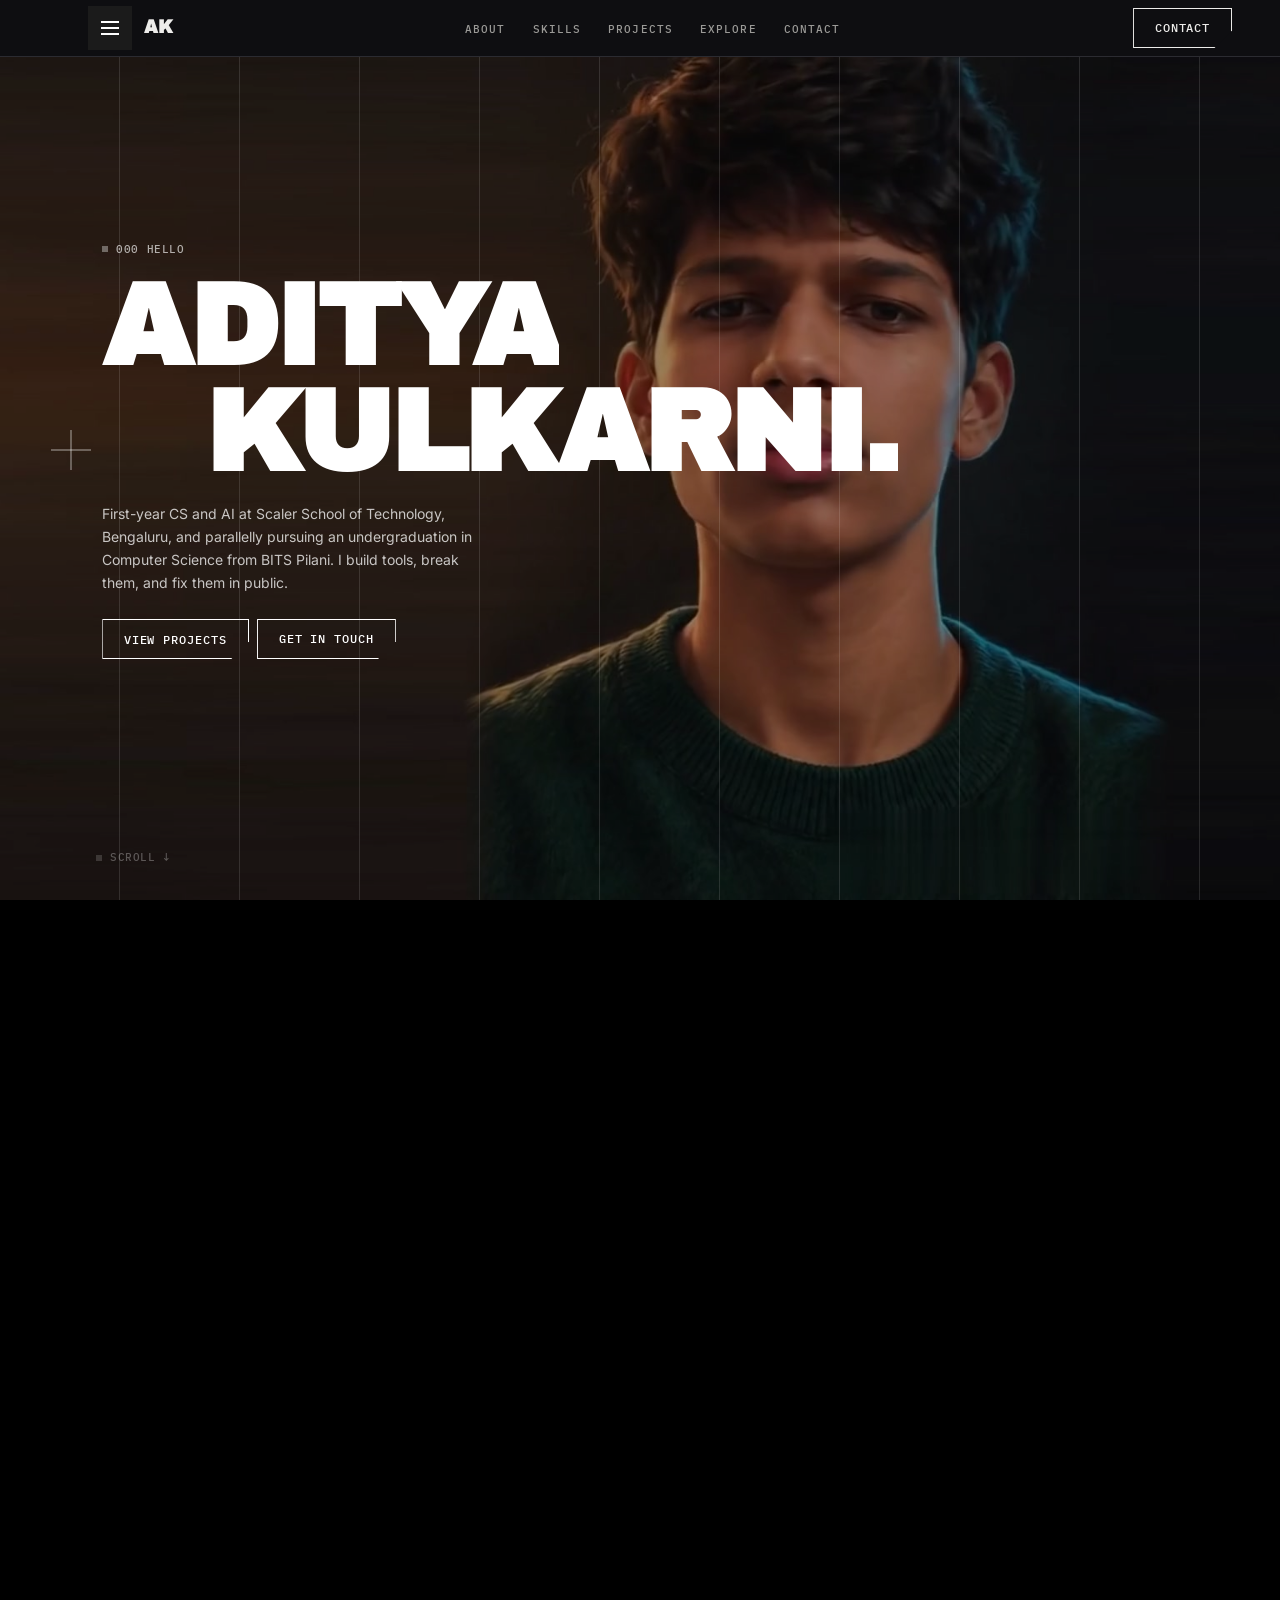
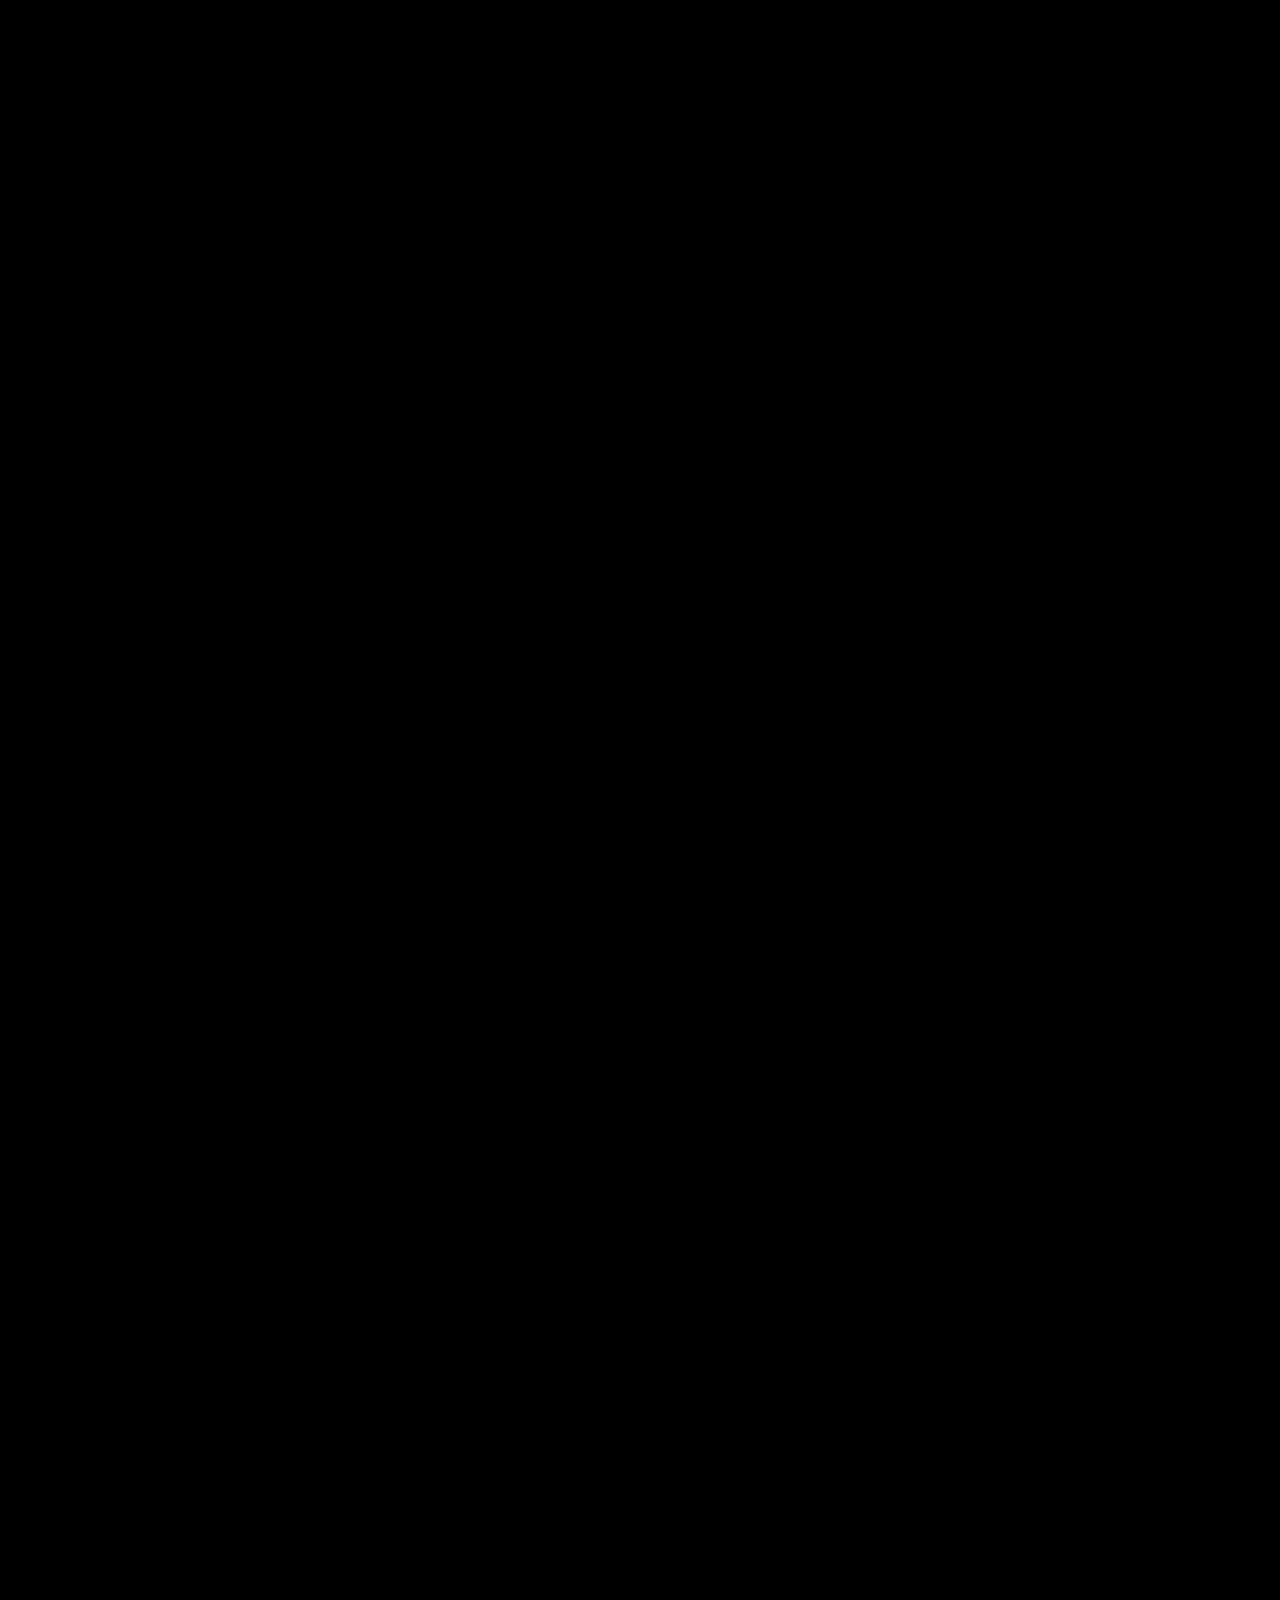
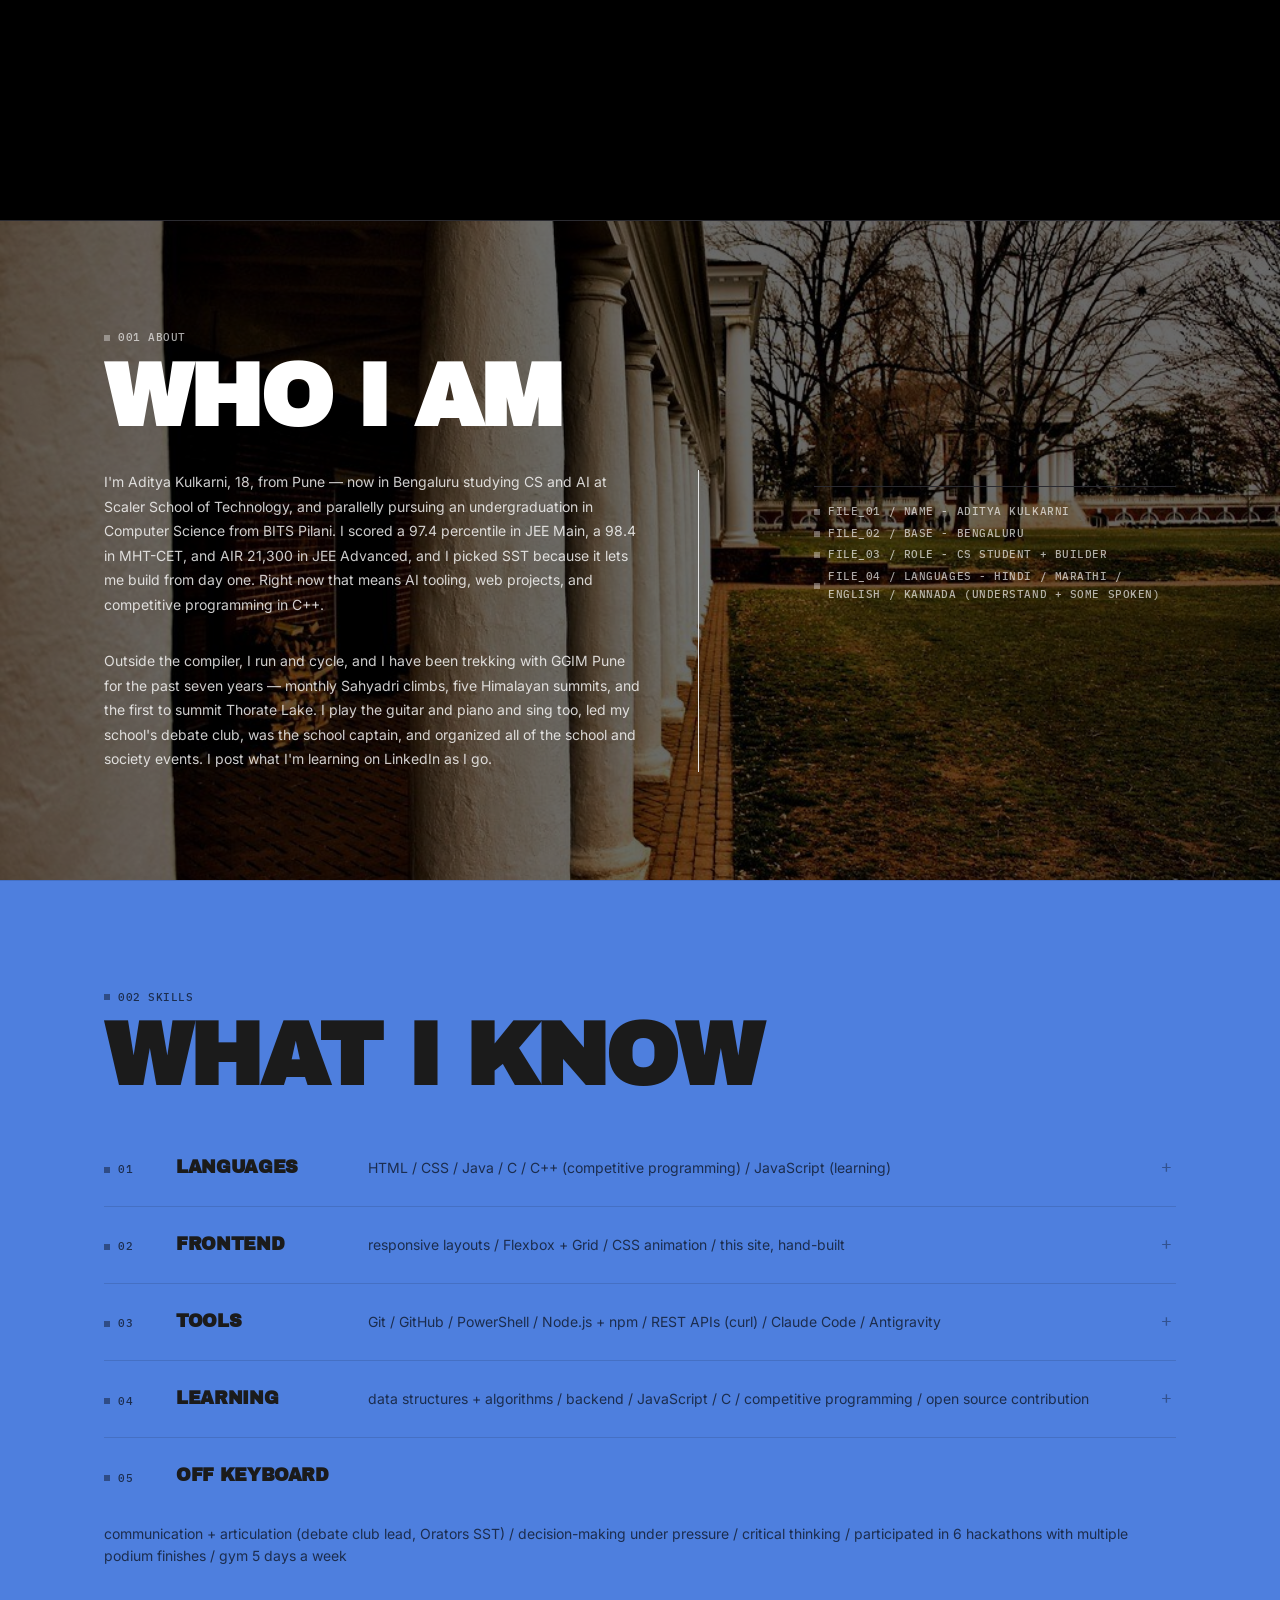
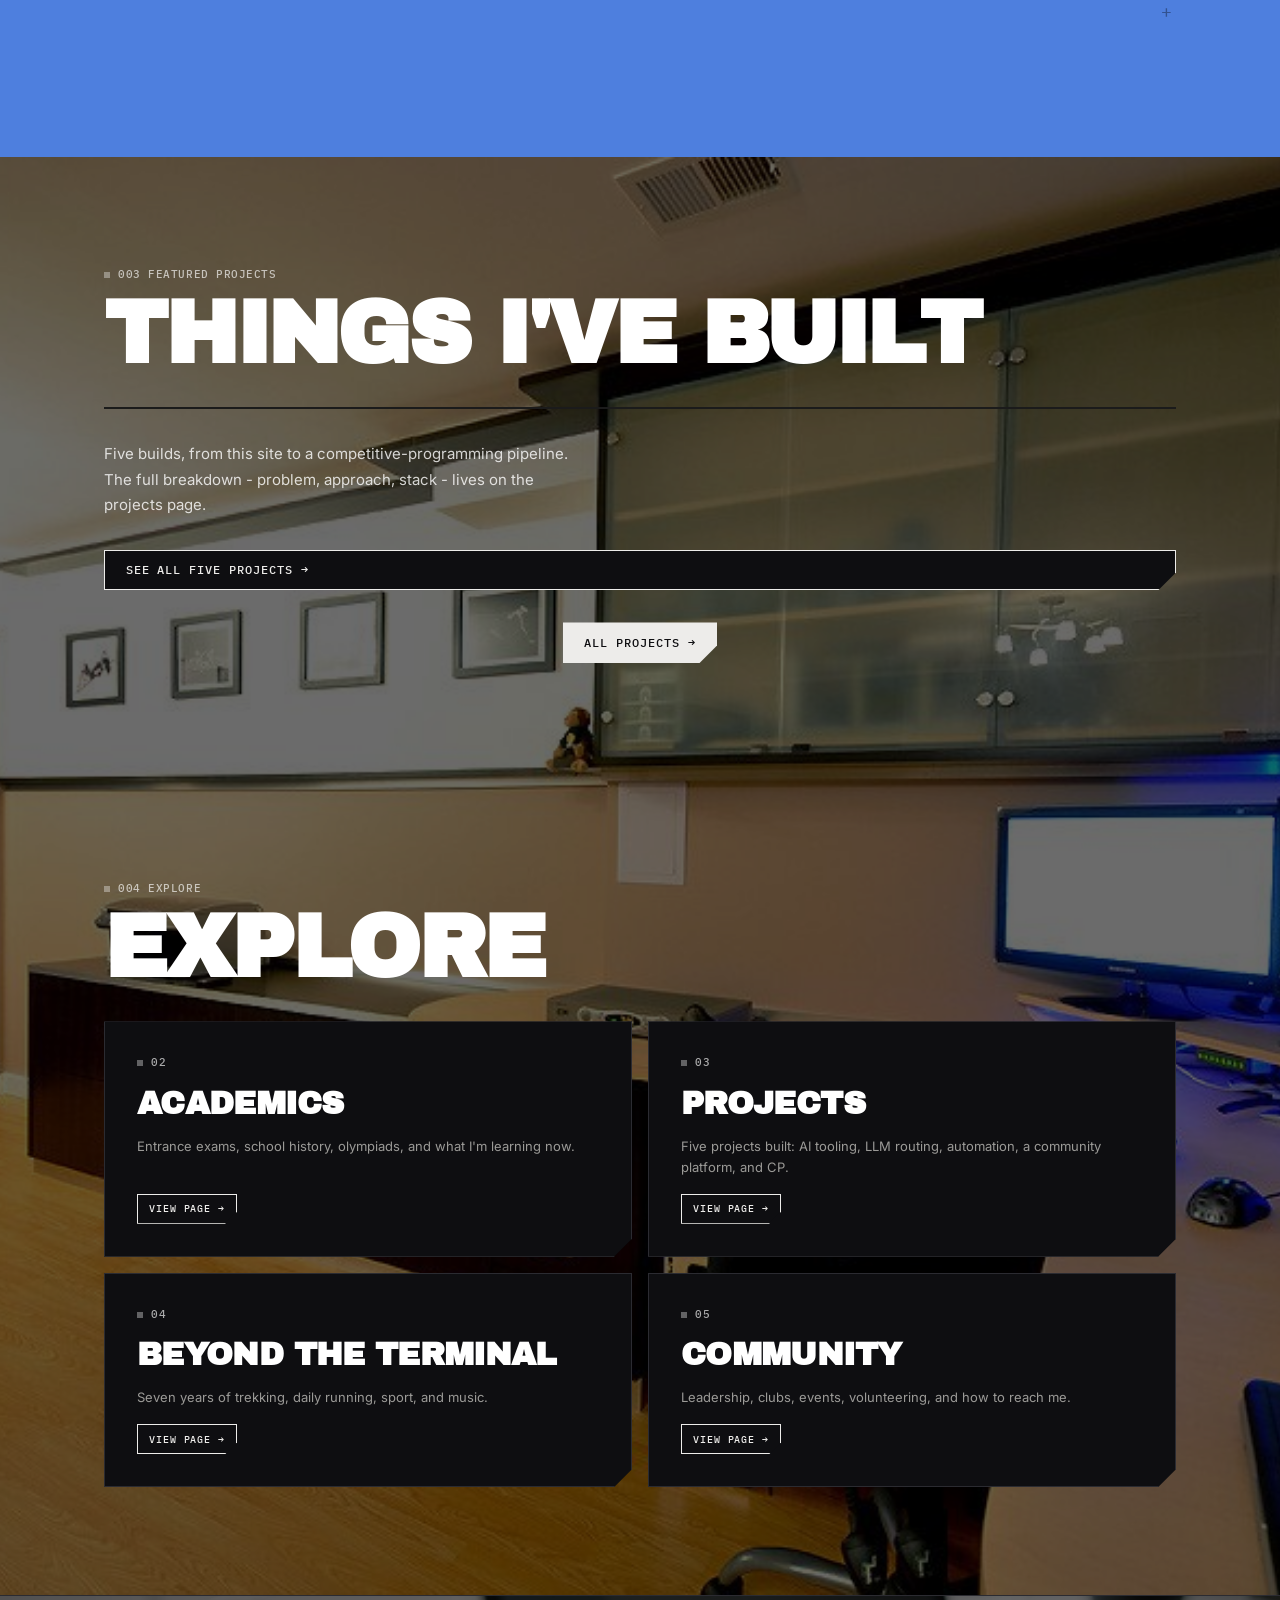
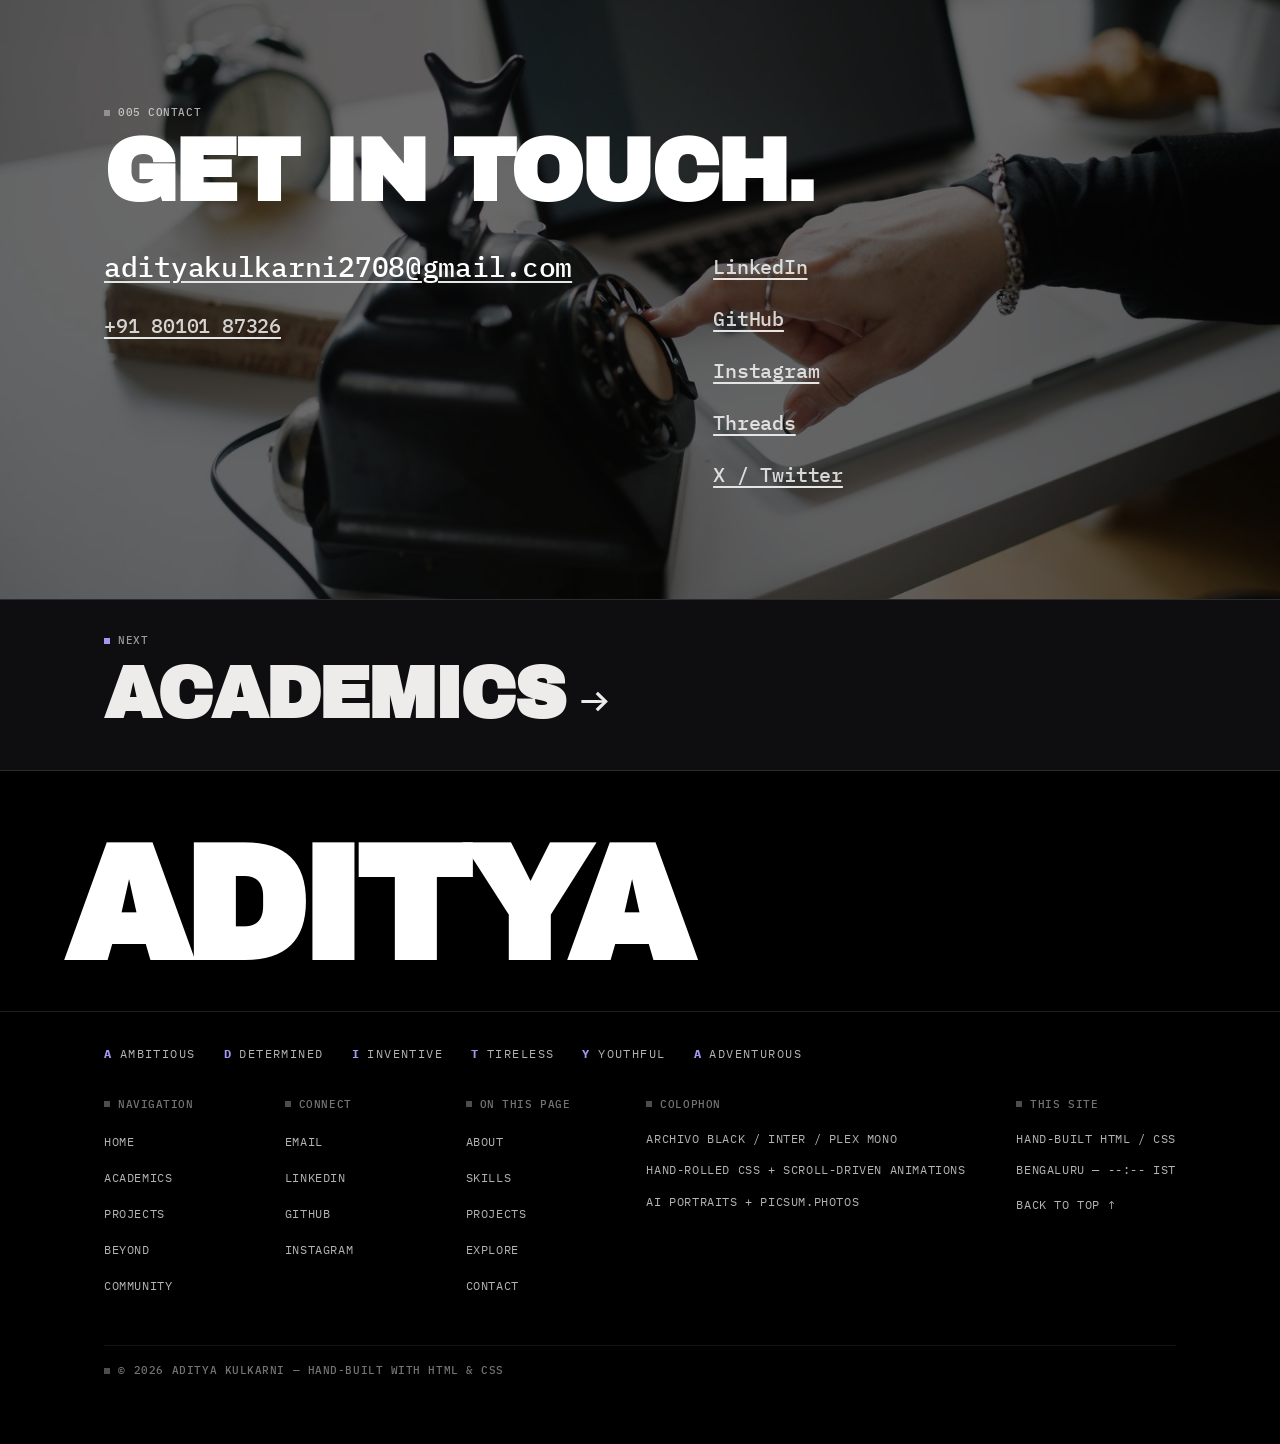
==== index.html @ 95487bc9 "pure HTML/CSS build: zero scripts, static-compiled Tailwind, CSS scroll-timeline hero + reveals, che" ====
<!DOCTYPE html>
<html lang="en" data-theme="dark">
<head>
  <meta charset="UTF-8">
  <meta name="viewport" content="width=device-width, initial-scale=1.0">
  <title>Aditya Kulkarni | Portfolio</title>
  <link rel="icon" href="favicon.svg" type="image/svg+xml">
  <meta name="description" content="Aditya Kulkarni — first-year CS and AI student at Scaler School of Technology, builder, runner, and competitive programmer.">
  <link rel="preconnect" href="https://fonts.googleapis.com">
  <link rel="preconnect" href="https://fonts.gstatic.com" crossorigin>
  <link href="https://fonts.googleapis.com/css2?family=Archivo+Black&family=IBM+Plex+Mono:wght@400;500&family=Inter:wght@400;500&display=swap" rel="stylesheet">
  <link rel="stylesheet" href="style.css?v=29">
  <link rel="stylesheet" href="tailwind-static.css?v=29">
  <link rel="stylesheet" href="pure-fixes.css?v=29">

  <!-- Tailwind Play CDN, pinned 3.4.16 (Prompt 27): compiles the utility
       classes in the browser at runtime, so this page needs internet for
       Tailwind styling. Preflight is OFF - the site's own reset in
       style.css stays the only base layer, so nothing global shifts. -->
</head>
<body id="top" data-page="home">

  <!-- SHARED: keep identical on all 5 pages -->
  <input type="checkbox" id="menu-toggle" class="menu-checkbox" aria-hidden="true">
  <div class="nav-overlay" role="dialog" aria-label="Site navigation" aria-modal="true">
    <div class="nav-overlay__photo" aria-hidden="true"><img src="assets/bg/menu-waterfall.jpg" alt="" loading="lazy"></div>
    <div class="nav-overlay__inner">
      <label for="menu-toggle" class="nav-overlay__close" aria-label="Close navigation menu">
        <span class="section-label">✕ CLOSE</span>
      </label>
      <nav class="nav-overlay__nav" aria-label="Overlay navigation">
        <ul role="list" class="flex flex-col gap-3">
          <li class="nav-overlay__item nav-overlay__item--current" data-index="01">
            <label for="menu-toggle"><a href="index.html" class="nav-overlay__link" aria-current="page">01 Home</a></label>
            <ul class="nav-overlay__sub" role="list">
              <li><label for="menu-toggle"><a href="#about" class="nav-overlay__sub-link">About</a></label></li>
              <li><label for="menu-toggle"><a href="#skills" class="nav-overlay__sub-link">Skills</a></label></li>
              <li><label for="menu-toggle"><a href="#projects" class="nav-overlay__sub-link">Projects</a></label></li>
              <li><label for="menu-toggle"><a href="#explore" class="nav-overlay__sub-link">Explore</a></label></li>
              <li><label for="menu-toggle"><a href="#contact" class="nav-overlay__sub-link">Contact</a></label></li>
            </ul>
          </li>
          <li class="nav-overlay__item" data-index="02">
            <label for="menu-toggle"><a href="academics.html" class="nav-overlay__link">02 Academics</a></label>
          </li>
          <li class="nav-overlay__item" data-index="03">
            <label for="menu-toggle"><a href="projects.html" class="nav-overlay__link">03 Projects</a></label>
          </li>
          <li class="nav-overlay__item" data-index="04">
            <label for="menu-toggle"><a href="beyond.html" class="nav-overlay__link">04 Beyond The Terminal</a></label>
          </li>
          <li class="nav-overlay__item" data-index="05">
            <label for="menu-toggle"><a href="community.html" class="nav-overlay__link">05 Community</a></label>
          </li>
        </ul>
      </nav>
      <p class="nav-overlay__footer section-label" aria-hidden="true">ADITYA KULKARNI — PORTFOLIO</p>
    </div>
  </div>
  <!-- fixed top bar: position:fixed + z-index, white bg, hairline bottom border -->
  <header class="navbar fixed top-0 inset-x-0 z-[800] bg-white border-b border-hairline" id="navbar">
    <nav class="navbar__inner flex items-center justify-between px-[clamp(1rem,4vw,3rem)] min-h-14 max-w-[1200px] mx-auto" aria-label="Primary navigation">
      <div class="navbar__brand flex items-center gap-3">
        <label for="menu-toggle" class="menu-trigger" aria-label="Open navigation menu"><span class="menu-trigger__bars" aria-hidden="true"><i></i><i></i><i></i></span></label>
        <a href="index.html" class="navbar__logo font-display text-[1.1rem] font-black tracking-[-0.02em] text-ink uppercase">AK</a>
        <span class="scroll-pct" aria-hidden="true">000</span>
      </div>
      <ul class="navbar__links hidden md:flex md:items-center md:gap-4 md:flex-wrap md:justify-center" role="list">
        <li><a href="#about" class="navbar__link font-mono text-[0.6875rem] font-medium tracking-[0.1em] uppercase text-muted py-[0.3em] px-[0.5em] transition-colors duration-150 ease-[cubic-bezier(0.16,1,0.3,1)] hover:text-ink focus-visible:text-ink focus-visible:outline-none">About</a></li>
        <li><a href="#skills" class="navbar__link font-mono text-[0.6875rem] font-medium tracking-[0.1em] uppercase text-muted py-[0.3em] px-[0.5em] transition-colors duration-150 ease-[cubic-bezier(0.16,1,0.3,1)] hover:text-ink focus-visible:text-ink focus-visible:outline-none">Skills</a></li>
        <li><a href="#projects" class="navbar__link font-mono text-[0.6875rem] font-medium tracking-[0.1em] uppercase text-muted py-[0.3em] px-[0.5em] transition-colors duration-150 ease-[cubic-bezier(0.16,1,0.3,1)] hover:text-ink focus-visible:text-ink focus-visible:outline-none">Projects</a></li>
        <li><a href="#explore" class="navbar__link font-mono text-[0.6875rem] font-medium tracking-[0.1em] uppercase text-muted py-[0.3em] px-[0.5em] transition-colors duration-150 ease-[cubic-bezier(0.16,1,0.3,1)] hover:text-ink focus-visible:text-ink focus-visible:outline-none">Explore</a></li>
        <li><a href="#contact" class="navbar__link font-mono text-[0.6875rem] font-medium tracking-[0.1em] uppercase text-muted py-[0.3em] px-[0.5em] transition-colors duration-150 ease-[cubic-bezier(0.16,1,0.3,1)] hover:text-ink focus-visible:text-ink focus-visible:outline-none">Contact</a></li>
      </ul>
      <div class="navbar__actions flex items-center gap-2">


        <a href="index.html#contact" class="btn btn--outline navbar__cta hidden md:inline-flex">Contact</a>
      </div>
    </nav>
  </header>

    <!-- V5 background photo credits (CC-licensed, Openverse):
       home-contact: "A hand presses the dial of a vintage rotary telephone on a desk next to a sleek laptop" by Shixart1985 - by (https://creativecommons.org/licenses/by/2.0/) - https://commons.wikimedia.org/w/index.php?curid=190999318
       home-skills: "HTML Code" by Sebastian Fuss - by-sa (https://creativecommons.org/licenses/by-sa/2.0/) - https://www.flickr.com/photos/37868239@N02/5848333881
       home-projects: "The completed workplace" by yprime - by (https://creativecommons.org/licenses/by/2.0/) - https://www.flickr.com/photos/24613260@N06/5569638156
       home-about: "University of Virginia" by Phil Roeder - by - https://www.flickr.com/photos/88876166@N00/5551813436 -->
<main>
    <!-- SHARED: keep identical on all 5 pages -->
    <!-- ── HERO: 12-frame face-turn scroll sequence (Prompt 9G) ──
         300vh scroll stage; a sticky 100svh screen holds 12 stacked frames.
         <picture> picks the set: wide screens (min-aspect-ratio 1/1) download
         only the 16:9 landscape set (face right of centre, headline over the
         dark left half); phones and portrait tablets download only the 4:5 set. -->
    <section class="hero-stage" id="hero" aria-labelledby="hero-heading" style="--frame-count: 38">
      <!-- FACE-CLIP ACTIVE: script.js swaps the 12-frame stack for the
           scroll-scrubbed AI clip (assets/video/face-turn.mp4). The frames
           stay in the DOM as the no-JS / reduced-motion / pre-load fallback. -->
      <div class="hero-sticky">
        <!-- Frame stack: frame01 (side profile) sits at the bottom, frame12
             (facing camera) on top. Each frame carries --i; the stage carries
             --frame-count; the CSS slices the scroll range from those two. -->
        <div class="hero-bg">
          <picture class="portrait-frame portrait-frame--first" style="--i: 1">
            <img src="assets/frames/frame01.jpg?v=29" alt="" aria-hidden="true" width="1920" height="1080" fetchpriority="high">
          </picture>
          <picture class="portrait-frame" style="--i: 2">
            <img src="assets/frames/frame02.jpg?v=29" alt="" aria-hidden="true" width="1920" height="1080" decoding="async">
          </picture>
          <picture class="portrait-frame" style="--i: 3">
            <img src="assets/frames/frame03.jpg?v=29" alt="" aria-hidden="true" width="1920" height="1080" decoding="async">
          </picture>
          <picture class="portrait-frame" style="--i: 4">
            <img src="assets/frames/frame04.jpg?v=29" alt="" aria-hidden="true" width="1920" height="1080" decoding="async">
          </picture>
          <picture class="portrait-frame" style="--i: 5">
            <img src="assets/frames/frame05.jpg?v=29" alt="" aria-hidden="true" width="1920" height="1080" decoding="async">
          </picture>
          <picture class="portrait-frame" style="--i: 6">
            <img src="assets/frames/frame06.jpg?v=29" alt="" aria-hidden="true" width="1920" height="1080" decoding="async">
          </picture>
          <picture class="portrait-frame" style="--i: 7">
            <img src="assets/frames/frame07.jpg?v=29" alt="" aria-hidden="true" width="1920" height="1080" decoding="async">
          </picture>
          <picture class="portrait-frame" style="--i: 8">
            <img src="assets/frames/frame08.jpg?v=29" alt="" aria-hidden="true" width="1920" height="1080" decoding="async">
          </picture>
          <picture class="portrait-frame" style="--i: 9">
            <img src="assets/frames/frame09.jpg?v=29" alt="" aria-hidden="true" width="1920" height="1080" decoding="async">
          </picture>
          <picture class="portrait-frame" style="--i: 10">
            <img src="assets/frames/frame10.jpg?v=29" alt="" aria-hidden="true" width="1920" height="1080" decoding="async">
          </picture>
          <picture class="portrait-frame" style="--i: 11">
            <img src="assets/frames/frame11.jpg?v=29" alt="" aria-hidden="true" width="1920" height="1080" decoding="async">
          </picture>
          <picture class="portrait-frame" style="--i: 12">
            <img src="assets/frames/frame12.jpg?v=29" alt="" aria-hidden="true" width="1920" height="1080" decoding="async">
          </picture>
          <picture class="portrait-frame" style="--i: 13">
            <img src="assets/frames/frame13.jpg?v=29" alt="" aria-hidden="true" width="1920" height="1080" decoding="async">
          </picture>
          <picture class="portrait-frame" style="--i: 14">
            <img src="assets/frames/frame14.jpg?v=29" alt="" aria-hidden="true" width="1920" height="1080" decoding="async">
          </picture>
          <picture class="portrait-frame" style="--i: 15">
            <img src="assets/frames/frame15.jpg?v=29" alt="" aria-hidden="true" width="1920" height="1080" decoding="async">
          </picture>
          <picture class="portrait-frame" style="--i: 16">
            <img src="assets/frames/frame16.jpg?v=29" alt="" aria-hidden="true" width="1920" height="1080" decoding="async">
          </picture>
          <picture class="portrait-frame" style="--i: 17">
            <img src="assets/frames/frame17.jpg?v=29" alt="" aria-hidden="true" width="1920" height="1080" decoding="async">
          </picture>
          <picture class="portrait-frame" style="--i: 18">
            <img src="assets/frames/frame18.jpg?v=29" alt="" aria-hidden="true" width="1920" height="1080" decoding="async">
          </picture>
          <picture class="portrait-frame" style="--i: 19">
            <img src="assets/frames/frame19.jpg?v=29" alt="" aria-hidden="true" width="1920" height="1080" decoding="async">
          </picture>
          <picture class="portrait-frame" style="--i: 20">
            <img src="assets/frames/frame20.jpg?v=29" alt="" aria-hidden="true" width="1920" height="1080" decoding="async">
          </picture>
          <picture class="portrait-frame" style="--i: 21">
            <img src="assets/frames/frame21.jpg?v=29" alt="" aria-hidden="true" width="1920" height="1080" decoding="async">
          </picture>
          <picture class="portrait-frame" style="--i: 22">
            <img src="assets/frames/frame22.jpg?v=29" alt="" aria-hidden="true" width="1920" height="1080" decoding="async">
          </picture>
          <picture class="portrait-frame" style="--i: 23">
            <img src="assets/frames/frame23.jpg?v=29" alt="" aria-hidden="true" width="1920" height="1080" decoding="async">
          </picture>
          <picture class="portrait-frame" style="--i: 24">
            <img src="assets/frames/frame24.jpg?v=29" alt="" aria-hidden="true" width="1920" height="1080" decoding="async">
          </picture>
          <picture class="portrait-frame" style="--i: 25">
            <img src="assets/frames/frame25.jpg?v=29" alt="" aria-hidden="true" width="1920" height="1080" decoding="async">
          </picture>
          <picture class="portrait-frame" style="--i: 26">
            <img src="assets/frames/frame26.jpg?v=29" alt="" aria-hidden="true" width="1920" height="1080" decoding="async">
          </picture>
          <picture class="portrait-frame" style="--i: 27">
            <img src="assets/frames/frame27.jpg?v=29" alt="" aria-hidden="true" width="1920" height="1080" decoding="async">
          </picture>
          <picture class="portrait-frame" style="--i: 28">
            <img src="assets/frames/frame28.jpg?v=29" alt="" aria-hidden="true" width="1920" height="1080" decoding="async">
          </picture>
          <picture class="portrait-frame" style="--i: 29">
            <img src="assets/frames/frame29.jpg?v=29" alt="" aria-hidden="true" width="1920" height="1080" decoding="async">
          </picture>
          <picture class="portrait-frame" style="--i: 30">
            <img src="assets/frames/frame30.jpg?v=29" alt="" aria-hidden="true" width="1920" height="1080" decoding="async">
          </picture>
          <picture class="portrait-frame" style="--i: 31">
            <img src="assets/frames/frame31.jpg?v=29" alt="" aria-hidden="true" width="1920" height="1080" decoding="async">
          </picture>
          <picture class="portrait-frame" style="--i: 32">
            <img src="assets/frames/frame32.jpg?v=29" alt="" aria-hidden="true" width="1920" height="1080" decoding="async">
          </picture>
          <picture class="portrait-frame" style="--i: 33">
            <img src="assets/frames/frame33.jpg?v=29" alt="" aria-hidden="true" width="1920" height="1080" decoding="async">
          </picture>
          <picture class="portrait-frame" style="--i: 34">
            <img src="assets/frames/frame34.jpg?v=29" alt="" aria-hidden="true" width="1920" height="1080" decoding="async">
          </picture>
          <picture class="portrait-frame" style="--i: 35">
            <img src="assets/frames/frame35.jpg?v=29" alt="" aria-hidden="true" width="1920" height="1080" decoding="async">
          </picture>
          <picture class="portrait-frame" style="--i: 36">
            <img src="assets/frames/frame36.jpg?v=29" alt="" aria-hidden="true" width="1920" height="1080" decoding="async">
          </picture>
          <picture class="portrait-frame" style="--i: 37">
            <img src="assets/frames/frame37.jpg?v=29" alt="" aria-hidden="true" width="1920" height="1080" decoding="async">
          </picture>
          <picture class="portrait-frame portrait-frame--default" style="--i: 38">
            <img src="assets/frames/frame38.jpg?v=29" alt="AI-generated portrait of Aditya Kulkarni" width="1920" height="1080" decoding="async">
          </picture>
        </div>
        <!-- FLAT readability overlay above the frames, below the text.
             rgba(0,0,0,0.35), no gradient - the design bans gradients. -->
        <div class="hero-overlay" aria-hidden="true"></div>
        <div class="hero__grid-lines" aria-hidden="true"></div>
        <div class="hero__crosshair" aria-hidden="true"></div>
        <div class="hero__content">
          <p class="section-label">000 HELLO</p>
          <h1 class="hero__name" id="hero-heading">
            <span class="hero__line"><span class="reveal-text">ADITYA</span></span>
            <span class="hero__line"><span class="reveal-text">KULKARNI.</span></span>
          </h1>
          <p class="hero__sub">First-year CS and AI at Scaler School of Technology, Bengaluru, and parallelly pursuing an undergraduation in Computer Science from BITS Pilani. I build tools, break them, and fix them in public.</p>
          <div class="hero__ctas">
            <a href="#projects" class="btn btn--primary">View Projects</a>
            <a href="#contact" class="btn btn--outline">Get In Touch</a>
          </div>
        </div>
        <div class="hero__scroll-hint" aria-hidden="true"><span class="section-label">SCROLL ↓</span></div>
      </div>
    </section>

    <!-- ── ABOUT ──────────────────────────────────────── -->
    <section class="section about section--photo" id="about" aria-labelledby="about-heading">
      <div class="section-bg" aria-hidden="true"><img src="assets/bg/home-about.jpg" alt="" loading="lazy"></div>
      <div class="container">
        <div class="section__header">
          <p class="section-label">001 ABOUT</p>
          <h2 class="section-title" id="about-heading"><span class="reveal-text">Who I Am</span></h2>
        </div>
        <div class="about__grid flex flex-col gap-16 md:flex-row">
          <div class="about__text flex flex-col gap-8 font-body text-[0.875rem] leading-[1.75] text-muted max-w-[52ch] md:max-w-none md:flex-[3] md:pr-[4vw] md:border-r md:border-hairline">
            <p>
              I'm Aditya Kulkarni, 18, from Pune — now in Bengaluru studying CS and AI at Scaler School of Technology, and parallelly pursuing an undergraduation in Computer Science from BITS Pilani. I scored a 97.4 percentile in JEE Main, a 98.4 in MHT-CET, and AIR 21,300 in JEE Advanced, and I picked SST because it lets me build from day one. Right now that means AI tooling, web projects, and competitive programming in C++.
            </p>
            <p>
              Outside the compiler, I run and cycle, and I have been trekking with GGIM Pune for the past seven years — monthly Sahyadri climbs, five Himalayan summits, and the first to summit Thorate Lake. I play the guitar and piano and sing too, led my school's debate club, was the school captain, and organized all of the school and society events. I post what I'm learning on LinkedIn as I go.
            </p>
          </div>
          <div class="about__readout-col flex flex-col md:flex-[2] md:pl-[4vw]">
            <div class="about__readout flex flex-col gap-1 mt-4 pt-4 border-t border-hairline" aria-hidden="true">
              <p class="section-label">FILE_01 / NAME - ADITYA KULKARNI</p>
              <p class="section-label">FILE_02 / BASE - BENGALURU</p>
              <p class="section-label">FILE_03 / ROLE - CS STUDENT + BUILDER</p>
              <p class="section-label">FILE_04 / LANGUAGES - HINDI / MARATHI / ENGLISH / KANNADA (UNDERSTAND + SOME SPOKEN)</p>
            </div>
          </div>
        </div>
      </div>
    </section>

    <!-- ── SKILLS ─────────────────────────────────────── -->
    <section class="section skills bg-accent border-t-[rgba(0,0,0,0.12)]" id="skills" aria-labelledby="skills-heading">
      <div class="container">
        <div class="section__header">
          <p class="section-label">002 SKILLS</p>
          <h2 class="section-title" id="skills-heading"><span class="reveal-text">What I Know</span></h2>
        </div>
        <ul class="skills__list flex flex-col" role="list">
          <li class="skill-row flex items-baseline gap-8 py-6 border-b border-[rgba(0,0,0,0.12)] flex-wrap">
            <span class="skill-row__index section-label shrink-0 min-w-10">01</span>
            <span class="skill-row__name font-display text-[1.1rem] font-black uppercase tracking-[-0.02em] text-ink shrink-0 min-w-40">Languages</span>
            <span class="skill-row__items font-body text-[0.875rem] text-[rgba(0,0,0,0.65)] grow">HTML / CSS / Java / C / C++ (competitive programming) / JavaScript (learning)</span>
            <button type="button" class="skill-row__plus font-mono text-[1.1rem] font-normal text-[rgba(0,0,0,0.35)] shrink-0 ml-auto" aria-expanded="false" aria-controls="skill-detail-1" aria-label="More about Languages">+</button>
            <span class="skill-row__detail font-body text-[0.8125rem] leading-[1.65] text-[rgba(0,0,0,0.65)]" id="skill-detail-1" hidden>Comfortable switching between C++ for contests and Java for coursework. JavaScript is the current obsession - this site's engine is hand-written vanilla JS, no frameworks.</span>
          </li>
          <li class="skill-row flex items-baseline gap-8 py-6 border-b border-[rgba(0,0,0,0.12)] flex-wrap">
            <span class="skill-row__index section-label shrink-0 min-w-10">02</span>
            <span class="skill-row__name font-display text-[1.1rem] font-black uppercase tracking-[-0.02em] text-ink shrink-0 min-w-40">Frontend</span>
            <span class="skill-row__items font-body text-[0.875rem] text-[rgba(0,0,0,0.65)] grow">responsive layouts / Flexbox + Grid / CSS animation / this site, hand-built</span>
            <button type="button" class="skill-row__plus font-mono text-[1.1rem] font-normal text-[rgba(0,0,0,0.35)] shrink-0 ml-auto" aria-expanded="false" aria-controls="skill-detail-2" aria-label="More about Frontend">+</button>
            <span class="skill-row__detail font-body text-[0.8125rem] leading-[1.65] text-[rgba(0,0,0,0.65)]" id="skill-detail-2" hidden>Responsive layouts, Flexbox + Grid, scroll-driven animation. This site is the proof of work: hand-built, no templates, readable with JavaScript switched off.</span>
          </li>
          <li class="skill-row flex items-baseline gap-8 py-6 border-b border-[rgba(0,0,0,0.12)] flex-wrap">
            <span class="skill-row__index section-label shrink-0 min-w-10">03</span>
            <span class="skill-row__name font-display text-[1.1rem] font-black uppercase tracking-[-0.02em] text-ink shrink-0 min-w-40">Tools</span>
            <span class="skill-row__items font-body text-[0.875rem] text-[rgba(0,0,0,0.65)] grow">Git / GitHub / PowerShell / Node.js + npm / REST APIs (curl) / Claude Code / Antigravity</span>
            <button type="button" class="skill-row__plus font-mono text-[1.1rem] font-normal text-[rgba(0,0,0,0.35)] shrink-0 ml-auto" aria-expanded="false" aria-controls="skill-detail-3" aria-label="More about Tools">+</button>
            <span class="skill-row__detail font-body text-[0.8125rem] leading-[1.65] text-[rgba(0,0,0,0.65)]" id="skill-detail-3" hidden>Git + GitHub for everything, PowerShell and Node.js for automation, curl for API debugging, and an AI-assisted workflow in Google Antigravity for build speed.</span>
          </li>
          <li class="skill-row flex items-baseline gap-8 py-6 border-b border-[rgba(0,0,0,0.12)] flex-wrap">
            <span class="skill-row__index section-label shrink-0 min-w-10">04</span>
            <span class="skill-row__name font-display text-[1.1rem] font-black uppercase tracking-[-0.02em] text-ink shrink-0 min-w-40">Learning</span>
            <span class="skill-row__items font-body text-[0.875rem] text-[rgba(0,0,0,0.65)] grow">data structures + algorithms / backend / JavaScript / C / competitive programming / open source contribution</span>
            <button type="button" class="skill-row__plus font-mono text-[1.1rem] font-normal text-[rgba(0,0,0,0.35)] shrink-0 ml-auto" aria-expanded="false" aria-controls="skill-detail-4" aria-label="More about Learning">+</button>
            <span class="skill-row__detail font-body text-[0.8125rem] leading-[1.65] text-[rgba(0,0,0,0.65)]" id="skill-detail-4" hidden>Data structures + algorithms practice, backend fundamentals next, then deeper JavaScript. Open source contribution is the standing 2026 goal.</span>
          </li>
          <li class="skill-row flex items-baseline gap-8 py-6 border-b border-[rgba(0,0,0,0.12)] flex-wrap">
            <span class="skill-row__index section-label shrink-0 min-w-10">05</span>
            <span class="skill-row__name font-display text-[1.1rem] font-black uppercase tracking-[-0.02em] text-ink shrink-0 min-w-40">Off Keyboard</span>
            <span class="skill-row__items font-body text-[0.875rem] text-[rgba(0,0,0,0.65)] grow">communication + articulation (debate club lead, Orators SST) / decision-making under pressure / critical thinking / participated in 6 hackathons with multiple podium finishes / gym 5 days a week</span>
            <button type="button" class="skill-row__plus font-mono text-[1.1rem] font-normal text-[rgba(0,0,0,0.35)] shrink-0 ml-auto" aria-expanded="false" aria-controls="skill-detail-5" aria-label="More about Off Keyboard">+</button>
            <span class="skill-row__detail font-body text-[0.8125rem] leading-[1.65] text-[rgba(0,0,0,0.65)]" id="skill-detail-5" hidden>Debate club lead and Orators SST (WTFQ winners), 6 hackathons with multiple podium finishes, gym 5 days a week - decisions stay calm under pressure.</span>
          </li>
        </ul>
      </div>
    </section>

    <!-- ── FEATURED PROJECTS ────────────────────────────────────── -->
    <div class="bgspan section--photo">
      <div class="section-bg" aria-hidden="true"><img src="assets/bg/home-projects.jpg" alt="" loading="lazy"></div>
<section class="section projects" id="projects" aria-labelledby="projects-heading">
      <div class="container">
        <div class="section__header">
          <p class="section-label">003 FEATURED PROJECTS</p>
          <h2 class="section-title" id="projects-heading"><span class="reveal-text">Things I've Built</span></h2>
        </div>
        <div class="projects__teaser flex flex-col gap-8 border-t-2 border-ink pt-8">
        <p class="font-body text-[0.9375rem] text-muted max-w-[52ch] leading-[1.7]">Five builds, from this site to a competitive-programming pipeline. The full breakdown - problem, approach, stack - lives on the projects page.</p>
        <a href="projects.html" class="btn btn--outline">SEE ALL FIVE PROJECTS &#8594;</a>
      </div>
        <div class="projects__all-link">
          <a href="projects.html" class="btn btn--primary">ALL PROJECTS →</a>
        </div>
      </div>
    </section>

    <!-- ── EXPLORE ────────────────────────────────────── -->
    <section class="section explore" id="explore" aria-labelledby="explore-heading">
      <div class="container">
        <div class="section__header">
          <p class="section-label">004 EXPLORE</p>
          <h2 class="section-title" id="explore-heading"><span class="reveal-text">Explore</span></h2>
        </div>
        <div class="explore__grid">
          <article class="explore-card chamfer">
            <p class="explore-card__index section-label">02</p>
            <h3 class="explore-card__title">ACADEMICS</h3>
            <p class="explore-card__desc">Entrance exams, school history, olympiads, and what I'm learning now.</p>
            <a href="academics.html" class="explore-card__link btn btn--outline btn--sm">View Page →</a>
          </article>
          <article class="explore-card chamfer">
            <p class="explore-card__index section-label">03</p>
            <h3 class="explore-card__title">PROJECTS</h3>
            <p class="explore-card__desc">Five projects built: AI tooling, LLM routing, automation, a community platform, and CP.</p>
            <a href="projects.html" class="explore-card__link btn btn--outline btn--sm">View Page →</a>
          </article>
          <article class="explore-card chamfer">
            <p class="explore-card__index section-label">04</p>
            <h3 class="explore-card__title">BEYOND THE TERMINAL</h3>
            <p class="explore-card__desc">Seven years of trekking, daily running, sport, and music.</p>
            <a href="beyond.html" class="explore-card__link btn btn--outline btn--sm">View Page →</a>
          </article>
          <article class="explore-card chamfer">
            <p class="explore-card__index section-label">05</p>
            <h3 class="explore-card__title">COMMUNITY</h3>
            <p class="explore-card__desc">Leadership, clubs, events, volunteering, and how to reach me.</p>
            <a href="community.html" class="explore-card__link btn btn--outline btn--sm">View Page →</a>
          </article>
        </div>
      </div>
    </section>

    <!-- ── CONTACT ────────────────────────────────────── -->
    </div>

    <section class="section contact section--photo" id="contact" aria-labelledby="contact-heading">
      <div class="section-bg" aria-hidden="true"><img src="assets/bg/home-contact.jpg" alt="" loading="lazy"></div>
      <div class="container">
        <div class="section__header">
          <p class="section-label">005 CONTACT</p>
          <h2 class="section-title" id="contact-heading"><span class="reveal-text">Get In Touch.</span></h2>
        </div>
        <div class="contact__body flex flex-col gap-8">
          <div class="contact__primary flex flex-col gap-5">
            <a href="mailto:adityakulkarni2708@gmail.com" class="contact__email font-mono text-[clamp(1rem,3vw,1.75rem)] font-medium tracking-[-0.01em] text-ink underline decoration-hairline underline-offset-4 transition-colors duration-150 ease-[cubic-bezier(0.16,1,0.3,1)] w-fit hover:decoration-ink">adityakulkarni2708@gmail.com</a>
            <a href="tel:+918010187326" class="contact__link font-mono text-[clamp(0.875rem,2vw,1.25rem)] font-medium tracking-[-0.01em] text-muted underline decoration-hairline underline-offset-4 transition-colors duration-150 ease-[cubic-bezier(0.16,1,0.3,1)] w-fit hover:text-ink hover:decoration-ink">+91 80101 87326</a>
          </div>
          <div class="contact__links-grid flex flex-col gap-5">
            <a href="https://www.linkedin.com/in/adityaaakulkarni" class="contact__link font-mono text-[clamp(0.875rem,2vw,1.25rem)] font-medium tracking-[-0.01em] text-muted underline decoration-hairline underline-offset-4 transition-colors duration-150 ease-[cubic-bezier(0.16,1,0.3,1)] w-fit hover:text-ink hover:decoration-ink" target="_blank" rel="noopener noreferrer">LinkedIn</a>
            <a href="https://github.com/Aditya2375" class="contact__link font-mono text-[clamp(0.875rem,2vw,1.25rem)] font-medium tracking-[-0.01em] text-muted underline decoration-hairline underline-offset-4 transition-colors duration-150 ease-[cubic-bezier(0.16,1,0.3,1)] w-fit hover:text-ink hover:decoration-ink" target="_blank" rel="noopener noreferrer">GitHub</a>
            <a href="https://www.instagram.com/adityaa_kulkarni_" class="contact__link font-mono text-[clamp(0.875rem,2vw,1.25rem)] font-medium tracking-[-0.01em] text-muted underline decoration-hairline underline-offset-4 transition-colors duration-150 ease-[cubic-bezier(0.16,1,0.3,1)] w-fit hover:text-ink hover:decoration-ink" target="_blank" rel="noopener noreferrer">Instagram</a>
            <a href="https://www.threads.com/@adityaa_kulkarni_" class="contact__link font-mono text-[clamp(0.875rem,2vw,1.25rem)] font-medium tracking-[-0.01em] text-muted underline decoration-hairline underline-offset-4 transition-colors duration-150 ease-[cubic-bezier(0.16,1,0.3,1)] w-fit hover:text-ink hover:decoration-ink" target="_blank" rel="noopener noreferrer">Threads</a>
            <a href="https://x.com/Adityaa_Kulkarn" class="contact__link font-mono text-[clamp(0.875rem,2vw,1.25rem)] font-medium tracking-[-0.01em] text-muted underline decoration-hairline underline-offset-4 transition-colors duration-150 ease-[cubic-bezier(0.16,1,0.3,1)] w-fit hover:text-ink hover:decoration-ink" target="_blank" rel="noopener noreferrer">X / Twitter</a>
          </div>
        </div>
      </div>
    </section>
    
    <section class="next-page" aria-label="Next page">
      <div class="container">
        <p class="section-label">NEXT</p>
        <a href="academics.html" class="next-page__link">
          <span class="next-page__name">Academics</span>
          <span class="next-page__arrow" aria-hidden="true">→</span>
        </a>
      </div>
    </section>
  </main>

  <!-- SHARED: keep identical on all 5 pages -->
  <footer class="footer bg-footerblack text-white pt-16">
    <div class="footer__wordmark font-display text-[clamp(3rem,15vw,10rem)] font-black uppercase tracking-[-0.04em] leading-[0.9] text-white px-[clamp(1rem,5vw,5rem)] pb-8 border-b border-[rgba(255,255,255,0.12)]" aria-hidden="true">ADITYA</div>
    <div class="container footer__bottom pt-8 pb-16 flex flex-col gap-8">
      <ul class="footer__acrostic" aria-label="Aditya, in six words">
        <li><span class="footer__acrostic-letter" aria-hidden="true">A</span><span class="footer__acrostic-word">Ambitious</span></li>
        <li><span class="footer__acrostic-letter" aria-hidden="true">D</span><span class="footer__acrostic-word">Determined</span></li>
        <li><span class="footer__acrostic-letter" aria-hidden="true">I</span><span class="footer__acrostic-word">Inventive</span></li>
        <li><span class="footer__acrostic-letter" aria-hidden="true">T</span><span class="footer__acrostic-word">Tireless</span></li>
        <li><span class="footer__acrostic-letter" aria-hidden="true">Y</span><span class="footer__acrostic-word">Youthful</span></li>
        <li><span class="footer__acrostic-letter" aria-hidden="true">A</span><span class="footer__acrostic-word">Adventurous</span></li>
      </ul>
      <div class="footer__cols flex flex-wrap gap-16">
        <nav class="footer__col flex flex-col gap-4 min-w-[130px]" aria-label="Footer site navigation">
          <p class="footer__col-label section-label">Navigation</p>
          <ul role="list" class="flex flex-col gap-3">
            <li><a href="index.html" class="footer__link font-mono text-[0.75rem] tracking-[0.05em] uppercase text-[rgba(255,255,255,0.7)] transition-colors duration-150 ease-[cubic-bezier(0.16,1,0.3,1)] hover:text-white">Home</a></li>
            <li><a href="academics.html" class="footer__link font-mono text-[0.75rem] tracking-[0.05em] uppercase text-[rgba(255,255,255,0.7)] transition-colors duration-150 ease-[cubic-bezier(0.16,1,0.3,1)] hover:text-white">Academics</a></li>
            <li><a href="projects.html" class="footer__link font-mono text-[0.75rem] tracking-[0.05em] uppercase text-[rgba(255,255,255,0.7)] transition-colors duration-150 ease-[cubic-bezier(0.16,1,0.3,1)] hover:text-white">Projects</a></li>
            <li><a href="beyond.html" class="footer__link font-mono text-[0.75rem] tracking-[0.05em] uppercase text-[rgba(255,255,255,0.7)] transition-colors duration-150 ease-[cubic-bezier(0.16,1,0.3,1)] hover:text-white">Beyond</a></li>
            <li><a href="community.html" class="footer__link font-mono text-[0.75rem] tracking-[0.05em] uppercase text-[rgba(255,255,255,0.7)] transition-colors duration-150 ease-[cubic-bezier(0.16,1,0.3,1)] hover:text-white">Community</a></li>
          </ul>
        </nav>
        <nav class="footer__col flex flex-col gap-4 min-w-[130px]" aria-label="Social links">
          <p class="footer__col-label section-label">Connect</p>
          <ul role="list" class="flex flex-col gap-3">
            <li><a href="mailto:adityakulkarni2708@gmail.com" class="footer__link font-mono text-[0.75rem] tracking-[0.05em] uppercase text-[rgba(255,255,255,0.7)] transition-colors duration-150 ease-[cubic-bezier(0.16,1,0.3,1)] hover:text-white">Email</a></li>
            <li><a href="https://www.linkedin.com/in/adityaaakulkarni" class="footer__link font-mono text-[0.75rem] tracking-[0.05em] uppercase text-[rgba(255,255,255,0.7)] transition-colors duration-150 ease-[cubic-bezier(0.16,1,0.3,1)] hover:text-white" target="_blank" rel="noopener noreferrer">LinkedIn</a></li>
            <li><a href="https://github.com/Aditya2375" class="footer__link font-mono text-[0.75rem] tracking-[0.05em] uppercase text-[rgba(255,255,255,0.7)] transition-colors duration-150 ease-[cubic-bezier(0.16,1,0.3,1)] hover:text-white" target="_blank" rel="noopener noreferrer">GitHub</a></li>
            <li><a href="https://www.instagram.com/adityaa_kulkarni_" class="footer__link font-mono text-[0.75rem] tracking-[0.05em] uppercase text-[rgba(255,255,255,0.7)] transition-colors duration-150 ease-[cubic-bezier(0.16,1,0.3,1)] hover:text-white" target="_blank" rel="noopener noreferrer">Instagram</a></li>
          </ul>
        </nav>
        <nav class="footer__col flex flex-col gap-4 min-w-[130px]" aria-label="Sections on this page">
          <p class="footer__col-label section-label">On This Page</p>
          <ul role="list" class="flex flex-col gap-3">
            <li><a href="#about" class="footer__link font-mono text-[0.75rem] tracking-[0.05em] uppercase text-[rgba(255,255,255,0.7)] transition-colors duration-150 ease-[cubic-bezier(0.16,1,0.3,1)] hover:text-white">About</a></li>
            <li><a href="#skills" class="footer__link font-mono text-[0.75rem] tracking-[0.05em] uppercase text-[rgba(255,255,255,0.7)] transition-colors duration-150 ease-[cubic-bezier(0.16,1,0.3,1)] hover:text-white">Skills</a></li>
            <li><a href="#projects" class="footer__link font-mono text-[0.75rem] tracking-[0.05em] uppercase text-[rgba(255,255,255,0.7)] transition-colors duration-150 ease-[cubic-bezier(0.16,1,0.3,1)] hover:text-white">Projects</a></li>
            <li><a href="#explore" class="footer__link font-mono text-[0.75rem] tracking-[0.05em] uppercase text-[rgba(255,255,255,0.7)] transition-colors duration-150 ease-[cubic-bezier(0.16,1,0.3,1)] hover:text-white">Explore</a></li>
            <li><a href="#contact" class="footer__link font-mono text-[0.75rem] tracking-[0.05em] uppercase text-[rgba(255,255,255,0.7)] transition-colors duration-150 ease-[cubic-bezier(0.16,1,0.3,1)] hover:text-white">Contact</a></li>
          </ul>
        </nav>
        <div class="footer__col flex flex-col gap-4 min-w-[130px]">
          <p class="footer__col-label section-label">Colophon</p>
          <ul role="list" class="flex flex-col gap-3">
            <li class="font-mono text-[0.75rem] tracking-[0.05em] uppercase text-[rgba(255,255,255,0.7)]">Archivo Black / Inter / Plex Mono</li>
            <li class="font-mono text-[0.75rem] tracking-[0.05em] uppercase text-[rgba(255,255,255,0.7)]">Hand-rolled CSS + scroll-driven animations</li>
            <li class="font-mono text-[0.75rem] tracking-[0.05em] uppercase text-[rgba(255,255,255,0.7)]">AI portraits + picsum.photos</li>
          </ul>
        </div>
        <div class="footer__col flex flex-col gap-4 min-w-[130px]">
          <p class="footer__col-label section-label">This Site</p>
          <ul role="list" class="flex flex-col gap-3">
            <li class="font-mono text-[0.75rem] tracking-[0.05em] uppercase text-[rgba(255,255,255,0.7)]">Hand-built HTML / CSS</li>
            <li class="font-mono text-[0.75rem] tracking-[0.05em] uppercase text-[rgba(255,255,255,0.7)]">Bengaluru &mdash; <span class="footer-clock">--:--</span> IST</li>
            <li><a href="#top" class="footer__link font-mono text-[0.75rem] tracking-[0.05em] uppercase text-[rgba(255,255,255,0.7)] transition-colors duration-150 ease-[cubic-bezier(0.16,1,0.3,1)] hover:text-white">Back to top &#8593;</a></li>
          </ul>
        </div>
      </div>
      <p class="footer__legal section-label text-[#545454] mt-4 border-t border-[rgba(255,255,255,0.08)] pt-4">
        &copy; <span id="footer-year">2026</span> Aditya Kulkarni
        &mdash; Hand-built with HTML &amp; CSS
      </p>
    </div>
  </footer>
</body>
</html>
---- style.css ----
/* ═══════════════════════════════════════════════════════════════
   TABLE OF CONTENTS
    1.  Reset & Box Model
    2.  CSS Custom Properties (Design Tokens)
    3.  prefers-reduced-motion
    4.  Base & Typography
    5.  Utilities: .section-label, .container, .section-title,
    6.  Screen Frame
    7.  Buttons (chamfered 18px, flat — no shadows)
    8.  Navbar (white bar, hairline border)
    9.  Hero (keyframe animations, stagger, crosshair HUD)
   10.  Shared Section Styles (hairline tops, generous spacing)
   11.  About (two-column with vertical hairline divider)
   12.  Skills (lavender full-bleed, row list layout)
   13.  Projects (chamfered thumbnails, hairline cards)
   14.  Fact Rows (Education, Beyond, Extras, Languages)
   15.  Contact (large email link, mono links grid)
   16.  Footer (black, giant wordmark, nav columns)
   17.  Media Queries (700px and 1024px breakpoints)
   18.  Scroll-Driven Animations (Progress bar & Reveals)
═══════════════════════════════════════════════════════════════ */


/* ─── 1. RESET & BOX MODEL ──────────────────────────────────── */

*, *::before, *::after {
  box-sizing: border-box;
  margin:  0;
  padding: 0;
}


/* ─── 2. CSS CUSTOM PROPERTIES (DESIGN TOKENS) ──────────────── */

:root {
  --clr-bg:      #FFFFFF;
  --clr-text:    #1B1B1B;
  --clr-muted:   #6B6B6B;
  --clr-accent:  #968ADF;
  --clr-line:    #E5E5E5;
  --clr-footer:  #000000;
  --clr-plate:   #F7F7F7; /* project-card plate background */

  --font-display: 'Archivo Black', sans-serif;
  --font-body: 'Inter', system-ui, sans-serif;
  --font-mono: 'IBM Plex Mono', 'Courier New', monospace;

  --space-xs: 0.5rem;
  --space-sm: 1rem;
  --space-md: 2rem;
  --space-lg: 4rem;
  --space-xl: 6rem;

  --max-width:  1200px;
  --nav-height: 56px;

  --dur-fast: 150ms;
  --dur-base: 300ms;
  --easing:   cubic-bezier(0.16, 1, 0.3, 1);
}


/* ─── 3. PREFERS-REDUCED-MOTION ────────────────────────────── */

@media (prefers-reduced-motion: reduce) {
  *, *::before, *::after {
    animation-duration:        0.01ms !important;
    animation-iteration-count: 1      !important;
    transition-duration:       0.01ms !important;
    scroll-behavior:           auto   !important;
  }
}


/* ─── 4. BASE & TYPOGRAPHY ──────────────────────────────────── */

html { scroll-behavior: smooth; }

/* Default Page Cursor (Thin 1px black crosshair, 24x24, 12,12 hotspot) */
body {
  font-family:      var(--font-body);
  background-color: var(--clr-bg);
  color:            var(--clr-text);
  line-height:      1.6;
  font-size:        0.9375rem;
  min-height:       100vh;
  /* overflow-x: clip, not hidden: hidden makes <body> a scroll container,
     which breaks animation-timeline: view() (Prompt 17) - the view
     timeline would track a scrollport that never scrolls. */
  overflow-x:       hidden;
  overflow-x:       clip;
  
  cursor: url("data:image/svg+xml,%3Csvg xmlns='http://www.w3.org/2000/svg' width='24' height='24' viewBox='0 0 24 24'%3E%3Cpath d='M12 0v10m0 4v10M0 12h10m4 0h10' stroke='%231B1B1B' stroke-width='1'/%3E%3C/svg%3E") 12 12, crosshair;
}

/* Prompt 27: Tailwind preflight is OFF, so re-assert the one base rule
   its border utilities depend on - without border-style: solid here,
   border-b etc. compute to 0px. Universal selector, specificity 0: every
   class-level border rule in this file still wins. */
*, ::before, ::after { border: 0 solid var(--clr-line); }

a { color: inherit; text-decoration: none; }
ul, ol { list-style: none; }
img { max-width: 100%; display: block; }

/* Interactive Element Cursor (Fills the center gap with a lavender square) */
a, button, .btn {
  cursor: url("data:image/svg+xml,%3Csvg xmlns='http://www.w3.org/2000/svg' width='24' height='24' viewBox='0 0 24 24'%3E%3Cpath d='M12 0v10m0 4v10M0 12h10m4 0h10' stroke='%231B1B1B' stroke-width='1'/%3E%3Crect x='10' y='10' width='4' height='4' fill='%23968ADF'/%3E%3C/svg%3E") 12 12, pointer;
}

/* Inverse Cursors for Dark Backgrounds (Footer, Primary Button, Hovered Outline Button) */
.footer {
  cursor: url("data:image/svg+xml,%3Csvg xmlns='http://www.w3.org/2000/svg' width='24' height='24' viewBox='0 0 24 24'%3E%3Cpath d='M12 0v10m0 4v10M0 12h10m4 0h10' stroke='%23FFFFFF' stroke-width='1'/%3E%3C/svg%3E") 12 12, crosshair;
}

.footer a, .footer button, 
.btn--primary, 
.btn--outline:hover, 
.btn--outline:focus-visible {
  cursor: url("data:image/svg+xml,%3Csvg xmlns='http://www.w3.org/2000/svg' width='24' height='24' viewBox='0 0 24 24'%3E%3Cpath d='M12 0v10m0 4v10M0 12h10m4 0h10' stroke='%23FFFFFF' stroke-width='1'/%3E%3Crect x='10' y='10' width='4' height='4' fill='%23968ADF'/%3E%3C/svg%3E") 12 12, pointer;
}


/* ─── 5. UTILITIES ──────────────────────────────────────────── */

/* ★ KEYFRAME: revealUp for headline text clipping animation */
@keyframes revealUp {
  0% { transform: translateY(100%); }
  100% { transform: translateY(0); }
}

.section-label {
  font-family:    var(--font-mono);
  font-size:      0.6875rem;
  font-weight:    500;
  letter-spacing: 0.05em;
  text-transform: uppercase;
  color:          var(--clr-muted);
  display:        inline-flex;
  align-items:    center;
  gap:            8px;
}

.section-label::before {
  content:    '';
  display:    inline-block;
  width:      6px;
  height:     6px;
  flex-shrink: 0;
  background-color: var(--clr-accent);
}

.container {
  width:     100%;
  max-width: var(--max-width);
  margin:    0 auto;
  padding:   0 clamp(1rem, 5vw, 5rem);
}

.section-title {
  font-family:    var(--font-display);
  font-size:      clamp(2.5rem, 7vw, 5.5rem);
  font-weight:    900;
  text-transform: uppercase;
  letter-spacing: -0.03em;
  line-height:    0.95;
  color:          var(--clr-text);
  /* overflow: hidden acts as a clipping mask for the sliding .reveal-text */
  overflow:       hidden;
}

.reveal-text {
  display: inline-block;
  transform: translateY(100%); /* Start hidden below the clipping mask */
  /* forwards fill-mode ensures it stays at translateY(0) after animating */
  animation: revealUp 0.8s var(--easing) forwards;
}

/* Delay section titles slightly so they animate in beautifully on page load */
.section-title .reveal-text {
  animation-delay: 0.3s;
}

.section__header {
  display:        flex;
  flex-direction: column;
  gap:            var(--space-xs);
  margin-bottom:  var(--space-md);
}

.chamfer {
  clip-path: polygon(
    0 0,
    100% 0,
    100% calc(100% - 18px),
    calc(100% - 18px) 100%,
    0 100%
  );
}

/* (V9: screen-frame removed - he read the faint fixed frame as broken) */

/* ─── 7. BUTTONS ────────────────────────────────────────────── */

.btn {
  display:     inline-flex;
  align-items: center;
  gap:         0.5em;
  font-family:    var(--font-mono);
  font-size:      0.75rem;
  font-weight:    500;
  letter-spacing: 0.08em;
  text-transform: uppercase;
  padding: 0.9em 1.8em;
  clip-path: polygon(
    0 0, 100% 0, 100% calc(100% - 18px), calc(100% - 18px) 100%, 0 100%
  );
  transition:
    background-color var(--dur-fast) var(--easing),
    color            var(--dur-fast) var(--easing);
  cursor: pointer;
  white-space: nowrap;
}

.btn--primary {
  background-color: var(--clr-text);
  color:            var(--clr-bg);
}

.btn--primary:hover, .btn--primary:focus-visible {
  background-color: #333333;
  color:            var(--clr-bg);
}

.btn--outline {
  background-color: var(--clr-bg);
  color:            var(--clr-text);
  outline:          1px solid var(--clr-text);
  outline-offset:   -1px;
}

.btn--outline:hover, .btn--outline:focus-visible {
  background-color: var(--clr-text);
  color:            var(--clr-bg);
}

.btn--sm {
  font-size: 0.65rem;
  padding:   0.65em 1.2em;
  clip-path: polygon(
    0 0, 100% 0, 100% calc(100% - 12px), calc(100% - 12px) 100%, 0 100%
  );
}

.btn:focus-visible { outline: 2px solid var(--clr-accent); outline-offset: 3px; }


/* ─── 8. NAVBAR ─────────────────────────────────────────────── */

/* NAVBAR -> Tailwind utilities on the elements (Prompt 27).
   Concept map: fixed top-0 inset-x-0 z-[800] = position:fixed + z-index;
   flex items-center justify-between = the flexbox bar; border-b
   border-hairline = the 1px bottom hairline; hidden md:flex = the 700px
   breakpoint; hover:text-ink = the color transition. The scrollspy
   .navbar__link--active rules below stay in CSS (JS state class). */


/* ─── 9. HERO SECTION ───────────────────────────────────────── */

@keyframes fadeSlideUp {
  0%   { opacity: 0; transform: translateY(24px); }
  100% { opacity: 1; transform: translateY(0); }
}

/* Fallback height: a normal 100vh hero. The @supports scroll-driven block
   (section 18) stretches the stage to 300vh only where the scrub can run. */
.hero-stage {
  position: relative;
  height: 100vh;
  height: 100svh; /* svh tracks the mobile URL bar, so the hero never jumps */
  background-color: #000; /* the one dark photo section on the page */
}

/* The sticky screen: holds the frames and the text in place while the
   300vh stage scrolls past underneath. */
.hero-sticky {
  position: sticky;
  top: 0;
  height: 100vh;
  height: 100svh;
  overflow: hidden;
  display: flex;
  flex-direction: column;
  justify-content: center;
}

/* The frame stack fills the sticky screen behind everything else. */
.hero-bg {
  position: absolute;
  inset: 0;
  background-color: #000;
}

/* Every frame fills the stack; object-fit: cover fills without distorting.
   Phones/portrait tablets (4:5 set): 50% 20% only trims the sides. */
.portrait-frame {
  position: absolute;
  inset: 0;
  width: 100%;
  height: 100%;
  margin: 0;
  /* Hidden by default - frame01 (--first) and the fallback frame12
     (--default) override this below. */
  opacity: 0;
}

.portrait-frame img {
  width: 100%;
  height: 100%;
  object-fit: cover;
  object-position: 50% 20%;
}

/* Wide screens get the 16:9 set (same condition as the <source> media):
   the face stays right of centre so the headline sits over the empty
   dark left half. */
@media (min-aspect-ratio: 1/1) {
  .portrait-frame img { object-position: 50% 28%; }
}

/* V4 face-clip hook: when script.js swaps in the AI video (stage carries
   data-face-clip), the frame stack hides and the clip fills the hero. */
.hero--clip .portrait-frame { display: none; }
.hero-clip {
  position: absolute; inset: 0; width: 100%; height: 100%;
  object-fit: cover; object-position: 50% 28%;
}

/* frame01, the side profile every visit starts on: always visible at the
   bottom of the stack. */
.portrait-frame--first { opacity: 1; }

/* Fallback (no scroll-driven animations, script.js deleted, or
   prefers-reduced-motion): frame12 (facing front) shows as the static hero.
   Inside the @supports scrub block the animation drives its opacity
   instead, so the two rules never fight. */
.portrait-frame--default { opacity: 1; }

/* FLAT translucent overlay above the frames and below the text:
   rgba(0,0,0,0.35), no gradient - the design bans gradients. */
.hero-overlay {
  position: absolute;
  inset: 0;
  background-color: rgba(0, 0, 0, 0.35);
}

.hero__grid-lines {
  position: absolute; inset: 0; pointer-events: none;
  /* hard-stop repeating gradient = hairlines, not a visual gradient */
  background: repeating-linear-gradient(
    90deg, transparent 0px, transparent 119px,
    rgba(255, 255, 255, 0.12) 119px, rgba(255, 255, 255, 0.12) 120px
  );
}

.hero__crosshair {
  position: absolute; left: 4vw; top: 50%; width: 40px; height: 40px;
  transform: translateY(-50%); pointer-events: none;
}
.hero__crosshair::before {
  content: ''; position: absolute; top: 50%; left: 0;
  width: 100%; height: 1px; background: rgba(255, 255, 255, 0.6); transform: translateY(-50%);
}
.hero__crosshair::after {
  content: ''; position: absolute; left: 50%; top: 0;
  width: 1px; height: 100%; background: rgba(255, 255, 255, 0.6); transform: translateX(-50%);
}

.hero__content {
  position: relative; z-index: 1;
  padding: var(--space-xl) clamp(1rem, 8vw, 6rem);
  display: flex; flex-direction: column; gap: var(--space-sm);
}

.hero__content > .section-label { animation: fadeSlideUp 0.7s var(--easing) 0.1s both; }
.hero__content .hero__sub       { animation: fadeSlideUp 0.7s var(--easing) 0.4s both; }
.hero__content .hero__ctas      { animation: fadeSlideUp 0.7s var(--easing) 0.52s both; }

.hero__name {
  /* clamp keeps the giant headline inside the viewport at 375px and clear
     of the portrait's face on wide screens (headline over the dark left half) */
  font-family: var(--font-display); font-size: clamp(2.75rem, 9vw, 8rem);
  font-weight: 900; text-transform: uppercase; letter-spacing: -0.03em;
  line-height: 0.92; color: var(--clr-bg); /* white on the dark photo hero */
  display: flex; flex-direction: column; align-items: flex-start;
}

.hero__line {
  display: block;
  /* overflow: hidden acts as a clipping mask for the sliding .reveal-text */
  overflow: hidden;
}
.hero__line:nth-child(2) { margin-left: 8vw; }

/* Stagger the inner span animations */
.hero__line:nth-child(1) .reveal-text { animation-delay: 0.1s; }
.hero__line:nth-child(2) .reveal-text { animation-delay: 0.25s; }

.hero__sub {
  font-family: var(--font-body); font-size: 0.875rem;
  color: rgba(255, 255, 255, 0.75); max-width: 42ch; line-height: 1.65;
}

/* Hero labels and buttons: white on the dark photo (9G readability rule) */
.hero-stage .section-label { color: rgba(255, 255, 255, 0.65); }
.hero-stage .section-label::before { background-color: rgba(255, 255, 255, 0.35); }
.hero-stage .btn--primary,
.hero-stage .btn--outline {
  background-color: transparent;
  color: var(--clr-bg);
  outline: 1px solid var(--clr-bg);
  outline-offset: -1px;
}
.hero-stage .btn--primary:hover, .hero-stage .btn--primary:focus-visible,
.hero-stage .btn--outline:hover, .hero-stage .btn--outline:focus-visible {
  background-color: var(--clr-bg);
  color: var(--clr-text);
}

.hero__ctas { display: flex; flex-wrap: wrap; gap: var(--space-xs); margin-top: var(--space-xs); }
.hero__scroll-hint {
  position: absolute; bottom: var(--space-md); left: clamp(1rem, 8vw, 6rem);
  opacity: 0.45; transition: opacity var(--dur-base) var(--easing);
}
.hero__scroll-hint:hover { opacity: 1; }

/* Review round: the scroll-story beat line, bottom-right of the sticky
   hero screen. JS-injected; hidden until the first beat goes live. */
.hero__story {
  position: absolute; right: clamp(1rem, 8vw, 6rem); bottom: var(--space-md);
  z-index: 2; margin: 0; max-width: 30ch; text-align: right;
  font-family: var(--font-mono); font-size: 0.6875rem; letter-spacing: 0.14em;
  text-transform: uppercase; color: rgba(255, 255, 255, 0.65);
  opacity: 0; transition: opacity var(--dur-base) var(--easing);
  pointer-events: none;
}
.hero__story.is-live { opacity: 1; }


/* ─── 10. SHARED SECTION STYLES ─────────────────────────────── */

.section {
  /* V27: svh, not vh - vh tracks the mobile URL bar, so scrolling hid the
     bar, the viewport grew, every section's padding ballooned ~13px and the
     cover background visibly zoomed/shifted mid-scroll (his "zoomed in
     zoomed out, moving left right" in Who I Am). svh is constant. */
  padding: clamp(4rem, 12svh, 8rem) 0;
  border-top: 1px solid var(--clr-line);
  background-color: var(--clr-bg);
}


/* ─── 11. ABOUT SECTION ─────────────────────────────────────── */

/* Normal-height two-column grid: bio left, mono readout right (9D rebuild).
   The portrait sequence moved to the hero; About no longer needs extra height. */



/* ABOUT + SKILLS layout/type -> Tailwind utilities (Prompt 27).
   Concept map: gap-16/gap-8 = the --space-lg/--space-md stacks;
   md:flex-row + md:flex-[3]/md:flex-[2] = the 700px two-column split
   with the 4vw gutter and hairline divider; items-baseline = the
   skill-row baseline alignment; skill-row dividers use
   border-[rgba(0,0,0,0.12)] on lavender. Kept in CSS: .about__text strong,
   the :last-child divider removal, and the .skills .section-label/.section-title
   recolors (higher-specificity context overrides). */
.about__text strong { color: var(--clr-text); font-weight: 500; }






/* ─── 12. SKILLS SECTION ────────────────────────────────────── */


.skills .section-label { color: rgba(0, 0, 0, 0.65); }
.skills .section-label::before { background-color: rgba(0, 0, 0, 0.4); }
.skills .section-title { color: var(--clr-text); }


.skill-row:last-child { border-bottom: none; }



/* ─── 13. PROJECTS SECTION ──────────────────────────────────── */





/* PROJECTS grid + cards -> Tailwind utilities (Prompt 27).
   Concept map: grid-cols-1 -> md:auto-fill/minmax(300px) = the responsive
   card grid; border-t-2 border-ink + hover:border-accent = the ink top
   rule that flips lavender on hover (transition-colors + the 300ms site
   easing); outline outline-hairline on .tag = the 1px hairline chip.
   Kept in CSS: .project-card__thumb (clip-path chamfer) and its
   scroll-driven @supports block. */
.project-card__thumb {
  height: 140px; background-color: var(--clr-line);
  clip-path: polygon(0 0, 100% 0, 100% calc(100% - 18px), calc(100% - 18px) 100%, 0 100%);
}








/* ─── 13.5 ART BREAK ────────────────────────────────────────── */

.art-frame {
  position: relative;
  width: 100%;
  height: clamp(300px, 40svh, 500px); /* V27: svh - steady under the URL bar */
  overflow: hidden;
  background-color: var(--clr-bg);
  border: 1px solid var(--clr-line);
}

.art-layer {
  position: absolute;
  bottom: -15%;
  left: 0;
  width: 100%;
  height: 130%;
}


/* ─── 14. FACT ROWS (Education, Beyond, Extras, Languages) ──── */


/* FACT-LIST rows -> Tailwind utilities (Prompt 27).
   Concept map: py-8 = the --space-md row rhythm; border-b border-hairline
   = the row divider; the display/tracking/leading scale mirrors the
   hand-written rules. Kept in CSS: :last-child divider removal. */
.fact-row:last-child { border-bottom: none; }








/* ─── 15. CONTACT SECTION ───────────────────────────────────── */












/* CONTACT links -> Tailwind utilities (Prompt 27).
   Concept map: decoration-hairline -> hover:decoration-ink = the underline
   that darkens on hover; clamp() type sizes carried over verbatim;
   w-fit = shrink-to-fit link boxes. */

/* ─── 16. FOOTER ────────────────────────────────────────────── */






/* FOOTER layout/type -> Tailwind utilities (Prompt 27).
   Concept map: bg-footerblack pt-16 = the black footer with 4rem top air;
   text-[rgba(255,255,255,0.7)] -> hover:text-white = the link fade-in;
   the wordmark keeps its clamp() scale. Kept in CSS: custom cursors,
   .footer .section-label recolors (context overrides), the wordmark
   letter-drop animation (.footer__letter / is-dropping) and the
   hover machinery. */
.footer .section-label { color: rgba(255, 255, 255, 0.45); }
.footer .section-label::before { background-color: rgba(255, 255, 255, 0.3); }




.footer__legal::before { background-color: #545454; }


/* ─── 17. MEDIA QUERIES ─────────────────────────────────────── */

@media (min-width: 700px) {
  /* navbar responsive rules moved to md: utilities (Prompt 27) */

  /* Two-column layout: bio text left, sticky portrait right */



  .fact-row { flex-direction: row; gap: var(--space-lg); }
  .fact-row__meta { flex-shrink: 0; width: 150px; padding-top: 0.2rem; }
  .fact-row__body { flex: 1; }



  .footer__cols { flex-direction: row; flex-wrap: nowrap; flex: 1; }
  .footer__bottom { flex-direction: row; align-items: flex-start; flex-wrap: wrap; }
  .footer__legal { width: 100%; margin-top: var(--space-md); }
}

@media (min-width: 1024px) {
  .projects__grid { grid-template-columns: repeat(3, 1fr); }
  .hero__content { padding: var(--space-xl) clamp(1rem, 8vw, 8rem); }
}

/* Phones: push the hero text right of the fixed left-edge MENU trigger */
@media (max-width: 699px) {
  .hero__content { padding-left: 3rem; }
}

/* ─── 18. SCROLL-DRIVEN ANIMATIONS ──────────────────────────── */

/* V7 item 12: the lavender scroll-progress line is gone - the navbar
   fill (whole background) carries scroll feedback instead. */

/* Enable reveals if CSS View Timeline is supported */
@supports (animation-timeline: view()) {
  /* Prevent scrolling animations if the user has requested reduced motion */
  @media (prefers-reduced-motion: no-preference) {

    /* ── Hero portrait scrub (9G, 12 frames) ──
       A NAMED view-timeline on the 300vh stage so all 12 frames share one
       timeline and stay in sync.
       Why 'contain': the stage is TALLER than the viewport, so the contain
       phase is exactly the span where the stage fully covers the viewport -
       'contain 0%' is the top of the page (stage already covers the screen)
       and 'contain 100%' is the moment its bottom edge reaches the viewport
       bottom. That maps the scrub precisely onto the time the sticky screen
       is pinned, with no dead scrolling before or after.
       How --i and --frame-count work together: the stage carries
       --frame-count: 12 and each frame carries --i: 1-12. Frame i fades in
       from (i-2)/(count-1) to i/(count-1) of a 77% window - two slice-widths
       per frame, so every frame is a long crossfade through its neighbours
       instead of a hard step (review round: buttery face turn). Frame12
       (facing front) lands at 84% and HOLDS while About scrolls up. */
    .hero-stage {
      height: 380vh; /* v3: longer travel per frame - the turn reads smooth, not stepped */
      view-timeline-name: --hero;
      view-timeline-axis: block;
    }

    /* The whole frame stack scales 1 -> 1.06 across the same range for the
       coming-forward feel. */
    .hero-bg {
      animation: heroZoom linear both;
      animation-timeline: --hero;
      animation-range: contain 0% contain 85%;
    }

    @keyframes heroZoom {
      0%   { transform: scale(1); }
      100% { transform: scale(1.06); }
    }

    /* Each frame fades from opacity 0 to 1 over its own slice, with
       animation-fill-mode: both so it stays visible after its slice ends.
       Frames stack in DOM order (02 over 01, 03 over 02, ...), so a simple
       fade-IN (no fade-out) reads as a smooth turn. */
    .portrait-frame {
      animation: portraitFadeIn linear both;
      animation-timeline: --hero;
      animation-range:
        contain max(0%, calc((var(--i) - 2.5) / (var(--frame-count) - 1) * 77%))
        contain calc(var(--i) / (var(--frame-count) - 1) * 77%);
    }

    @keyframes portraitFadeIn {
      0%   { opacity: 0; }
      100% { opacity: 1; }
    }

    /* frame01 is the base image under the whole sequence - not animated. */
    .portrait-frame--first { animation: none; opacity: 1; }

    /* Exclude .about__text > p from the generic scrollReveal.
       It lives inside a sticky layout and view() on its own timeline causes
       it to never trigger properly (the sticky context confuses the intersection).
       The text just reads normally — no reveal needed here. */
    .section__header,
    .project-card,
    .skill-row,
    .fact-row,
    .stat-card,
    .art-frame {
      /* `linear` works best here because the timeline itself acts as the easing */
      animation: scrollReveal linear both;
      
      /* Links the animation progress to the element's intersection with the viewport */
      animation-timeline: view();
      
      /* Animation starts when 5% of the element enters the viewport bottom, 
         and finishes completely when it reaches 25% of the way up the viewport */
      animation-range: entry 5% cover 25%;
    }
    
    @keyframes scrollReveal {
      /* Swoop (review round): a longer rise that overshoots slightly past
         home and settles back - the scrub makes it read as weight, not pop. */
      0% {
        opacity: 0;
        transform: translateY(72px);
      }
      60% {
        opacity: 1;
        transform: translateY(-5px);
      }
      100% {
        opacity: 1;
        transform: translateY(0);
      }
    }
    
    /* ── Art Break Parallax ── */
    
    .art-layer--back {
      animation: parallaxBack linear both;
      animation-timeline: view();
      animation-range: cover;
    }
    
    .art-layer--mid {
      animation: parallaxMid linear both;
      animation-timeline: view();
      animation-range: cover;
    }
    
    /* Translate layers downward relative to the container as it scrolls up,
       making the back layers appear to move slower (parallax depth). */
    @keyframes parallaxBack {
      0%   { transform: translateY(-10%); }
      100% { transform: translateY(20%); }
    }
    
    @keyframes parallaxMid {
      0%   { transform: translateY(-5%); }
      100% { transform: translateY(10%); }
    }

    /* ── Project Card Title Half-Clip Reveal ── */

    /* clip-path: inset(top right bottom left) crops a rectangle from each edge.
       Starting at inset(0 0 50% 0) hides the bottom 50%, showing only the top
       half of the uppercase text — the design intent. As the card enters the
       viewport the animation unclips it to inset(0 0 0% 0) = fully visible. */
    .project-card__title {
      animation: cardTitleReveal linear both;
      animation-timeline: view();
      /* entry 0%  = card's bottom edge just crosses the viewport's bottom edge.
         entry 80% = card has scrolled 80% of its own height into the viewport.
         The reveal finishes before the card is fully in view, so it never feels late. */
      animation-range: entry 0% entry 80%;
    }

    @keyframes cardTitleReveal {
      0%   { clip-path: inset(0 0 50% 0); } /* Top half only visible at start */
      100% { clip-path: inset(0 0 0% 0);  } /* Full title visible at end      */
    }
    
  }
}


/* ─── 19. SIDE MENU OVERLAY ─────────────────────────────────── */

/* ── Hidden Checkbox (State Machine) ──
   Must NOT be display:none or visibility:hidden — those prevent its
   associated <label> elements from toggling it.
   We hide it by moving it off-screen and making it zero-size instead. */
.menu-checkbox {
  position: fixed;
  top:  -9999px;
  left: -9999px;
  width: 1px;
  height: 1px;
  opacity: 0;
  pointer-events: none;
}

/* ── Hamburger MENU Trigger (REVIEW ROUND 2) ──
   Was a rotated label fixed to the left edge; now a 3-stripe button
   living inside the navbar at the top-left, next to the AK logo. */
.menu-trigger {
  display: inline-flex;
  align-items: center;
  justify-content: center;
  width: 44px;  /* comfortable tap target */
  height: 44px;
  cursor: url("data:image/svg+xml,%3Csvg xmlns='http://www.w3.org/2000/svg' width='24' height='24' viewBox='0 0 24 24'%3E%3Cpath d='M12 0v10m0 4v10M0 12h10m4 0h10' stroke='%231B1B1B' stroke-width='1'/%3E%3Crect x='10' y='10' width='4' height='4' fill='%23968ADF'/%3E%3C/svg%3E") 12 12, pointer;
  border: 1px solid var(--clr-text);
  background-color: var(--clr-text);
  transition:
    opacity var(--dur-base) var(--easing),
    border-color var(--dur-fast) var(--easing);
  user-select: none;
}

.menu-trigger:hover { border-color: var(--clr-accent); }

/* REVIEW ROUND 2: once the page scrolls, the whole navbar box fills with a
   translucent gray (with a soft blur behind it) instead of staying flat
   white - the bar reads as a floating panel over the content. */
.navbar {
  transition: background-color var(--dur-base) var(--easing);
}
.navbar--scrolled {
  background-color: rgba(216, 216, 216, 0.92) !important;
  backdrop-filter: blur(10px);
  -webkit-backdrop-filter: blur(10px);
}

/* Skill-row expander detail: wraps to its own full-width line under the row */
.skill-row__detail {
  flex-basis: 100%;
  padding-top: 0.25rem;
}
.skill-row__plus {
  background: none;
  border: none;
  padding: 0.25rem;
  line-height: 1;
  transition: transform var(--dur-fast) var(--easing), color var(--dur-fast) var(--easing);
}
.skill-row__plus:hover { color: var(--clr-text); }
.skill-row__plus[aria-expanded="true"] { transform: rotate(45deg); color: var(--clr-text); }

/* the three stripes; the middle one shortens on hover, a small wink */
.menu-trigger__bars {
  display: flex;
  flex-direction: column;
  gap: 4px;
}
.menu-trigger__bars i {
  display: block;
  width: 18px;
  height: 2px;
  background-color: var(--clr-bg);
  transition: width var(--dur-fast) var(--easing), background-color var(--dur-fast) var(--easing);
}
.menu-trigger:hover .menu-trigger__bars i:nth-child(2) { width: 12px; }

/* Fade the trigger out when the menu is open so it doesn't compete visually */
body:has(.menu-checkbox:checked) .menu-trigger {
  opacity: 0;
  pointer-events: none;
}

/* ── Full-Screen Overlay Panel ──
   clip-path: inset(0 100% 0 0) = clip 100% from the RIGHT edge = nothing visible.
   On open, we animate to inset(0 0% 0 0) = fully visible.
   This produces a LEFT-to-RIGHT wipe reveal. */
.nav-overlay {
  position: fixed;
  inset: 0;
  z-index: 850;
  background-color: var(--clr-footer); /* Black — sharp contrast with white page */
  clip-path: inset(0 100% 0 0);
  transition: clip-path 0.65s var(--easing);
  pointer-events: none; /* Invisible = not interactive by default */
  overflow: hidden;
}

body:has(.menu-checkbox:checked) .nav-overlay {
  clip-path: inset(0 0% 0 0); /* Fully visible */
  pointer-events: auto;
}

/* V6: the 3D wall/floor grid is gone - the sports photo carries the menu backdrop alone. */
.nav-overlay__inner { position: relative; z-index: 1; }

/* Inner flex layout: CLOSE top-right, links centred, caption bottom-left */
.nav-overlay__inner {
  display:        flex;
  flex-direction: column;
  justify-content: space-between;
  height:  100%;
  padding: clamp(1.5rem, 5svh, 3.5rem) clamp(2rem, 8vw, 6rem); /* V27: svh */
}

/* ── Close Control ── */
.nav-overlay__close {
  align-self: flex-end;
  cursor: url("data:image/svg+xml,%3Csvg xmlns='http://www.w3.org/2000/svg' width='24' height='24' viewBox='0 0 24 24'%3E%3Cpath d='M12 0v10m0 4v10M0 12h10m4 0h10' stroke='%23FFFFFF' stroke-width='1'/%3E%3Crect x='10' y='10' width='4' height='4' fill='%23968ADF'/%3E%3C/svg%3E") 12 12, pointer;
  user-select: none;
}

/* Override .section-label defaults for the dark overlay surface */
.nav-overlay__close .section-label,
.nav-overlay__footer.section-label {
  color: rgba(255, 255, 255, 0.45);
  transition: color var(--dur-fast) var(--easing);
}
.nav-overlay__close .section-label::before,
.nav-overlay__footer.section-label::before {
  background-color: rgba(255, 255, 255, 0.25);
}
.nav-overlay__close:hover .section-label { color: var(--clr-bg); }

/* ── Nav Link List ── */
.nav-overlay__nav {
  /* Vertically centred in the flex column */
  flex-grow: 1;
  display: flex;
  align-items: center;
  min-height: 0;     /* V4: let it shrink... */
  overflow-y: auto;  /* ...and scroll if a tiny screen still overflows */
}

.nav-overlay__nav ul {
  display: flex;
  flex-direction: column;
  gap: 0.1em;
}

/* <label> wrapper is display:block so the full row is clickable */
.nav-overlay__item > label {
  display: block;
  cursor: url("data:image/svg+xml,%3Csvg xmlns='http://www.w3.org/2000/svg' width='24' height='24' viewBox='0 0 24 24'%3E%3Cpath d='M12 0v10m0 4v10M0 12h10m4 0h10' stroke='%23FFFFFF' stroke-width='1'/%3E%3Crect x='10' y='10' width='4' height='4' fill='%23968ADF'/%3E%3C/svg%3E") 12 12, pointer;
}

/* Each link starts invisible and translated 40px left.
   The staggered transition-delay is applied when the menu opens via :has(). */
.nav-overlay__link {
  display: inline-block;
  font-family:    var(--font-display);
  font-size:      clamp(1.9rem, 4.5vh + 1.8vw, 4.4rem); /* V4: vh-based so all five items + subs fit on short laptop screens */
  font-weight:    900;
  text-transform: uppercase;
  letter-spacing: -0.03em;
  line-height:    1;
  color:          var(--clr-bg);
  opacity:        0;
  transform:      translateX(-48px);
  /* transition covers opacity, transform, AND color (for the hover accent) */
  transition:
    opacity   0.45s var(--easing),
    transform 0.45s var(--easing),
    color     var(--dur-fast) ease;
}

.nav-overlay__link:hover { color: var(--clr-accent); }

/* When the menu is open, each link transitions to its natural position.
   Growing animation-delay on :nth-child creates the stagger cascade. */
body:has(.menu-checkbox:checked) .nav-overlay__item:nth-child(1) .nav-overlay__link { opacity: 1; transform: translateX(0); transition-delay: 0.25s; }
body:has(.menu-checkbox:checked) .nav-overlay__item:nth-child(2) .nav-overlay__link { opacity: 1; transform: translateX(0); transition-delay: 0.32s; }
body:has(.menu-checkbox:checked) .nav-overlay__item:nth-child(3) .nav-overlay__link { opacity: 1; transform: translateX(0); transition-delay: 0.39s; }
body:has(.menu-checkbox:checked) .nav-overlay__item:nth-child(4) .nav-overlay__link { opacity: 1; transform: translateX(0); transition-delay: 0.46s; }
body:has(.menu-checkbox:checked) .nav-overlay__item:nth-child(5) .nav-overlay__link { opacity: 1; transform: translateX(0); transition-delay: 0.53s; }
body:has(.menu-checkbox:checked) .nav-overlay__item:nth-child(6) .nav-overlay__link { opacity: 1; transform: translateX(0); transition-delay: 0.60s; }


/* --- 20. PAGE HEADER (non-home pages) ------------------------ */
/* White full-viewport header with hairline grid, page label, giant h1, subtitle.
   Replaces the hero on Academics, Projects, Beyond, Community pages. */


/* Decorative hairline vertical grid — same pattern as the hero grid lines */
.page-header__grid {
  position: absolute;
  inset: 0;
  pointer-events: none;
  background: repeating-linear-gradient(
    90deg, transparent 0px, transparent 119px,
    var(--clr-line) 119px, var(--clr-line) 120px
  );
}



.page-header__label {
  /* mono page index — e.g. PAGE 02 / 05 — ACADEMICS */
  animation: fadeSlideUp 0.7s var(--easing) 0.1s both;
}








/* --- 21. EXPLORE SECTION (Home only) ------------------------- */
/* 2×2 grid of chamfered cards linking to the 4 other pages */
.explore__grid {
  display: grid;
  grid-template-columns: 1fr 1fr;
  gap: var(--space-sm);
}

.explore-card {
  /* chamfer applied via .chamfer class in HTML */
  border: 1px solid var(--clr-line);
  padding: var(--space-md);
  display: flex;
  flex-direction: column;
  gap: var(--space-sm);
  transition: border-color var(--dur-fast) var(--easing);
  background-color: var(--clr-bg);
}

.explore-card:hover {
  border-color: var(--clr-text);
}

.explore-card__index {
  /* mono 02, 03, 04, 05 */
}

.explore-card__title {
  font-family: var(--font-display);
  font-size: clamp(1.25rem, 3vw, 2rem);
  font-weight: 900;
  text-transform: uppercase;
  letter-spacing: -0.02em;
  line-height: 1;
  color: var(--clr-text);
}

.explore-card__desc {
  font-family: var(--font-body);
  font-size: 0.8125rem;
  color: var(--clr-muted);
  line-height: 1.6;
  flex: 1;
}

.explore-card__link {
  align-self: flex-start;
  margin-top: auto;
}

@media (max-width: 699px) {
  .explore__grid {
    grid-template-columns: 1fr;
  }
}


/* --- 22. NAV OVERLAY — PAGE LIST VARIANT --------------------- */
/* Current page indicator: lavender square already provided by .section-label::before */

.nav-overlay__item--current > label > a {
  color: var(--clr-bg); /* full white — indicates active page */
}

/* Sub-links: indented section anchors shown under the current page */
.nav-overlay__nav ul.nav-overlay__sub {
  /* V4: one compact horizontal row - the old vertical list pushed the
     fifth menu item (Community) clean off shorter screens.
     Selector must out-specific .nav-overlay__nav ul (0,1,1). */
  padding-left: 0;
  margin-top: 0.45rem;
  display: flex;
  flex-direction: row;
  flex-wrap: wrap;
  gap: 0.35rem 0.9rem;
}
.nav-overlay__sub li { display: flex; align-items: baseline; }
.nav-overlay__sub li + li::before {
  content: '/';
  margin-right: 0.9rem;
  color: rgba(255,255,255,0.22);
}

.nav-overlay__sub-link {
  font-family: var(--font-mono);
  font-size: 0.75rem;
  letter-spacing: 0.05em;
  text-transform: uppercase;
  color: rgba(255,255,255,0.55);
  transition: color var(--dur-fast) var(--easing);
}

.nav-overlay__sub-link:hover,
.nav-overlay__sub-link:focus-visible {
  color: var(--clr-bg);
}


/* --- 23. NEXT PAGE ROW --------------------------------------- */
/* Thin hairline row at the bottom of every page before the footer.
   Mono NEXT label + giant Archivo Black page name + arrow. */
.next-page {
  padding: var(--space-md) 0;
  border-top: 1px solid var(--clr-line);
  border-bottom: 1px solid var(--clr-line);
}

.next-page .container {
  display: flex;
  flex-direction: column;
  gap: var(--space-xs);
}

.next-page__link {
  display: flex;
  align-items: baseline;
  gap: var(--space-sm);
  color: var(--clr-text);
  transition: color var(--dur-fast) var(--easing);
}

.next-page__link:hover {
  color: var(--clr-accent);
}

.next-page__name {
  font-family: var(--font-display);
  font-size: clamp(2rem, 6vw, 4.5rem);
  font-weight: 900;
  text-transform: uppercase;
  letter-spacing: -0.03em;
  line-height: 1;
}

.next-page__arrow {
  font-family: var(--font-mono);
  font-size: clamp(1.5rem, 4vw, 3rem);
  transition: transform var(--dur-base) var(--easing);
}

.next-page__link:hover .next-page__arrow {
  transform: translateX(8px);
}


/* --- 24. ALL PROJECTS LINK (Home featured projects) ---------- */
.projects__all-link {
  display: flex;
  justify-content: center;
  margin-top: var(--space-md);
}


/* --- 25. ART BREAK CAPTION ----------------------------------- */
.art-break__caption {
  position: absolute;
  bottom: var(--space-sm);
  left: clamp(1rem, 5vw, 3rem);
  opacity: 0.6;
}




/* ─── 26. INTRO SCREEN (Prompt 10) ──────────────────────────
   Full-screen black gate shown once per visit. Injected by JS;
   wiped away with an upward clip-path on ENTER. */
.intro {
  position: fixed;
  inset: 0;
  z-index: 950; /* above navbar(800) and menu overlay(850) */
  background-color: var(--clr-footer);
  display: flex;
  flex-direction: column;
  align-items: center;
  justify-content: center;
  gap: var(--space-md);
  clip-path: inset(0 0 0 0);
  transition: clip-path 0.7s var(--easing);
}

/* ENTER wipes the overlay upward, revealing the hero beneath */
.intro--leaving {
  clip-path: inset(0 0 100% 0);
  pointer-events: none;
}

.intro__stage { position: relative; }

.intro__word {
  font-family: var(--font-display);
  font-size: clamp(3rem, 14vw, 9rem);
  font-weight: 900;
  letter-spacing: -0.03em;
  line-height: 1;
  color: var(--clr-bg);
}

/* REVIEW ROUND 2: the rotating orbit chip is removed - the intro keeps
   only the static hacker look he asked for. */

.intro__readout {
  font-family: var(--font-mono);
  font-size: 0.75rem;
  letter-spacing: 0.08em;
  color: rgba(255, 255, 255, 0.6);
}

/* V4: the ENTER buttons are gone - the intro plays itself once the
   preload hits 100% (or the 6s safety fires) and swoops into the site
   through the counter of the D. The D span only exists so JS can
   measure where the camera should dive. */
.intro__d { display: inline-block; }

/* While the intro gates the first visit, hold every load-in animation
   at its first frame; removing .intro-gated runs them on ENTER. */
.intro-gated .reveal-text,
.intro-gated .hero__content > .section-label,
.intro-gated .hero__content .hero__sub,
.intro-gated .hero__content .hero__ctas,
.intro-gated .page-header__label,
.intro-gated .page-header__title,
.intro-gated .page-header__sub {
  animation-play-state: paused;
}

/* TAP FOR SOUND chip: shown when the browser blocks audio after a
   page change; one tap starts this page's track. */
.tap-sound {
  position: fixed;
  bottom: var(--space-md);
  right: var(--space-md);
  z-index: 940;
  font-family: var(--font-mono);
  font-size: 0.625rem;
  letter-spacing: 0.12em;
  text-transform: uppercase;
  padding: 0.7em 1.2em;
  background-color: var(--clr-footer);
  color: var(--clr-bg);
  border: 1px solid rgba(255, 255, 255, 0.4);
  cursor: pointer;
}


/* ─── 27. MUSIC TOGGLE (Prompt 12) ────────────────────────────
   5 thin bars, one CSS keyframe equalizer. Each bar gets its own
   duration + delay so they never move in sync. animation-play-state
   is the whole mute mechanism: paused bars freeze mid-dance. */
.music-toggle {
  position: fixed;
  bottom: var(--space-md);
  left: var(--space-md);
  z-index: 940;
  display: flex;
  align-items: flex-end;
  gap: 3px;
  height: 44px; /* comfortable tap target */
  min-width: 44px;
  align-items: center;
  justify-content: center;
  /* V5: dark pill - the white one camouflaged into light sections. */
  background: var(--clr-text);
  border: 1px solid var(--clr-text);
  border-radius: 999px;
  padding: 0 12px;
}

.music-toggle span {
  display: block;
  width: 2px;
  height: 14px;
  background-color: var(--clr-bg);
  transform-origin: bottom;
  animation: eqBar 0.9s ease-in-out infinite;
}
.music-toggle span:nth-child(1) { animation-duration: 0.82s; }
.music-toggle span:nth-child(2) { animation-duration: 0.67s; animation-delay: 0.12s; }
.music-toggle span:nth-child(3) { animation-duration: 0.95s; animation-delay: 0.05s; }
.music-toggle span:nth-child(4) { animation-duration: 0.71s; animation-delay: 0.18s; }
.music-toggle span:nth-child(5) { animation-duration: 0.88s; animation-delay: 0.09s; }

@keyframes eqBar {
  0%, 100% { transform: scaleY(0.3); }
  50%      { transform: scaleY(1); }
}

/* Muted (or entered without sound): bars animate DOWN to flat,
   so the stopped state reads as stopped, not frozen mid-dance.
   Removing the animation lets the transition carry each bar from
   its current height to flat. */
.music-toggle--muted span {
  animation: none;
  transform: scaleY(0.08);
  transition: transform 0.45s cubic-bezier(0.16, 1, 0.3, 1), opacity 0.3s ease;
  opacity: 0.4;
}


/* ─── 28. CURSOR FOLLOWER (Prompt 14) ─────────────────────────
   mix-blend-mode: difference inverts the dot/ring over any
   background (black on white, white on the black footer).
   Both are hidden on touch via @media (hover: none). */
.cursor-dot, .cursor-ring {
  position: fixed;
  top: 0;
  left: 0;
  pointer-events: none;
  z-index: 980;
  mix-blend-mode: difference;
}

.cursor-dot {
  width: 6px;
  height: 6px;
  margin: -3px 0 0 -3px; /* centre on the pointer */
  background-color: var(--clr-bg);
  border-radius: 50%;
}

.cursor-ring {
  width: 28px;
  height: 28px;
  margin: -14px 0 0 -14px;
  border: 1px solid var(--clr-bg);
  border-radius: 50%;
  transition: width 0.25s var(--easing), height 0.25s var(--easing),
              margin 0.25s var(--easing);
}

/* Ring grows over links and buttons */
.cursor-ring--hover {
  width: 44px;
  height: 44px;
  margin: -22px 0 0 -22px;
}

@media (hover: none) {
  .cursor-dot, .cursor-ring { display: none; }
}


/* ─── 29. SCROLLSPY ACTIVE LINK (Prompt 15) ───────────────────
   KPR-style filled square before the active navbar link. */
/* Doubled class = specificity 0,2,0 so the JS state color beats the
   equal-specificity text-muted utility (Tailwind's style tag lands after
   style.css, so a plain .navbar__link--active would lose). */
.navbar__link.navbar__link--active {
  color: var(--clr-text);
}
.navbar__link--active::before {
  content: '';
  display: inline-block;
  width: 6px;
  height: 6px;
  margin-right: 4px;
  background-color: var(--clr-text);
}


/* ─── 30. PROJECT CARD GRAPHIC PLATES (completes Prompt 9B) ───
   Three stacked layers per thumbnail: .layer-back (plate + hairline
   grid + mono readout, drawn by the inline SVG), .layer-mid (one flat
   lavender shape, different per card), .layer-front (giant index +
   mono keyword). Flat colors only - no gradients, no shadows. */
.project-card__thumb {
  position: relative;
  overflow: hidden; /* keep drifting layers inside the chamfer */
}

.layer-back, .layer-mid, .layer-front {
  position: absolute;
  inset: 0;
}

.layer-back {
  background-color: var(--clr-plate); /* the plate under the SVG hairlines */
}
.layer-back svg {
  position: absolute;
  inset: 0;
  width: 100%;
  height: 100%;
}

/* One flat accent shape per card - each positioned differently */
.layer-mid::before {
  content: '';
  position: absolute;
  background-color: var(--clr-accent);
}
.plate-01-mid::before { /* vertical block */
  width: 34px; height: 80px; right: 18%; top: 20%;
}
.plate-02-mid::before { /* ring */
  width: 64px; height: 64px; right: 16%; top: 18%;
  background-color: transparent;
  border: 10px solid var(--clr-accent);
  border-radius: 50%;
}
.plate-03-mid::before { /* diagonal band */
  width: 120px; height: 22px; right: 8%; top: 42%;
  transform: rotate(-24deg);
}
.plate-04-mid::before { /* small square block */
  width: 44px; height: 44px; right: 20%; top: 28%;
}
.plate-05-mid::before { /* horizontal band */
  width: 96px; height: 18px; right: 12%; top: 46%;
}

.layer-front {
  display: flex;
  flex-direction: column;
  justify-content: space-between;
  padding: 0.6rem 0.8rem;
}
.plate-index {
  font-family: var(--font-display);
  font-size: 3rem;
  font-weight: 900;
  line-height: 1;
  letter-spacing: -0.03em;
  color: var(--clr-text);
}
.plate-keyword {
  align-self: flex-end;
  font-family: var(--font-mono);
  font-size: 0.625rem;
  letter-spacing: 0.15em;
  text-transform: uppercase;
  color: var(--clr-muted);
}


/* ─── 31. SIDE MENU HOVER BLOCKS (Prompt 16) ──────────────────
   kprverse-style: the hovered item gets a translucent highlight
   block with a chamfered bottom-right corner and a tiny mono index
   tag at its top-right. The current page sits on solid lavender. */
.nav-overlay__item > label > a {
  position: relative;
  padding: 0.08em 0.35em 0.08em 0.15em;
  transition: color var(--dur-fast) ease, background-color var(--dur-fast) ease;
}

.nav-overlay__item:hover > label > a {
  background-color: rgba(255, 255, 255, 0.08);
  clip-path: polygon(0 0, 100% 0, 100% calc(100% - 14px), calc(100% - 14px) 100%, 0 100%);
}

/* Tiny mono index tag at the hovered item's top-right */
.nav-overlay__item:hover::after {
  content: attr(data-index);
  position: absolute;
  top: 0.35rem;
  right: 0.75rem;
  font-family: var(--font-mono);
  font-size: 0.625rem;
  letter-spacing: 0.1em;
  color: rgba(255, 255, 255, 0.45);
  pointer-events: none;
}
.nav-overlay__item { position: relative; width: fit-content; }

/* Current page: solid lavender block, ink text */
.nav-overlay__item--current > label > a {
  background-color: var(--clr-accent);
  color: var(--clr-text);
  clip-path: polygon(0 0, 100% 0, 100% calc(100% - 14px), calc(100% - 14px) 100%, 0 100%);
}
.nav-overlay__item--current:hover > label > a {
  background-color: var(--clr-accent);
  color: var(--clr-text);
}


/* ─── 32. DEPTH PARALLAX (Prompt 17) ──────────────────────────
   Two systems that add up instead of fighting:
   - mouse offsets live on the `transform` property (JS, below)
   - scroll drift lives on the individual `translate` property
     (pure CSS scroll-driven animation, composes with transform) */

/* Perspective wrapper for the hero 3D tilt: the text block rotates
   in 3D, the portrait frames stay flat (JS only transforms
   .hero__content). No visual effect until JS applies a rotation. */
.hero-sticky { perspective: 1000px; }

/* Bleed so the back plate never exposes an edge while drifting
   (mouse ±3px + scroll ±5px < 10px bleed) */
.layer-back { inset: -10px; }

/* Promote the drifting layers only where the effects can run */
@media (hover: hover) and (pointer: fine) and (prefers-reduced-motion: no-preference) {
  .layer-back, .layer-mid, .layer-front { will-change: transform, translate; }
}

/* Scroll parallax, CSS-only: as a card crosses the viewport its
   layers drift at different speeds (back 10px, mid 15px, front 20px)
   so it reads like a camera moving past. Progressive: browsers
   without scroll-driven animations simply skip it. */
@supports (animation-timeline: view()) {
  @media (prefers-reduced-motion: no-preference) {
    /* Named view-timeline on the CARD, not anonymous view() on the layers:
       anonymous view() tracks the nearest scrollport, which here is
       .project-card__thumb (overflow: hidden) - a scrollport that never
       scrolls, which pinned the timeline at 50% forever. The card's
       nearest scrollport is the root viewport, so --card tracks real scroll. */
    .project-card { view-timeline: --card block; }
    .layer-back  { animation: layer-scroll-back  linear both; animation-timeline: --card; animation-range: entry 0% exit 100%; }
    .layer-mid   { animation: layer-scroll-mid   linear both; animation-timeline: --card; animation-range: entry 0% exit 100%; }
    .layer-front { animation: layer-scroll-front linear both; animation-timeline: --card; animation-range: entry 0% exit 100%; }
  }
}
@keyframes layer-scroll-back  { from { translate: 0  5px;   } to { translate: 0 -5px;   } }
@keyframes layer-scroll-mid   { from { translate: 0  7.5px; } to { translate: 0 -7.5px; } }
@keyframes layer-scroll-front { from { translate: 0 10px;   } to { translate: 0 -10px;  } }


/* ─── 33. HOLD-TO-REVEAL STAT CARDS (Prompt 18) ───────────────
   The hold affordance lives entirely in JS-injected elements
   (.stat-card__hint, .stat-card__progress) so the no-JS site never
   shows them; CSS only styles them and runs the progress line. */
/* STAT cards -> Tailwind utilities (Prompt 27).
   Concept map: auto-fit/minmax(130px) grid, p-4 + hairline border cards.
   Kept in CSS: .chamfer clip-path, position/user-select for the
   hold-to-reveal interaction, .stat-card__hint/__progress, and the
   is-revealed/is-holding JS states. */
.stat-card { position: relative; user-select: none; -webkit-touch-callout: none;
  /* V25: keep the browser from hijacking a card touch for panning - a
     micro-scroll fired pointercancel and aborted the hold, so touch
     holds could never reach the real stat on his phone. */
  touch-action: none; }
.stat-card:focus-visible { outline: 2px solid var(--clr-accent); outline-offset: 3px; }

/* Small mono hint, top-right of the card; gone once revealed */
.stat-card__hint {
  position: absolute; top: 0.55rem; right: 0.75rem;
  font-family: var(--font-mono); font-size: 0.5625rem; letter-spacing: 0.12em;
  color: var(--clr-muted); opacity: 0.8; pointer-events: none;
}
.stat-card.is-revealed .stat-card__hint { display: none; }

/* Thin lavender progress line along the card's bottom edge: CSS runs
   the fill (scaleX over 600ms while .is-holding), JS only adds the class */
.stat-card__progress { position: absolute; left: 0; right: 0; bottom: 0; height: 2px; }
.stat-card__progress i {
  display: block; height: 100%; background-color: var(--clr-accent);
  transform: scaleX(0); transform-origin: left;
  transition: transform 180ms ease-out; /* snap back on early release */
}
.stat-card.is-holding .stat-card__progress i {
  transform: scaleX(1);
  transition: transform 600ms linear; /* the hold duration itself */
}
@media (prefers-reduced-motion: reduce) {
  .stat-card__progress i, .stat-card.is-holding .stat-card__progress i { transition: none; }
}


/* ─── 34. BRACKET-FRAME PAGE TRANSITION (Prompt 19) ───────────
   Full-screen overlay: a flat black veil wipes in with clip-path,
   four lavender corner brackets + hairline shards fade in at full
   cover, then the veil wipes out upward. No gradients, no glow.
   The whole overlay is injected from JS, so the no-JS site never
   carries it. State machine (driven by script.js):
   .is-active + .is-covering -> .is-covered -> .is-uncovering */
.transition-overlay {
  position: fixed; inset: 0; z-index: 900;
  visibility: hidden; pointer-events: none;
}
.transition-overlay.is-active { visibility: visible; pointer-events: all; }

.transition-overlay__veil { display: none; /* V5: replaced by the slices */ }

/* V6 item 8 (transition complexity 7/10): SEVEN vertical slices as an
   alternating shutter - odd slices drop from the top, even slices rise
   from the bottom - while the lavender blade rides the leading edge.
   At full cover the corner brackets draw in, a scanline sweeps the
   cover, and a mono destination tag reads out. Flat colour only. */
.transition-overlay__slice {
  position: absolute; top: 0; bottom: 0;
  width: 14.8%;
  background-color: #000;
  transform: scaleY(0);
}
.transition-overlay__slice--1 { left: 0; }
.transition-overlay__slice--2 { left: 14.285%; }
.transition-overlay__slice--3 { left: 28.57%; }
.transition-overlay__slice--4 { left: 42.855%; }
.transition-overlay__slice--5 { left: 57.14%; }
.transition-overlay__slice--6 { left: 71.425%; }
.transition-overlay__slice--7 { left: 85.71%; }
.transition-overlay__slice--1, .transition-overlay__slice--3,
.transition-overlay__slice--5, .transition-overlay__slice--7 { transform-origin: top; }
.transition-overlay__slice--2, .transition-overlay__slice--4,
.transition-overlay__slice--6 { transform-origin: bottom; }
.transition-overlay.is-covering .transition-overlay__slice {
  transform: scaleY(1);
  transition: transform 340ms cubic-bezier(0.65, 0, 0.35, 1);
}
.transition-overlay.is-covering .transition-overlay__slice--1 { transition-delay: 0ms; }
.transition-overlay.is-covering .transition-overlay__slice--2 { transition-delay: 45ms; }
.transition-overlay.is-covering .transition-overlay__slice--3 { transition-delay: 90ms; }
.transition-overlay.is-covering .transition-overlay__slice--4 { transition-delay: 135ms; }
.transition-overlay.is-covering .transition-overlay__slice--5 { transition-delay: 180ms; }
.transition-overlay.is-covering .transition-overlay__slice--6 { transition-delay: 225ms; }
.transition-overlay.is-covering .transition-overlay__slice--7 { transition-delay: 270ms; }
.transition-overlay.is-covered .transition-overlay__slice {
  transform: scaleY(1);
  transition: none;
}
.transition-overlay.is-uncovering .transition-overlay__slice--1, .transition-overlay.is-uncovering .transition-overlay__slice--3,
.transition-overlay.is-uncovering .transition-overlay__slice--5, .transition-overlay.is-uncovering .transition-overlay__slice--7 { transform-origin: bottom; }
.transition-overlay.is-uncovering .transition-overlay__slice--2, .transition-overlay.is-uncovering .transition-overlay__slice--4,
.transition-overlay.is-uncovering .transition-overlay__slice--6 { transform-origin: top; }
.transition-overlay.is-uncovering .transition-overlay__slice {
  transform: scaleY(0);
  transition: transform 340ms cubic-bezier(0.65, 0, 0.35, 1);
}
.transition-overlay.is-uncovering .transition-overlay__slice--1 { transition-delay: 0ms; }
.transition-overlay.is-uncovering .transition-overlay__slice--2 { transition-delay: 45ms; }
.transition-overlay.is-uncovering .transition-overlay__slice--3 { transition-delay: 90ms; }
.transition-overlay.is-uncovering .transition-overlay__slice--4 { transition-delay: 135ms; }
.transition-overlay.is-uncovering .transition-overlay__slice--5 { transition-delay: 180ms; }
.transition-overlay.is-uncovering .transition-overlay__slice--6 { transition-delay: 225ms; }
.transition-overlay.is-uncovering .transition-overlay__slice--7 { transition-delay: 270ms; }

/* scanline sweep across the full cover during the hold beat */
.transition-overlay__scan {
  position: absolute; left: 0; right: 0; top: 0; height: 2px;
  background-color: var(--clr-accent);
  opacity: 0;
}
.transition-overlay.is-covered .transition-overlay__scan {
  opacity: 1;
  animation: transitionScan 420ms cubic-bezier(0.4, 0, 0.6, 1) 60ms both;
}
@keyframes transitionScan {
  from { transform: translateY(0); }
  to   { transform: translateY(100vh); }
}

/* destination tag: mono index + page name at the heart of the cover */
.transition-overlay__label {
  position: absolute; top: 50%; left: 50%;
  transform: translate(-50%, -50%) translateY(10px);
  font-family: var(--font-mono, monospace);
  font-size: clamp(0.8rem, 1.6vw, 1.1rem);
  letter-spacing: 0.34em; text-transform: uppercase;
  color: #FFF; white-space: nowrap;
  opacity: 0;
  transition: opacity 260ms ease, transform 260ms var(--easing, ease);
}
.transition-overlay.is-covered .transition-overlay__label {
  opacity: 1;
  transform: translate(-50%, -50%) translateY(0);
  transition-delay: 60ms;
}

/* the lavender blade sweeping with the cover edge */
.transition-overlay__blade {
  position: absolute; top: 0; bottom: 0; left: 0;
  width: 2px;
  background-color: var(--clr-accent);
  opacity: 0;
  transform: translateX(0);
}
.transition-overlay.is-covering .transition-overlay__blade {
  opacity: 1;
  transform: translateX(100vw);
  transition: transform 600ms linear, opacity 0ms 600ms;
}
.transition-overlay.is-covered .transition-overlay__blade { opacity: 0; transform: translateX(100vw); }
.transition-overlay.is-uncovering .transition-overlay__blade {
  opacity: 1;
  transform: translateX(0);
  transition: transform 600ms linear, opacity 0ms 600ms;
}

/* Four corner brackets: L-shaped lavender borders */
.transition-overlay__bracket {
  position: absolute; width: 44px; height: 44px;
  border: 0 solid var(--clr-accent);
  opacity: 0; transform: scale(0.3);
  transition: opacity 260ms ease, transform 320ms cubic-bezier(0.2, 1.3, 0.4, 1);
}
.transition-overlay__bracket--tl { transform-origin: top left; }
.transition-overlay__bracket--tr { transform-origin: top right; }
.transition-overlay__bracket--br { transform-origin: bottom right; }
.transition-overlay__bracket--bl { transform-origin: bottom left; }
.transition-overlay__bracket--tl { top: 24px; left: 24px; border-top-width: 2px; border-left-width: 2px; }
.transition-overlay__bracket--tr { top: 24px; right: 24px; border-top-width: 2px; border-right-width: 2px; }
.transition-overlay__bracket--br { bottom: 24px; right: 24px; border-bottom-width: 2px; border-right-width: 2px; }
.transition-overlay__bracket--bl { bottom: 24px; left: 24px; border-bottom-width: 2px; border-left-width: 2px; }

/* Hairline shards: thin flat lines at angles */
.transition-overlay__shard {
  position: absolute; height: 1px;
  background-color: rgba(150, 138, 223, 0.6);
  opacity: 0; transition: opacity 220ms ease;
}
.transition-overlay__shard--1 { top: 30%; left: 10%; width: 18vw; transform: rotate(-6deg); }
.transition-overlay__shard--2 { top: 64%; right: 8%; width: 12vw; transform: rotate(4deg); }
.transition-overlay__shard--3 { top: 48%; left: 44%; width: 6vw; background-color: rgba(255, 255, 255, 0.35); }

.transition-overlay.is-covered .transition-overlay__bracket {
  opacity: 1; transform: scale(1);
}
.transition-overlay.is-covered .transition-overlay__bracket--tl { transition-delay: 30ms; }
.transition-overlay.is-covered .transition-overlay__bracket--tr { transition-delay: 90ms; }
.transition-overlay.is-covered .transition-overlay__bracket--br { transition-delay: 150ms; }
.transition-overlay.is-covered .transition-overlay__bracket--bl { transition-delay: 210ms; }
.transition-overlay.is-covered .transition-overlay__shard { opacity: 1; }

@media (prefers-reduced-motion: reduce) {
  .transition-overlay__veil,
  .transition-overlay.is-covering .transition-overlay__veil,
  .transition-overlay.is-uncovering .transition-overlay__veil,
  .transition-overlay__slice,
  .transition-overlay.is-covering .transition-overlay__slice,
  .transition-overlay.is-uncovering .transition-overlay__slice,
  .transition-overlay__blade,
  .transition-overlay.is-covering .transition-overlay__blade,
  .transition-overlay.is-uncovering .transition-overlay__blade,
  .transition-overlay__bracket,
  .transition-overlay__shard,
  .transition-overlay__label { transition: none !important; }
  .transition-overlay.is-covered .transition-overlay__scan { animation: none !important; }
}


/* ─── 35. AI GUIDE (Prompt 20) ────────────────────────────────
   Side-panels cover mode for the guide's open/close, the trigger
   buttons, the fixed mini button, the docked panel with its
   speaking waveform, and the section decode/reveal the guide
   triggers as it walks the page. All DOM is JS-injected. */

/* Two black panels closing in from the sides (used when the overlay
   carries .transition-overlay--sides); the default veil hides. */
.transition-overlay__panel {
  position: absolute; top: 0; bottom: 0; width: 50.5%;
  background-color: #000;
  transition: transform 360ms cubic-bezier(0.65, 0, 0.35, 1);
}
.transition-overlay__panel--left  { left: 0;  transform: translateX(-101%); }
.transition-overlay__panel--right { right: 0; transform: translateX(101%); }
.transition-overlay--sides .transition-overlay__veil { display: none; }
/* V6 item 8 fix: panels are for 'sides' mode ONLY. They used to slide in
   on EVERY cover - being black and last in the DOM, they silently hid the
   brackets, shards, scan and label behind a second black layer (which is
   why the transition read 3/10: its details never showed). */
.transition-overlay--sides.is-covering .transition-overlay__panel,
.transition-overlay--sides.is-covered .transition-overlay__panel { transform: translateX(0); }
.transition-overlay--sides.is-covered .transition-overlay__panel { transition: none; }
@media (prefers-reduced-motion: reduce) {
  .transition-overlay__panel { transition: none !important; }
}

/* Speaking waveform mark: 4 tiny bars; on triggers it always
   animates, in the panel it only runs while .is-speaking */
.guide-wave { display: inline-flex; align-items: flex-end; gap: 2px; height: 10px; }
.guide-wave i {
  width: 2px; height: 100%; background-color: currentColor;
  transform-origin: bottom; transform: scaleY(0.3);
  animation: guideWave 0.9s ease-in-out infinite;
}
.guide-wave i:nth-child(2) { animation-delay: 0.15s; }
.guide-wave i:nth-child(3) { animation-delay: 0.3s; }
.guide-wave i:nth-child(4) { animation-delay: 0.45s; }
@keyframes guideWave { 0%, 100% { transform: scaleY(0.3); } 50% { transform: scaleY(1); } }
@media (prefers-reduced-motion: reduce) {
  .guide-wave i { animation: none; }
}

/* Trigger in the hero / page header: sits next to the other CTAs */
.guide-open { display: inline-flex; align-items: center; gap: 0.5rem; }

/* Small fixed button once the hero / page header scrolls away */
.guide-fab {
  position: fixed; right: 1rem; bottom: 1rem; z-index: 870;
  display: none; align-items: center; gap: 0.5rem;
  font-family: var(--font-mono); font-size: 0.625rem; letter-spacing: 0.15em;
  padding: 0.6rem 0.8rem;
  background-color: var(--clr-text); color: var(--clr-bg);
  border: none; cursor: pointer;
  clip-path: polygon(0 0, 100% 0, 100% calc(100% - 10px), calc(100% - 10px) 100%, 0 100%);
}
.guide-fab.is-visible { display: inline-flex; }

/* Review round: the hold-space bar. Translucent dark pill, bottom
   center on every page - readable over the light sections and the
   dark hero alike. The fill sweeps left-to-right across the 900ms
   hold; complete the hold and the AI agent takes over. */
.guide-hold {
  position: fixed; left: 50%; bottom: 1.25rem; transform: translateX(-50%);
  z-index: 870; display: inline-flex; align-items: center; gap: 0.6rem;
  padding: 0.7rem 1.3rem; overflow: hidden; cursor: pointer;
  font-family: var(--font-mono); font-size: 0.625rem; letter-spacing: 0.15em;
  text-transform: uppercase; color: #FFF;
  background-color: rgba(0, 0, 0, 0.55);
  backdrop-filter: blur(8px); -webkit-backdrop-filter: blur(8px);
  border: 1px solid rgba(255, 255, 255, 0.55);
  clip-path: polygon(0 0, 100% 0, 100% calc(100% - 10px), calc(100% - 10px) 100%, 0 100%);
  transition: opacity var(--dur-base) var(--easing);
}
.guide-hold.is-hidden { opacity: 0; pointer-events: none; }
.guide-hold__fill {
  position: absolute; inset: 0; z-index: 0;
  background-color: rgba(255, 255, 255, 0.28);
  transform: scaleX(0); transform-origin: left center;
}
.guide-hold.is-holding .guide-hold__fill {
  transform: scaleX(1);
  transition: transform 0.9s linear;
}
.guide-hold__label, .guide-hold .guide-wave { position: relative; z-index: 1; }

/* The docked guide panel: black slab, bottom-right, chamfered */
.guide-panel {
  position: fixed; right: 1rem; bottom: 1rem; z-index: 880;
  width: min(400px, calc(100vw - 2rem));
  background-color: #000; color: #FFF;
  padding: 1rem 1.1rem 0.9rem;
  clip-path: polygon(0 0, 100% 0, 100% calc(100% - 18px), calc(100% - 18px) 100%, 0 100%);
  display: none;
}
.guide-panel.is-open { display: block; }
.guide-panel__kicker {
  font-family: var(--font-mono); font-size: 0.5625rem; letter-spacing: 0.15em;
  color: rgba(255, 255, 255, 0.5); margin: 0 0 0.5rem;
}
.guide-panel__line {
  font-family: var(--font-mono); font-size: 0.75rem; line-height: 1.6;
  min-height: 3.6em; /* two lines of text: panel doesn't jump while typing */
  margin: 0;
}
.guide-panel__wave { margin-top: 0.6rem; color: var(--clr-accent); }
.guide-panel__wave i { animation-play-state: paused; }
.guide-panel.is-speaking .guide-panel__wave i { animation-play-state: running; }
.guide-panel__controls { display: flex; gap: 0.5rem; margin-top: 0.7rem; }
.guide-panel__controls button {
  font-family: var(--font-mono); font-size: 0.625rem; letter-spacing: 0.12em;
  background: none; border: 1px solid rgba(255, 255, 255, 0.35); color: #FFF;
  padding: 0.35rem 0.7rem; cursor: pointer;
  transition: border-color var(--dur-fast) ease, color var(--dur-fast) ease;
}
.guide-panel__controls button:hover:not(:disabled) { border-color: var(--clr-accent); color: var(--clr-accent); }
.guide-panel__controls button:disabled { opacity: 0.35; cursor: default; }
.guide-panel__nextpage {
  display: flex; justify-content: space-between; align-items: center;
  margin-top: 0.7rem; padding-top: 0.6rem;
  border-top: 1px solid rgba(255, 255, 255, 0.15);
  font-family: var(--font-mono); font-size: 0.625rem; letter-spacing: 0.12em;
  color: var(--clr-accent);
}
.guide-panel__nextpage:hover { color: #FFF; }

/* Section decode/reveal the guide triggers as it arrives:
   rows and cards pop back in under the scramble */
@media (prefers-reduced-motion: no-preference) {
  .guide-arrived :is(.project-card, .stat-card, article, li, .explore__grid > *) {
    animation: guideRowIn 0.55s var(--easing) both;
  }
  .guide-arrived :is(.project-card, .stat-card, article, li, .explore__grid > *):nth-child(2) { animation-delay: 0.08s; }
  .guide-arrived :is(.project-card, .stat-card, article, li, .explore__grid > *):nth-child(3) { animation-delay: 0.16s; }
  .guide-arrived :is(.project-card, .stat-card, article, li, .explore__grid > *):nth-child(4) { animation-delay: 0.24s; }
}
@keyframes guideRowIn {
  from { opacity: 0; transform: translateY(14px); }
  to   { opacity: 1; transform: none; }
}

/* the flex display above would otherwise defeat the hidden attribute */
.guide-panel__nextpage[hidden] { display: none; }


/* ─── 36. LENIS SMOOTH SCROLL (Prompt 22) ─────────────────────
   Lenis' recommended companion CSS: while it runs it owns scrolling,
   so CSS smooth scroll stands down (it remains the no-JS and
   CDN-failure fallback). */
html.lenis, html.lenis body { height: auto; }
.lenis.lenis-smooth { scroll-behavior: auto !important; }
.lenis.lenis-smooth [data-lenis-prevent] { overscroll-behavior: contain; }
.lenis.lenis-stopped { overflow: hidden; }


/* ─── 37. FOOTER WORDMARK FINALE (Prompt 24) ──────────────────
   Letters are split by JS (no-JS keeps the plain wordmark, visible).
   Dropped letters start hidden; .is-dropping runs the staggered
   drop with a small settle bounce. The A lands in lavender. */
.footer__letter { display: inline-block; opacity: 0; }
.footer__letter--first { color: var(--clr-accent); }
.footer__wordmark.is-dropping .footer__letter {
  animation: footerLetterDrop 0.55s cubic-bezier(0.25, 0.9, 0.35, 1.15) both;
}
@keyframes footerLetterDrop {
  0%   { opacity: 0; transform: translateY(-0.55em); }
  60%  { opacity: 1; transform: translateY(0.05em); }  /* overshoot: the settle */
  80%  { transform: translateY(-0.02em); }
  100% { opacity: 1; transform: translateY(0); }
}
@media (prefers-reduced-motion: reduce) {
  .footer__letter { opacity: 1; }
  .footer__wordmark.is-dropping .footer__letter { animation: none; }
}


/* ─── 38. RESPONSIVE SWEEP FIXES (Prompt 25) ──────────────────
   Checked every page at 375/768/1024/1440: no horizontal overflow
   anywhere (scrollWidth == innerWidth on all 15 combinations), the
   navbar collapses to the MENU overlay on phone, headlines scale via
   clamp(), cursor follower + mouse parallax are gated off touch by
   their (hover/pointer) media queries. Only two tap targets measured
   under 44px on a phone - fixed here, no breakpoint needed since the
   minimums are harmless at every width. */
.menu-trigger { min-width: 44px; min-height: 44px; }  /* was 61x42 */
.guide-open { min-height: 44px; align-items: center; } /* was 40 tall */


/* ─── REVIEW ROUND: PROJECT CARD TILT + HOLD-FOR-CONTEXT ─────
   The plate tilt itself is JS-driven (script.js, initDepthParallax);
   this is the hold overlay and the positioning the cards need. */
.project-card { position: relative; }
.card-context {
  position: absolute; inset: 0; z-index: 5; overflow: hidden;
  pointer-events: none; /* the card itself takes the pointer events */
}
.card-context__fill {
  position: absolute; left: var(--cx, 50%); top: var(--cy, 50%);
  width: 24px; height: 24px; border-radius: 50%;
  background-color: #000;
  transform: translate(-50%, -50%) scale(0);
  transition: transform 0.35s var(--easing); /* shrink-back on early release */
}
.card-context.is-holding .card-context__fill {
  transform: translate(-50%, -50%) scale(var(--r, 30));
  transition: transform 0.6s linear; /* the hold fills in hold time */
}
.card-context.is-revealed .card-context__fill {
  transform: translate(-50%, -50%) scale(var(--r, 30));
  transition: transform 0.2s linear;
}
.card-context__body {
  position: absolute; inset: 0; display: flex; flex-direction: column;
  justify-content: center; gap: 0.5rem; padding: 1.25rem;
  opacity: 0; transition: opacity 0.25s var(--easing);
}
.card-context.is-revealed .card-context__body { opacity: 1; }
.card-context__kicker {
  font-family: var(--font-mono); font-size: 0.5625rem; letter-spacing: 0.15em;
  color: var(--clr-accent); margin: 0;
}
.card-context__text {
  font-family: var(--font-mono); font-size: 0.75rem; line-height: 1.6;
  color: #FFF; margin: 0; max-width: 40ch;
}
.card-context-hint {
  position: absolute; right: 0.75rem; bottom: 0.75rem; z-index: 4;
  font-family: var(--font-mono); font-size: 0.5625rem; letter-spacing: 0.12em;
  text-transform: uppercase; color: rgba(0, 0, 0, 0.4);
  pointer-events: none;
}
@media (prefers-reduced-motion: reduce) {
  .card-context__fill, .card-context.is-holding .card-context__fill { transition: none; }
}


/* ─── REVIEW ROUND: FOOTER ACROSTIC + THIRD COLUMN ───────────
   A-D-I-T-Y-A as six staged words under the wordmark (the "something
   rhyming with A/D/I/T/Y/A" ask). Static and readable without JS;
   with JS the finale stages them in after the letter drop. */
.footer__acrostic {
  display: flex; flex-wrap: wrap; gap: 0.75rem 1.75rem;
  margin: 0; padding: 0; list-style: none;
}
.footer__acrostic li {
  display: inline-flex; align-items: baseline; gap: 0.45rem;
  font-family: var(--font-mono); font-size: 0.75rem; letter-spacing: 0.12em;
  text-transform: uppercase; color: rgba(255, 255, 255, 0.7);
}
.footer__acrostic-letter { color: var(--clr-accent); font-weight: 700; }
.footer__acrostic.will-stage li { opacity: 0; transform: translateY(10px); }
.footer__acrostic.is-staged li {
  opacity: 1; transform: none;
  transition: opacity 0.4s var(--easing), transform 0.4s var(--easing);
}
.footer__acrostic.is-staged li:nth-child(1) { transition-delay: 0s; }
.footer__acrostic.is-staged li:nth-child(2) { transition-delay: 0.08s; }
.footer__acrostic.is-staged li:nth-child(3) { transition-delay: 0.16s; }
.footer__acrostic.is-staged li:nth-child(4) { transition-delay: 0.24s; }
.footer__acrostic.is-staged li:nth-child(5) { transition-delay: 0.32s; }
.footer__acrostic.is-staged li:nth-child(6) { transition-delay: 0.4s; }
@media (prefers-reduced-motion: reduce) {
  .footer__acrostic.will-stage li { opacity: 1; transform: none; }
}

/* Review round, mobile fit: keep the hold bar on one line and lift the
   hero story beat clear of it on narrow screens. */
.guide-hold__label { white-space: nowrap; }
@media (max-width: 700px) {
  .hero__story { bottom: 4.75rem; }
}


/* ─── V3: SCROLL-STAGED HERO SEQUENCE ─────────────────────────
   The video-style hero: at the top only the face + grid show. A
   little scroll and ADITYA swings in (rotate + rise with overshoot,
   second line chasing), then the tagline, then the buttons - each
   beat tied to scroll progress, reversible when you scroll back.
   All hidden states live under .hero-seq, which only JS adds, so
   no-JS and reduced-motion keep the normal fully-visible hero. */
.hero-seq .hero__content > .section-label,
.hero-seq .hero__sub,
.hero-seq .hero__ctas {
  animation: none;
  opacity: 0;
  transform: translateY(26px);
  transition: opacity 0.7s var(--easing), transform 0.7s var(--easing);
}
.hero-seq .hero__name .reveal-text {
  animation: none !important;
  opacity: 0;
  transform: translateY(110%) rotate(5deg);
  transform-origin: left bottom;
  transition: transform 1.05s cubic-bezier(0.2, 1.35, 0.3, 1), opacity 0.4s ease;
}
.hero-seq .hero__line:nth-child(2) .reveal-text { transition-delay: 0.12s; }
.hero-seq.seq-name .hero__name .reveal-text { opacity: 1; transform: none; }
.hero-seq.seq-name .hero__content > .section-label {
  opacity: 1; transform: none; transition-delay: 0.25s;
}
.hero-seq.seq-sub .hero__sub { opacity: 1; transform: none; }
.hero-seq.seq-cta .hero__ctas { opacity: 1; transform: none; }

/* V15: exit beat removed - the hero text stays pinned through the whole
   scrub and scrolls away with the hero itself when the stage ends. */
.hero-seq .hero__content {
  transition: transform 0.7s var(--easing), opacity 0.7s var(--easing);
}


/* ─── V3: PHOTO SECTION BACKGROUNDS (Beyond The Terminal) ─────
   Real photographs behind the five beyond sections, flattened with
   a dark scrim (no gradients) so the white type reads. The image
   itself drifts opposite the cursor - same 3D-depth language as
   the hero background. */
.section--photo { position: relative; overflow: hidden; }
/* V7 items 4+6: combined backgrounds - one photo spans 2-3 sections via a
   .bgspan wrapper; the sections inside go transparent so the single image
   carries through (his fix for gaudy: shared, not per-section). */
.bgspan { position: relative; overflow: hidden; }
.bgspan .section { background-color: transparent; border-top-color: rgba(255, 255, 255, 0.22); }
.section-bg { position: absolute; inset: 0; }
.section-bg img { width: 100%; height: 100%; object-fit: cover; }
.section-bg::after {
  content: ''; position: absolute; inset: 0;
  background-color: rgba(0, 0, 0, 0.58); /* flat scrim, design-safe */
}
.section--photo .container { position: relative; z-index: 1; }
.section--photo .section-title,
.section--photo .text-ink,
.section--photo h2, .section--photo h3 { color: #FFF !important; }
.section--photo .text-muted { color: rgba(255, 255, 255, 0.8) !important; }
.section--photo .section-label { color: rgba(255, 255, 255, 0.65); }
.section--photo .section-label::before { background-color: rgba(255, 255, 255, 0.35); }
.section--photo .fact-row { border-color: rgba(255, 255, 255, 0.28) !important; }
.section--photo .stat-card {
  background-color: rgba(0, 0, 0, 0.5) !important;
  border-color: rgba(255, 255, 255, 0.35) !important;
}
.section--photo .stat-card__value { color: #FFF !important; }
.section--photo .stat-card__label { color: rgba(255, 255, 255, 0.7) !important; }

/* ─── V4 ITEM 15: PROJECT ROWS ────────────────────────────────
   The projects page becomes five full-width horizontal rows, one
   below the other, each with a photo backdrop (the shared 3D drift
   comes free via .section-bg). Each row starts edge-on and turns
   flat as it scrolls into view (replays every pass, per his
   reveals-replay rule). Press-and-hold fills from the finger and
   opens the SUMMARY; the EVERYTHING button opens the full story. */
.prow {
  position: relative;
  overflow: hidden;
  min-height: 62svh; /* V27: svh - steady under the URL bar */
  display: grid; /* V6 item 4: text left, KPR card right */
  grid-template-columns: minmax(0, 5fr) minmax(0, 7fr);
  align-items: center;
  gap: clamp(1.5rem, 4vw, 4rem);
  padding: clamp(2.5rem, 7svh, 5rem) clamp(1rem, 6vw, 5rem); /* V27: svh */
  background-color: #000;
  border-top: 1px solid rgba(255, 255, 255, 0.22);
  cursor: pointer;
}
@media (max-width: 820px) {
  .prow { grid-template-columns: minmax(0, 1fr); gap: 1.75rem; }
}
/* the KPR card: photo + HUD, chamfered, presses in on hold */
.prow__card {
  position: relative;
  height: clamp(230px, 38vh, 380px); /* V7 item 8: KPR-sized window, not a wall */
  width: min(100%, 560px);
  justify-self: center;
  overflow: hidden;
  clip-path: polygon(0 0, calc(100% - 26px) 0, 100% 26px, 100% 100%, 26px 100%, 0 calc(100% - 26px));
  transition: transform 0.22s var(--easing);
}
@media (max-width: 820px) {
  .prow__card { height: clamp(170px, 26vh, 260px); order: -1; } /* card leads on mobile */
}
.prow__card .section-bg::after { background-color: rgba(0, 0, 0, 0.4); }
/* KPR press: the card presses in while the hold runs (replaces the
   full-window lavender circle) */
.prow.is-holding .prow__card { transform: scale(0.962); transition: transform 0.5s cubic-bezier(0.3, 0, 0.2, 1); }
.prow__scan {
  position: absolute; left: 0; right: 0; top: 0; height: 2px;
  background-color: var(--clr-accent);
  opacity: 0; z-index: 4; pointer-events: none;
}
.prow.is-holding .prow__scan {
  opacity: 1;
  animation: prowScan 0.9s linear both;
}
@keyframes prowScan { from { top: 0; } to { top: 100%; } }
.prow__inner {
  position: relative;
  z-index: 1;
  width: 100%;
  padding-top: clamp(3rem, 8svh, 5rem); /* V27: svh */
  padding-bottom: clamp(3rem, 8svh, 5rem);
  display: flex;
  flex-direction: column;
  gap: var(--space-sm);
  transform-origin: left center;
}
.prow__title {
  font-family: var(--font-display);
  font-size: clamp(2.2rem, 7vw, 5rem);
  font-weight: 900;
  text-transform: uppercase;
  letter-spacing: -0.03em;
  line-height: 0.95;
  color: #FFF;
}
.prow__tagline {
  color: rgba(255, 255, 255, 0.85);
  max-width: 52ch;
  font-size: 0.9375rem;
  line-height: 1.65;
}
.prow .section-label { color: rgba(255, 255, 255, 0.65); }
.prow .section-label::before { background-color: rgba(255, 255, 255, 0.35); }
.prow__actions { display: flex; align-items: center; flex-wrap: wrap; gap: var(--space-md); margin-top: var(--space-xs); }
.prow__more {
  background-color: transparent;
  color: #FFF;
  outline: 1px solid #FFF;
  outline-offset: -1px;
  border: none;
  font-family: var(--font-mono);
  font-size: 0.75rem;
  letter-spacing: 0.1em;
  text-transform: uppercase;
  padding: 0.8em 1.6em;
  cursor: pointer;
  transition: background-color var(--dur-fast) var(--easing), color var(--dur-fast) var(--easing);
}
.prow__more:hover, .prow__more:focus-visible { background-color: #FFF; color: var(--clr-text); }

/* V7 item 9: KPR press - a circular progress line drawn around the press
   point; when it completes the full circle, you go in. */
.prow__pressring {
  position: absolute;
  width: 132px; height: 132px;
  transform: translate(-50%, -50%);
  pointer-events: none;
  z-index: 6;
  opacity: 0;
}
.prow__pressring.is-live { opacity: 1; }
.prow__pressring circle { fill: none; }
.prow__pressring .bg { stroke: rgba(255, 255, 255, 0.3); stroke-width: 2; }
.prow__pressring .fg {
  stroke: var(--clr-accent);
  stroke-width: 3;
  stroke-linecap: round;
  stroke-dasharray: 339.29; /* 2*pi*r54 */
  stroke-dashoffset: 339.29;
  transform: rotate(-90deg);
  transform-origin: center;
}
.prow__pressring.is-live .fg {
  transition: stroke-dashoffset 0.9s linear;
  stroke-dashoffset: 0;
}

/* edge-on -> flat scroll reveal (CSS view-timeline: replays freely) */
@supports (animation-timeline: view()) {
  @media (prefers-reduced-motion: no-preference) {
    .prow__inner {
      animation: prowTurn linear both;
      animation-timeline: view();
      animation-range: entry 0% cover 45%;
    }
  }
}
@keyframes prowTurn {
  0%   { transform: perspective(1200px) rotateY(54deg); opacity: 0.25; }
  100% { transform: perspective(1200px) rotateY(0deg);  opacity: 1; }
}
/* JS fallback where view() is unsupported: IO toggles .is-flat */
.prow__inner { transition: transform 0.9s var(--easing), opacity 0.9s var(--easing); transform-origin: left center; /* V7 item 8: swings left-out, never over the card */ }
html.no-view-timeline .prow__inner { transform: perspective(1200px) rotateY(54deg); opacity: 0.25; }
html.no-view-timeline .prow.is-flat .prow__inner { transform: none; opacity: 1; }

/* the shared SUMMARY / EVERYTHING overlay */
.prow-overlay {
  position: fixed; inset: 0; z-index: 960;
  background: rgba(0, 0, 0, 0.88);
  display: flex; align-items: center; justify-content: center;
  padding: clamp(1rem, 5vw, 4rem);
  opacity: 0; pointer-events: none;
  transition: opacity 0.35s var(--easing);
}
.prow-overlay.is-open { opacity: 1; pointer-events: auto; }
.prow-overlay__panel {
  position: relative;
  background-color: var(--clr-footer);
  color: #FFF;
  max-width: 720px; width: 100%;
  max-height: 80vh; overflow-y: auto;
  padding: clamp(1.5rem, 4vw, 3rem);
  clip-path: polygon(0 0, calc(100% - 24px) 0, 100% 24px, 100% 100%, 0 100%);
  opacity: 0;
  display: flex; flex-direction: column; gap: var(--space-sm);
}
.prow-overlay.is-open .prow-overlay__panel { opacity: 1; }
/* V7 item 9: KPR choreography - never just text appearing. The panel pops
   in, the kicker slides in from the side, the title lands big and settles
   small, the body rises behind it, the hint last: one element moves, then
   the next pops. */
@media (prefers-reduced-motion: no-preference) {
  .prow-overlay.is-open .prow-overlay__panel { animation: prowPanelPop 0.6s cubic-bezier(0.2, 1.2, 0.3, 1) both; }
  .prow-overlay.is-open .prow-overlay__kicker { animation: prowKickerIn 0.5s cubic-bezier(0.3, 0, 0.2, 1) 0.22s both; }
  .prow-overlay.is-open .prow-overlay__title { animation: prowTitleSettle 0.65s cubic-bezier(0.2, 1.1, 0.3, 1) 0.4s both; }
  .prow-overlay.is-open .prow-overlay__body { animation: prowBodyRise 0.6s cubic-bezier(0.3, 0, 0.2, 1) 0.62s both; }
  .prow-overlay.is-open .prow-overlay__hint { animation: prowBodyRise 0.5s cubic-bezier(0.3, 0, 0.2, 1) 0.85s both; }
}
@keyframes prowPanelPop {
  0% { transform: scale(0.55); }
  60% { transform: scale(1.05); }
  100% { transform: scale(1); }
}
@keyframes prowKickerIn {
  0% { transform: translateX(-48px); opacity: 0; }
  100% { transform: translateX(0); opacity: 1; }
}
@keyframes prowTitleSettle {
  0% { transform: scale(1.45) translateY(10px); opacity: 0; }
  55% { transform: scale(0.96) translateY(0); opacity: 1; }
  100% { transform: scale(1); opacity: 1; }
}
@keyframes prowBodyRise {
  0% { transform: translateY(30px); opacity: 0; }
  100% { transform: translateY(0); opacity: 1; }
}
/* the scan sweeps the panel once as it pops */
.prow-overlay__scan {
  position: absolute; left: 0; right: 0; top: 0; height: 2px;
  background-color: var(--clr-accent);
  opacity: 0; pointer-events: none;
}
.prow-overlay.is-open .prow-overlay__scan {
  opacity: 1;
  animation: prowOverlayScan 0.55s cubic-bezier(0.4, 0, 0.6, 1) 0.12s both;
}
@keyframes prowOverlayScan { from { top: 0; } to { top: 100%; } }
@media (prefers-reduced-motion: reduce) {
  .prow-overlay.is-open .prow-overlay__scan,
  .prow.is-holding .prow__scan { animation: none !important; }
}
.prow-overlay__kicker { color: rgba(255, 255, 255, 0.6); }
.prow-overlay__kicker::before { background-color: rgba(255, 255, 255, 0.35); }
.prow-overlay__title {
  font-family: var(--font-display);
  font-size: clamp(1.6rem, 4vw, 2.4rem);
  font-weight: 900; text-transform: uppercase;
  letter-spacing: -0.02em; color: #FFF;
}
.prow-overlay__body {
  font-size: 0.9375rem; line-height: 1.75;
  color: rgba(255, 255, 255, 0.88);
  white-space: pre-line;
}
.prow-overlay__hint { color: rgba(255, 255, 255, 0.45); margin-top: var(--space-xs); }
.prow-overlay__hint::before { background-color: rgba(255, 255, 255, 0.25); }

/* ─── V5 ITEM 5: CONTACT FILLS THE ROW ────────────────────────
   The links used to stack in a narrow left column with a blank
   right half. Now the row splits: direct lines (email, phone) on
   the left, the social set on the right. Mobile keeps the stack. */
@media (min-width: 900px) {
  .contact .contact__body {
    display: grid;
    grid-template-columns: minmax(0, 1.15fr) minmax(0, 1fr);
    column-gap: clamp(2rem, 6vw, 6rem);
    align-items: start;
    max-width: none;
  }
  .contact .contact__links-grid { padding-top: 0.35rem; }
}

/* ─── V5 BACKGROUNDS ROUND ────────────────────────────────────
   New photo sections (about, skills, projects teaser, contact,
   exams, olympiads, learning, volunteering) ride the existing
   .section--photo system; the extras below are the misses. */

/* skills rows were bordered for the old lavender bg */
.section--photo .skill-row { border-color: rgba(255, 255, 255, 0.28) !important; }

/* he said the project rows read too bright - deepen their scrim */
.prow .section-bg::after { background-color: rgba(0, 0, 0, 0.68); }

/* side menu finally gets its photo backdrop (the sports shot,
   kept low under the 3D wall + floor so links stay readable) */
.nav-overlay__photo { position: absolute; inset: 0; }
.nav-overlay__photo img { width: 100%; height: 100%; object-fit: cover; opacity: 0.45;
  transform: scale(1.07); will-change: transform; }
.nav-overlay__photo::after { content: ''; position: absolute; inset: 0; background-color: rgba(0, 0, 0, 0.42); }

/* ─── V5: KPR-STYLE 3D HUD PROJECT ROWS ─────────────────────
   The projects page takes the kprverse format: HUD corner
   brackets, mono data readouts, a spinning ring artifact, and a
   cursor-driven 3D tilt. Flat hairlines only - no glow, no
   gradients, no shadows. Everything below renders with JS off;
   only the tilt itself is JS. Reduced-motion: rings freeze and
   the tilt module never starts. */
.projects__rows { perspective: 1400px; background-color: #0B0B0C; }
.prow { transform-style: preserve-3d; background-color: #0B0B0C; }

.prow__brackets {
  position: absolute;
  inset: 12px;
  width: calc(100% - 24px);
  height: calc(100% - 24px);
  z-index: 2;
  pointer-events: none;
}
.prow__brackets path {
  fill: none;
  stroke: rgba(255, 255, 255, 0.55);
  stroke-width: 1.5;
  vector-effect: non-scaling-stroke;
}

.prow__hud {
  position: absolute;
  top: 16px;
  right: 20px;
  z-index: 2;
  display: flex;
  flex-direction: column;
  gap: 3px;
  text-align: right;
  font-family: var(--font-mono);
  font-size: 0.6rem;
  letter-spacing: 0.14em;
  text-transform: uppercase;
  color: rgba(255, 255, 255, 0.62);
  pointer-events: none;
}

/* the spinning artifact: two hairline rings gyroscoping around a
   chamfered lavender core, KPR's rotating-object signature */
.prow__artifact {
  position: absolute;
  right: 7%;
  top: 50%;
  width: 118px;
  height: 118px;
  transform: translateY(-50%);
  transform-style: preserve-3d;
  perspective: 600px;
  z-index: 1;
  pointer-events: none;
}
.prow__ring {
  position: absolute;
  inset: 0;
  border: 1px solid rgba(150, 138, 223, 0.85);
  border-radius: 50%;
}
.prow__ring--a { animation: prowRingA 9s linear infinite; }
.prow__ring--b {
  inset: 20px;
  border-color: rgba(255, 255, 255, 0.5);
  animation: prowRingB 7s linear infinite reverse;
}
.prow__core {
  position: absolute;
  left: 50%;
  top: 50%;
  width: 30px;
  height: 30px;
  transform: translate(-50%, -50%);
  background-color: rgba(150, 138, 223, 0.9);
  clip-path: polygon(0 0, calc(100% - 8px) 0, 100% 8px, 100% 100%, 8px 100%, 0 calc(100% - 8px));
}
@keyframes prowRingA {
  from { transform: rotateY(0deg); }
  to   { transform: rotateY(360deg); }
}
@keyframes prowRingB {
  from { transform: rotateX(72deg) rotateZ(0deg); }
  to   { transform: rotateX(72deg) rotateZ(360deg); }
}

@media (max-width: 899px) {
  .prow__artifact { width: 64px; height: 64px; right: 5%; }
  .prow__core { width: 18px; height: 18px; }
  .prow__hud { font-size: 0.52rem; top: 12px; right: 14px; }
}


/* V6 item 9: footer columns must hold one row - 5 columns, no wrap at
   desktop. Doubled selector beats Tailwind's .flex (CDN lands last). */
.footer .footer__cols.footer__cols {
  display: grid;
  grid-template-columns: repeat(5, max-content);
  justify-content: space-between;
  column-gap: clamp(1.5rem, 3vw, 3rem);
  row-gap: 2rem;
  width: 100%;
}
@media (max-width: 1100px) {
  .footer .footer__cols.footer__cols { grid-template-columns: repeat(3, max-content); }
}
@media (max-width: 640px) {
  .footer .footer__cols.footer__cols { grid-template-columns: repeat(2, max-content); column-gap: 2.5rem; }
}


/* ─── V8 ITEM 4: PROJECTS PAGE LIFE ───────────────────────────
   The projects header was the pale one: flat white, no photo, no
   motion. Now it carries the CRT code close-up (home-skills.jpg,
   previously unused) under a flat scrim, drifting very slowly
   (Ken Burns), plus a hairline tech ticker under it. */
.page-header.section--photo .page-header__title,
.page-header.section--photo .page-header__title .reveal-text { color: #FFF !important; }
.page-header.section--photo .page-header__sub { color: rgba(255, 255, 255, 0.82) !important; }
.page-header.section--photo .page-header__grid { opacity: 0.25; }
.page-header.section--photo .container { position: relative; z-index: 1; }
.page-header__bg img {
  animation: kb-drift 28s ease-in-out infinite alternate;
  transform-origin: 60% 40%;
}
@keyframes kb-drift {
  from { transform: scale(1.02) translate(0, 0); }
  to   { transform: scale(1.12) translate(-1.5%, -2%); }
}
.tech-ticker {
  position: relative; z-index: 1;
  overflow: hidden; white-space: nowrap;
  border-top: 1px solid rgba(255, 255, 255, 0.25);
  padding: 0.55rem 0;
  margin-top: 1.75rem;
}
.tech-ticker__track {
  display: inline-flex;
  animation: ticker-scroll 36s linear infinite;
}
.tech-ticker__track span {
  font-family: var(--font-mono, monospace);
  font-size: 0.7rem;
  letter-spacing: 0.12em;
  text-transform: uppercase;
  color: rgba(255, 255, 255, 0.65);
}
@keyframes ticker-scroll {
  from { transform: translateX(0); }
  to   { transform: translateX(-50%); }
}
@media (prefers-reduced-motion: reduce) {
  .page-header__bg img, .tech-ticker__track { animation: none; }
}


/* ─── V9 ITEM 3: ADAPTIVE UI BUTTONS ──────────────────────────
   The menu trigger and music toggle are solid ink - camouflaged over
   the dark photo sections. JS tags them .ui-on-dark when the content
   beneath them is dark; they flip to white with ink glyphs. */
.menu-trigger, .music-toggle {
  transition: background-color 0.35s var(--easing), border-color 0.35s var(--easing);
}
.menu-trigger.ui-on-dark {
  background-color: #FFF;
  border-color: #FFF;
}
.menu-trigger.ui-on-dark .menu-trigger__bars i { background-color: var(--clr-text); }
.music-toggle.ui-on-dark {
  background: rgba(255, 255, 255, 0.94);
  border-color: rgba(255, 255, 255, 0.94);
}
.music-toggle.ui-on-dark span { background-color: var(--clr-text); }

/* ─── V9 ITEM 1: SCROLL PERCENT IN THE NAVBAR ─────────────────
   The old top progress line is gone for good; its replacement is a
   mono 3-digit readout that CHASES the real scroll position slowly
   (lerped), so the number visibly fills up as you scroll. */
.scroll-pct {
  font-family: var(--font-mono);
  font-size: 0.65rem;
  letter-spacing: 0.1em;
  color: var(--clr-muted);
  min-width: 3ch;
  user-select: none;
}
.scroll-pct::after { content: '%'; }

/* ─── V19: FOOTER PHOTO BACKGROUND ────────────────────────────
   His note: the very end of the home page felt bland. The footer now
   shares the contact section's photo (one image spanning sections -
   the bgspan language) with the same flat scrim and the same
   cursor-drift motion every other .section--photo background gets. */
.footer { position: relative; overflow: hidden; }
.footer .footer__wordmark, .footer .footer__bottom { position: relative; z-index: 1; }
.footer .section-bg::after { background-color: rgba(0, 0, 0, 0.62); }

/* ─── V20: PERMANENT WHITE GLYPHS ON MENU + MUSIC ─────────────
   His call (explicit reversal of the V9 adaptive buttons): the
   hamburger lines and the equalizer bars are PURE WHITE, always,
   every page, every state - no more flipping with the background.
   The button bodies stay dark ink permanently too, so the white
   glyphs are always readable (white on white would vanish). The
   adaptive .ui-on-dark rules are overridden below and the JS that
   toggles them is disabled. */
.menu-trigger, .menu-trigger.ui-on-dark {
  background-color: var(--clr-text) !important;
  border-color: var(--clr-text) !important;
}
.menu-trigger__bars i, .menu-trigger.ui-on-dark .menu-trigger__bars i {
  background-color: #FFF !important;
}
.music-toggle, .music-toggle.ui-on-dark {
  background: var(--clr-text) !important;
  border-color: var(--clr-text) !important;
}
.music-toggle span, .music-toggle.ui-on-dark span {
  background-color: #FFF !important;
}
.music-toggle--muted span { opacity: 1 !important; } /* white even when frozen; pause alone signals mute */

/* ─── V21: THEMES (dark default + light) ──────────────────────
   [data-theme="dark"] on <html> flips the token set. Photo
   sections, the lavender skills island, the black footer and
   every white-on-dark-surface element keep their exact look;
   only page surfaces, text, hairlines and plates invert. The
   toggle sits in the top navbar, right of the CONTACT link. */

:root[data-theme="dark"] {
  --clr-bg:      #0E0E11;
  --clr-text:    #EDECEA;
  --clr-muted:   #9B9A97;
  --clr-accent:  #A795F0;
  --clr-line:    #2B2B31;
  --clr-plate:   #17171B;
}

/* Tailwind utilities carry hex literals - remap them in dark. */
:root[data-theme="dark"] .text-ink        { color: var(--clr-text) !important; }
:root[data-theme="dark"] .text-muted      { color: var(--clr-muted) !important; }
:root[data-theme="dark"] .bg-white        { background-color: var(--clr-bg) !important; }
:root[data-theme="dark"] .border-hairline { border-color: var(--clr-line) !important; }
:root[data-theme="dark"] .bg-plate        { background-color: var(--clr-plate) !important; }
:root[data-theme="dark"] .hover\:text-ink:hover { color: var(--clr-text) !important; }
:root[data-theme="dark"] .focus-visible\:text-ink:focus-visible { color: var(--clr-text) !important; }

/* V25: skills island is a genuine medium blue both themes - purple family
   removed entirely (his call: darker than the old lavender, not very dark).
   The island text palette stays as-is. */
.skills.bg-accent { background-color: #4E7FDE; }
:root[data-theme="dark"] .skills.bg-accent { background-color: #4E7FDE; }
/* The lavender skills island keeps its light palette in dark mode. */
:root[data-theme="dark"] .skills {
  --clr-text: #1B1B1B;
  --clr-muted: #4A4A4A;
  --clr-bg:   #FFFFFF;
  --clr-line: #E5E5E5;
}
:root[data-theme="dark"] .skills .text-ink   { color: #1B1B1B !important; }
:root[data-theme="dark"] .skills .text-muted { color: #4A4A4A !important; }

/* Photo sections keep white text (re-guarded above the remaps). */
:root[data-theme="dark"] .section--photo .text-ink,
:root[data-theme="dark"] .section--photo .section-title,
:root[data-theme="dark"] .section--photo h2,
:root[data-theme="dark"] .section--photo h3 { color: #FFF !important; }
:root[data-theme="dark"] .section--photo .text-muted { color: rgba(255, 255, 255, 0.8) !important; }

/* Elements that used var(--clr-bg) as "white on a dark surface". */
:root[data-theme="dark"] .hero__name { color: #FFF; }
:root[data-theme="dark"] .hero-stage .btn--primary,
:root[data-theme="dark"] .hero-stage .btn--outline {
  background-color: transparent; color: #FFF; outline-color: #FFF;
}
:root[data-theme="dark"] .hero-stage .btn--primary:hover,
:root[data-theme="dark"] .hero-stage .btn--primary:focus-visible,
:root[data-theme="dark"] .hero-stage .btn--outline:hover,
:root[data-theme="dark"] .hero-stage .btn--outline:focus-visible {
  background-color: #FFF; color: #1B1B1B;
}
:root[data-theme="dark"] .nav-overlay__link,
:root[data-theme="dark"] .nav-overlay__item--current > label > a,
:root[data-theme="dark"] .nav-overlay__sub-link:hover,
:root[data-theme="dark"] .nav-overlay__sub-link:focus-visible,
:root[data-theme="dark"] .nav-overlay__close:hover .section-label { color: #FFF; }
:root[data-theme="dark"] .intro__word { color: #FFF; }
:root[data-theme="dark"] .tap-sound { color: #FFF; }

/* Cursor follower: difference-blend needs a bright source on the
   dark page or the dot vanishes (dark-over-dark difference ~= 0). */
:root[data-theme="dark"] .cursor-dot  { background-color: #FFF; }
:root[data-theme="dark"] .cursor-ring { border-color: #FFF; }

/* Chips that pair var(--clr-text) with forced-white glyphs must
   stay dark in dark mode or the white bars disappear. */
:root[data-theme="dark"] .menu-trigger {
  background-color: #1B1B1B !important; border-color: #1B1B1B !important;
}
:root[data-theme="dark"] .music-toggle, :root[data-theme="dark"] .music-toggle.ui-on-dark {
  background: #1B1B1B !important; border-color: #1B1B1B !important;
}

/* Navbar: dark hairline, dark scrolled panel. */
:root[data-theme="dark"] .navbar--scrolled {
  background-color: rgba(14, 14, 17, 0.92) !important;
}

/* Solid-button hover on regular sections: lighten, not #333. */
:root[data-theme="dark"] .btn--primary:hover,
:root[data-theme="dark"] .btn--primary:focus-visible {
  background-color: #D9D7D3; color: #0E0E11;
}

/* Theme toggle button (top navbar, far right, right of the CONTACT button).
   The negative right margin is exactly the toggle's width + gap, so the
   CONTACT button keeps its original spot and the toggle extends past it.
   Desktop only - on mobile the CTA is hidden and the toggle is the only
   actions child, so no margin there. */
.navbar__actions { display: flex; align-items: center; gap: 0.5rem; }
@media (min-width: 768px) {
  .navbar__actions { margin-right: -2.5rem; }
}
.theme-toggle {
  display: inline-flex; align-items: center; justify-content: center;
  width: 2rem; height: 2rem; padding: 0; flex: none;
  background: transparent; border: 1px solid var(--clr-line);
  color: var(--clr-text); cursor: pointer;
  transition: color var(--dur-fast) var(--easing), border-color var(--dur-fast) var(--easing);
}
.theme-toggle:hover, .theme-toggle:focus-visible {
  color: var(--clr-accent); border-color: var(--clr-accent); outline: none;
}
.theme-toggle__icon { width: 15px; height: 15px; }
.theme-toggle__moon { display: none; }
:root[data-theme="dark"] .theme-toggle__sun  { display: none; }
:root[data-theme="dark"] .theme-toggle__moon { display: block; }

/* ─── V22: LIGHT-MODE FOOTER (complete theme coverage) ────────
   His call: the theme must reach EVERY surface. The footer is
   Tailwind-utilities markup, so the light variant re-colors the
   utility classes under the footer scope. Dark overlays (menu,
   intro, tap-sound, project overlay) stay dark in both themes -
   they are overlays, not surfaces. */
:root[data-theme="light"] .footer.bg-footerblack { background-color: #F2F2F5 !important; }
:root[data-theme="light"] .footer.text-white,
:root[data-theme="light"] .footer .text-white { color: #141416 !important; }
:root[data-theme="light"] .footer .text-\[rgba\(255\,255\,255\,0\.7\)\] { color: rgba(20, 20, 22, 0.66) !important; }
:root[data-theme="light"] .footer .hover\:text-white:hover { color: #000 !important; }
:root[data-theme="light"] .footer__wordmark { border-color: rgba(0, 0, 0, 0.12) !important; }
:root[data-theme="light"] .footer .section-label { color: rgba(0, 0, 0, 0.5); }
:root[data-theme="light"] .footer .section-label::before { background-color: rgba(0, 0, 0, 0.3); }
:root[data-theme="light"] .footer__legal::before { background-color: #C7C7CD; }
:root[data-theme="light"] .footer .text-\[\#545454\] { color: #8A8A90 !important; }
:root[data-theme="light"] .footer .border-\[rgba\(255\,255\,255\,0\.08\)\] { border-color: rgba(0, 0, 0, 0.08) !important; }
---- pure-fixes.css ----
/* pure HTML/CSS build: hide elements whose behaviour needed JS */
.scroll-pct { display: none; }
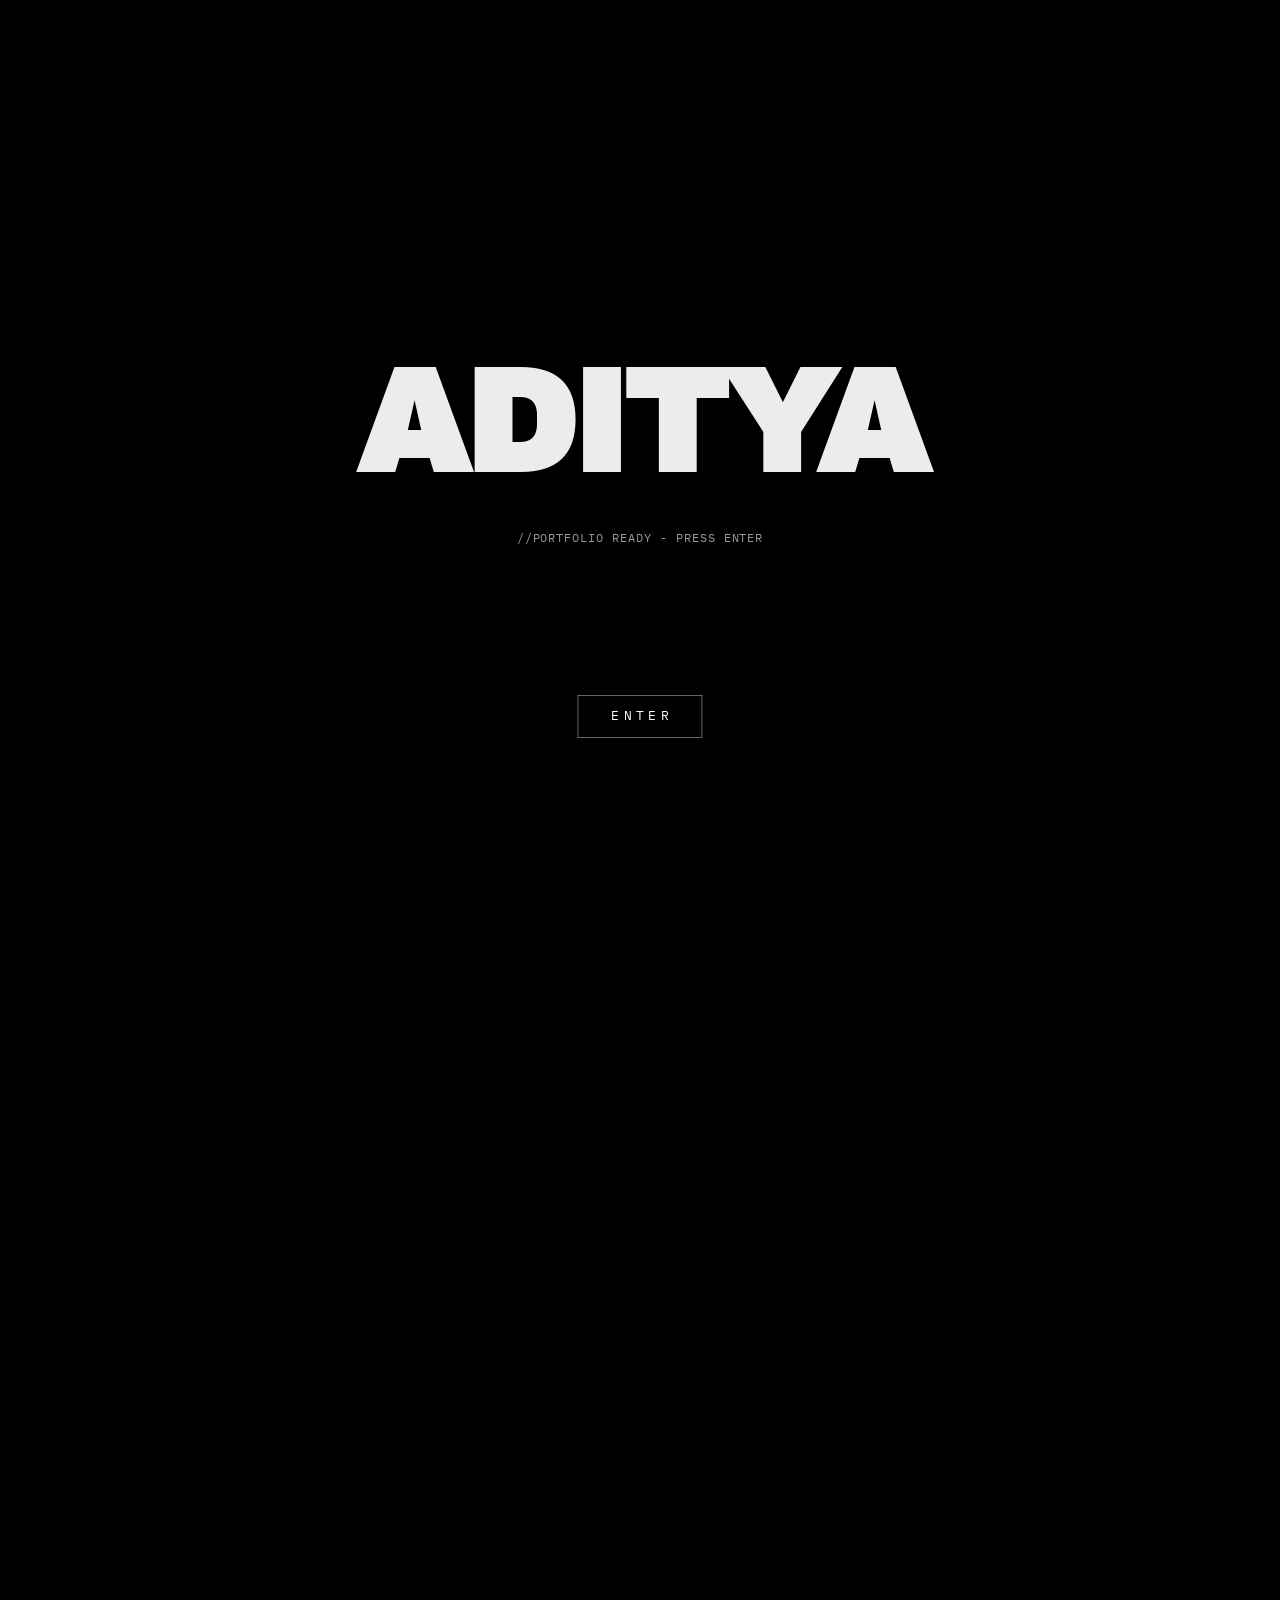
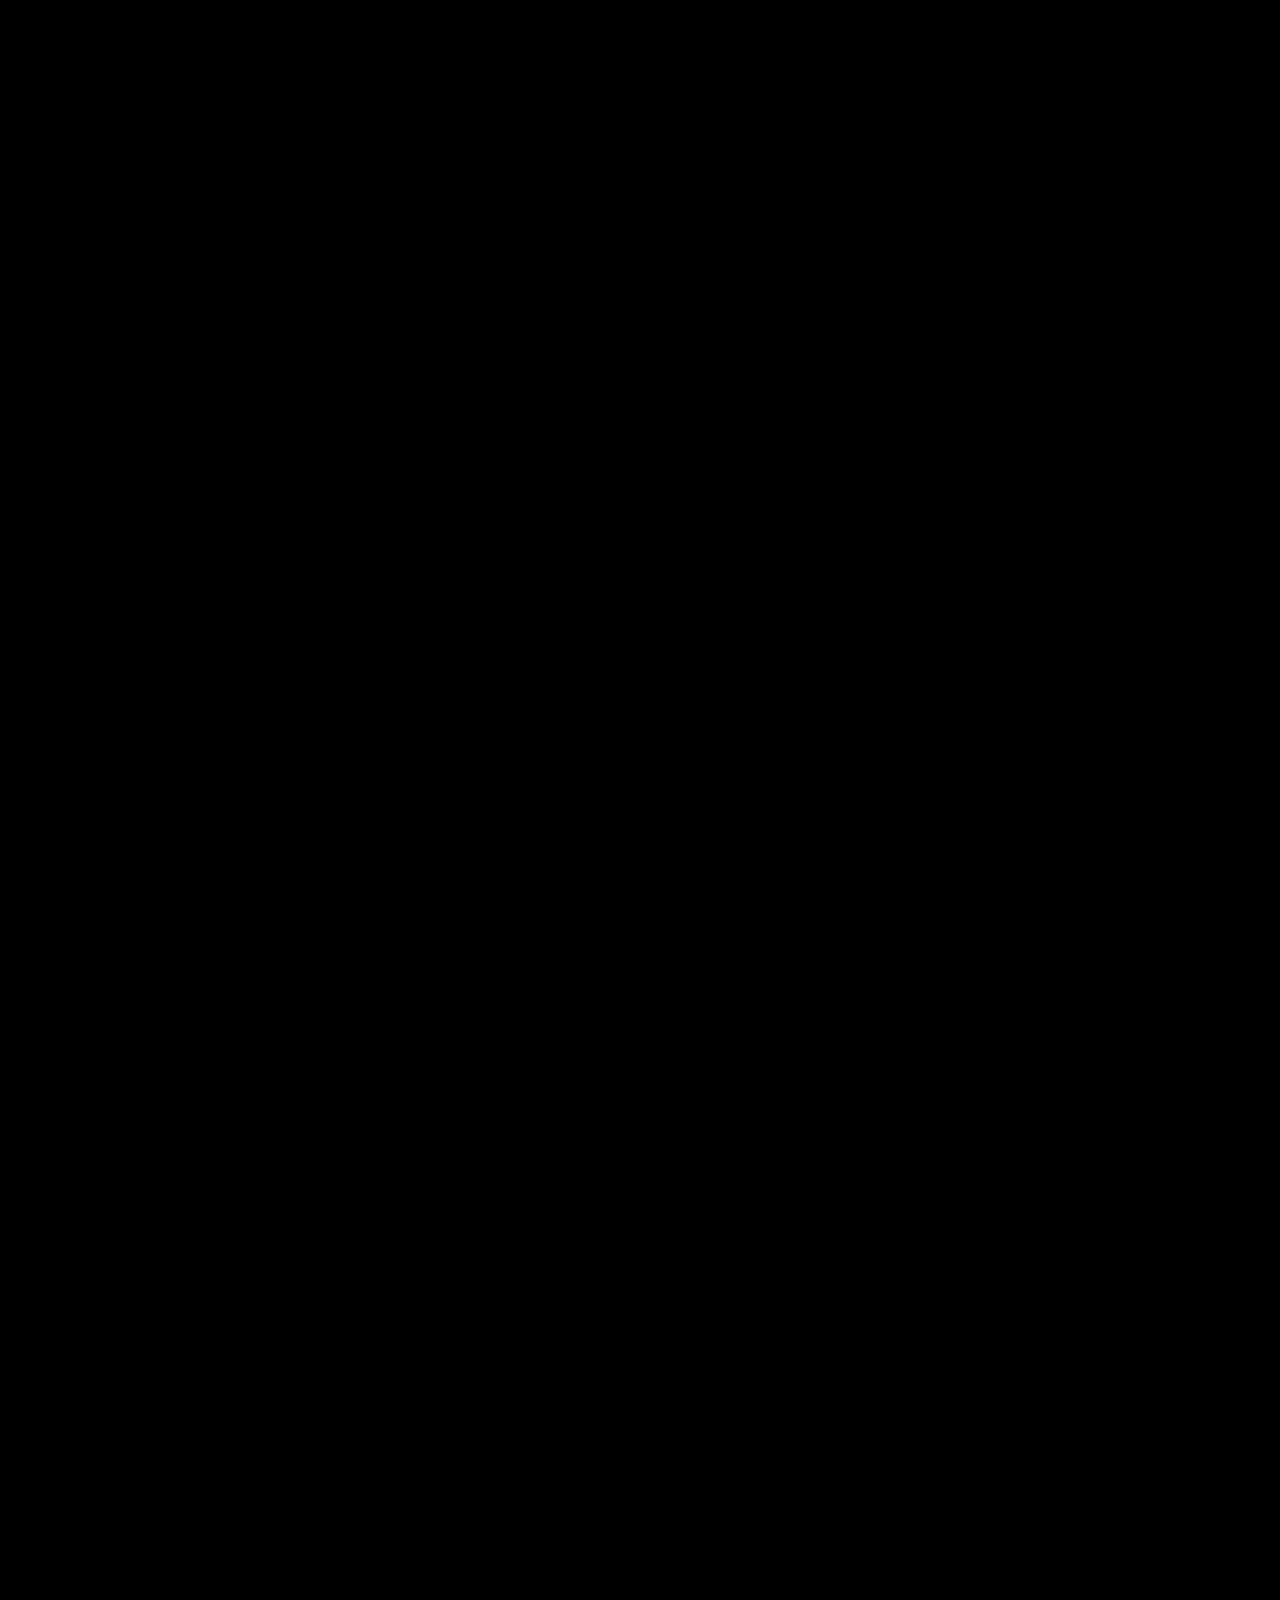
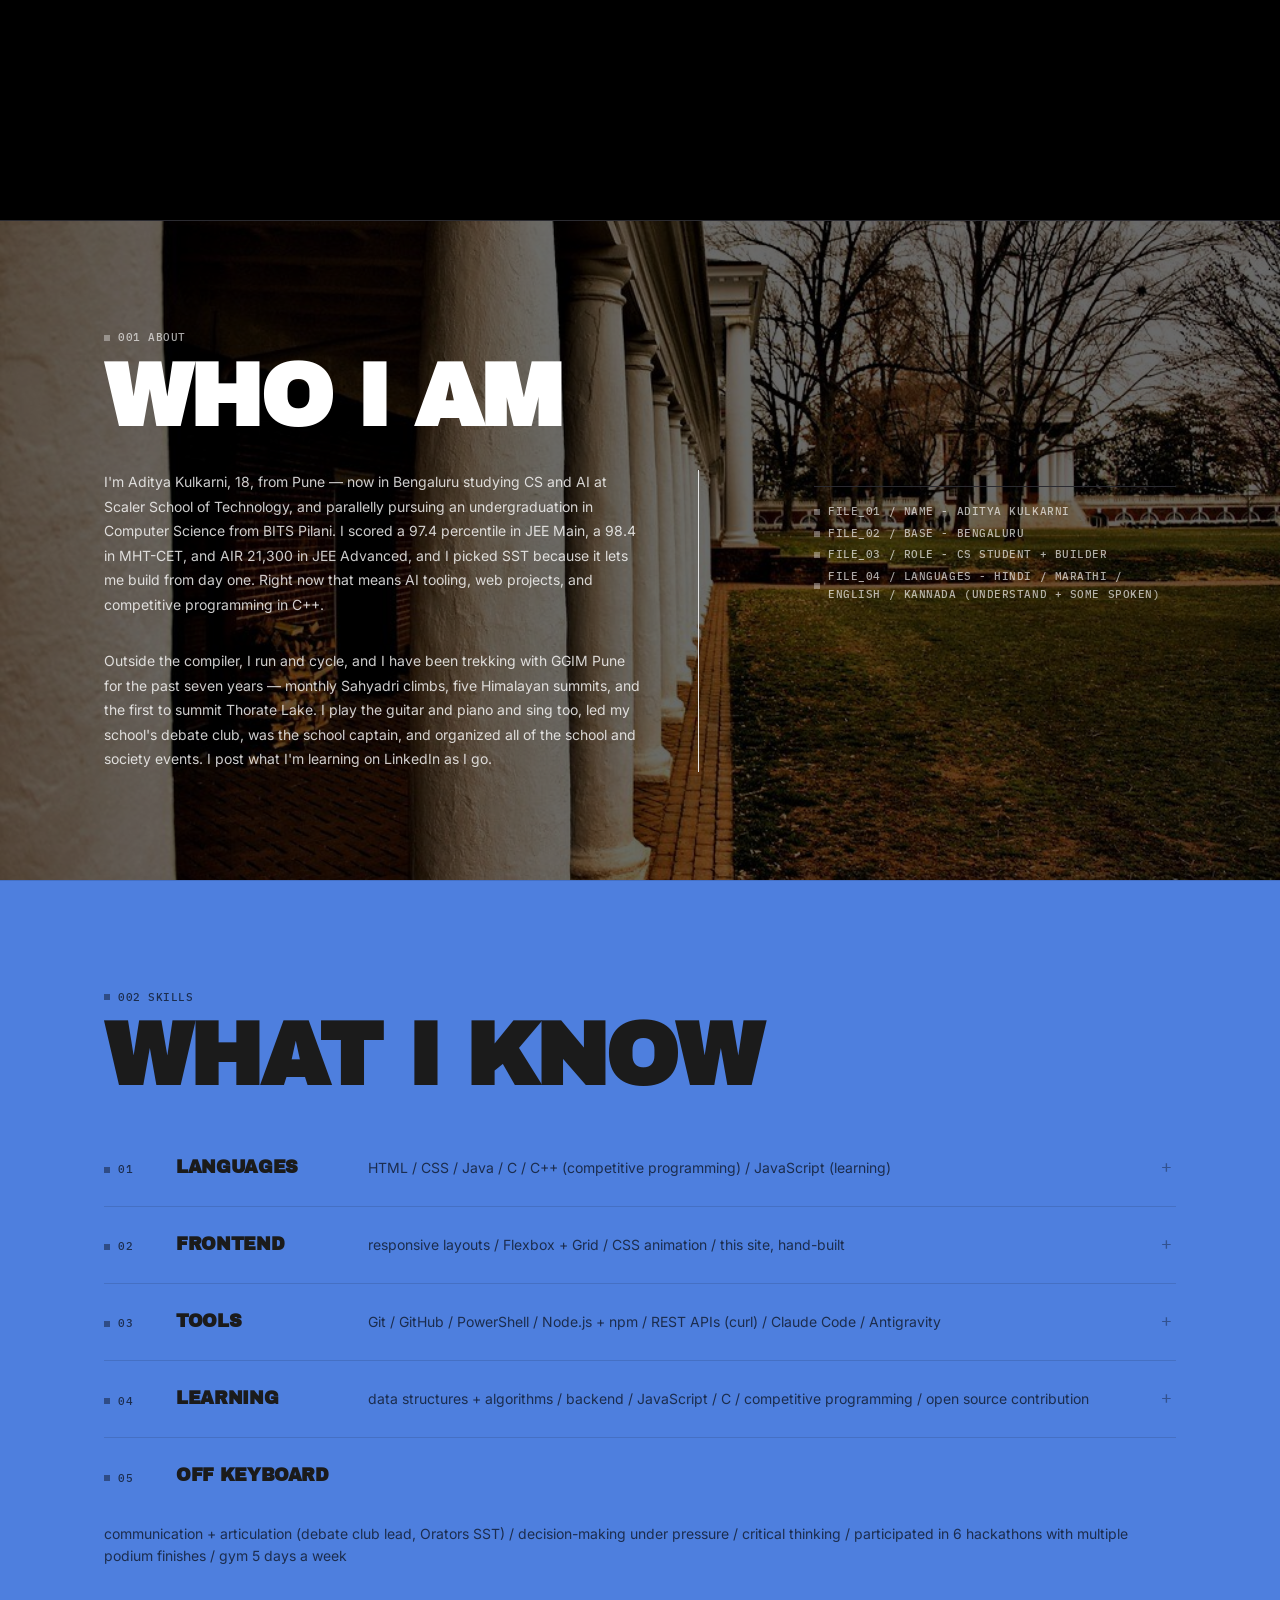
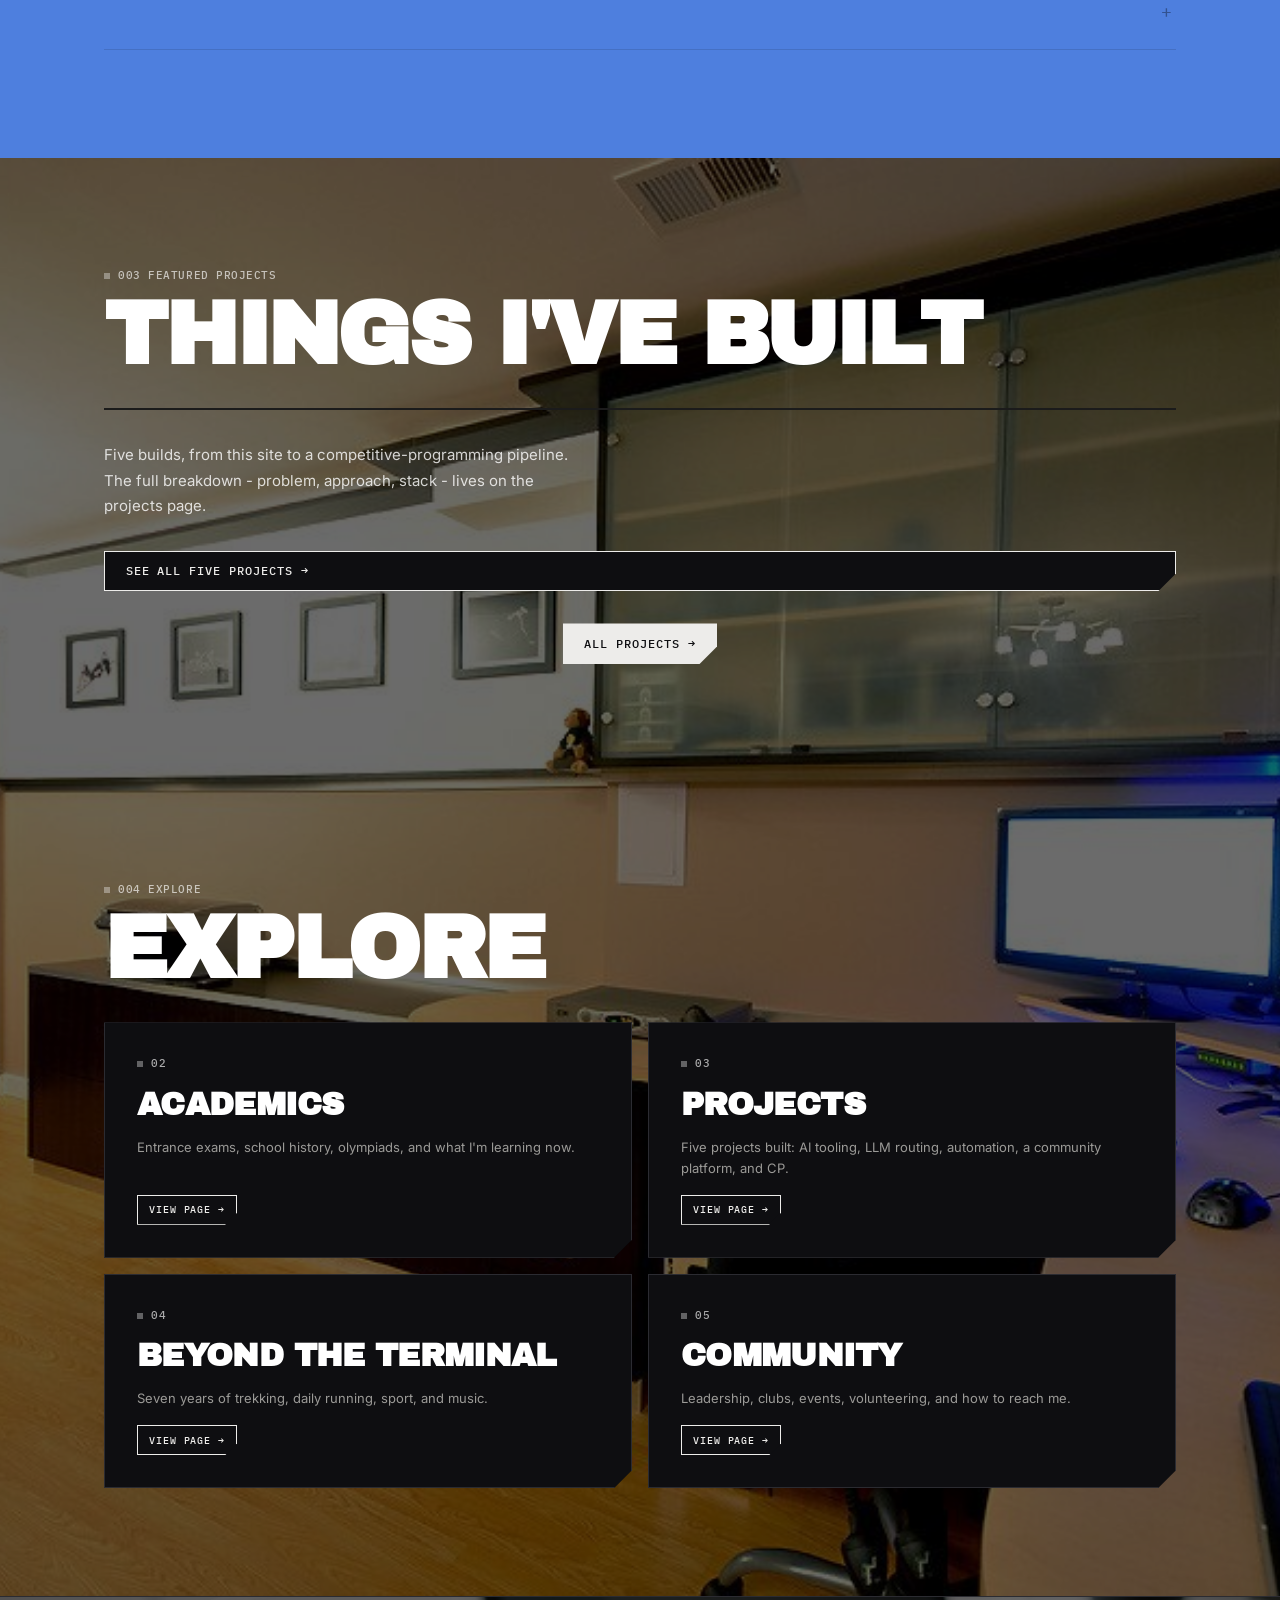
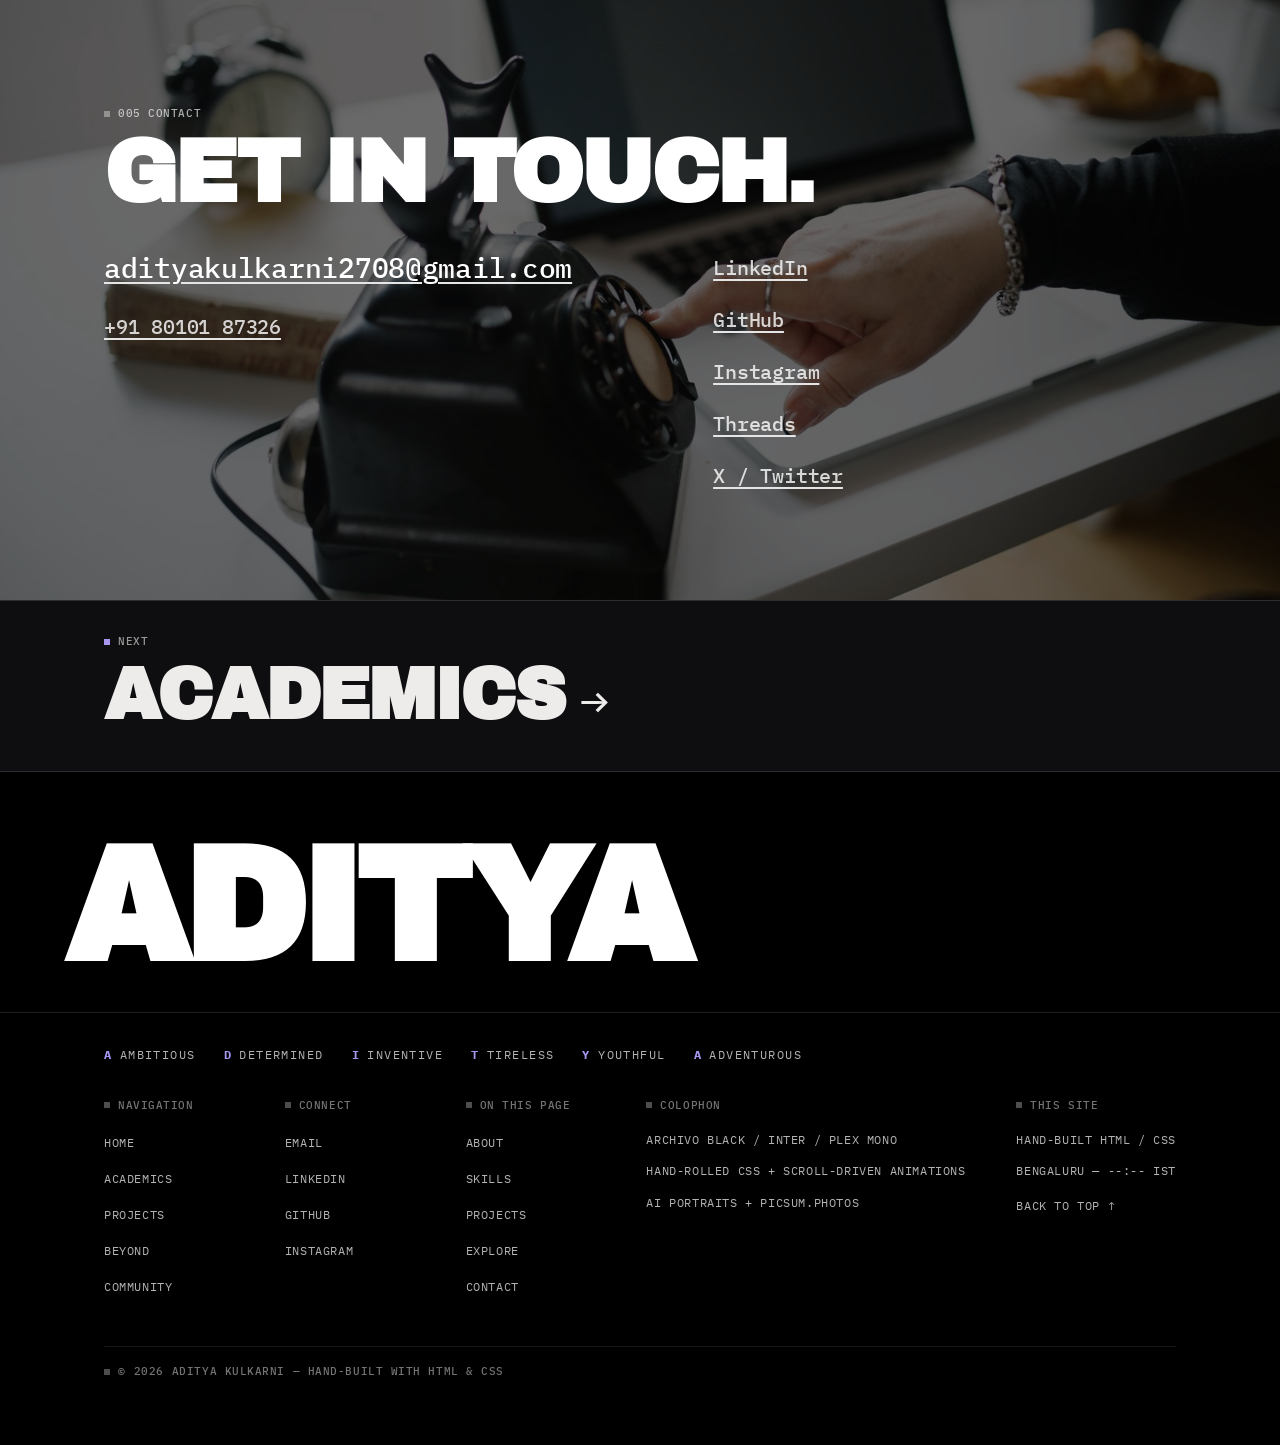
==== commit 827a09fa: "v2 fidelity pass: CSS theme toggle, details/summary disclosures, native audio, drifting backgrounds," ====
--- a/index.html
+++ b/index.html
@@ -19,9 +19,20 @@
        style.css stays the only base layer, so nothing global shifts. -->
 </head>
 <body id="top" data-page="home">
+  <!-- Pure-CSS intro gate: the ENTER label checks a hidden checkbox and
+       html:has(#intro-cb:checked) hides this overlay - no JavaScript. -->
+  <input type="checkbox" id="intro-cb" class="theme-checkbox" aria-hidden="true" tabindex="-1">
+  <div class="intro" role="dialog" aria-label="Enter the portfolio">
+    <div class="intro__stage">
+      <p class="intro__word" aria-hidden="true">A<span class="intro__d">D</span>ITYA</p>
+    </div>
+    <p class="intro__readout" role="status">//PORTFOLIO READY - PRESS ENTER</p>
+    <label for="intro-cb" class="intro__enter">ENTER</label>
+  </div>
 
   <!-- SHARED: keep identical on all 5 pages -->
   <input type="checkbox" id="menu-toggle" class="menu-checkbox" aria-hidden="true">
+  <input type="checkbox" id="theme-cb" class="theme-checkbox" aria-hidden="true" tabindex="-1">
   <div class="nav-overlay" role="dialog" aria-label="Site navigation" aria-modal="true">
     <div class="nav-overlay__photo" aria-hidden="true"><img src="assets/bg/menu-waterfall.jpg" alt="" loading="lazy"></div>
     <div class="nav-overlay__inner">
@@ -75,6 +86,10 @@
       <div class="navbar__actions flex items-center gap-2">
 
 
+        <label for="theme-cb" class="theme-toggle" aria-label="Switch between dark and light theme">
+          <svg class="theme-toggle__icon theme-toggle__sun" viewBox="0 0 24 24" fill="none" stroke="currentColor" stroke-width="1.5" stroke-linecap="round" aria-hidden="true"><circle cx="12" cy="12" r="4"/><path d="M12 2v2M12 20v2M4.93 4.93l1.41 1.41M17.66 17.66l1.41 1.41M2 12h2M20 12h2M4.93 19.07l1.41-1.41M17.66 6.34l1.41-1.41"/></svg>
+          <svg class="theme-toggle__icon theme-toggle__moon" viewBox="0 0 24 24" fill="none" stroke="currentColor" stroke-width="1.5" stroke-linecap="round" stroke-linejoin="round" aria-hidden="true"><path d="M21 12.79A9 9 0 1 1 11.21 3 7 7 0 0 0 21 12.79z"/></svg>
+        </label>
         <a href="index.html#contact" class="btn btn--outline navbar__cta hidden md:inline-flex">Contact</a>
       </div>
     </nav>
@@ -274,41 +289,61 @@
           <h2 class="section-title" id="skills-heading"><span class="reveal-text">What I Know</span></h2>
         </div>
         <ul class="skills__list flex flex-col" role="list">
-          <li class="skill-row flex items-baseline gap-8 py-6 border-b border-[rgba(0,0,0,0.12)] flex-wrap">
-            <span class="skill-row__index section-label shrink-0 min-w-10">01</span>
-            <span class="skill-row__name font-display text-[1.1rem] font-black uppercase tracking-[-0.02em] text-ink shrink-0 min-w-40">Languages</span>
-            <span class="skill-row__items font-body text-[0.875rem] text-[rgba(0,0,0,0.65)] grow">HTML / CSS / Java / C / C++ (competitive programming) / JavaScript (learning)</span>
-            <button type="button" class="skill-row__plus font-mono text-[1.1rem] font-normal text-[rgba(0,0,0,0.35)] shrink-0 ml-auto" aria-expanded="false" aria-controls="skill-detail-1" aria-label="More about Languages">+</button>
-            <span class="skill-row__detail font-body text-[0.8125rem] leading-[1.65] text-[rgba(0,0,0,0.65)]" id="skill-detail-1" hidden>Comfortable switching between C++ for contests and Java for coursework. JavaScript is the current obsession - this site's engine is hand-written vanilla JS, no frameworks.</span>
-          </li>
-          <li class="skill-row flex items-baseline gap-8 py-6 border-b border-[rgba(0,0,0,0.12)] flex-wrap">
-            <span class="skill-row__index section-label shrink-0 min-w-10">02</span>
-            <span class="skill-row__name font-display text-[1.1rem] font-black uppercase tracking-[-0.02em] text-ink shrink-0 min-w-40">Frontend</span>
-            <span class="skill-row__items font-body text-[0.875rem] text-[rgba(0,0,0,0.65)] grow">responsive layouts / Flexbox + Grid / CSS animation / this site, hand-built</span>
-            <button type="button" class="skill-row__plus font-mono text-[1.1rem] font-normal text-[rgba(0,0,0,0.35)] shrink-0 ml-auto" aria-expanded="false" aria-controls="skill-detail-2" aria-label="More about Frontend">+</button>
-            <span class="skill-row__detail font-body text-[0.8125rem] leading-[1.65] text-[rgba(0,0,0,0.65)]" id="skill-detail-2" hidden>Responsive layouts, Flexbox + Grid, scroll-driven animation. This site is the proof of work: hand-built, no templates, readable with JavaScript switched off.</span>
-          </li>
-          <li class="skill-row flex items-baseline gap-8 py-6 border-b border-[rgba(0,0,0,0.12)] flex-wrap">
-            <span class="skill-row__index section-label shrink-0 min-w-10">03</span>
-            <span class="skill-row__name font-display text-[1.1rem] font-black uppercase tracking-[-0.02em] text-ink shrink-0 min-w-40">Tools</span>
-            <span class="skill-row__items font-body text-[0.875rem] text-[rgba(0,0,0,0.65)] grow">Git / GitHub / PowerShell / Node.js + npm / REST APIs (curl) / Claude Code / Antigravity</span>
-            <button type="button" class="skill-row__plus font-mono text-[1.1rem] font-normal text-[rgba(0,0,0,0.35)] shrink-0 ml-auto" aria-expanded="false" aria-controls="skill-detail-3" aria-label="More about Tools">+</button>
-            <span class="skill-row__detail font-body text-[0.8125rem] leading-[1.65] text-[rgba(0,0,0,0.65)]" id="skill-detail-3" hidden>Git + GitHub for everything, PowerShell and Node.js for automation, curl for API debugging, and an AI-assisted workflow in Google Antigravity for build speed.</span>
-          </li>
-          <li class="skill-row flex items-baseline gap-8 py-6 border-b border-[rgba(0,0,0,0.12)] flex-wrap">
-            <span class="skill-row__index section-label shrink-0 min-w-10">04</span>
-            <span class="skill-row__name font-display text-[1.1rem] font-black uppercase tracking-[-0.02em] text-ink shrink-0 min-w-40">Learning</span>
-            <span class="skill-row__items font-body text-[0.875rem] text-[rgba(0,0,0,0.65)] grow">data structures + algorithms / backend / JavaScript / C / competitive programming / open source contribution</span>
-            <button type="button" class="skill-row__plus font-mono text-[1.1rem] font-normal text-[rgba(0,0,0,0.35)] shrink-0 ml-auto" aria-expanded="false" aria-controls="skill-detail-4" aria-label="More about Learning">+</button>
-            <span class="skill-row__detail font-body text-[0.8125rem] leading-[1.65] text-[rgba(0,0,0,0.65)]" id="skill-detail-4" hidden>Data structures + algorithms practice, backend fundamentals next, then deeper JavaScript. Open source contribution is the standing 2026 goal.</span>
-          </li>
-          <li class="skill-row flex items-baseline gap-8 py-6 border-b border-[rgba(0,0,0,0.12)] flex-wrap">
-            <span class="skill-row__index section-label shrink-0 min-w-10">05</span>
-            <span class="skill-row__name font-display text-[1.1rem] font-black uppercase tracking-[-0.02em] text-ink shrink-0 min-w-40">Off Keyboard</span>
-            <span class="skill-row__items font-body text-[0.875rem] text-[rgba(0,0,0,0.65)] grow">communication + articulation (debate club lead, Orators SST) / decision-making under pressure / critical thinking / participated in 6 hackathons with multiple podium finishes / gym 5 days a week</span>
-            <button type="button" class="skill-row__plus font-mono text-[1.1rem] font-normal text-[rgba(0,0,0,0.35)] shrink-0 ml-auto" aria-expanded="false" aria-controls="skill-detail-5" aria-label="More about Off Keyboard">+</button>
-            <span class="skill-row__detail font-body text-[0.8125rem] leading-[1.65] text-[rgba(0,0,0,0.65)]" id="skill-detail-5" hidden>Debate club lead and Orators SST (WTFQ winners), 6 hackathons with multiple podium finishes, gym 5 days a week - decisions stay calm under pressure.</span>
-          </li>
+          <li class="skill-row--wrap">
+          <details class="skill-details">
+            <summary class="skill-row flex items-baseline gap-8 py-6 border-b border-[rgba(0,0,0,0.12)] flex-wrap">
+              <span class="skill-row__index section-label shrink-0 min-w-10">01</span>
+              <span class="skill-row__name font-display text-[1.1rem] font-black uppercase tracking-[-0.02em] text-ink shrink-0 min-w-40">Languages</span>
+              <span class="skill-row__items font-body text-[0.875rem] text-[rgba(0,0,0,0.65)] grow">HTML / CSS / Java / C / C++ (competitive programming) / JavaScript (learning)</span>
+              <span class="skill-row__plus font-mono text-[1.1rem] font-normal text-[rgba(0,0,0,0.35)] shrink-0 ml-auto" aria-hidden="true">+</span>
+            </summary>
+            <span class="skill-row__detail font-body text-[0.8125rem] leading-[1.65] text-[rgba(0,0,0,0.65)]">Comfortable switching between C++ for contests and Java for coursework. JavaScript is the current obsession - this site's engine is hand-written vanilla JS, no frameworks.</span>
+          </details>
+        </li>
+          <li class="skill-row--wrap">
+          <details class="skill-details">
+            <summary class="skill-row flex items-baseline gap-8 py-6 border-b border-[rgba(0,0,0,0.12)] flex-wrap">
+              <span class="skill-row__index section-label shrink-0 min-w-10">02</span>
+              <span class="skill-row__name font-display text-[1.1rem] font-black uppercase tracking-[-0.02em] text-ink shrink-0 min-w-40">Frontend</span>
+              <span class="skill-row__items font-body text-[0.875rem] text-[rgba(0,0,0,0.65)] grow">responsive layouts / Flexbox + Grid / CSS animation / this site, hand-built</span>
+              <span class="skill-row__plus font-mono text-[1.1rem] font-normal text-[rgba(0,0,0,0.35)] shrink-0 ml-auto" aria-hidden="true">+</span>
+            </summary>
+            <span class="skill-row__detail font-body text-[0.8125rem] leading-[1.65] text-[rgba(0,0,0,0.65)]">Responsive layouts, Flexbox + Grid, scroll-driven animation. This site is the proof of work: hand-built, no templates, readable with JavaScript switched off.</span>
+          </details>
+        </li>
+          <li class="skill-row--wrap">
+          <details class="skill-details">
+            <summary class="skill-row flex items-baseline gap-8 py-6 border-b border-[rgba(0,0,0,0.12)] flex-wrap">
+              <span class="skill-row__index section-label shrink-0 min-w-10">03</span>
+              <span class="skill-row__name font-display text-[1.1rem] font-black uppercase tracking-[-0.02em] text-ink shrink-0 min-w-40">Tools</span>
+              <span class="skill-row__items font-body text-[0.875rem] text-[rgba(0,0,0,0.65)] grow">Git / GitHub / PowerShell / Node.js + npm / REST APIs (curl) / Claude Code / Antigravity</span>
+              <span class="skill-row__plus font-mono text-[1.1rem] font-normal text-[rgba(0,0,0,0.35)] shrink-0 ml-auto" aria-hidden="true">+</span>
+            </summary>
+            <span class="skill-row__detail font-body text-[0.8125rem] leading-[1.65] text-[rgba(0,0,0,0.65)]">Git + GitHub for everything, PowerShell and Node.js for automation, curl for API debugging, and an AI-assisted workflow in Google Antigravity for build speed.</span>
+          </details>
+        </li>
+          <li class="skill-row--wrap">
+          <details class="skill-details">
+            <summary class="skill-row flex items-baseline gap-8 py-6 border-b border-[rgba(0,0,0,0.12)] flex-wrap">
+              <span class="skill-row__index section-label shrink-0 min-w-10">04</span>
+              <span class="skill-row__name font-display text-[1.1rem] font-black uppercase tracking-[-0.02em] text-ink shrink-0 min-w-40">Learning</span>
+              <span class="skill-row__items font-body text-[0.875rem] text-[rgba(0,0,0,0.65)] grow">data structures + algorithms / backend / JavaScript / C / competitive programming / open source contribution</span>
+              <span class="skill-row__plus font-mono text-[1.1rem] font-normal text-[rgba(0,0,0,0.35)] shrink-0 ml-auto" aria-hidden="true">+</span>
+            </summary>
+            <span class="skill-row__detail font-body text-[0.8125rem] leading-[1.65] text-[rgba(0,0,0,0.65)]">Data structures + algorithms practice, backend fundamentals next, then deeper JavaScript. Open source contribution is the standing 2026 goal.</span>
+          </details>
+        </li>
+          <li class="skill-row--wrap">
+          <details class="skill-details">
+            <summary class="skill-row flex items-baseline gap-8 py-6 border-b border-[rgba(0,0,0,0.12)] flex-wrap">
+              <span class="skill-row__index section-label shrink-0 min-w-10">05</span>
+              <span class="skill-row__name font-display text-[1.1rem] font-black uppercase tracking-[-0.02em] text-ink shrink-0 min-w-40">Off Keyboard</span>
+              <span class="skill-row__items font-body text-[0.875rem] text-[rgba(0,0,0,0.65)] grow">communication + articulation (debate club lead, Orators SST) / decision-making under pressure / critical thinking / participated in 6 hackathons with multiple podium finishes / gym 5 days a week</span>
+              <span class="skill-row__plus font-mono text-[1.1rem] font-normal text-[rgba(0,0,0,0.35)] shrink-0 ml-auto" aria-hidden="true">+</span>
+            </summary>
+            <span class="skill-row__detail font-body text-[0.8125rem] leading-[1.65] text-[rgba(0,0,0,0.65)]">Debate club lead and Orators SST (WTFQ winners), 6 hackathons with multiple podium finishes, gym 5 days a week - decisions stay calm under pressure.</span>
+          </details>
+        </li>
         </ul>
       </div>
     </section>
@@ -470,5 +505,11 @@
       </p>
     </div>
   </footer>
+
+  <!-- Page theme music: native audio element, no JavaScript needed - press play once. -->
+  <div class="music-pill">
+    <span class="section-label music-pill__label">PRESS PLAY &middot; PAGE THEME</span>
+    <audio controls preload="none" src="assets/music/hero.mp3"></audio>
+  </div>
 </body>
 </html>
--- a/style.css
+++ b/style.css
@@ -2555,7 +2555,7 @@
    only page surfaces, text, hairlines and plates invert. The
    toggle sits in the top navbar, right of the CONTACT link. */
 
-:root[data-theme="dark"] {
+:root[data-theme="dark"]:not(:has(#theme-cb:checked)) {
   --clr-bg:      #0E0E11;
   --clr-text:    #EDECEA;
   --clr-muted:   #9B9A97;
@@ -2565,78 +2565,78 @@
 }
 
 /* Tailwind utilities carry hex literals - remap them in dark. */
-:root[data-theme="dark"] .text-ink        { color: var(--clr-text) !important; }
-:root[data-theme="dark"] .text-muted      { color: var(--clr-muted) !important; }
-:root[data-theme="dark"] .bg-white        { background-color: var(--clr-bg) !important; }
-:root[data-theme="dark"] .border-hairline { border-color: var(--clr-line) !important; }
-:root[data-theme="dark"] .bg-plate        { background-color: var(--clr-plate) !important; }
-:root[data-theme="dark"] .hover\:text-ink:hover { color: var(--clr-text) !important; }
-:root[data-theme="dark"] .focus-visible\:text-ink:focus-visible { color: var(--clr-text) !important; }
+:root[data-theme="dark"]:not(:has(#theme-cb:checked)) .text-ink        { color: var(--clr-text) !important; }
+:root[data-theme="dark"]:not(:has(#theme-cb:checked)) .text-muted      { color: var(--clr-muted) !important; }
+:root[data-theme="dark"]:not(:has(#theme-cb:checked)) .bg-white        { background-color: var(--clr-bg) !important; }
+:root[data-theme="dark"]:not(:has(#theme-cb:checked)) .border-hairline { border-color: var(--clr-line) !important; }
+:root[data-theme="dark"]:not(:has(#theme-cb:checked)) .bg-plate        { background-color: var(--clr-plate) !important; }
+:root[data-theme="dark"]:not(:has(#theme-cb:checked)) .hover\:text-ink:hover { color: var(--clr-text) !important; }
+:root[data-theme="dark"]:not(:has(#theme-cb:checked)) .focus-visible\:text-ink:focus-visible { color: var(--clr-text) !important; }
 
 /* V25: skills island is a genuine medium blue both themes - purple family
    removed entirely (his call: darker than the old lavender, not very dark).
    The island text palette stays as-is. */
 .skills.bg-accent { background-color: #4E7FDE; }
-:root[data-theme="dark"] .skills.bg-accent { background-color: #4E7FDE; }
+:root[data-theme="dark"]:not(:has(#theme-cb:checked)) .skills.bg-accent { background-color: #4E7FDE; }
 /* The lavender skills island keeps its light palette in dark mode. */
-:root[data-theme="dark"] .skills {
+:root[data-theme="dark"]:not(:has(#theme-cb:checked)) .skills {
   --clr-text: #1B1B1B;
   --clr-muted: #4A4A4A;
   --clr-bg:   #FFFFFF;
   --clr-line: #E5E5E5;
 }
-:root[data-theme="dark"] .skills .text-ink   { color: #1B1B1B !important; }
-:root[data-theme="dark"] .skills .text-muted { color: #4A4A4A !important; }
+:root[data-theme="dark"]:not(:has(#theme-cb:checked)) .skills .text-ink   { color: #1B1B1B !important; }
+:root[data-theme="dark"]:not(:has(#theme-cb:checked)) .skills .text-muted { color: #4A4A4A !important; }
 
 /* Photo sections keep white text (re-guarded above the remaps). */
-:root[data-theme="dark"] .section--photo .text-ink,
-:root[data-theme="dark"] .section--photo .section-title,
-:root[data-theme="dark"] .section--photo h2,
-:root[data-theme="dark"] .section--photo h3 { color: #FFF !important; }
-:root[data-theme="dark"] .section--photo .text-muted { color: rgba(255, 255, 255, 0.8) !important; }
+:root[data-theme="dark"]:not(:has(#theme-cb:checked)) .section--photo .text-ink,
+:root[data-theme="dark"]:not(:has(#theme-cb:checked)) .section--photo .section-title,
+:root[data-theme="dark"]:not(:has(#theme-cb:checked)) .section--photo h2,
+:root[data-theme="dark"]:not(:has(#theme-cb:checked)) .section--photo h3 { color: #FFF !important; }
+:root[data-theme="dark"]:not(:has(#theme-cb:checked)) .section--photo .text-muted { color: rgba(255, 255, 255, 0.8) !important; }
 
 /* Elements that used var(--clr-bg) as "white on a dark surface". */
-:root[data-theme="dark"] .hero__name { color: #FFF; }
-:root[data-theme="dark"] .hero-stage .btn--primary,
-:root[data-theme="dark"] .hero-stage .btn--outline {
+:root[data-theme="dark"]:not(:has(#theme-cb:checked)) .hero__name { color: #FFF; }
+:root[data-theme="dark"]:not(:has(#theme-cb:checked)) .hero-stage .btn--primary,
+:root[data-theme="dark"]:not(:has(#theme-cb:checked)) .hero-stage .btn--outline {
   background-color: transparent; color: #FFF; outline-color: #FFF;
 }
-:root[data-theme="dark"] .hero-stage .btn--primary:hover,
-:root[data-theme="dark"] .hero-stage .btn--primary:focus-visible,
-:root[data-theme="dark"] .hero-stage .btn--outline:hover,
-:root[data-theme="dark"] .hero-stage .btn--outline:focus-visible {
+:root[data-theme="dark"]:not(:has(#theme-cb:checked)) .hero-stage .btn--primary:hover,
+:root[data-theme="dark"]:not(:has(#theme-cb:checked)) .hero-stage .btn--primary:focus-visible,
+:root[data-theme="dark"]:not(:has(#theme-cb:checked)) .hero-stage .btn--outline:hover,
+:root[data-theme="dark"]:not(:has(#theme-cb:checked)) .hero-stage .btn--outline:focus-visible {
   background-color: #FFF; color: #1B1B1B;
 }
-:root[data-theme="dark"] .nav-overlay__link,
-:root[data-theme="dark"] .nav-overlay__item--current > label > a,
-:root[data-theme="dark"] .nav-overlay__sub-link:hover,
-:root[data-theme="dark"] .nav-overlay__sub-link:focus-visible,
-:root[data-theme="dark"] .nav-overlay__close:hover .section-label { color: #FFF; }
-:root[data-theme="dark"] .intro__word { color: #FFF; }
-:root[data-theme="dark"] .tap-sound { color: #FFF; }
+:root[data-theme="dark"]:not(:has(#theme-cb:checked)) .nav-overlay__link,
+:root[data-theme="dark"]:not(:has(#theme-cb:checked)) .nav-overlay__item--current > label > a,
+:root[data-theme="dark"]:not(:has(#theme-cb:checked)) .nav-overlay__sub-link:hover,
+:root[data-theme="dark"]:not(:has(#theme-cb:checked)) .nav-overlay__sub-link:focus-visible,
+:root[data-theme="dark"]:not(:has(#theme-cb:checked)) .nav-overlay__close:hover .section-label { color: #FFF; }
+:root[data-theme="dark"]:not(:has(#theme-cb:checked)) .intro__word { color: #FFF; }
+:root[data-theme="dark"]:not(:has(#theme-cb:checked)) .tap-sound { color: #FFF; }
 
 /* Cursor follower: difference-blend needs a bright source on the
    dark page or the dot vanishes (dark-over-dark difference ~= 0). */
-:root[data-theme="dark"] .cursor-dot  { background-color: #FFF; }
-:root[data-theme="dark"] .cursor-ring { border-color: #FFF; }
+:root[data-theme="dark"]:not(:has(#theme-cb:checked)) .cursor-dot  { background-color: #FFF; }
+:root[data-theme="dark"]:not(:has(#theme-cb:checked)) .cursor-ring { border-color: #FFF; }
 
 /* Chips that pair var(--clr-text) with forced-white glyphs must
    stay dark in dark mode or the white bars disappear. */
-:root[data-theme="dark"] .menu-trigger {
+:root[data-theme="dark"]:not(:has(#theme-cb:checked)) .menu-trigger {
   background-color: #1B1B1B !important; border-color: #1B1B1B !important;
 }
-:root[data-theme="dark"] .music-toggle, :root[data-theme="dark"] .music-toggle.ui-on-dark {
+:root[data-theme="dark"]:not(:has(#theme-cb:checked)) .music-toggle, :root[data-theme="dark"]:not(:has(#theme-cb:checked)) .music-toggle.ui-on-dark {
   background: #1B1B1B !important; border-color: #1B1B1B !important;
 }
 
 /* Navbar: dark hairline, dark scrolled panel. */
-:root[data-theme="dark"] .navbar--scrolled {
+:root[data-theme="dark"]:not(:has(#theme-cb:checked)) .navbar--scrolled {
   background-color: rgba(14, 14, 17, 0.92) !important;
 }
 
 /* Solid-button hover on regular sections: lighten, not #333. */
-:root[data-theme="dark"] .btn--primary:hover,
-:root[data-theme="dark"] .btn--primary:focus-visible {
+:root[data-theme="dark"]:not(:has(#theme-cb:checked)) .btn--primary:hover,
+:root[data-theme="dark"]:not(:has(#theme-cb:checked)) .btn--primary:focus-visible {
   background-color: #D9D7D3; color: #0E0E11;
 }
 
@@ -2661,8 +2661,8 @@
 }
 .theme-toggle__icon { width: 15px; height: 15px; }
 .theme-toggle__moon { display: none; }
-:root[data-theme="dark"] .theme-toggle__sun  { display: none; }
-:root[data-theme="dark"] .theme-toggle__moon { display: block; }
+:root[data-theme="dark"]:not(:has(#theme-cb:checked)) .theme-toggle__sun  { display: none; }
+:root[data-theme="dark"]:not(:has(#theme-cb:checked)) .theme-toggle__moon { display: block; }
 
 /* ─── V22: LIGHT-MODE FOOTER (complete theme coverage) ────────
    His call: the theme must reach EVERY surface. The footer is
@@ -2670,14 +2670,14 @@
    utility classes under the footer scope. Dark overlays (menu,
    intro, tap-sound, project overlay) stay dark in both themes -
    they are overlays, not surfaces. */
-:root[data-theme="light"] .footer.bg-footerblack { background-color: #F2F2F5 !important; }
-:root[data-theme="light"] .footer.text-white,
-:root[data-theme="light"] .footer .text-white { color: #141416 !important; }
-:root[data-theme="light"] .footer .text-\[rgba\(255\,255\,255\,0\.7\)\] { color: rgba(20, 20, 22, 0.66) !important; }
-:root[data-theme="light"] .footer .hover\:text-white:hover { color: #000 !important; }
-:root[data-theme="light"] .footer__wordmark { border-color: rgba(0, 0, 0, 0.12) !important; }
-:root[data-theme="light"] .footer .section-label { color: rgba(0, 0, 0, 0.5); }
-:root[data-theme="light"] .footer .section-label::before { background-color: rgba(0, 0, 0, 0.3); }
-:root[data-theme="light"] .footer__legal::before { background-color: #C7C7CD; }
-:root[data-theme="light"] .footer .text-\[\#545454\] { color: #8A8A90 !important; }
-:root[data-theme="light"] .footer .border-\[rgba\(255\,255\,255\,0\.08\)\] { border-color: rgba(0, 0, 0, 0.08) !important; }
+html:has(#theme-cb:checked) .footer.bg-footerblack { background-color: #F2F2F5 !important; }
+html:has(#theme-cb:checked) .footer.text-white,
+html:has(#theme-cb:checked) .footer .text-white { color: #141416 !important; }
+html:has(#theme-cb:checked) .footer .text-\[rgba\(255\,255\,255\,0\.7\)\] { color: rgba(20, 20, 22, 0.66) !important; }
+html:has(#theme-cb:checked) .footer .hover\:text-white:hover { color: #000 !important; }
+html:has(#theme-cb:checked) .footer__wordmark { border-color: rgba(0, 0, 0, 0.12) !important; }
+html:has(#theme-cb:checked) .footer .section-label { color: rgba(0, 0, 0, 0.5); }
+html:has(#theme-cb:checked) .footer .section-label::before { background-color: rgba(0, 0, 0, 0.3); }
+html:has(#theme-cb:checked) .footer__legal::before { background-color: #C7C7CD; }
+html:has(#theme-cb:checked) .footer .text-\[\#545454\] { color: #8A8A90 !important; }
+html:has(#theme-cb:checked) .footer .border-\[rgba\(255\,255\,255\,0\.08\)\] { border-color: rgba(0, 0, 0, 0.08) !important; }
--- a/pure-fixes.css
+++ b/pure-fixes.css
@@ -1,2 +1,117 @@
 /* pure HTML/CSS build: hide elements whose behaviour needed JS */
 .scroll-pct { display: none; }
+
+/* ─────────────────────────────────────────────────────────────
+   FIDELITY PASS (v2): restoring the JS version's features with
+   pure HTML/CSS only. Everything below is explainable first-year
+   CSS: checkboxes + :has(), details/summary, keyframes, view().
+   ───────────────────────────────────────────────────────────── */
+
+/* Hidden checkboxes (theme toggle, intro gate) - same off-screen
+   pattern as the menu checkbox. */
+.theme-checkbox {
+  position: fixed; top: -9999px; left: -9999px;
+  width: 1px; height: 1px; opacity: 0; pointer-events: none;
+}
+
+/* 1. MOVING BACKGROUNDS: the big section photos and the menu
+   waterfall drift slowly on a keyframe loop (Ken Burns), the same
+   technique the page headers already use. */
+.section-bg img {
+  animation: kb-drift 34s ease-in-out infinite alternate;
+  transform-origin: 55% 45%;
+}
+.nav-overlay__photo img {
+  animation: kb-drift 26s ease-in-out infinite alternate;
+  transform-origin: 50% 50%;
+}
+
+/* 2. THEME TOGGLE: the label just checks #theme-cb; the token
+   rules in style.css switch via :not(:has(#theme-cb:checked)).
+   Dark stays the default (unchecked). */
+label.theme-toggle { user-select: none; -webkit-user-select: none; }
+label.theme-toggle:active { transform: scale(0.94); }
+
+/* 3. PROJECT CARDS: native disclosure, zero JS. */
+.prow__details { margin-top: 1rem; }
+.prow__details summary.prow__more {
+  display: inline-flex; align-items: center;
+  list-style: none; cursor: pointer; user-select: none;
+}
+.prow__details summary.prow__more::-webkit-details-marker { display: none; }
+.prow__details summary.prow__more::after {
+  content: ""; display: inline-block; width: 0; height: 0; margin-left: 0.5em;
+  border-left: 5px solid currentColor; border-top: 4px solid transparent;
+  border-bottom: 4px solid transparent; transition: transform 0.25s ease;
+}
+.prow__details[open] summary.prow__more::after { transform: rotate(90deg); }
+.prow__details-body {
+  margin-top: 0.9rem; padding: 1rem 1.1rem;
+  border: 1px solid var(--clr-line); background: var(--clr-plate);
+  max-width: 46rem;
+}
+.prow__details-body p { margin: 0 0 0.8rem; font-size: 0.875rem; line-height: 1.65; color: var(--clr-muted); }
+.prow__details-body p:last-child { margin-bottom: 0; }
+.prow__details[open] .prow__details-body { animation: detailsIn 0.35s ease both; }
+@keyframes detailsIn { from { opacity: 0; transform: translateY(-6px); } to { opacity: 1; transform: none; } }
+
+/* 4. SKILL ROWS: the whole summary row is the click target, same
+   layout classes as before, plus rotates when open. */
+.skill-row--wrap { list-style: none; }
+.skill-details summary.skill-row { list-style: none; cursor: pointer; }
+.skill-details summary.skill-row::-webkit-details-marker { display: none; }
+.skill-details .skill-row__plus { transition: transform 0.25s ease; }
+.skill-details[open] .skill-row__plus { transform: rotate(45deg); }
+.skill-details .skill-row__detail {
+  display: block; padding: 0 0 1.4rem 4.5rem; max-width: 46rem;
+}
+.skill-details[open] .skill-row__detail { animation: detailsIn 0.3s ease both; }
+
+/* 5. SCRAMBLE REPLACEMENT: the mono section labels wipe in with a
+   clip-path + blur reveal as they enter the viewport (scroll-driven
+   animation, replays every pass like the JS decode did). Browsers
+   without view() timelines just show the labels statically. */
+@keyframes labelReveal {
+  from { clip-path: inset(-2px 100% -2px 0); filter: blur(3px); opacity: 0.25; }
+  to   { clip-path: inset(-2px 0 -2px 0);    filter: blur(0);   opacity: 1; }
+}
+@supports (animation-timeline: view()) {
+  .section__header .section-label {
+    animation: labelReveal linear both;
+    animation-timeline: view();
+    animation-range: entry 5% entry 55%;
+  }
+}
+
+/* 6. MUSIC PILL: native <audio controls> where the JS player sat
+   (fixed, bottom-left). color-scheme makes Chrome render the
+   native controls dark so they sit right on both themes. */
+.music-pill {
+  position: fixed; left: var(--space-md, 1.25rem); bottom: var(--space-md, 1.25rem);
+  z-index: 700; display: flex; flex-direction: column; gap: 0.4rem;
+  padding: 0.6rem 0.7rem;
+  background: var(--clr-plate); border: 1px solid var(--clr-line);
+  color-scheme: dark;
+}
+.music-pill__label { font-size: 0.6rem; }
+.music-pill audio { display: block; width: 210px; height: 36px; }
+@media (max-width: 640px) {
+  .music-pill { left: 0.75rem; bottom: 0.75rem; padding: 0.45rem 0.5rem; }
+  .music-pill audio { width: 168px; height: 32px; }
+}
+
+/* 7. INTRO GATE (home): full-screen overlay dismissed by checking
+   #intro-cb - the pure-CSS version of the JS intro screen. */
+.intro { position: fixed; inset: 0; z-index: 1200; }
+.intro__enter {
+  position: absolute; left: 50%; bottom: 18vh; transform: translateX(-50%);
+  font-family: var(--font-mono, monospace); font-size: 0.8rem; letter-spacing: 0.35em;
+  color: #fff; border: 1px solid rgba(255,255,255,0.4); padding: 0.8em 2.2em 0.8em 2.55em;
+  cursor: pointer; user-select: none; transition: background 0.2s ease, color 0.2s ease;
+}
+.intro__enter:hover { background: #fff; color: #000; }
+html:has(#intro-cb:checked) .intro { display: none; }
+
+/* The intro gate is always the black hacker screen, either theme. */
+.intro__word { color: #EDECEA !important; }
+.intro__readout { color: rgba(255, 255, 255, 0.6) !important; }
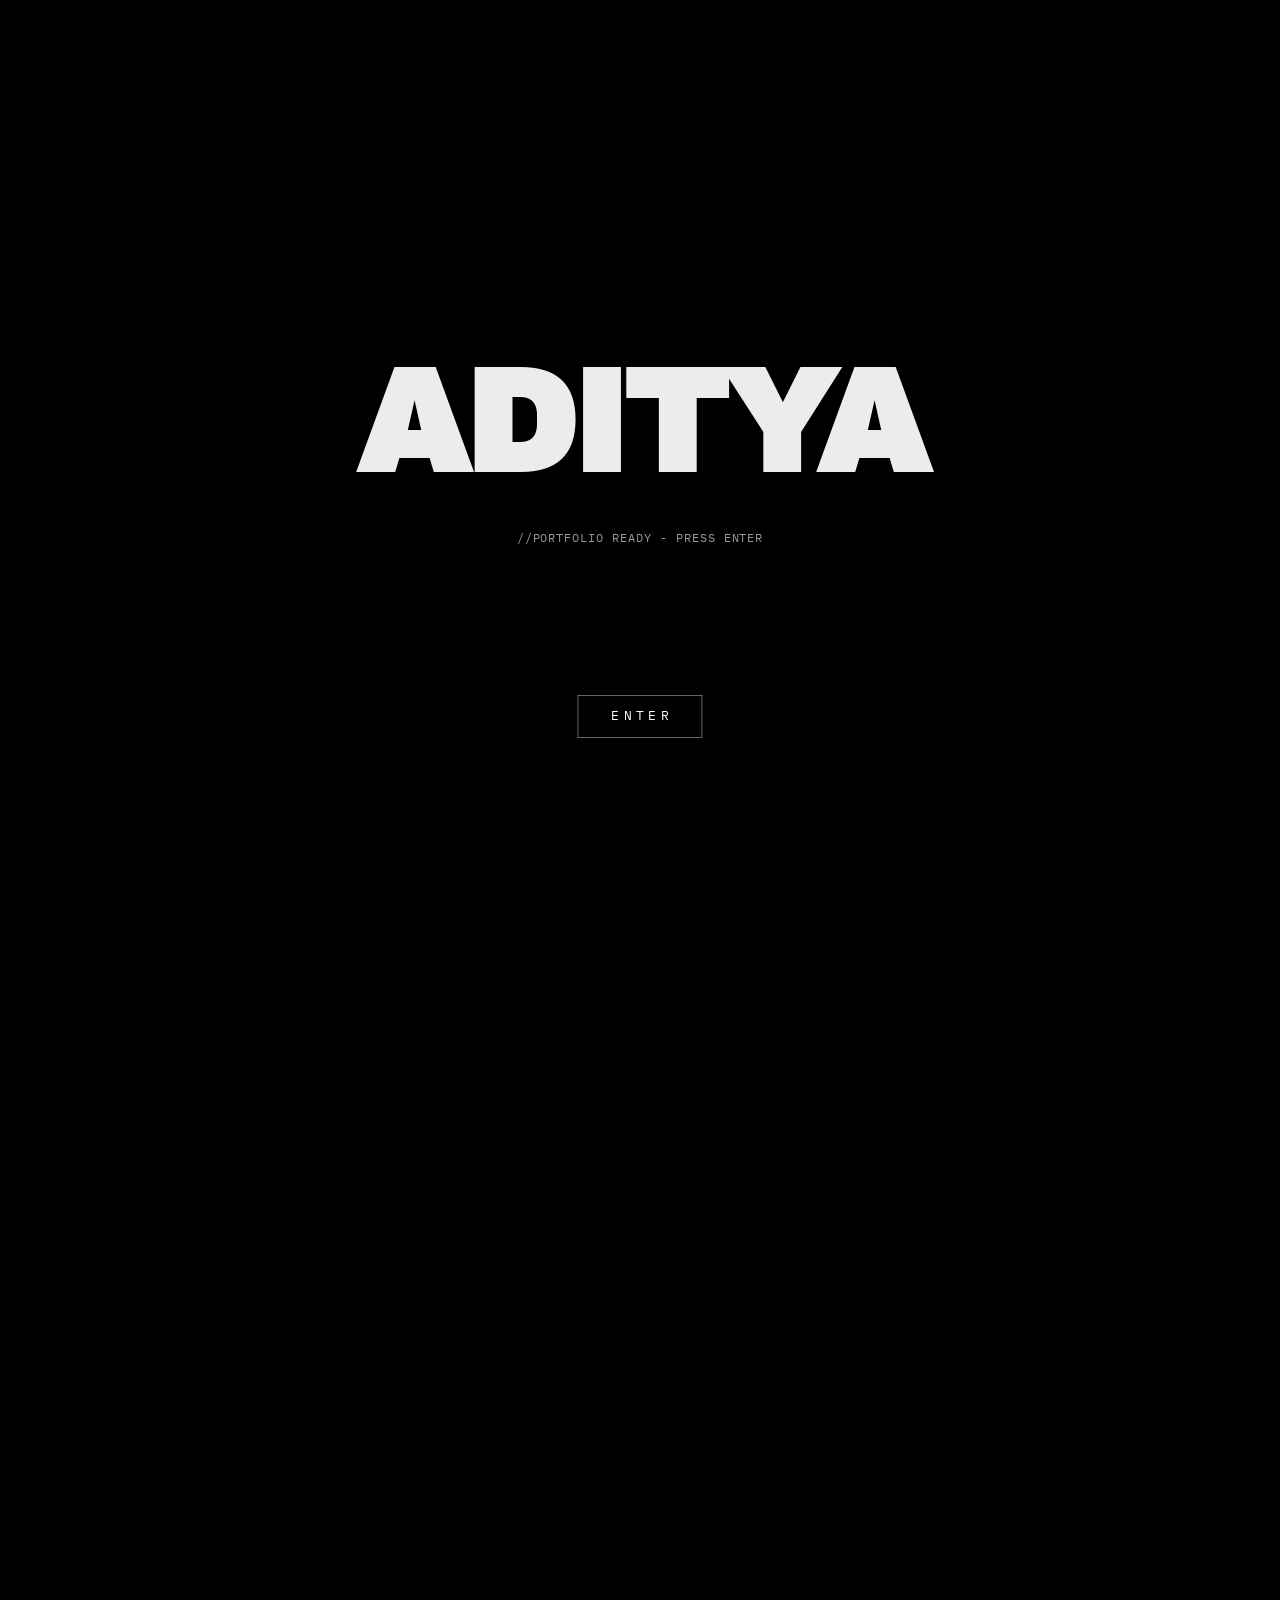
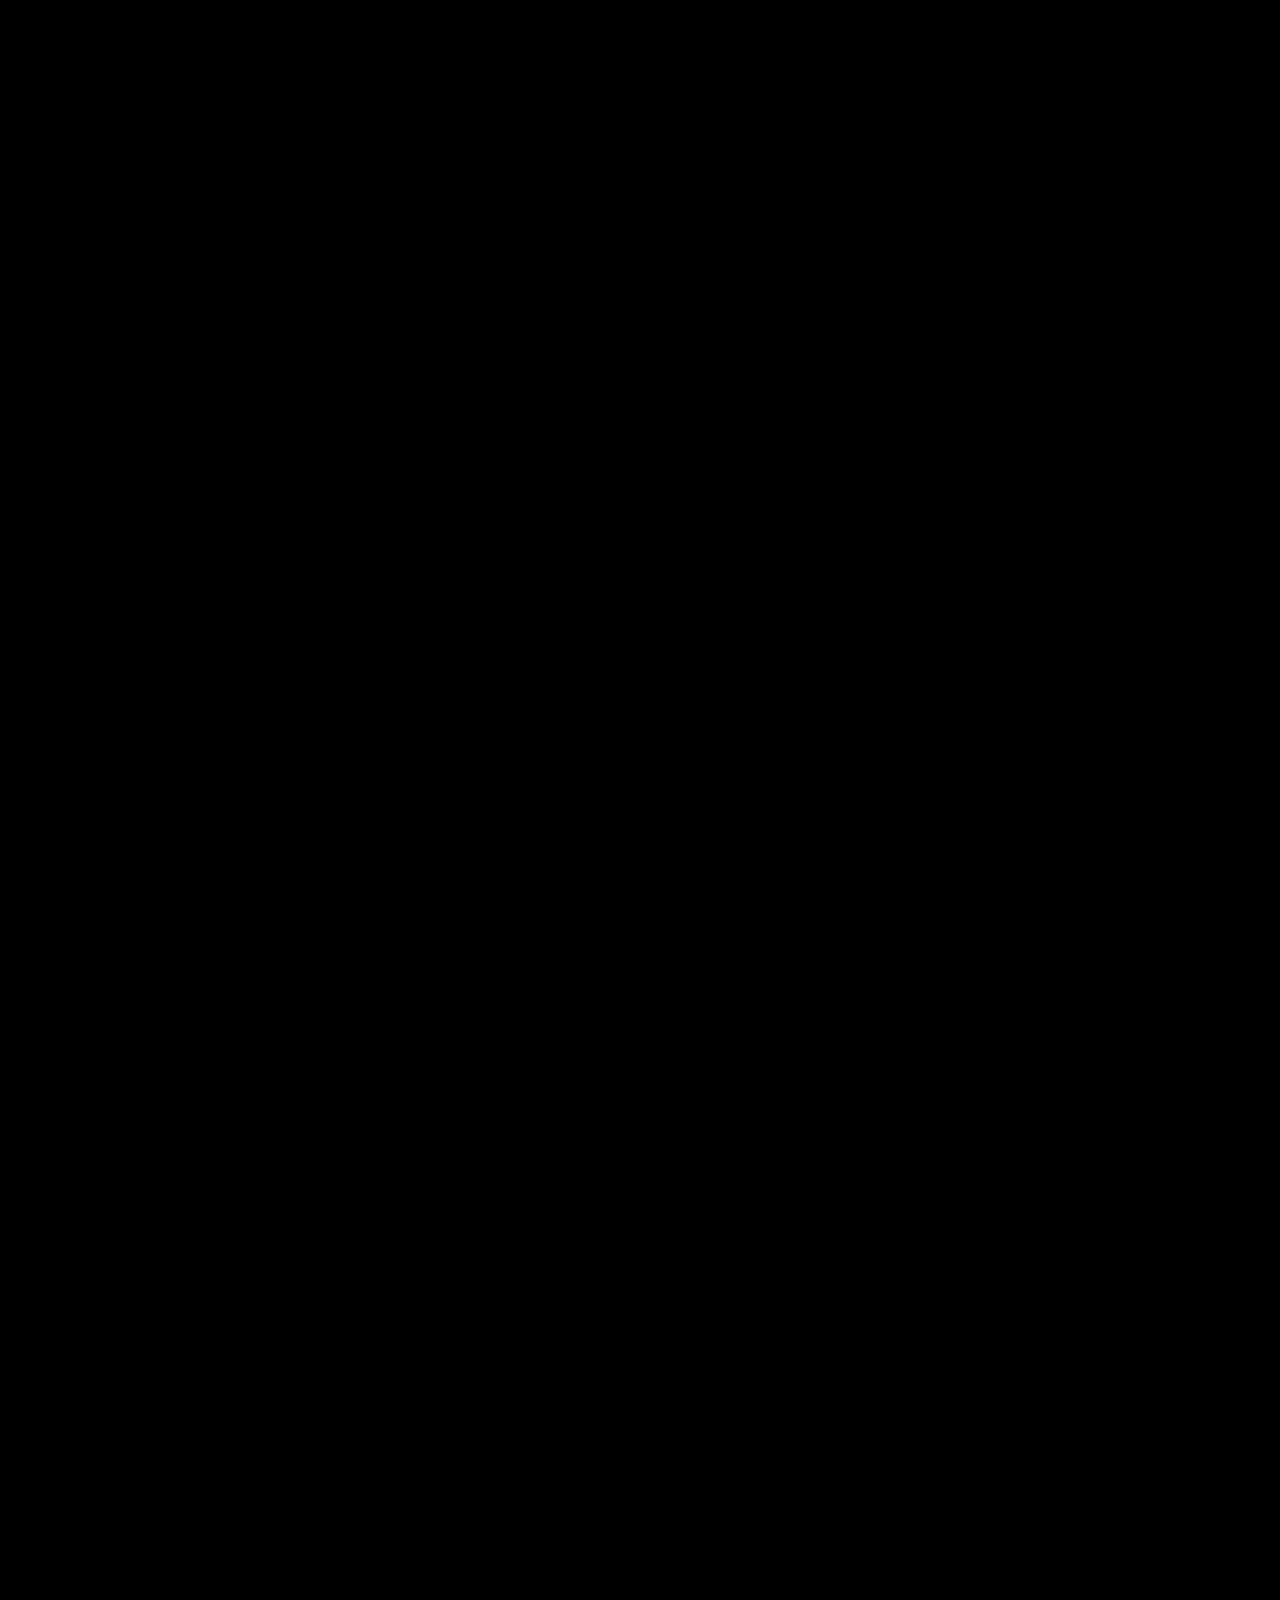
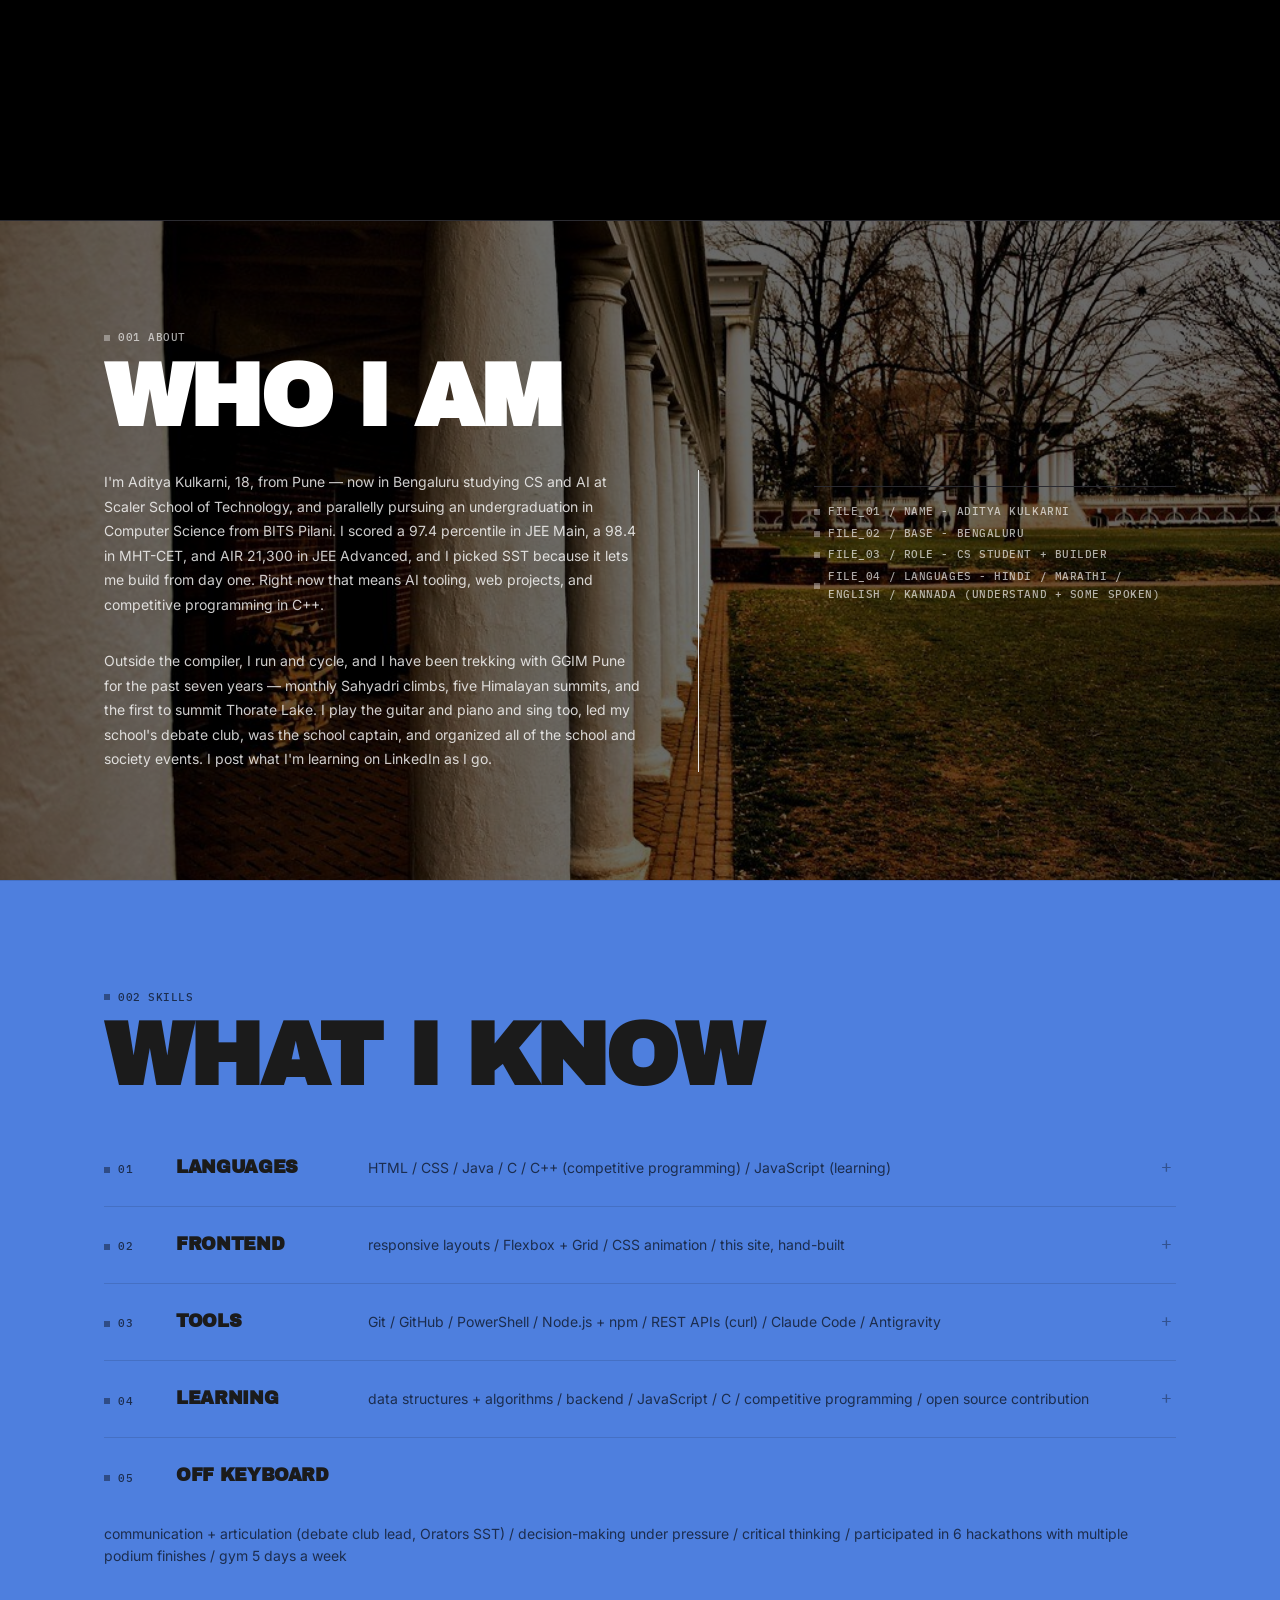
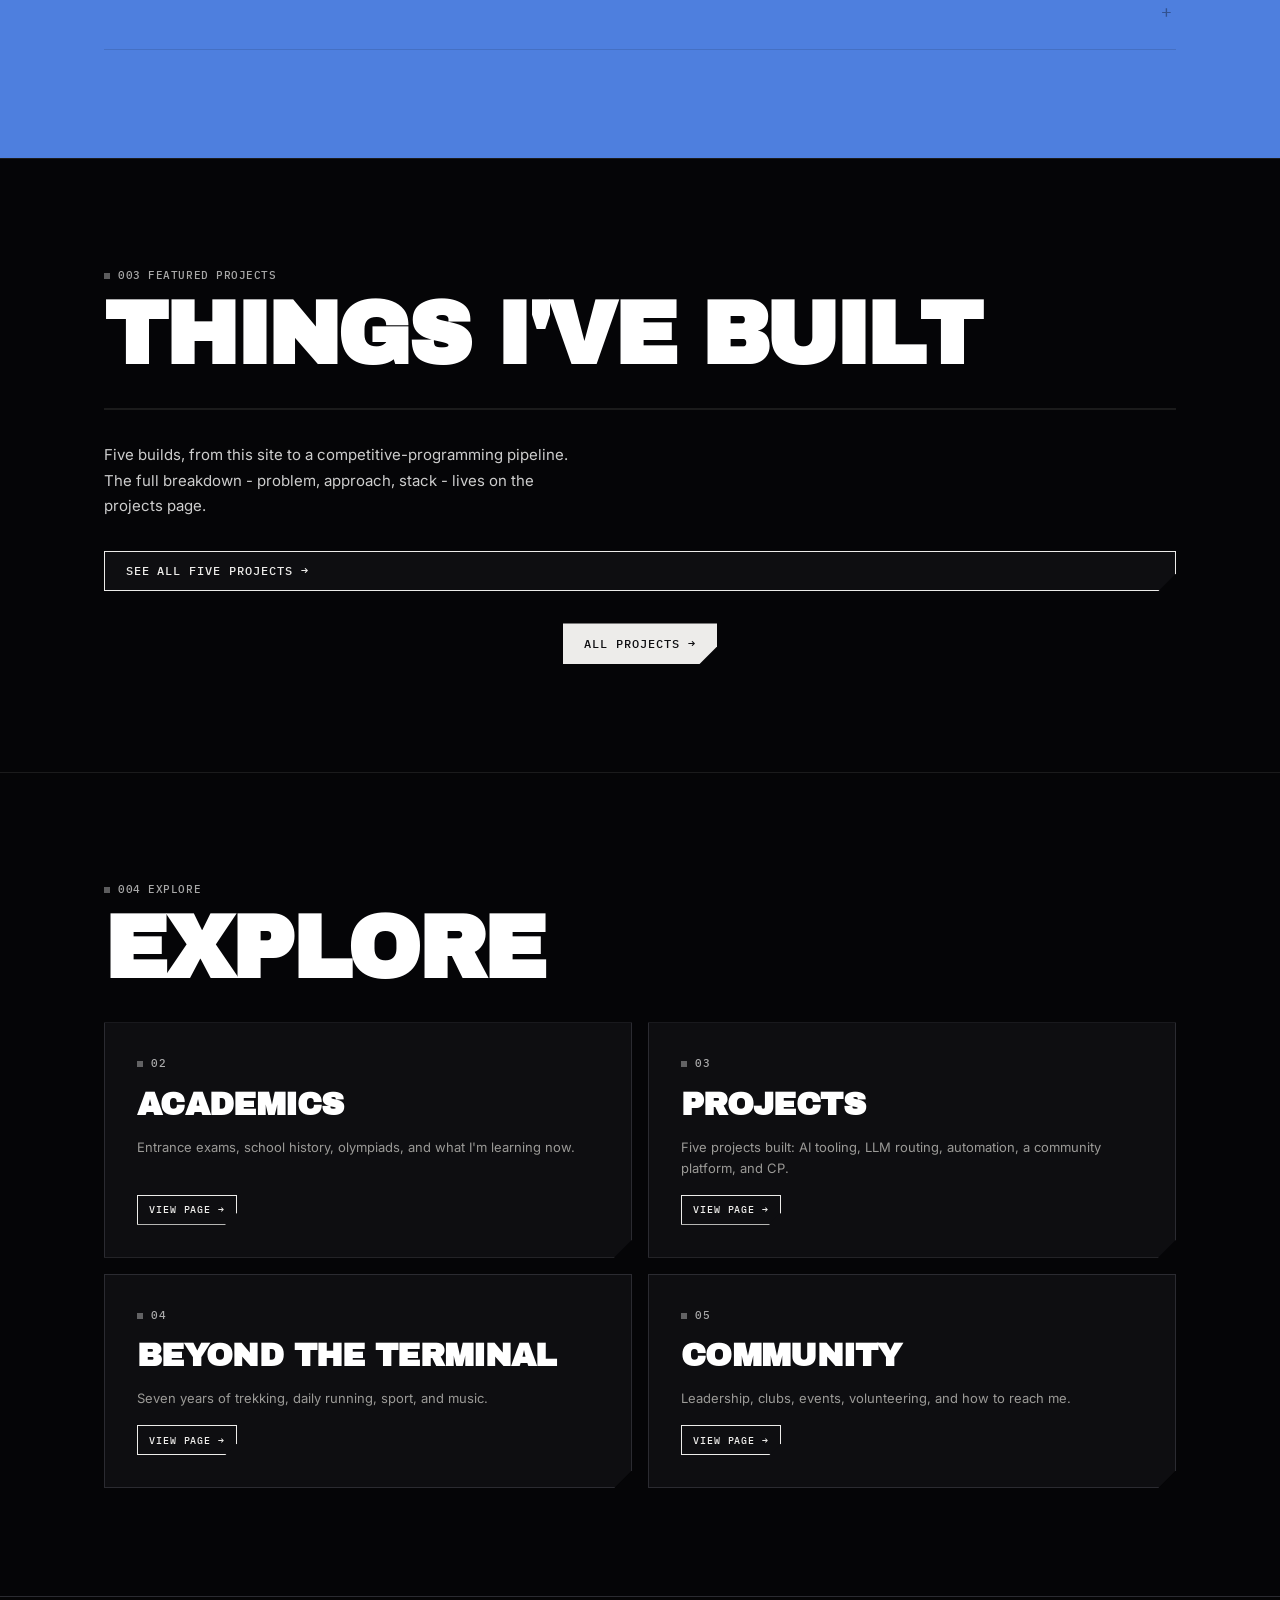
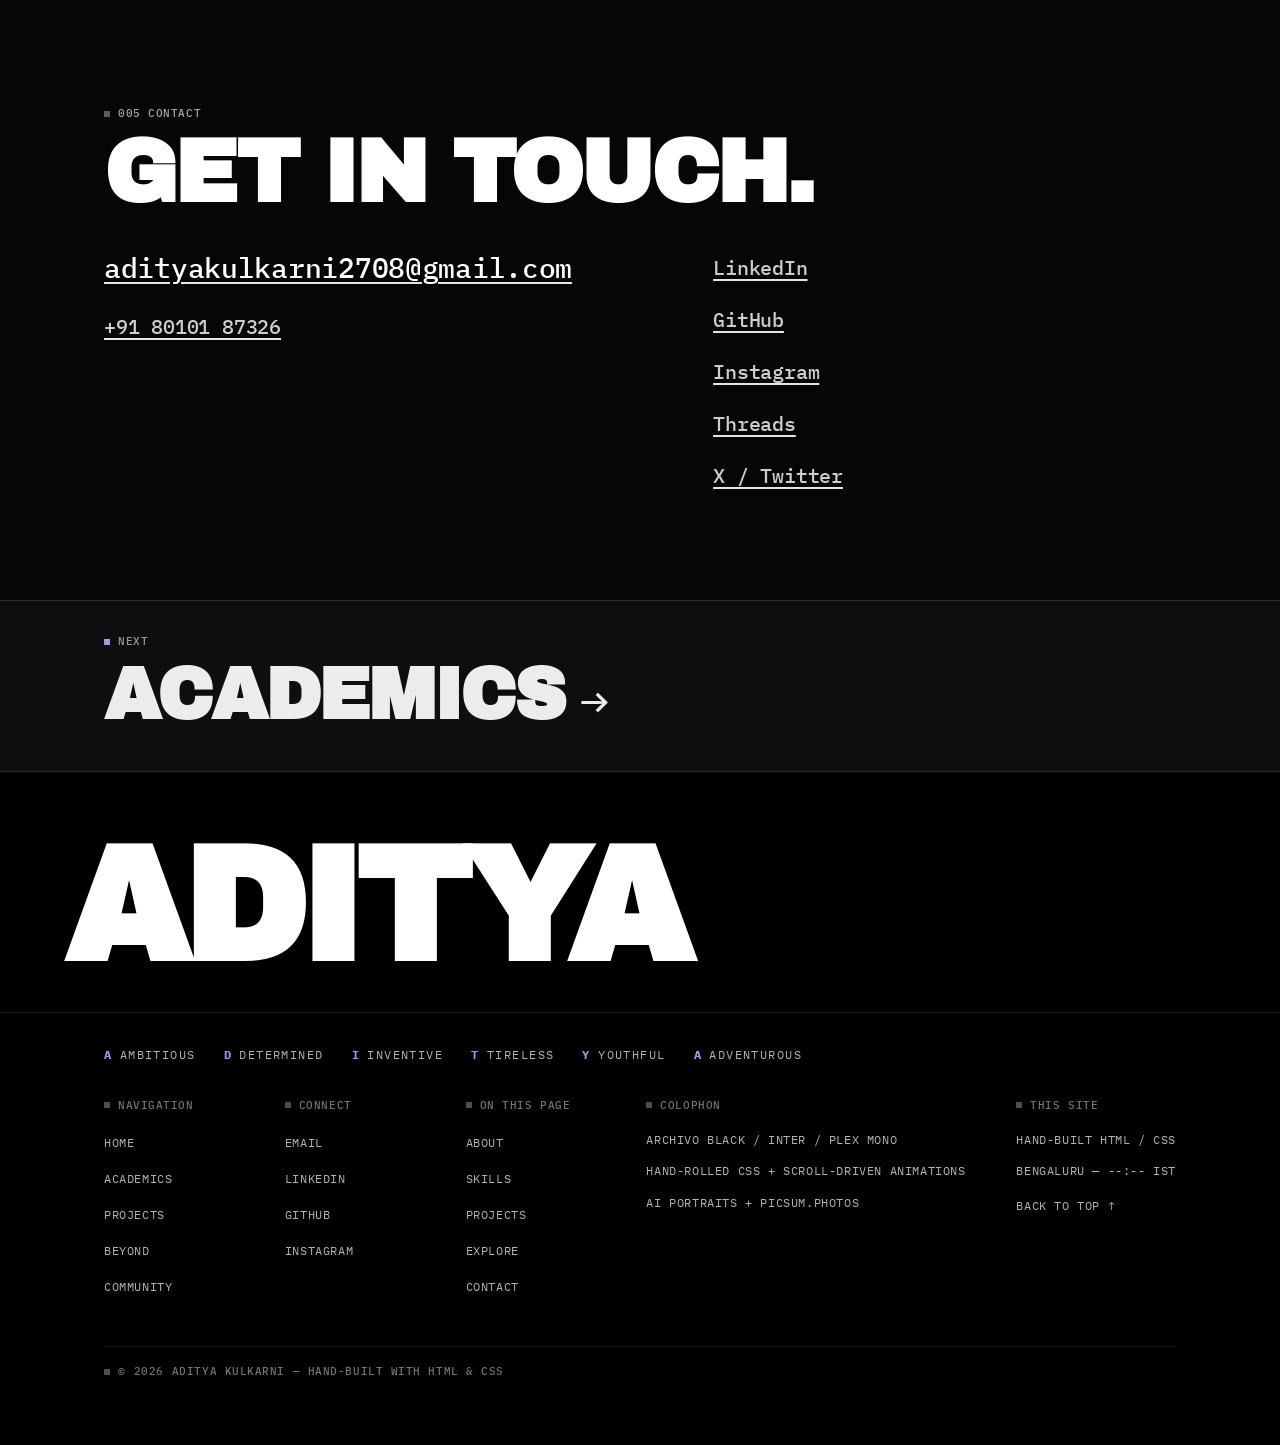
==== commit 15ac85a4: "Restyle music player: framed card in the design language, kebab clipped away The raw native audio ch" ====
--- a/index.html
+++ b/index.html
@@ -508,7 +508,10 @@
 
   <!-- Page theme music: native audio element, no JavaScript needed - press play once. -->
   <div class="music-pill">
-    <span class="section-label music-pill__label">PRESS PLAY &middot; PAGE THEME</span>
+    <div class="music-pill__head">
+      <span class="section-label music-pill__label">SOUND_01 &middot; HERO THEME</span>
+      <span class="music-pill__eq" aria-hidden="true"><i></i><i></i><i></i><i></i><i></i></span>
+    </div>
     <audio controls preload="none" src="assets/music/hero.mp3"></audio>
   </div>
 </body>
--- a/pure-fixes.css
+++ b/pure-fixes.css
@@ -83,21 +83,49 @@
   }
 }
 
-/* 6. MUSIC PILL: native <audio controls> where the JS player sat
-   (fixed, bottom-left). color-scheme makes Chrome render the
-   native controls dark so they sit right on both themes. */
+/* 6. MUSIC PLAYER: the native <audio controls> framed like the rest of
+   the design language - flat plate, hairline, chamfered corner, mono
+   label, static equalizer glyph. Permanently dark in both themes (same
+   rule as the V20 menu glyphs: white on ink, always). The Blink vendor
+   pseudo-elements strip the native panel's own background/radius and
+   hide the overflow kebab, so the pill frame IS the chrome; engines
+   without those pseudo-elements keep their default dark rendering
+   (color-scheme), which still sits cleanly inside the frame. */
 .music-pill {
   position: fixed; left: var(--space-md, 1.25rem); bottom: var(--space-md, 1.25rem);
-  z-index: 700; display: flex; flex-direction: column; gap: 0.4rem;
-  padding: 0.6rem 0.7rem;
-  background: var(--clr-plate); border: 1px solid var(--clr-line);
+  z-index: 700; width: 288px;
+  background: #141416;
+  border: 1px solid rgba(255, 255, 255, 0.14);
+  clip-path: polygon(0 0, calc(100% - 12px) 0, 100% 12px, 100% 100%, 0 100%);
   color-scheme: dark;
 }
-.music-pill__label { font-size: 0.6rem; }
-.music-pill audio { display: block; width: 210px; height: 36px; }
+.music-pill__head {
+  display: flex; align-items: center; justify-content: space-between; gap: 0.5rem;
+  padding: 0.5rem 0.65rem 0.45rem;
+  border-bottom: 1px solid rgba(255, 255, 255, 0.10);
+}
+.music-pill__label { font-size: 0.58rem; letter-spacing: 0.14em; color: #9B9B98; }
+.music-pill__eq { display: inline-flex; align-items: flex-end; gap: 2px; height: 10px; }
+.music-pill__eq i { display: block; width: 2px; background: #EDECEA; }
+.music-pill__eq i:nth-child(1) { height: 4px; }
+.music-pill__eq i:nth-child(2) { height: 9px; }
+.music-pill__eq i:nth-child(3) { height: 6px; }
+.music-pill__eq i:nth-child(4) { height: 10px; }
+.music-pill__eq i:nth-child(5) { height: 3px; }
+.music-pill audio {
+  display: block; height: 40px; background: transparent; outline: none;
+  /* Chrome 151 renders an overflow kebab that CSS can no longer hide via
+     the vendor pseudo-element, so the element is laid out 32px WIDER than
+     the pill and the right edge is clipped off - the kebab (rightmost
+     control) is cut away, everything else stays put. */
+  width: calc(100% + 41px);
+  clip-path: inset(0 41px 0 0);
+}
+.music-pill audio::-webkit-media-controls-enclosure { background: transparent; border-radius: 0; }
+.music-pill audio::-webkit-media-controls-panel { background: transparent; }
+.music-pill audio::-webkit-media-controls-overflow-menu-button { display: none !important; visibility: hidden; width: 0 !important; min-width: 0 !important; opacity: 0; pointer-events: none; }
 @media (max-width: 640px) {
-  .music-pill { left: 0.75rem; bottom: 0.75rem; padding: 0.45rem 0.5rem; }
-  .music-pill audio { width: 168px; height: 32px; }
+  .music-pill { left: 0.75rem; bottom: 0.75rem; width: 232px; }
 }
 
 /* 7. INTRO GATE (home): full-screen overlay dismissed by checking
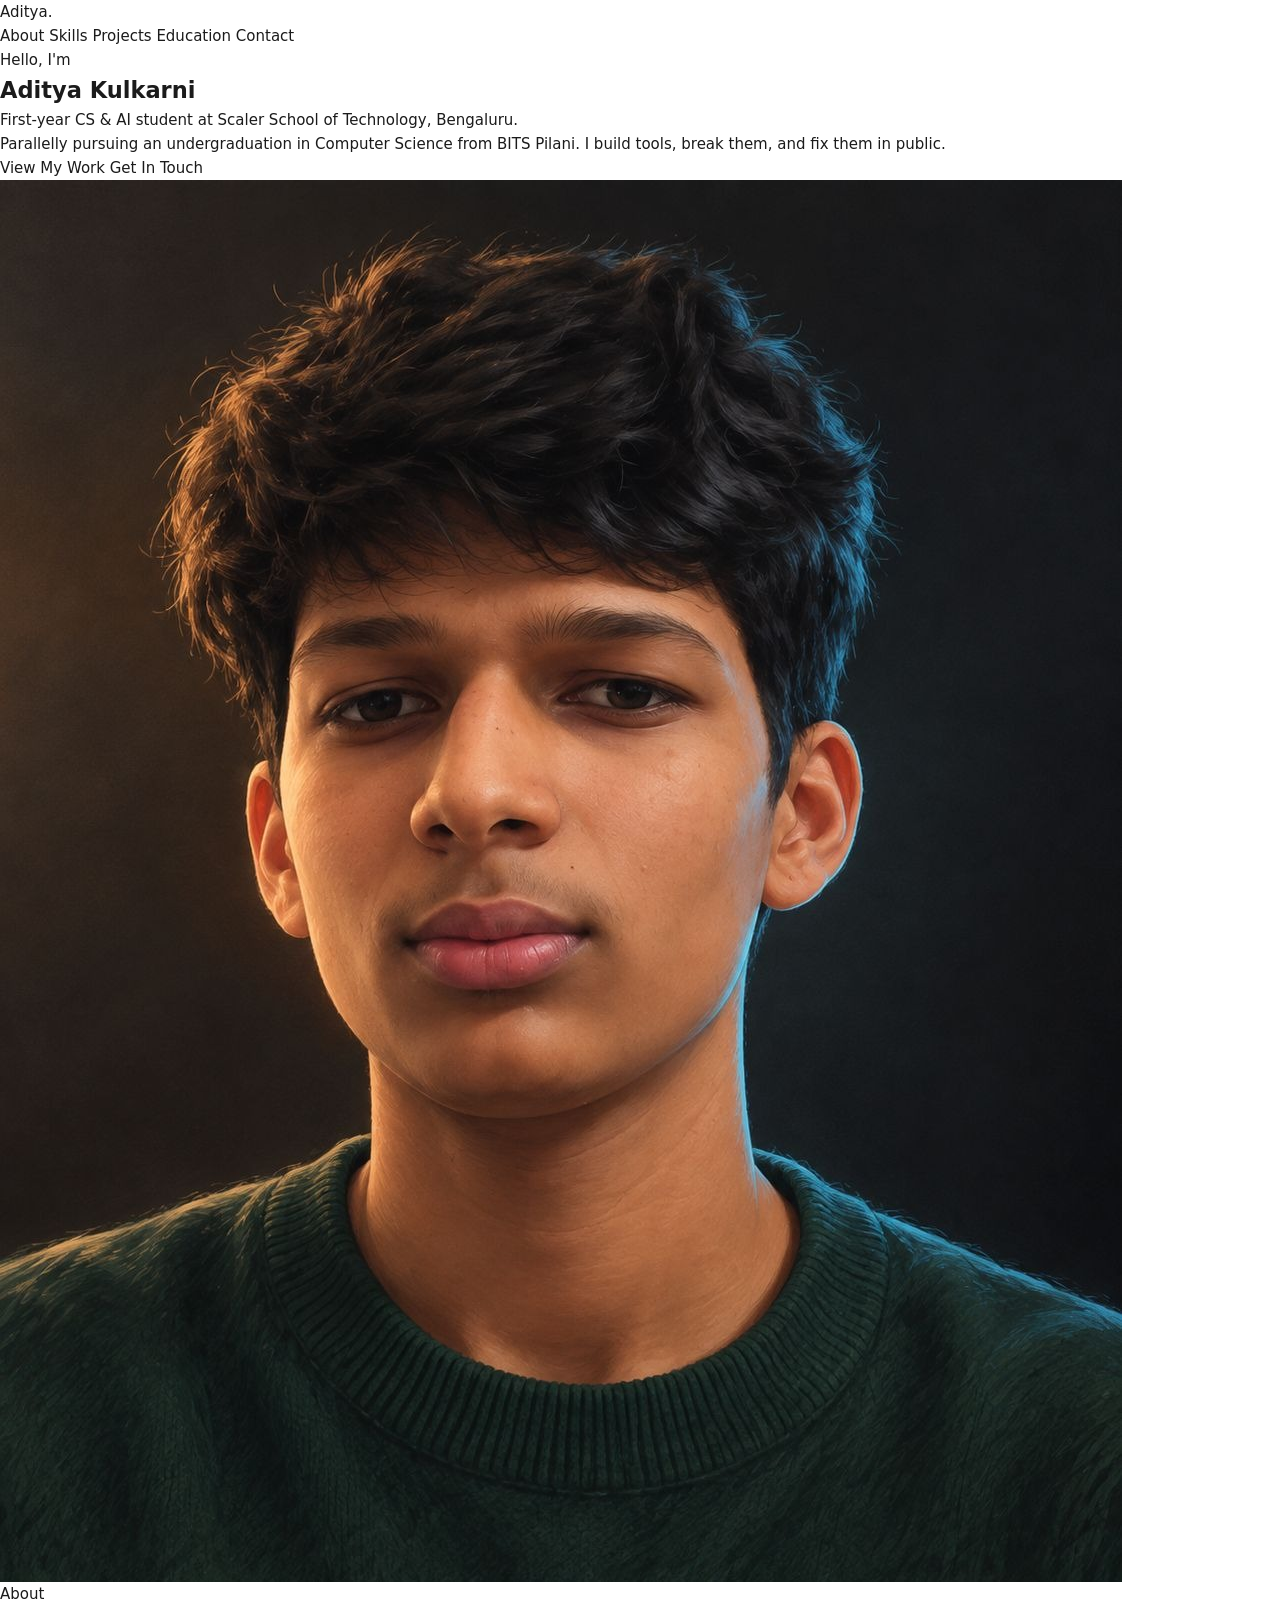
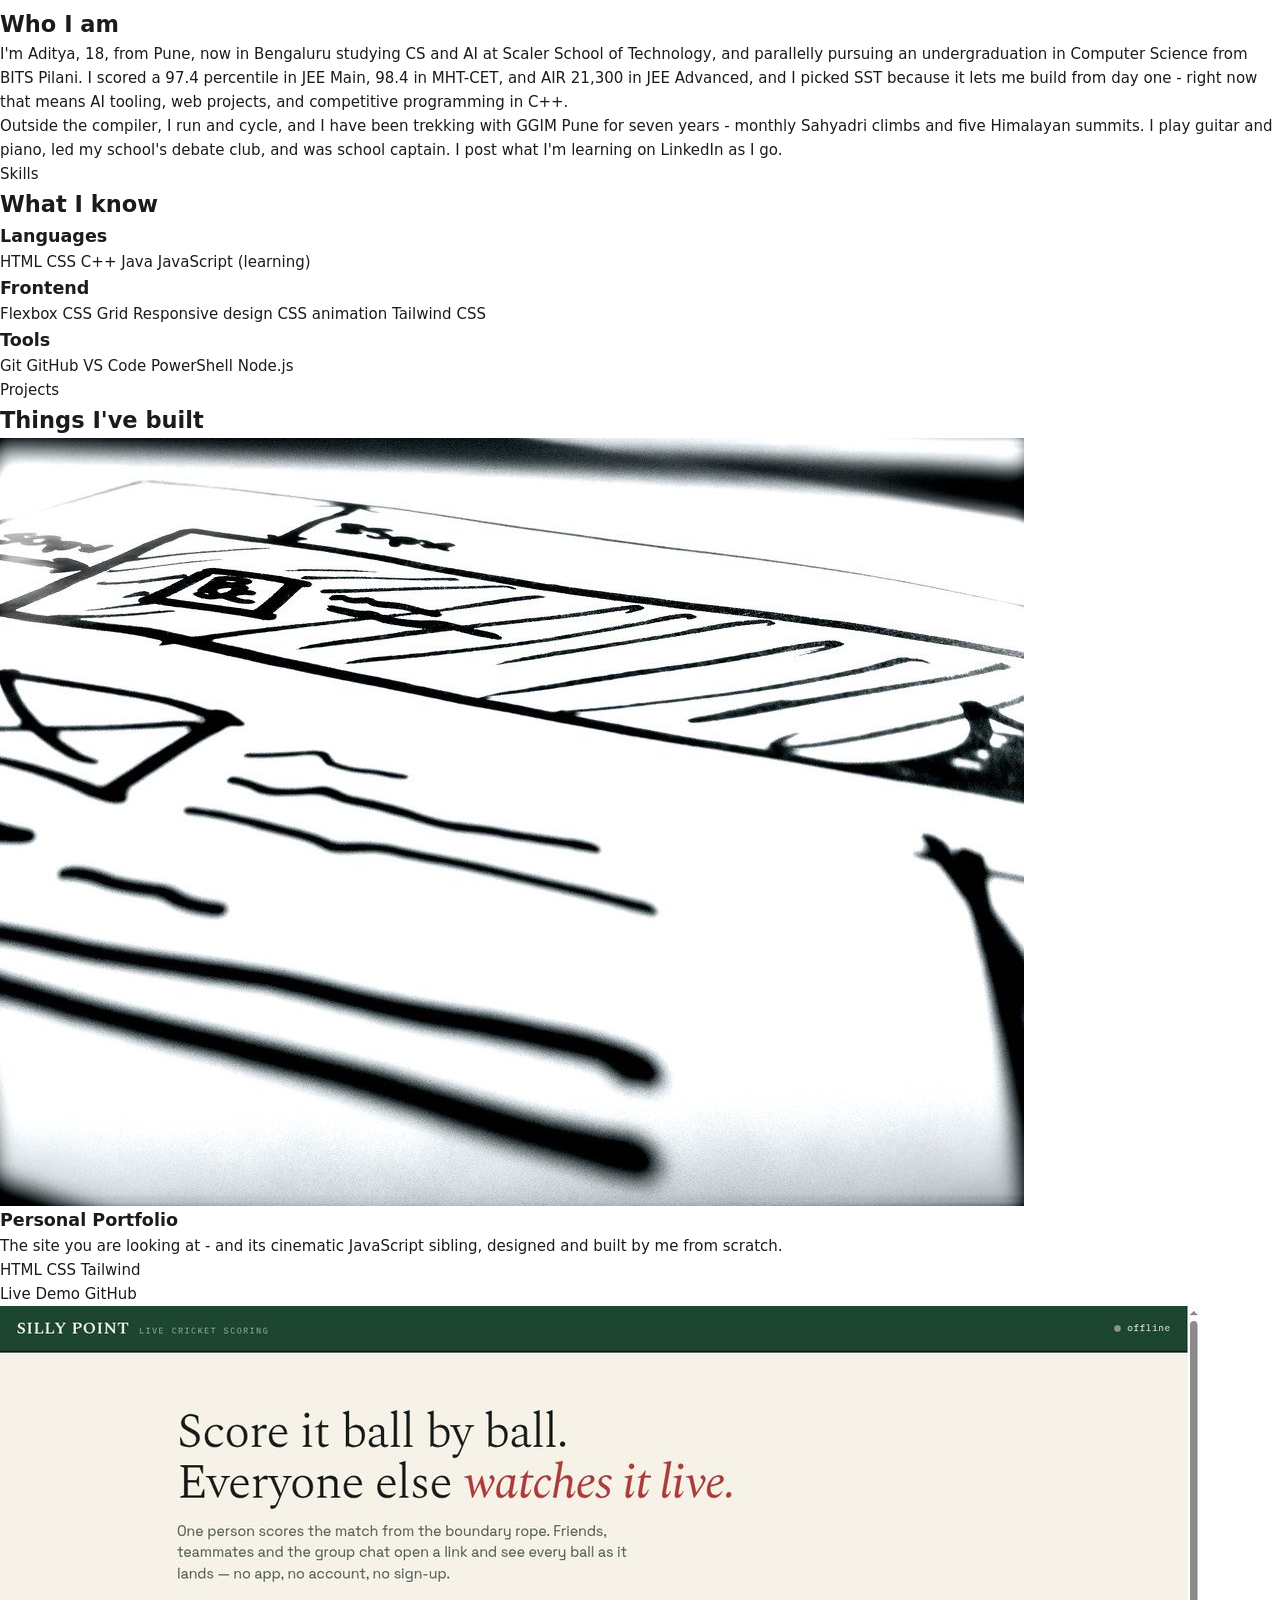
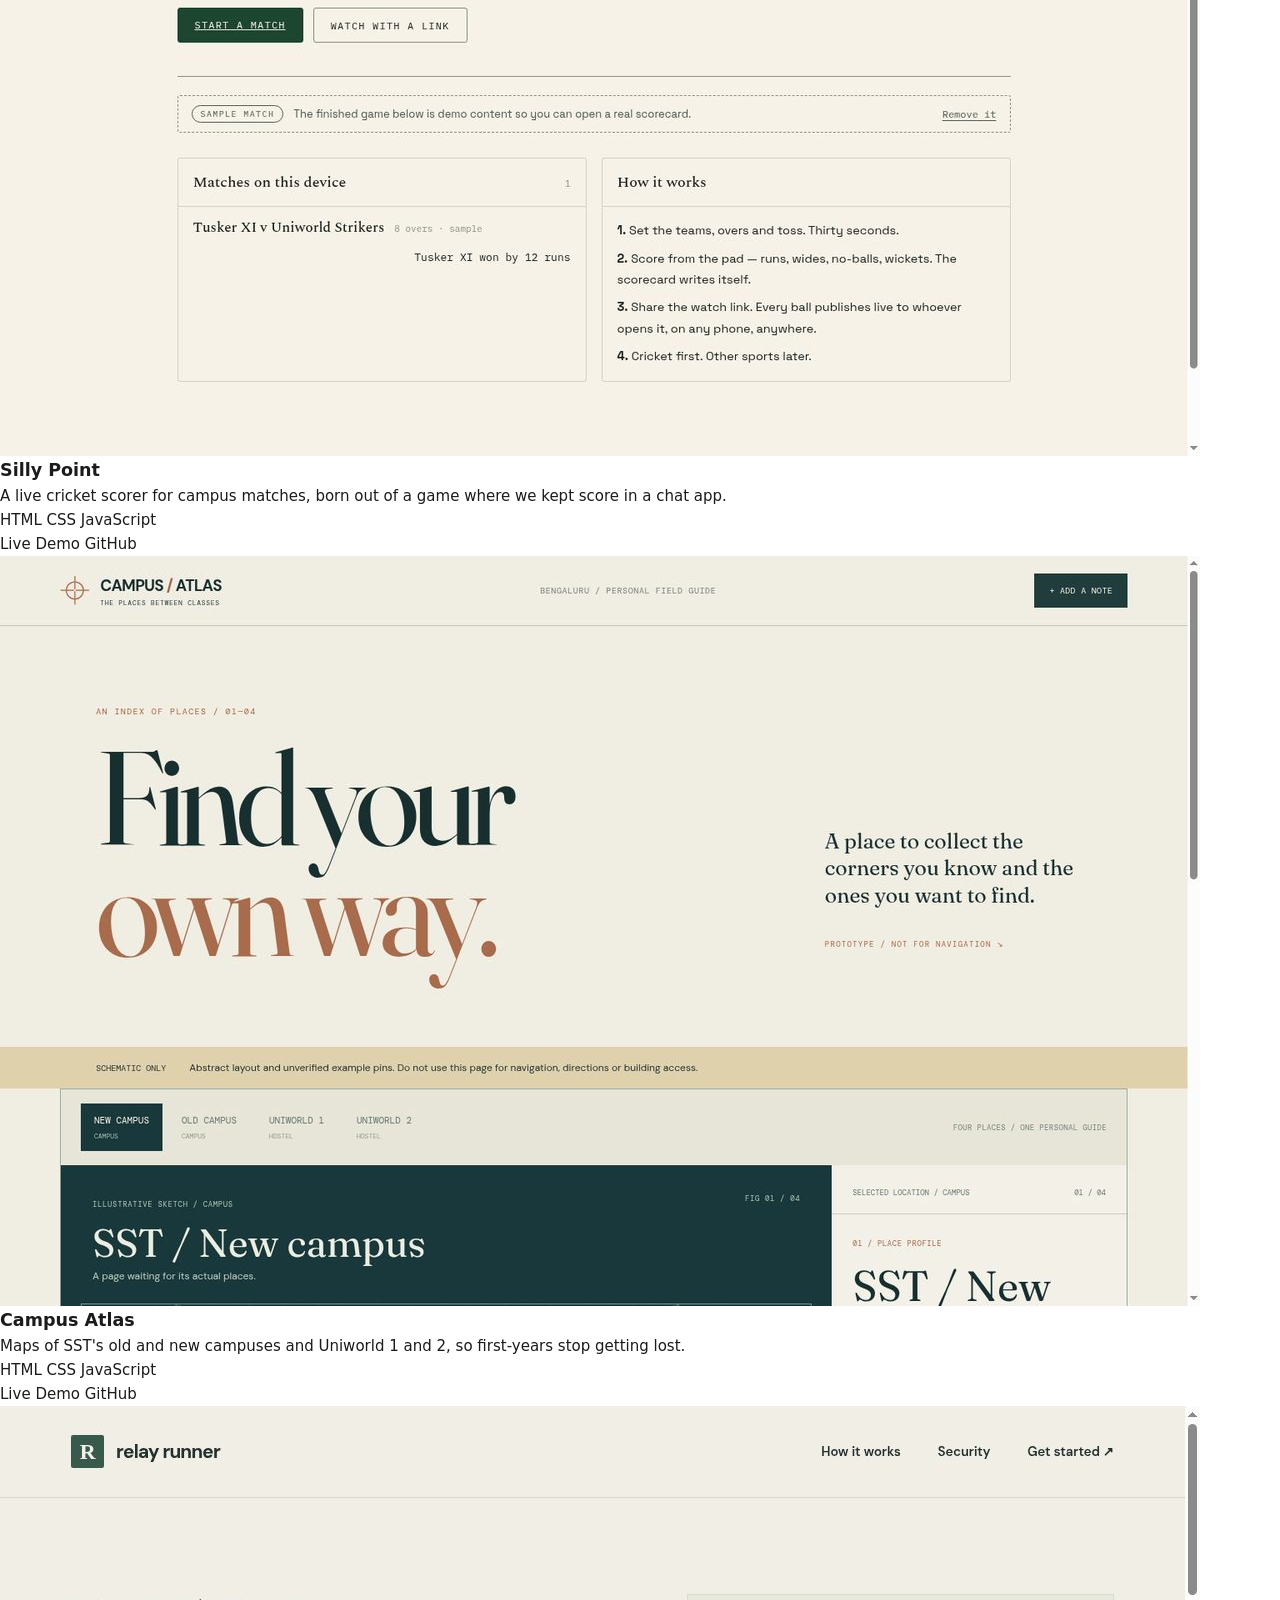
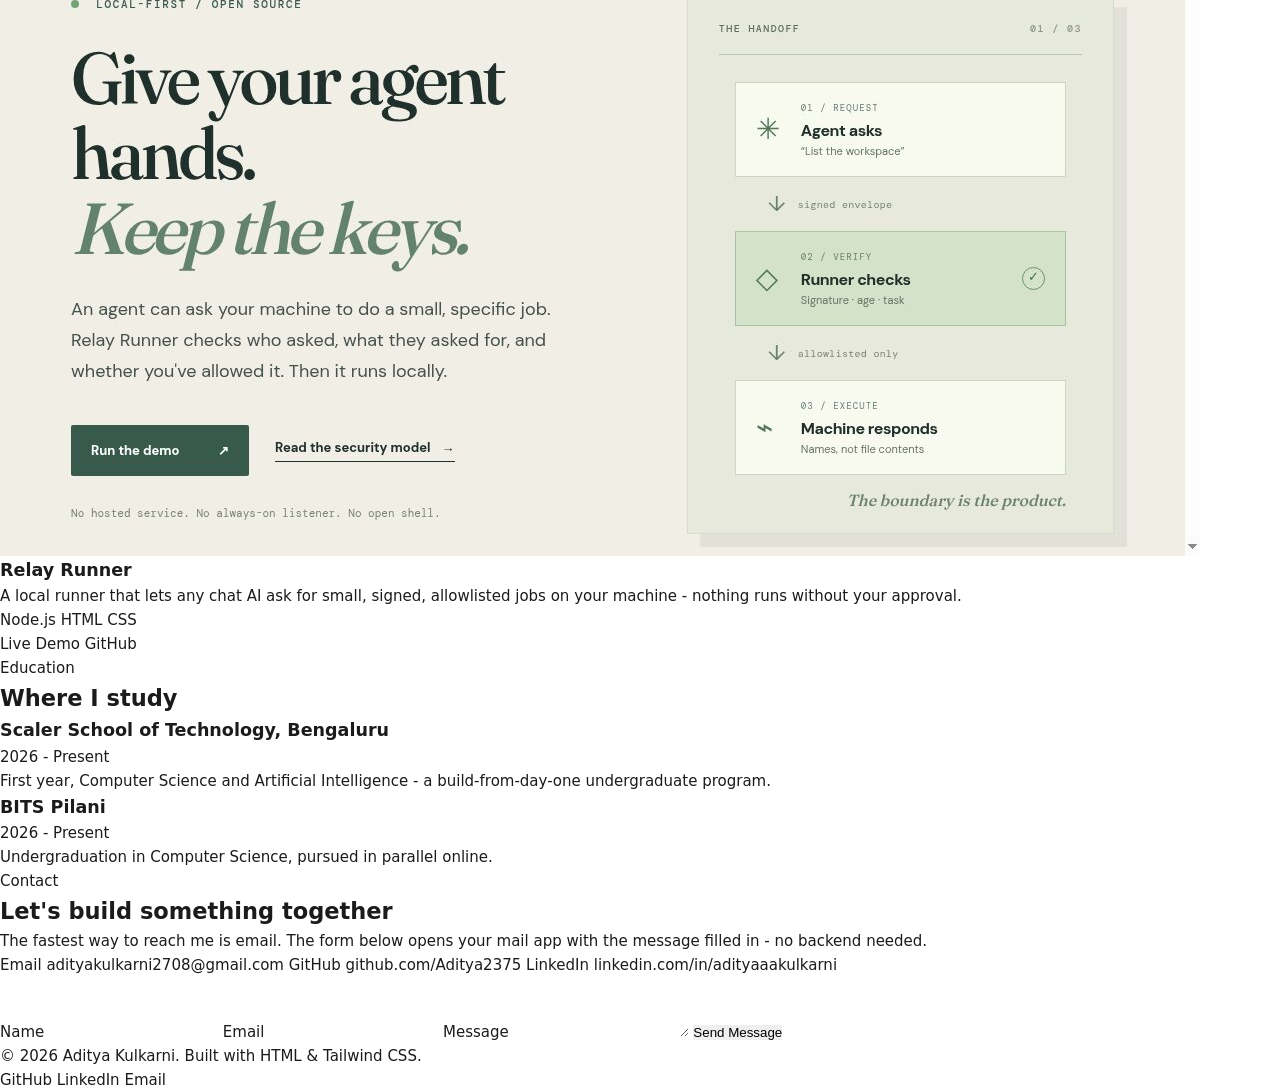
==== commit 4a2a4b26: "Update print statement from 'Hello' to 'Goodbye'" ====
--- a/index.html
+++ b/index.html
@@ -1,518 +1,246 @@
 <!DOCTYPE html>
-<html lang="en" data-theme="dark">
+<html lang="en" class="scroll-smooth">
 <head>
   <meta charset="UTF-8">
   <meta name="viewport" content="width=device-width, initial-scale=1.0">
   <title>Aditya Kulkarni | Portfolio</title>
+  <meta name="description" content="Aditya Kulkarni - first-year CS and AI student at Scaler School of Technology, Bengaluru. Projects, skills and contact.">
   <link rel="icon" href="favicon.svg" type="image/svg+xml">
-  <meta name="description" content="Aditya Kulkarni — first-year CS and AI student at Scaler School of Technology, builder, runner, and competitive programmer.">
-  <link rel="preconnect" href="https://fonts.googleapis.com">
-  <link rel="preconnect" href="https://fonts.gstatic.com" crossorigin>
-  <link href="https://fonts.googleapis.com/css2?family=Archivo+Black&family=IBM+Plex+Mono:wght@400;500&family=Inter:wght@400;500&display=swap" rel="stylesheet">
-  <link rel="stylesheet" href="style.css?v=29">
-  <link rel="stylesheet" href="tailwind-static.css?v=29">
-  <link rel="stylesheet" href="pure-fixes.css?v=29">
-
-  <!-- Tailwind Play CDN, pinned 3.4.16 (Prompt 27): compiles the utility
-       classes in the browser at runtime, so this page needs internet for
-       Tailwind styling. Preflight is OFF - the site's own reset in
-       style.css stays the only base layer, so nothing global shifts. -->
+  <link rel="stylesheet" href="style.css">
 </head>
-<body id="top" data-page="home">
-  <!-- Pure-CSS intro gate: the ENTER label checks a hidden checkbox and
-       html:has(#intro-cb:checked) hides this overlay - no JavaScript. -->
-  <input type="checkbox" id="intro-cb" class="theme-checkbox" aria-hidden="true" tabindex="-1">
-  <div class="intro" role="dialog" aria-label="Enter the portfolio">
-    <div class="intro__stage">
-      <p class="intro__word" aria-hidden="true">A<span class="intro__d">D</span>ITYA</p>
-    </div>
-    <p class="intro__readout" role="status">//PORTFOLIO READY - PRESS ENTER</p>
-    <label for="intro-cb" class="intro__enter">ENTER</label>
-  </div>
-
-  <!-- SHARED: keep identical on all 5 pages -->
-  <input type="checkbox" id="menu-toggle" class="menu-checkbox" aria-hidden="true">
-  <input type="checkbox" id="theme-cb" class="theme-checkbox" aria-hidden="true" tabindex="-1">
-  <div class="nav-overlay" role="dialog" aria-label="Site navigation" aria-modal="true">
-    <div class="nav-overlay__photo" aria-hidden="true"><img src="assets/bg/menu-waterfall.jpg" alt="" loading="lazy"></div>
-    <div class="nav-overlay__inner">
-      <label for="menu-toggle" class="nav-overlay__close" aria-label="Close navigation menu">
-        <span class="section-label">✕ CLOSE</span>
-      </label>
-      <nav class="nav-overlay__nav" aria-label="Overlay navigation">
-        <ul role="list" class="flex flex-col gap-3">
-          <li class="nav-overlay__item nav-overlay__item--current" data-index="01">
-            <label for="menu-toggle"><a href="index.html" class="nav-overlay__link" aria-current="page">01 Home</a></label>
-            <ul class="nav-overlay__sub" role="list">
-              <li><label for="menu-toggle"><a href="#about" class="nav-overlay__sub-link">About</a></label></li>
-              <li><label for="menu-toggle"><a href="#skills" class="nav-overlay__sub-link">Skills</a></label></li>
-              <li><label for="menu-toggle"><a href="#projects" class="nav-overlay__sub-link">Projects</a></label></li>
-              <li><label for="menu-toggle"><a href="#explore" class="nav-overlay__sub-link">Explore</a></label></li>
-              <li><label for="menu-toggle"><a href="#contact" class="nav-overlay__sub-link">Contact</a></label></li>
-            </ul>
-          </li>
-          <li class="nav-overlay__item" data-index="02">
-            <label for="menu-toggle"><a href="academics.html" class="nav-overlay__link">02 Academics</a></label>
-          </li>
-          <li class="nav-overlay__item" data-index="03">
-            <label for="menu-toggle"><a href="projects.html" class="nav-overlay__link">03 Projects</a></label>
-          </li>
-          <li class="nav-overlay__item" data-index="04">
-            <label for="menu-toggle"><a href="beyond.html" class="nav-overlay__link">04 Beyond The Terminal</a></label>
-          </li>
-          <li class="nav-overlay__item" data-index="05">
-            <label for="menu-toggle"><a href="community.html" class="nav-overlay__link">05 Community</a></label>
-          </li>
-        </ul>
-      </nav>
-      <p class="nav-overlay__footer section-label" aria-hidden="true">ADITYA KULKARNI — PORTFOLIO</p>
-    </div>
-  </div>
-  <!-- fixed top bar: position:fixed + z-index, white bg, hairline bottom border -->
-  <header class="navbar fixed top-0 inset-x-0 z-[800] bg-white border-b border-hairline" id="navbar">
-    <nav class="navbar__inner flex items-center justify-between px-[clamp(1rem,4vw,3rem)] min-h-14 max-w-[1200px] mx-auto" aria-label="Primary navigation">
-      <div class="navbar__brand flex items-center gap-3">
-        <label for="menu-toggle" class="menu-trigger" aria-label="Open navigation menu"><span class="menu-trigger__bars" aria-hidden="true"><i></i><i></i><i></i></span></label>
-        <a href="index.html" class="navbar__logo font-display text-[1.1rem] font-black tracking-[-0.02em] text-ink uppercase">AK</a>
-        <span class="scroll-pct" aria-hidden="true">000</span>
-      </div>
-      <ul class="navbar__links hidden md:flex md:items-center md:gap-4 md:flex-wrap md:justify-center" role="list">
-        <li><a href="#about" class="navbar__link font-mono text-[0.6875rem] font-medium tracking-[0.1em] uppercase text-muted py-[0.3em] px-[0.5em] transition-colors duration-150 ease-[cubic-bezier(0.16,1,0.3,1)] hover:text-ink focus-visible:text-ink focus-visible:outline-none">About</a></li>
-        <li><a href="#skills" class="navbar__link font-mono text-[0.6875rem] font-medium tracking-[0.1em] uppercase text-muted py-[0.3em] px-[0.5em] transition-colors duration-150 ease-[cubic-bezier(0.16,1,0.3,1)] hover:text-ink focus-visible:text-ink focus-visible:outline-none">Skills</a></li>
-        <li><a href="#projects" class="navbar__link font-mono text-[0.6875rem] font-medium tracking-[0.1em] uppercase text-muted py-[0.3em] px-[0.5em] transition-colors duration-150 ease-[cubic-bezier(0.16,1,0.3,1)] hover:text-ink focus-visible:text-ink focus-visible:outline-none">Projects</a></li>
-        <li><a href="#explore" class="navbar__link font-mono text-[0.6875rem] font-medium tracking-[0.1em] uppercase text-muted py-[0.3em] px-[0.5em] transition-colors duration-150 ease-[cubic-bezier(0.16,1,0.3,1)] hover:text-ink focus-visible:text-ink focus-visible:outline-none">Explore</a></li>
-        <li><a href="#contact" class="navbar__link font-mono text-[0.6875rem] font-medium tracking-[0.1em] uppercase text-muted py-[0.3em] px-[0.5em] transition-colors duration-150 ease-[cubic-bezier(0.16,1,0.3,1)] hover:text-ink focus-visible:text-ink focus-visible:outline-none">Contact</a></li>
-      </ul>
-      <div class="navbar__actions flex items-center gap-2">
-
-
-        <label for="theme-cb" class="theme-toggle" aria-label="Switch between dark and light theme">
-          <svg class="theme-toggle__icon theme-toggle__sun" viewBox="0 0 24 24" fill="none" stroke="currentColor" stroke-width="1.5" stroke-linecap="round" aria-hidden="true"><circle cx="12" cy="12" r="4"/><path d="M12 2v2M12 20v2M4.93 4.93l1.41 1.41M17.66 17.66l1.41 1.41M2 12h2M20 12h2M4.93 19.07l1.41-1.41M17.66 6.34l1.41-1.41"/></svg>
-          <svg class="theme-toggle__icon theme-toggle__moon" viewBox="0 0 24 24" fill="none" stroke="currentColor" stroke-width="1.5" stroke-linecap="round" stroke-linejoin="round" aria-hidden="true"><path d="M21 12.79A9 9 0 1 1 11.21 3 7 7 0 0 0 21 12.79z"/></svg>
-        </label>
-        <a href="index.html#contact" class="btn btn--outline navbar__cta hidden md:inline-flex">Contact</a>
+<body class="bg-slate-50 font-sans text-slate-800 antialiased">
+
+  <!-- Navigation Bar (Flexbox + sticky positioning) -->
+  <header class="sticky top-0 z-50 border-b border-slate-200 bg-white/90 backdrop-blur">
+    <nav class="mx-auto flex max-w-5xl flex-col items-center gap-3 px-6 py-4 sm:flex-row sm:justify-between">
+      <a href="#top" class="text-lg font-bold tracking-tight text-slate-900">Aditya<span class="text-indigo-600">.</span></a>
+      <div class="flex flex-wrap items-center justify-center gap-1 text-sm font-medium">
+        <a href="#about" class="rounded-lg px-3 py-2 transition-colors hover:bg-slate-100 hover:text-indigo-600">About</a>
+        <a href="#skills" class="rounded-lg px-3 py-2 transition-colors hover:bg-slate-100 hover:text-indigo-600">Skills</a>
+        <a href="#projects" class="rounded-lg px-3 py-2 transition-colors hover:bg-slate-100 hover:text-indigo-600">Projects</a>
+        <a href="#education" class="rounded-lg px-3 py-2 transition-colors hover:bg-slate-100 hover:text-indigo-600">Education</a>
+        <a href="#contact" class="rounded-lg bg-indigo-600 px-4 py-2 text-white transition-colors hover:bg-indigo-700">Contact</a>
       </div>
     </nav>
   </header>
 
-    <!-- V5 background photo credits (CC-licensed, Openverse):
-       home-contact: "A hand presses the dial of a vintage rotary telephone on a desk next to a sleek laptop" by Shixart1985 - by (https://creativecommons.org/licenses/by/2.0/) - https://commons.wikimedia.org/w/index.php?curid=190999318
-       home-skills: "HTML Code" by Sebastian Fuss - by-sa (https://creativecommons.org/licenses/by-sa/2.0/) - https://www.flickr.com/photos/37868239@N02/5848333881
-       home-projects: "The completed workplace" by yprime - by (https://creativecommons.org/licenses/by/2.0/) - https://www.flickr.com/photos/24613260@N06/5569638156
-       home-about: "University of Virginia" by Phil Roeder - by - https://www.flickr.com/photos/88876166@N00/5551813436 -->
-<main>
-    <!-- SHARED: keep identical on all 5 pages -->
-    <!-- ── HERO: 12-frame face-turn scroll sequence (Prompt 9G) ──
-         300vh scroll stage; a sticky 100svh screen holds 12 stacked frames.
-         <picture> picks the set: wide screens (min-aspect-ratio 1/1) download
-         only the 16:9 landscape set (face right of centre, headline over the
-         dark left half); phones and portrait tablets download only the 4:5 set. -->
-    <section class="hero-stage" id="hero" aria-labelledby="hero-heading" style="--frame-count: 38">
-      <!-- FACE-CLIP ACTIVE: script.js swaps the 12-frame stack for the
-           scroll-scrubbed AI clip (assets/video/face-turn.mp4). The frames
-           stay in the DOM as the no-JS / reduced-motion / pre-load fallback. -->
-      <div class="hero-sticky">
-        <!-- Frame stack: frame01 (side profile) sits at the bottom, frame12
-             (facing camera) on top. Each frame carries --i; the stage carries
-             --frame-count; the CSS slices the scroll range from those two. -->
-        <div class="hero-bg">
-          <picture class="portrait-frame portrait-frame--first" style="--i: 1">
-            <img src="assets/frames/frame01.jpg?v=29" alt="" aria-hidden="true" width="1920" height="1080" fetchpriority="high">
-          </picture>
-          <picture class="portrait-frame" style="--i: 2">
-            <img src="assets/frames/frame02.jpg?v=29" alt="" aria-hidden="true" width="1920" height="1080" decoding="async">
-          </picture>
-          <picture class="portrait-frame" style="--i: 3">
-            <img src="assets/frames/frame03.jpg?v=29" alt="" aria-hidden="true" width="1920" height="1080" decoding="async">
-          </picture>
-          <picture class="portrait-frame" style="--i: 4">
-            <img src="assets/frames/frame04.jpg?v=29" alt="" aria-hidden="true" width="1920" height="1080" decoding="async">
-          </picture>
-          <picture class="portrait-frame" style="--i: 5">
-            <img src="assets/frames/frame05.jpg?v=29" alt="" aria-hidden="true" width="1920" height="1080" decoding="async">
-          </picture>
-          <picture class="portrait-frame" style="--i: 6">
-            <img src="assets/frames/frame06.jpg?v=29" alt="" aria-hidden="true" width="1920" height="1080" decoding="async">
-          </picture>
-          <picture class="portrait-frame" style="--i: 7">
-            <img src="assets/frames/frame07.jpg?v=29" alt="" aria-hidden="true" width="1920" height="1080" decoding="async">
-          </picture>
-          <picture class="portrait-frame" style="--i: 8">
-            <img src="assets/frames/frame08.jpg?v=29" alt="" aria-hidden="true" width="1920" height="1080" decoding="async">
-          </picture>
-          <picture class="portrait-frame" style="--i: 9">
-            <img src="assets/frames/frame09.jpg?v=29" alt="" aria-hidden="true" width="1920" height="1080" decoding="async">
-          </picture>
-          <picture class="portrait-frame" style="--i: 10">
-            <img src="assets/frames/frame10.jpg?v=29" alt="" aria-hidden="true" width="1920" height="1080" decoding="async">
-          </picture>
-          <picture class="portrait-frame" style="--i: 11">
-            <img src="assets/frames/frame11.jpg?v=29" alt="" aria-hidden="true" width="1920" height="1080" decoding="async">
-          </picture>
-          <picture class="portrait-frame" style="--i: 12">
-            <img src="assets/frames/frame12.jpg?v=29" alt="" aria-hidden="true" width="1920" height="1080" decoding="async">
-          </picture>
-          <picture class="portrait-frame" style="--i: 13">
-            <img src="assets/frames/frame13.jpg?v=29" alt="" aria-hidden="true" width="1920" height="1080" decoding="async">
-          </picture>
-          <picture class="portrait-frame" style="--i: 14">
-            <img src="assets/frames/frame14.jpg?v=29" alt="" aria-hidden="true" width="1920" height="1080" decoding="async">
-          </picture>
-          <picture class="portrait-frame" style="--i: 15">
-            <img src="assets/frames/frame15.jpg?v=29" alt="" aria-hidden="true" width="1920" height="1080" decoding="async">
-          </picture>
-          <picture class="portrait-frame" style="--i: 16">
-            <img src="assets/frames/frame16.jpg?v=29" alt="" aria-hidden="true" width="1920" height="1080" decoding="async">
-          </picture>
-          <picture class="portrait-frame" style="--i: 17">
-            <img src="assets/frames/frame17.jpg?v=29" alt="" aria-hidden="true" width="1920" height="1080" decoding="async">
-          </picture>
-          <picture class="portrait-frame" style="--i: 18">
-            <img src="assets/frames/frame18.jpg?v=29" alt="" aria-hidden="true" width="1920" height="1080" decoding="async">
-          </picture>
-          <picture class="portrait-frame" style="--i: 19">
-            <img src="assets/frames/frame19.jpg?v=29" alt="" aria-hidden="true" width="1920" height="1080" decoding="async">
-          </picture>
-          <picture class="portrait-frame" style="--i: 20">
-            <img src="assets/frames/frame20.jpg?v=29" alt="" aria-hidden="true" width="1920" height="1080" decoding="async">
-          </picture>
-          <picture class="portrait-frame" style="--i: 21">
-            <img src="assets/frames/frame21.jpg?v=29" alt="" aria-hidden="true" width="1920" height="1080" decoding="async">
-          </picture>
-          <picture class="portrait-frame" style="--i: 22">
-            <img src="assets/frames/frame22.jpg?v=29" alt="" aria-hidden="true" width="1920" height="1080" decoding="async">
-          </picture>
-          <picture class="portrait-frame" style="--i: 23">
-            <img src="assets/frames/frame23.jpg?v=29" alt="" aria-hidden="true" width="1920" height="1080" decoding="async">
-          </picture>
-          <picture class="portrait-frame" style="--i: 24">
-            <img src="assets/frames/frame24.jpg?v=29" alt="" aria-hidden="true" width="1920" height="1080" decoding="async">
-          </picture>
-          <picture class="portrait-frame" style="--i: 25">
-            <img src="assets/frames/frame25.jpg?v=29" alt="" aria-hidden="true" width="1920" height="1080" decoding="async">
-          </picture>
-          <picture class="portrait-frame" style="--i: 26">
-            <img src="assets/frames/frame26.jpg?v=29" alt="" aria-hidden="true" width="1920" height="1080" decoding="async">
-          </picture>
-          <picture class="portrait-frame" style="--i: 27">
-            <img src="assets/frames/frame27.jpg?v=29" alt="" aria-hidden="true" width="1920" height="1080" decoding="async">
-          </picture>
-          <picture class="portrait-frame" style="--i: 28">
-            <img src="assets/frames/frame28.jpg?v=29" alt="" aria-hidden="true" width="1920" height="1080" decoding="async">
-          </picture>
-          <picture class="portrait-frame" style="--i: 29">
-            <img src="assets/frames/frame29.jpg?v=29" alt="" aria-hidden="true" width="1920" height="1080" decoding="async">
-          </picture>
-          <picture class="portrait-frame" style="--i: 30">
-            <img src="assets/frames/frame30.jpg?v=29" alt="" aria-hidden="true" width="1920" height="1080" decoding="async">
-          </picture>
-          <picture class="portrait-frame" style="--i: 31">
-            <img src="assets/frames/frame31.jpg?v=29" alt="" aria-hidden="true" width="1920" height="1080" decoding="async">
-          </picture>
-          <picture class="portrait-frame" style="--i: 32">
-            <img src="assets/frames/frame32.jpg?v=29" alt="" aria-hidden="true" width="1920" height="1080" decoding="async">
-          </picture>
-          <picture class="portrait-frame" style="--i: 33">
-            <img src="assets/frames/frame33.jpg?v=29" alt="" aria-hidden="true" width="1920" height="1080" decoding="async">
-          </picture>
-          <picture class="portrait-frame" style="--i: 34">
-            <img src="assets/frames/frame34.jpg?v=29" alt="" aria-hidden="true" width="1920" height="1080" decoding="async">
-          </picture>
-          <picture class="portrait-frame" style="--i: 35">
-            <img src="assets/frames/frame35.jpg?v=29" alt="" aria-hidden="true" width="1920" height="1080" decoding="async">
-          </picture>
-          <picture class="portrait-frame" style="--i: 36">
-            <img src="assets/frames/frame36.jpg?v=29" alt="" aria-hidden="true" width="1920" height="1080" decoding="async">
-          </picture>
-          <picture class="portrait-frame" style="--i: 37">
-            <img src="assets/frames/frame37.jpg?v=29" alt="" aria-hidden="true" width="1920" height="1080" decoding="async">
-          </picture>
-          <picture class="portrait-frame portrait-frame--default" style="--i: 38">
-            <img src="assets/frames/frame38.jpg?v=29" alt="AI-generated portrait of Aditya Kulkarni" width="1920" height="1080" decoding="async">
-          </picture>
-        </div>
-        <!-- FLAT readability overlay above the frames, below the text.
-             rgba(0,0,0,0.35), no gradient - the design bans gradients. -->
-        <div class="hero-overlay" aria-hidden="true"></div>
-        <div class="hero__grid-lines" aria-hidden="true"></div>
-        <div class="hero__crosshair" aria-hidden="true"></div>
-        <div class="hero__content">
-          <p class="section-label">000 HELLO</p>
-          <h1 class="hero__name" id="hero-heading">
-            <span class="hero__line"><span class="reveal-text">ADITYA</span></span>
-            <span class="hero__line"><span class="reveal-text">KULKARNI.</span></span>
-          </h1>
-          <p class="hero__sub">First-year CS and AI at Scaler School of Technology, Bengaluru, and parallelly pursuing an undergraduation in Computer Science from BITS Pilani. I build tools, break them, and fix them in public.</p>
-          <div class="hero__ctas">
-            <a href="#projects" class="btn btn--primary">View Projects</a>
-            <a href="#contact" class="btn btn--outline">Get In Touch</a>
-          </div>
-        </div>
-        <div class="hero__scroll-hint" aria-hidden="true"><span class="section-label">SCROLL ↓</span></div>
-      </div>
-    </section>
-
-    <!-- ── ABOUT ──────────────────────────────────────── -->
-    <section class="section about section--photo" id="about" aria-labelledby="about-heading">
-      <div class="section-bg" aria-hidden="true"><img src="assets/bg/home-about.jpg" alt="" loading="lazy"></div>
-      <div class="container">
-        <div class="section__header">
-          <p class="section-label">001 ABOUT</p>
-          <h2 class="section-title" id="about-heading"><span class="reveal-text">Who I Am</span></h2>
-        </div>
-        <div class="about__grid flex flex-col gap-16 md:flex-row">
-          <div class="about__text flex flex-col gap-8 font-body text-[0.875rem] leading-[1.75] text-muted max-w-[52ch] md:max-w-none md:flex-[3] md:pr-[4vw] md:border-r md:border-hairline">
-            <p>
-              I'm Aditya Kulkarni, 18, from Pune — now in Bengaluru studying CS and AI at Scaler School of Technology, and parallelly pursuing an undergraduation in Computer Science from BITS Pilani. I scored a 97.4 percentile in JEE Main, a 98.4 in MHT-CET, and AIR 21,300 in JEE Advanced, and I picked SST because it lets me build from day one. Right now that means AI tooling, web projects, and competitive programming in C++.
-            </p>
-            <p>
-              Outside the compiler, I run and cycle, and I have been trekking with GGIM Pune for the past seven years — monthly Sahyadri climbs, five Himalayan summits, and the first to summit Thorate Lake. I play the guitar and piano and sing too, led my school's debate club, was the school captain, and organized all of the school and society events. I post what I'm learning on LinkedIn as I go.
-            </p>
-          </div>
-          <div class="about__readout-col flex flex-col md:flex-[2] md:pl-[4vw]">
-            <div class="about__readout flex flex-col gap-1 mt-4 pt-4 border-t border-hairline" aria-hidden="true">
-              <p class="section-label">FILE_01 / NAME - ADITYA KULKARNI</p>
-              <p class="section-label">FILE_02 / BASE - BENGALURU</p>
-              <p class="section-label">FILE_03 / ROLE - CS STUDENT + BUILDER</p>
-              <p class="section-label">FILE_04 / LANGUAGES - HINDI / MARATHI / ENGLISH / KANNADA (UNDERSTAND + SOME SPOKEN)</p>
-            </div>
-          </div>
-        </div>
-      </div>
-    </section>
-
-    <!-- ── SKILLS ─────────────────────────────────────── -->
-    <section class="section skills bg-accent border-t-[rgba(0,0,0,0.12)]" id="skills" aria-labelledby="skills-heading">
-      <div class="container">
-        <div class="section__header">
-          <p class="section-label">002 SKILLS</p>
-          <h2 class="section-title" id="skills-heading"><span class="reveal-text">What I Know</span></h2>
-        </div>
-        <ul class="skills__list flex flex-col" role="list">
-          <li class="skill-row--wrap">
-          <details class="skill-details">
-            <summary class="skill-row flex items-baseline gap-8 py-6 border-b border-[rgba(0,0,0,0.12)] flex-wrap">
-              <span class="skill-row__index section-label shrink-0 min-w-10">01</span>
-              <span class="skill-row__name font-display text-[1.1rem] font-black uppercase tracking-[-0.02em] text-ink shrink-0 min-w-40">Languages</span>
-              <span class="skill-row__items font-body text-[0.875rem] text-[rgba(0,0,0,0.65)] grow">HTML / CSS / Java / C / C++ (competitive programming) / JavaScript (learning)</span>
-              <span class="skill-row__plus font-mono text-[1.1rem] font-normal text-[rgba(0,0,0,0.35)] shrink-0 ml-auto" aria-hidden="true">+</span>
-            </summary>
-            <span class="skill-row__detail font-body text-[0.8125rem] leading-[1.65] text-[rgba(0,0,0,0.65)]">Comfortable switching between C++ for contests and Java for coursework. JavaScript is the current obsession - this site's engine is hand-written vanilla JS, no frameworks.</span>
-          </details>
-        </li>
-          <li class="skill-row--wrap">
-          <details class="skill-details">
-            <summary class="skill-row flex items-baseline gap-8 py-6 border-b border-[rgba(0,0,0,0.12)] flex-wrap">
-              <span class="skill-row__index section-label shrink-0 min-w-10">02</span>
-              <span class="skill-row__name font-display text-[1.1rem] font-black uppercase tracking-[-0.02em] text-ink shrink-0 min-w-40">Frontend</span>
-              <span class="skill-row__items font-body text-[0.875rem] text-[rgba(0,0,0,0.65)] grow">responsive layouts / Flexbox + Grid / CSS animation / this site, hand-built</span>
-              <span class="skill-row__plus font-mono text-[1.1rem] font-normal text-[rgba(0,0,0,0.35)] shrink-0 ml-auto" aria-hidden="true">+</span>
-            </summary>
-            <span class="skill-row__detail font-body text-[0.8125rem] leading-[1.65] text-[rgba(0,0,0,0.65)]">Responsive layouts, Flexbox + Grid, scroll-driven animation. This site is the proof of work: hand-built, no templates, readable with JavaScript switched off.</span>
-          </details>
-        </li>
-          <li class="skill-row--wrap">
-          <details class="skill-details">
-            <summary class="skill-row flex items-baseline gap-8 py-6 border-b border-[rgba(0,0,0,0.12)] flex-wrap">
-              <span class="skill-row__index section-label shrink-0 min-w-10">03</span>
-              <span class="skill-row__name font-display text-[1.1rem] font-black uppercase tracking-[-0.02em] text-ink shrink-0 min-w-40">Tools</span>
-              <span class="skill-row__items font-body text-[0.875rem] text-[rgba(0,0,0,0.65)] grow">Git / GitHub / PowerShell / Node.js + npm / REST APIs (curl) / Claude Code / Antigravity</span>
-              <span class="skill-row__plus font-mono text-[1.1rem] font-normal text-[rgba(0,0,0,0.35)] shrink-0 ml-auto" aria-hidden="true">+</span>
-            </summary>
-            <span class="skill-row__detail font-body text-[0.8125rem] leading-[1.65] text-[rgba(0,0,0,0.65)]">Git + GitHub for everything, PowerShell and Node.js for automation, curl for API debugging, and an AI-assisted workflow in Google Antigravity for build speed.</span>
-          </details>
-        </li>
-          <li class="skill-row--wrap">
-          <details class="skill-details">
-            <summary class="skill-row flex items-baseline gap-8 py-6 border-b border-[rgba(0,0,0,0.12)] flex-wrap">
-              <span class="skill-row__index section-label shrink-0 min-w-10">04</span>
-              <span class="skill-row__name font-display text-[1.1rem] font-black uppercase tracking-[-0.02em] text-ink shrink-0 min-w-40">Learning</span>
-              <span class="skill-row__items font-body text-[0.875rem] text-[rgba(0,0,0,0.65)] grow">data structures + algorithms / backend / JavaScript / C / competitive programming / open source contribution</span>
-              <span class="skill-row__plus font-mono text-[1.1rem] font-normal text-[rgba(0,0,0,0.35)] shrink-0 ml-auto" aria-hidden="true">+</span>
-            </summary>
-            <span class="skill-row__detail font-body text-[0.8125rem] leading-[1.65] text-[rgba(0,0,0,0.65)]">Data structures + algorithms practice, backend fundamentals next, then deeper JavaScript. Open source contribution is the standing 2026 goal.</span>
-          </details>
-        </li>
-          <li class="skill-row--wrap">
-          <details class="skill-details">
-            <summary class="skill-row flex items-baseline gap-8 py-6 border-b border-[rgba(0,0,0,0.12)] flex-wrap">
-              <span class="skill-row__index section-label shrink-0 min-w-10">05</span>
-              <span class="skill-row__name font-display text-[1.1rem] font-black uppercase tracking-[-0.02em] text-ink shrink-0 min-w-40">Off Keyboard</span>
-              <span class="skill-row__items font-body text-[0.875rem] text-[rgba(0,0,0,0.65)] grow">communication + articulation (debate club lead, Orators SST) / decision-making under pressure / critical thinking / participated in 6 hackathons with multiple podium finishes / gym 5 days a week</span>
-              <span class="skill-row__plus font-mono text-[1.1rem] font-normal text-[rgba(0,0,0,0.35)] shrink-0 ml-auto" aria-hidden="true">+</span>
-            </summary>
-            <span class="skill-row__detail font-body text-[0.8125rem] leading-[1.65] text-[rgba(0,0,0,0.65)]">Debate club lead and Orators SST (WTFQ winners), 6 hackathons with multiple podium finishes, gym 5 days a week - decisions stay calm under pressure.</span>
-          </details>
-        </li>
-        </ul>
-      </div>
-    </section>
-
-    <!-- ── FEATURED PROJECTS ────────────────────────────────────── -->
-    <div class="bgspan section--photo">
-      <div class="section-bg" aria-hidden="true"><img src="assets/bg/home-projects.jpg" alt="" loading="lazy"></div>
-<section class="section projects" id="projects" aria-labelledby="projects-heading">
-      <div class="container">
-        <div class="section__header">
-          <p class="section-label">003 FEATURED PROJECTS</p>
-          <h2 class="section-title" id="projects-heading"><span class="reveal-text">Things I've Built</span></h2>
-        </div>
-        <div class="projects__teaser flex flex-col gap-8 border-t-2 border-ink pt-8">
-        <p class="font-body text-[0.9375rem] text-muted max-w-[52ch] leading-[1.7]">Five builds, from this site to a competitive-programming pipeline. The full breakdown - problem, approach, stack - lives on the projects page.</p>
-        <a href="projects.html" class="btn btn--outline">SEE ALL FIVE PROJECTS &#8594;</a>
-      </div>
-        <div class="projects__all-link">
-          <a href="projects.html" class="btn btn--primary">ALL PROJECTS →</a>
-        </div>
-      </div>
-    </section>
-
-    <!-- ── EXPLORE ────────────────────────────────────── -->
-    <section class="section explore" id="explore" aria-labelledby="explore-heading">
-      <div class="container">
-        <div class="section__header">
-          <p class="section-label">004 EXPLORE</p>
-          <h2 class="section-title" id="explore-heading"><span class="reveal-text">Explore</span></h2>
-        </div>
-        <div class="explore__grid">
-          <article class="explore-card chamfer">
-            <p class="explore-card__index section-label">02</p>
-            <h3 class="explore-card__title">ACADEMICS</h3>
-            <p class="explore-card__desc">Entrance exams, school history, olympiads, and what I'm learning now.</p>
-            <a href="academics.html" class="explore-card__link btn btn--outline btn--sm">View Page →</a>
-          </article>
-          <article class="explore-card chamfer">
-            <p class="explore-card__index section-label">03</p>
-            <h3 class="explore-card__title">PROJECTS</h3>
-            <p class="explore-card__desc">Five projects built: AI tooling, LLM routing, automation, a community platform, and CP.</p>
-            <a href="projects.html" class="explore-card__link btn btn--outline btn--sm">View Page →</a>
-          </article>
-          <article class="explore-card chamfer">
-            <p class="explore-card__index section-label">04</p>
-            <h3 class="explore-card__title">BEYOND THE TERMINAL</h3>
-            <p class="explore-card__desc">Seven years of trekking, daily running, sport, and music.</p>
-            <a href="beyond.html" class="explore-card__link btn btn--outline btn--sm">View Page →</a>
-          </article>
-          <article class="explore-card chamfer">
-            <p class="explore-card__index section-label">05</p>
-            <h3 class="explore-card__title">COMMUNITY</h3>
-            <p class="explore-card__desc">Leadership, clubs, events, volunteering, and how to reach me.</p>
-            <a href="community.html" class="explore-card__link btn btn--outline btn--sm">View Page →</a>
-          </article>
-        </div>
-      </div>
-    </section>
-
-    <!-- ── CONTACT ────────────────────────────────────── -->
-    </div>
-
-    <section class="section contact section--photo" id="contact" aria-labelledby="contact-heading">
-      <div class="section-bg" aria-hidden="true"><img src="assets/bg/home-contact.jpg" alt="" loading="lazy"></div>
-      <div class="container">
-        <div class="section__header">
-          <p class="section-label">005 CONTACT</p>
-          <h2 class="section-title" id="contact-heading"><span class="reveal-text">Get In Touch.</span></h2>
-        </div>
-        <div class="contact__body flex flex-col gap-8">
-          <div class="contact__primary flex flex-col gap-5">
-            <a href="mailto:adityakulkarni2708@gmail.com" class="contact__email font-mono text-[clamp(1rem,3vw,1.75rem)] font-medium tracking-[-0.01em] text-ink underline decoration-hairline underline-offset-4 transition-colors duration-150 ease-[cubic-bezier(0.16,1,0.3,1)] w-fit hover:decoration-ink">adityakulkarni2708@gmail.com</a>
-            <a href="tel:+918010187326" class="contact__link font-mono text-[clamp(0.875rem,2vw,1.25rem)] font-medium tracking-[-0.01em] text-muted underline decoration-hairline underline-offset-4 transition-colors duration-150 ease-[cubic-bezier(0.16,1,0.3,1)] w-fit hover:text-ink hover:decoration-ink">+91 80101 87326</a>
-          </div>
-          <div class="contact__links-grid flex flex-col gap-5">
-            <a href="https://www.linkedin.com/in/adityaaakulkarni" class="contact__link font-mono text-[clamp(0.875rem,2vw,1.25rem)] font-medium tracking-[-0.01em] text-muted underline decoration-hairline underline-offset-4 transition-colors duration-150 ease-[cubic-bezier(0.16,1,0.3,1)] w-fit hover:text-ink hover:decoration-ink" target="_blank" rel="noopener noreferrer">LinkedIn</a>
-            <a href="https://github.com/Aditya2375" class="contact__link font-mono text-[clamp(0.875rem,2vw,1.25rem)] font-medium tracking-[-0.01em] text-muted underline decoration-hairline underline-offset-4 transition-colors duration-150 ease-[cubic-bezier(0.16,1,0.3,1)] w-fit hover:text-ink hover:decoration-ink" target="_blank" rel="noopener noreferrer">GitHub</a>
-            <a href="https://www.instagram.com/adityaa_kulkarni_" class="contact__link font-mono text-[clamp(0.875rem,2vw,1.25rem)] font-medium tracking-[-0.01em] text-muted underline decoration-hairline underline-offset-4 transition-colors duration-150 ease-[cubic-bezier(0.16,1,0.3,1)] w-fit hover:text-ink hover:decoration-ink" target="_blank" rel="noopener noreferrer">Instagram</a>
-            <a href="https://www.threads.com/@adityaa_kulkarni_" class="contact__link font-mono text-[clamp(0.875rem,2vw,1.25rem)] font-medium tracking-[-0.01em] text-muted underline decoration-hairline underline-offset-4 transition-colors duration-150 ease-[cubic-bezier(0.16,1,0.3,1)] w-fit hover:text-ink hover:decoration-ink" target="_blank" rel="noopener noreferrer">Threads</a>
-            <a href="https://x.com/Adityaa_Kulkarn" class="contact__link font-mono text-[clamp(0.875rem,2vw,1.25rem)] font-medium tracking-[-0.01em] text-muted underline decoration-hairline underline-offset-4 transition-colors duration-150 ease-[cubic-bezier(0.16,1,0.3,1)] w-fit hover:text-ink hover:decoration-ink" target="_blank" rel="noopener noreferrer">X / Twitter</a>
-          </div>
-        </div>
-      </div>
-    </section>
-    
-    <section class="next-page" aria-label="Next page">
-      <div class="container">
-        <p class="section-label">NEXT</p>
-        <a href="academics.html" class="next-page__link">
-          <span class="next-page__name">Academics</span>
-          <span class="next-page__arrow" aria-hidden="true">→</span>
-        </a>
-      </div>
-    </section>
+  <main id="top">
+
+    <!-- Hero Section -->
+    <section class="mx-auto max-w-5xl px-6 py-16 md:py-24">
+      <div class="flex flex-col-reverse items-center gap-10 md:flex-row md:justify-between">
+        <div class="max-w-xl animate-fade-in-up">
+          <p class="mb-3 text-sm font-semibold uppercase tracking-widest text-indigo-600">Hello, I'm</p>
+          <h1 class="mb-4 text-4xl font-extrabold tracking-tight text-slate-900 md:text-5xl">Aditya Kulkarni</h1>
+          <p class="mb-2 text-lg font-medium text-slate-700">First-year CS &amp; AI student at Scaler School of Technology, Bengaluru.</p>
+          <p class="mb-8 text-slate-600">Parallelly pursuing an undergraduation in Computer Science from BITS Pilani. I build tools, break them, and fix them in public.</p>
+          <div class="flex flex-wrap gap-3">
+            <a href="#projects" class="rounded-lg bg-indigo-600 px-5 py-2.5 font-medium text-white transition-colors hover:bg-indigo-700">View My Work</a>
+            <a href="#contact" class="rounded-lg border border-slate-300 px-5 py-2.5 font-medium text-slate-700 transition-colors hover:border-indigo-600 hover:text-indigo-600">Get In Touch</a>
+          </div>
+        </div>
+        <img src="assets/frames/orig4x5/frame12.jpg" alt="Portrait of Aditya Kulkarni" class="h-64 w-52 rounded-2xl border border-slate-200 object-cover shadow-md md:h-80 md:w-64">
+      </div>
+    </section>
+
+    <!-- About Section -->
+    <section id="about" class="scroll-mt-20 border-t border-slate-200 bg-white">
+      <div class="mx-auto max-w-5xl px-6 py-16 md:py-24">
+        <p class="mb-3 text-sm font-semibold uppercase tracking-widest text-indigo-600">About</p>
+        <h2 class="mb-6 text-3xl font-bold tracking-tight text-slate-900">Who I am</h2>
+        <div class="max-w-3xl space-y-4 text-slate-600">
+          <p>I'm Aditya, 18, from Pune, now in Bengaluru studying CS and AI at Scaler School of Technology, and parallelly pursuing an undergraduation in Computer Science from BITS Pilani. I scored a 97.4 percentile in JEE Main, 98.4 in MHT-CET, and AIR 21,300 in JEE Advanced, and I picked SST because it lets me build from day one - right now that means AI tooling, web projects, and competitive programming in C++.</p>
+          <p>Outside the compiler, I run and cycle, and I have been trekking with GGIM Pune for seven years - monthly Sahyadri climbs and five Himalayan summits. I play guitar and piano, led my school's debate club, and was school captain. I post what I'm learning on LinkedIn as I go.</p>
+        </div>
+      </div>
+    </section>
+
+    <!-- Skills Section (Grid of cards, pills inside) -->
+    <section id="skills" class="scroll-mt-20 border-t border-slate-200">
+      <div class="mx-auto max-w-5xl px-6 py-16 md:py-24">
+        <p class="mb-3 text-sm font-semibold uppercase tracking-widest text-indigo-600">Skills</p>
+        <h2 class="mb-10 text-3xl font-bold tracking-tight text-slate-900">What I know</h2>
+        <div class="grid grid-cols-1 gap-6 md:grid-cols-3">
+          <div class="rounded-xl border border-slate-200 bg-white p-6 shadow-sm transition-transform duration-300 hover:-translate-y-1 hover:shadow-md">
+            <h3 class="mb-4 text-lg font-semibold text-slate-900">Languages</h3>
+            <div class="flex flex-wrap gap-2">
+              <span class="rounded-full bg-slate-100 px-3 py-1 text-sm text-slate-700">HTML</span>
+              <span class="rounded-full bg-slate-100 px-3 py-1 text-sm text-slate-700">CSS</span>
+              <span class="rounded-full bg-slate-100 px-3 py-1 text-sm text-slate-700">C++</span>
+              <span class="rounded-full bg-slate-100 px-3 py-1 text-sm text-slate-700">Java</span>
+              <span class="rounded-full bg-indigo-50 px-3 py-1 text-sm text-indigo-700">JavaScript (learning)</span>
+            </div>
+          </div>
+          <div class="rounded-xl border border-slate-200 bg-white p-6 shadow-sm transition-transform duration-300 hover:-translate-y-1 hover:shadow-md">
+            <h3 class="mb-4 text-lg font-semibold text-slate-900">Frontend</h3>
+            <div class="flex flex-wrap gap-2">
+              <span class="rounded-full bg-slate-100 px-3 py-1 text-sm text-slate-700">Flexbox</span>
+              <span class="rounded-full bg-slate-100 px-3 py-1 text-sm text-slate-700">CSS Grid</span>
+              <span class="rounded-full bg-slate-100 px-3 py-1 text-sm text-slate-700">Responsive design</span>
+              <span class="rounded-full bg-slate-100 px-3 py-1 text-sm text-slate-700">CSS animation</span>
+              <span class="rounded-full bg-slate-100 px-3 py-1 text-sm text-slate-700">Tailwind CSS</span>
+            </div>
+          </div>
+          <div class="rounded-xl border border-slate-200 bg-white p-6 shadow-sm transition-transform duration-300 hover:-translate-y-1 hover:shadow-md">
+            <h3 class="mb-4 text-lg font-semibold text-slate-900">Tools</h3>
+            <div class="flex flex-wrap gap-2">
+              <span class="rounded-full bg-slate-100 px-3 py-1 text-sm text-slate-700">Git</span>
+              <span class="rounded-full bg-slate-100 px-3 py-1 text-sm text-slate-700">GitHub</span>
+              <span class="rounded-full bg-slate-100 px-3 py-1 text-sm text-slate-700">VS Code</span>
+              <span class="rounded-full bg-slate-100 px-3 py-1 text-sm text-slate-700">PowerShell</span>
+              <span class="rounded-full bg-slate-100 px-3 py-1 text-sm text-slate-700">Node.js</span>
+            </div>
+          </div>
+        </div>
+      </div>
+    </section>
+
+    <!-- Projects Section (Grid gallery) -->
+    <section id="projects" class="scroll-mt-20 border-t border-slate-200 bg-white">
+      <div class="mx-auto max-w-5xl px-6 py-16 md:py-24">
+        <p class="mb-3 text-sm font-semibold uppercase tracking-widest text-indigo-600">Projects</p>
+        <h2 class="mb-10 text-3xl font-bold tracking-tight text-slate-900">Things I've built</h2>
+        <div class="grid grid-cols-1 gap-6 md:grid-cols-2 lg:grid-cols-2">
+
+          <article class="overflow-hidden rounded-xl border border-slate-200 bg-white shadow-sm transition-transform duration-300 hover:-translate-y-1 hover:shadow-md">
+            <img src="assets/bg/projects-portfolio.jpg" alt="Screenshot of my portfolio website" class="h-44 w-full object-cover">
+            <div class="p-6">
+              <h3 class="mb-2 text-lg font-semibold text-slate-900">Personal Portfolio</h3>
+              <p class="mb-4 text-sm text-slate-600">The site you are looking at - and its cinematic JavaScript sibling, designed and built by me from scratch.</p>
+              <div class="mb-5 flex flex-wrap gap-2">
+                <span class="rounded-full bg-slate-100 px-3 py-1 text-xs text-slate-700">HTML</span>
+                <span class="rounded-full bg-slate-100 px-3 py-1 text-xs text-slate-700">CSS</span>
+                <span class="rounded-full bg-slate-100 px-3 py-1 text-xs text-slate-700">Tailwind</span>
+              </div>
+              <div class="flex gap-3">
+                <a href="https://adityakulkarni-eta.vercel.app" target="_blank" rel="noopener" class="rounded-lg bg-indigo-600 px-4 py-2 text-sm font-medium text-white transition-colors hover:bg-indigo-700">Live Demo</a>
+                <a href="https://github.com/Aditya2375/portfolio" target="_blank" rel="noopener" class="rounded-lg border border-slate-300 px-4 py-2 text-sm font-medium text-slate-700 transition-colors hover:border-indigo-600 hover:text-indigo-600">GitHub</a>
+              </div>
+            </div>
+          </article>
+
+          <article class="overflow-hidden rounded-xl border border-slate-200 bg-white shadow-sm transition-transform duration-300 hover:-translate-y-1 hover:shadow-md">
+            <img src="assets/bg/projects-silly-point.jpg" alt="Screenshot of Silly Point cricket scorer" class="h-44 w-full object-cover">
+            <div class="p-6">
+              <h3 class="mb-2 text-lg font-semibold text-slate-900">Silly Point</h3>
+              <p class="mb-4 text-sm text-slate-600">A live cricket scorer for campus matches, born out of a game where we kept score in a chat app.</p>
+              <div class="mb-5 flex flex-wrap gap-2">
+                <span class="rounded-full bg-slate-100 px-3 py-1 text-xs text-slate-700">HTML</span>
+                <span class="rounded-full bg-slate-100 px-3 py-1 text-xs text-slate-700">CSS</span>
+                <span class="rounded-full bg-slate-100 px-3 py-1 text-xs text-slate-700">JavaScript</span>
+              </div>
+              <div class="flex gap-3">
+                <a href="https://aditya2375.github.io/silly-point/" target="_blank" rel="noopener" class="rounded-lg bg-indigo-600 px-4 py-2 text-sm font-medium text-white transition-colors hover:bg-indigo-700">Live Demo</a>
+                <a href="https://github.com/Aditya2375/silly-point" target="_blank" rel="noopener" class="rounded-lg border border-slate-300 px-4 py-2 text-sm font-medium text-slate-700 transition-colors hover:border-indigo-600 hover:text-indigo-600">GitHub</a>
+              </div>
+            </div>
+          </article>
+
+          <article class="overflow-hidden rounded-xl border border-slate-200 bg-white shadow-sm transition-transform duration-300 hover:-translate-y-1 hover:shadow-md">
+            <img src="assets/bg/projects-campus-atlas.jpg" alt="Screenshot of Campus Atlas" class="h-44 w-full object-cover">
+            <div class="p-6">
+              <h3 class="mb-2 text-lg font-semibold text-slate-900">Campus Atlas</h3>
+              <p class="mb-4 text-sm text-slate-600">Maps of SST's old and new campuses and Uniworld 1 and 2, so first-years stop getting lost.</p>
+              <div class="mb-5 flex flex-wrap gap-2">
+                <span class="rounded-full bg-slate-100 px-3 py-1 text-xs text-slate-700">HTML</span>
+                <span class="rounded-full bg-slate-100 px-3 py-1 text-xs text-slate-700">CSS</span>
+                <span class="rounded-full bg-slate-100 px-3 py-1 text-xs text-slate-700">JavaScript</span>
+              </div>
+              <div class="flex gap-3">
+                <a href="https://aditya2375.github.io/campus-atlas/" target="_blank" rel="noopener" class="rounded-lg bg-indigo-600 px-4 py-2 text-sm font-medium text-white transition-colors hover:bg-indigo-700">Live Demo</a>
+                <a href="https://github.com/Aditya2375/campus-atlas" target="_blank" rel="noopener" class="rounded-lg border border-slate-300 px-4 py-2 text-sm font-medium text-slate-700 transition-colors hover:border-indigo-600 hover:text-indigo-600">GitHub</a>
+              </div>
+            </div>
+          </article>
+
+          <article class="overflow-hidden rounded-xl border border-slate-200 bg-white shadow-sm transition-transform duration-300 hover:-translate-y-1 hover:shadow-md">
+            <img src="assets/bg/projects-relay-runner.jpg" alt="Screenshot of Relay Runner" class="h-44 w-full object-cover">
+            <div class="p-6">
+              <h3 class="mb-2 text-lg font-semibold text-slate-900">Relay Runner</h3>
+              <p class="mb-4 text-sm text-slate-600">A local runner that lets any chat AI ask for small, signed, allowlisted jobs on your machine - nothing runs without your approval.</p>
+              <div class="mb-5 flex flex-wrap gap-2">
+                <span class="rounded-full bg-slate-100 px-3 py-1 text-xs text-slate-700">Node.js</span>
+                <span class="rounded-full bg-slate-100 px-3 py-1 text-xs text-slate-700">HTML</span>
+                <span class="rounded-full bg-slate-100 px-3 py-1 text-xs text-slate-700">CSS</span>
+              </div>
+              <div class="flex gap-3">
+                <a href="https://aditya2375.github.io/relay-runner/" target="_blank" rel="noopener" class="rounded-lg bg-indigo-600 px-4 py-2 text-sm font-medium text-white transition-colors hover:bg-indigo-700">Live Demo</a>
+                <a href="https://github.com/Aditya2375/relay-runner" target="_blank" rel="noopener" class="rounded-lg border border-slate-300 px-4 py-2 text-sm font-medium text-slate-700 transition-colors hover:border-indigo-600 hover:text-indigo-600">GitHub</a>
+              </div>
+            </div>
+          </article>
+
+        </div>
+      </div>
+    </section>
+
+    <!-- Education Section -->
+    <section id="education" class="scroll-mt-20 border-t border-slate-200">
+      <div class="mx-auto max-w-5xl px-6 py-16 md:py-24">
+        <p class="mb-3 text-sm font-semibold uppercase tracking-widest text-indigo-600">Education</p>
+        <h2 class="mb-10 text-3xl font-bold tracking-tight text-slate-900">Where I study</h2>
+        <div class="grid grid-cols-1 gap-6 md:grid-cols-2">
+          <div class="rounded-xl border border-slate-200 bg-white p-6 shadow-sm transition-transform duration-300 hover:-translate-y-1 hover:shadow-md">
+            <h3 class="mb-1 text-lg font-semibold text-slate-900">Scaler School of Technology, Bengaluru</h3>
+            <p class="mb-2 text-sm font-medium text-indigo-600">2026 - Present</p>
+            <p class="text-sm text-slate-600">First year, Computer Science and Artificial Intelligence - a build-from-day-one undergraduate program.</p>
+          </div>
+          <div class="rounded-xl border border-slate-200 bg-white p-6 shadow-sm transition-transform duration-300 hover:-translate-y-1 hover:shadow-md">
+            <h3 class="mb-1 text-lg font-semibold text-slate-900">BITS Pilani</h3>
+            <p class="mb-2 text-sm font-medium text-indigo-600">2026 - Present</p>
+            <p class="text-sm text-slate-600">Undergraduation in Computer Science, pursued in parallel online.</p>
+          </div>
+        </div>
+      </div>
+    </section>
+
+    <!-- Contact Section -->
+    <section id="contact" class="scroll-mt-20 border-t border-slate-200 bg-white">
+      <div class="mx-auto max-w-5xl px-6 py-16 md:py-24">
+        <p class="mb-3 text-sm font-semibold uppercase tracking-widest text-indigo-600">Contact</p>
+        <h2 class="mb-4 text-3xl font-bold tracking-tight text-slate-900">Let's build something together</h2>
+        <p class="mb-10 max-w-2xl text-slate-600">The fastest way to reach me is email. The form below opens your mail app with the message filled in - no backend needed.</p>
+        <div class="grid grid-cols-1 gap-10 md:grid-cols-2">
+          <div class="space-y-3">
+            <a href="mailto:adityakulkarni2708@gmail.com" class="flex items-center gap-3 rounded-xl border border-slate-200 bg-white p-4 shadow-sm transition-transform duration-300 hover:-translate-y-1 hover:shadow-md">
+              <span class="font-semibold text-slate-900">Email</span>
+              <span class="text-sm text-slate-600">adityakulkarni2708@gmail.com</span>
+            </a>
+            <a href="https://github.com/Aditya2375" target="_blank" rel="noopener" class="flex items-center gap-3 rounded-xl border border-slate-200 bg-white p-4 shadow-sm transition-transform duration-300 hover:-translate-y-1 hover:shadow-md">
+              <span class="font-semibold text-slate-900">GitHub</span>
+              <span class="text-sm text-slate-600">github.com/Aditya2375</span>
+            </a>
+            <a href="https://www.linkedin.com/in/adityaaakulkarni" target="_blank" rel="noopener" class="flex items-center gap-3 rounded-xl border border-slate-200 bg-white p-4 shadow-sm transition-transform duration-300 hover:-translate-y-1 hover:shadow-md">
+              <span class="font-semibold text-slate-900">LinkedIn</span>
+              <span class="text-sm text-slate-600">linkedin.com/in/adityaaakulkarni</span>
+            </a>
+          </div>
+          <form action="mailto:adityakulkarni2708@gmail.com" method="get" class="rounded-xl border border-slate-200 bg-white p-6 shadow-sm">
+            <label for="name" class="mb-1 block text-sm font-medium text-slate-700">Name</label>
+            <input id="name" name="name" type="text" required class="mb-4 w-full rounded-lg border border-slate-300 px-3 py-2 transition-colors focus:border-indigo-600 focus:outline-none">
+            <label for="email" class="mb-1 block text-sm font-medium text-slate-700">Email</label>
+            <input id="email" name="email" type="email" required class="mb-4 w-full rounded-lg border border-slate-300 px-3 py-2 transition-colors focus:border-indigo-600 focus:outline-none">
+            <label for="message" class="mb-1 block text-sm font-medium text-slate-700">Message</label>
+            <textarea id="message" name="body" rows="4" required class="mb-4 w-full rounded-lg border border-slate-300 px-3 py-2 transition-colors focus:border-indigo-600 focus:outline-none"></textarea>
+            <button type="submit" class="rounded-lg bg-indigo-600 px-5 py-2.5 font-medium text-white transition-colors hover:bg-indigo-700">Send Message</button>
+          </form>
+        </div>
+      </div>
+    </section>
+
   </main>
 
-  <!-- SHARED: keep identical on all 5 pages -->
-  <footer class="footer bg-footerblack text-white pt-16">
-    <div class="footer__wordmark font-display text-[clamp(3rem,15vw,10rem)] font-black uppercase tracking-[-0.04em] leading-[0.9] text-white px-[clamp(1rem,5vw,5rem)] pb-8 border-b border-[rgba(255,255,255,0.12)]" aria-hidden="true">ADITYA</div>
-    <div class="container footer__bottom pt-8 pb-16 flex flex-col gap-8">
-      <ul class="footer__acrostic" aria-label="Aditya, in six words">
-        <li><span class="footer__acrostic-letter" aria-hidden="true">A</span><span class="footer__acrostic-word">Ambitious</span></li>
-        <li><span class="footer__acrostic-letter" aria-hidden="true">D</span><span class="footer__acrostic-word">Determined</span></li>
-        <li><span class="footer__acrostic-letter" aria-hidden="true">I</span><span class="footer__acrostic-word">Inventive</span></li>
-        <li><span class="footer__acrostic-letter" aria-hidden="true">T</span><span class="footer__acrostic-word">Tireless</span></li>
-        <li><span class="footer__acrostic-letter" aria-hidden="true">Y</span><span class="footer__acrostic-word">Youthful</span></li>
-        <li><span class="footer__acrostic-letter" aria-hidden="true">A</span><span class="footer__acrostic-word">Adventurous</span></li>
-      </ul>
-      <div class="footer__cols flex flex-wrap gap-16">
-        <nav class="footer__col flex flex-col gap-4 min-w-[130px]" aria-label="Footer site navigation">
-          <p class="footer__col-label section-label">Navigation</p>
-          <ul role="list" class="flex flex-col gap-3">
-            <li><a href="index.html" class="footer__link font-mono text-[0.75rem] tracking-[0.05em] uppercase text-[rgba(255,255,255,0.7)] transition-colors duration-150 ease-[cubic-bezier(0.16,1,0.3,1)] hover:text-white">Home</a></li>
-            <li><a href="academics.html" class="footer__link font-mono text-[0.75rem] tracking-[0.05em] uppercase text-[rgba(255,255,255,0.7)] transition-colors duration-150 ease-[cubic-bezier(0.16,1,0.3,1)] hover:text-white">Academics</a></li>
-            <li><a href="projects.html" class="footer__link font-mono text-[0.75rem] tracking-[0.05em] uppercase text-[rgba(255,255,255,0.7)] transition-colors duration-150 ease-[cubic-bezier(0.16,1,0.3,1)] hover:text-white">Projects</a></li>
-            <li><a href="beyond.html" class="footer__link font-mono text-[0.75rem] tracking-[0.05em] uppercase text-[rgba(255,255,255,0.7)] transition-colors duration-150 ease-[cubic-bezier(0.16,1,0.3,1)] hover:text-white">Beyond</a></li>
-            <li><a href="community.html" class="footer__link font-mono text-[0.75rem] tracking-[0.05em] uppercase text-[rgba(255,255,255,0.7)] transition-colors duration-150 ease-[cubic-bezier(0.16,1,0.3,1)] hover:text-white">Community</a></li>
-          </ul>
-        </nav>
-        <nav class="footer__col flex flex-col gap-4 min-w-[130px]" aria-label="Social links">
-          <p class="footer__col-label section-label">Connect</p>
-          <ul role="list" class="flex flex-col gap-3">
-            <li><a href="mailto:adityakulkarni2708@gmail.com" class="footer__link font-mono text-[0.75rem] tracking-[0.05em] uppercase text-[rgba(255,255,255,0.7)] transition-colors duration-150 ease-[cubic-bezier(0.16,1,0.3,1)] hover:text-white">Email</a></li>
-            <li><a href="https://www.linkedin.com/in/adityaaakulkarni" class="footer__link font-mono text-[0.75rem] tracking-[0.05em] uppercase text-[rgba(255,255,255,0.7)] transition-colors duration-150 ease-[cubic-bezier(0.16,1,0.3,1)] hover:text-white" target="_blank" rel="noopener noreferrer">LinkedIn</a></li>
-            <li><a href="https://github.com/Aditya2375" class="footer__link font-mono text-[0.75rem] tracking-[0.05em] uppercase text-[rgba(255,255,255,0.7)] transition-colors duration-150 ease-[cubic-bezier(0.16,1,0.3,1)] hover:text-white" target="_blank" rel="noopener noreferrer">GitHub</a></li>
-            <li><a href="https://www.instagram.com/adityaa_kulkarni_" class="footer__link font-mono text-[0.75rem] tracking-[0.05em] uppercase text-[rgba(255,255,255,0.7)] transition-colors duration-150 ease-[cubic-bezier(0.16,1,0.3,1)] hover:text-white" target="_blank" rel="noopener noreferrer">Instagram</a></li>
-          </ul>
-        </nav>
-        <nav class="footer__col flex flex-col gap-4 min-w-[130px]" aria-label="Sections on this page">
-          <p class="footer__col-label section-label">On This Page</p>
-          <ul role="list" class="flex flex-col gap-3">
-            <li><a href="#about" class="footer__link font-mono text-[0.75rem] tracking-[0.05em] uppercase text-[rgba(255,255,255,0.7)] transition-colors duration-150 ease-[cubic-bezier(0.16,1,0.3,1)] hover:text-white">About</a></li>
-            <li><a href="#skills" class="footer__link font-mono text-[0.75rem] tracking-[0.05em] uppercase text-[rgba(255,255,255,0.7)] transition-colors duration-150 ease-[cubic-bezier(0.16,1,0.3,1)] hover:text-white">Skills</a></li>
-            <li><a href="#projects" class="footer__link font-mono text-[0.75rem] tracking-[0.05em] uppercase text-[rgba(255,255,255,0.7)] transition-colors duration-150 ease-[cubic-bezier(0.16,1,0.3,1)] hover:text-white">Projects</a></li>
-            <li><a href="#explore" class="footer__link font-mono text-[0.75rem] tracking-[0.05em] uppercase text-[rgba(255,255,255,0.7)] transition-colors duration-150 ease-[cubic-bezier(0.16,1,0.3,1)] hover:text-white">Explore</a></li>
-            <li><a href="#contact" class="footer__link font-mono text-[0.75rem] tracking-[0.05em] uppercase text-[rgba(255,255,255,0.7)] transition-colors duration-150 ease-[cubic-bezier(0.16,1,0.3,1)] hover:text-white">Contact</a></li>
-          </ul>
-        </nav>
-        <div class="footer__col flex flex-col gap-4 min-w-[130px]">
-          <p class="footer__col-label section-label">Colophon</p>
-          <ul role="list" class="flex flex-col gap-3">
-            <li class="font-mono text-[0.75rem] tracking-[0.05em] uppercase text-[rgba(255,255,255,0.7)]">Archivo Black / Inter / Plex Mono</li>
-            <li class="font-mono text-[0.75rem] tracking-[0.05em] uppercase text-[rgba(255,255,255,0.7)]">Hand-rolled CSS + scroll-driven animations</li>
-            <li class="font-mono text-[0.75rem] tracking-[0.05em] uppercase text-[rgba(255,255,255,0.7)]">AI portraits + picsum.photos</li>
-          </ul>
-        </div>
-        <div class="footer__col flex flex-col gap-4 min-w-[130px]">
-          <p class="footer__col-label section-label">This Site</p>
-          <ul role="list" class="flex flex-col gap-3">
-            <li class="font-mono text-[0.75rem] tracking-[0.05em] uppercase text-[rgba(255,255,255,0.7)]">Hand-built HTML / CSS</li>
-            <li class="font-mono text-[0.75rem] tracking-[0.05em] uppercase text-[rgba(255,255,255,0.7)]">Bengaluru &mdash; <span class="footer-clock">--:--</span> IST</li>
-            <li><a href="#top" class="footer__link font-mono text-[0.75rem] tracking-[0.05em] uppercase text-[rgba(255,255,255,0.7)] transition-colors duration-150 ease-[cubic-bezier(0.16,1,0.3,1)] hover:text-white">Back to top &#8593;</a></li>
-          </ul>
-        </div>
-      </div>
-      <p class="footer__legal section-label text-[#545454] mt-4 border-t border-[rgba(255,255,255,0.08)] pt-4">
-        &copy; <span id="footer-year">2026</span> Aditya Kulkarni
-        &mdash; Hand-built with HTML &amp; CSS
-      </p>
+  <!-- Footer -->
+  <footer class="border-t border-slate-200">
+    <div class="mx-auto flex max-w-5xl flex-wrap items-center justify-between gap-2 px-6 py-8 text-sm text-slate-600">
+      <p>&copy; 2026 Aditya Kulkarni. Built with HTML &amp; Tailwind CSS.</p>
+      <div class="flex gap-4">
+        <a href="https://github.com/Aditya2375" target="_blank" rel="noopener" class="transition-colors hover:text-indigo-600">GitHub</a>
+        <a href="https://www.linkedin.com/in/adityaaakulkarni" target="_blank" rel="noopener" class="transition-colors hover:text-indigo-600">LinkedIn</a>
+        <a href="mailto:adityakulkarni2708@gmail.com" class="transition-colors hover:text-indigo-600">Email</a>
+      </div>
     </div>
   </footer>
 
-  <!-- Page theme music: native audio element, no JavaScript needed - press play once. -->
-  <div class="music-pill">
-    <div class="music-pill__head">
-      <span class="section-label music-pill__label">SOUND_01 &middot; HERO THEME</span>
-      <span class="music-pill__eq" aria-hidden="true"><i></i><i></i><i></i><i></i><i></i></span>
-    </div>
-    <audio controls preload="none" src="assets/music/hero.mp3"></audio>
-  </div>
 </body>
 </html>
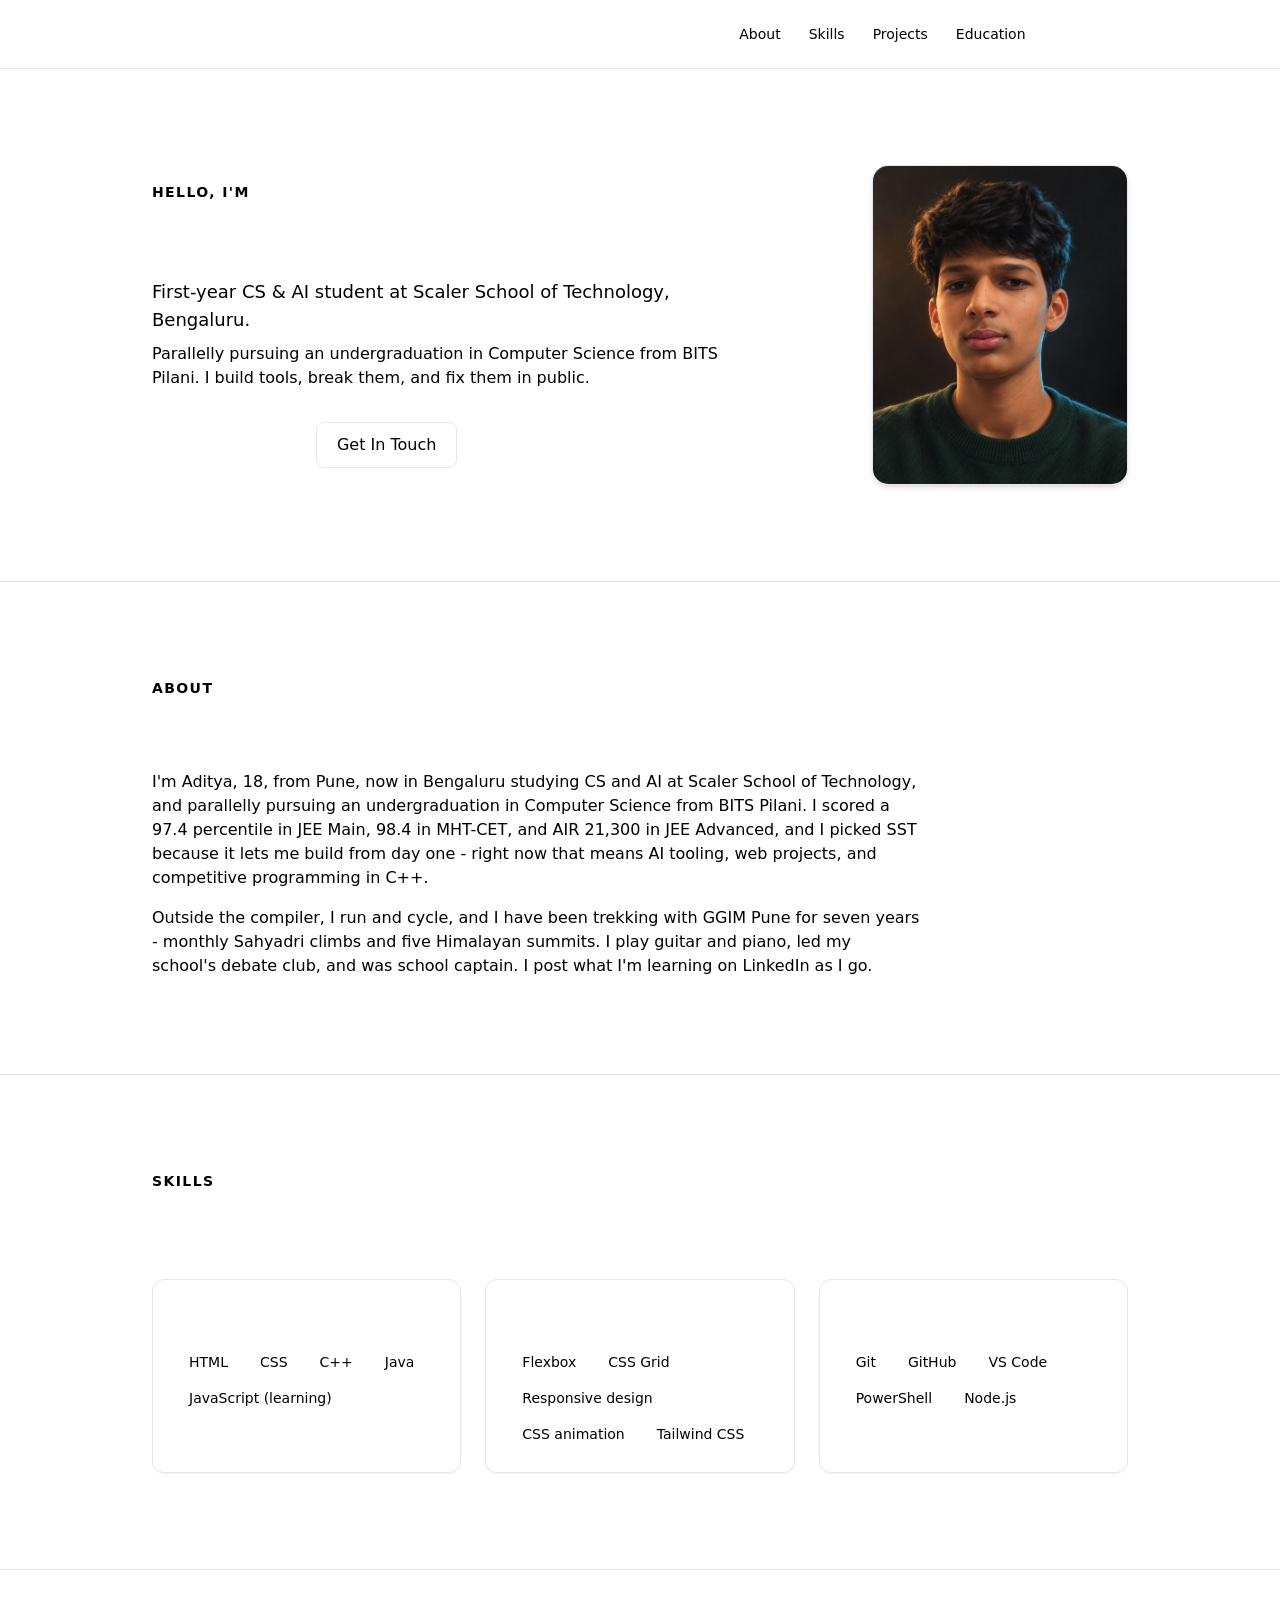
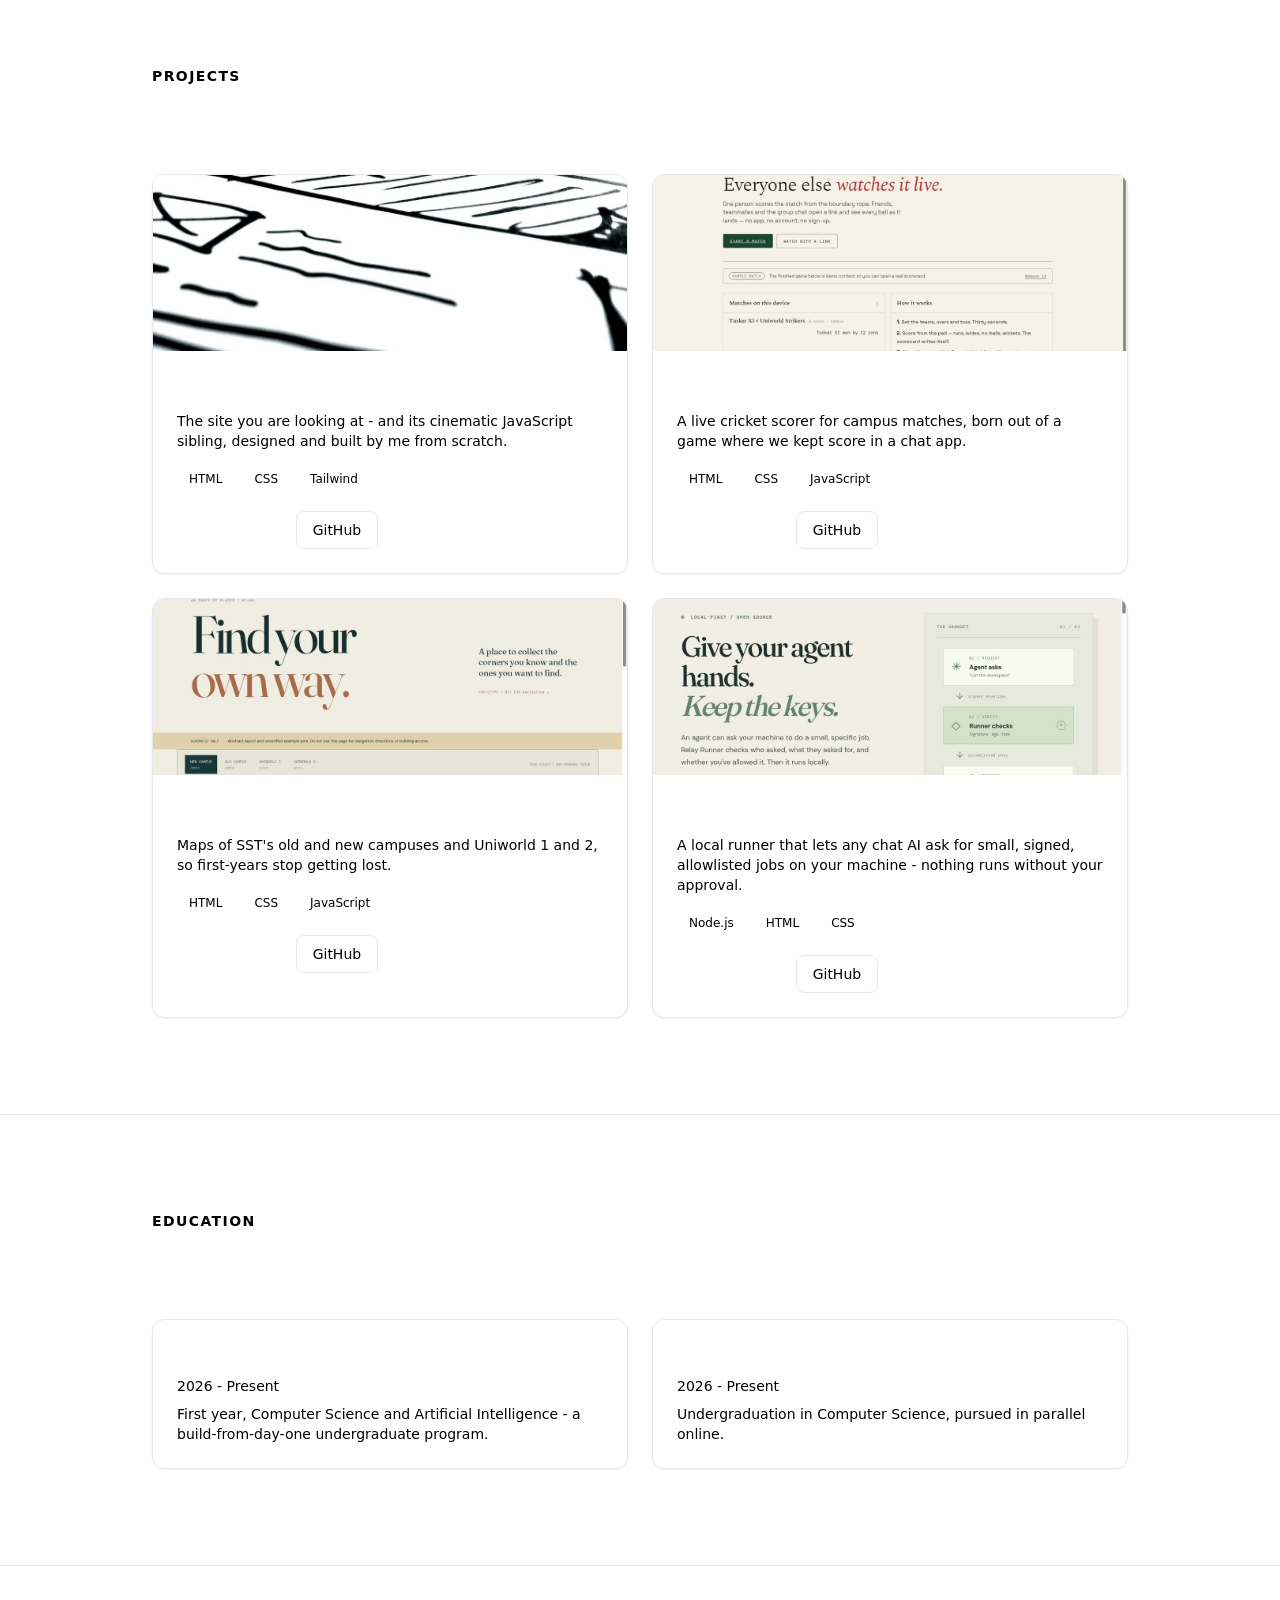
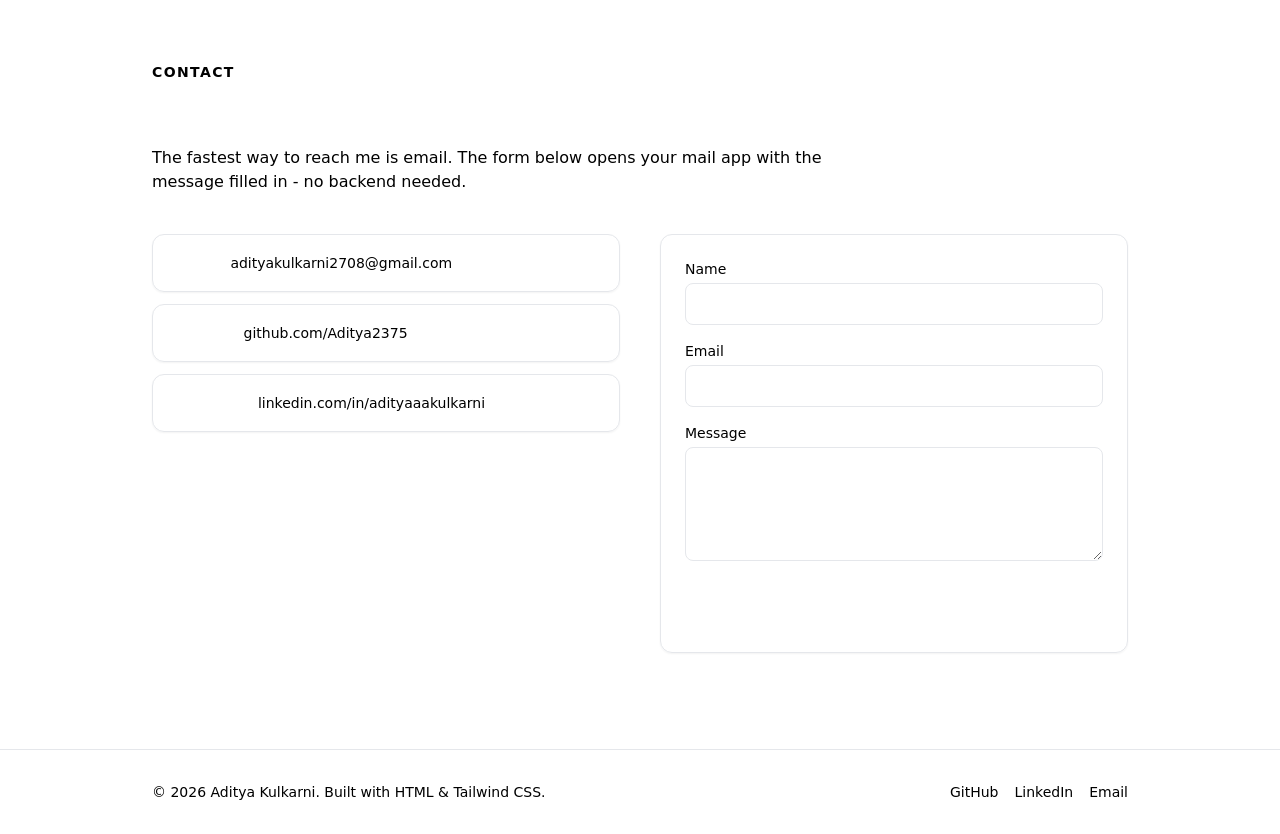
==== commit 40b50aa3: "Switch site to native dark theme with royal blue accent Updated styles and colors for better contras" ====
--- a/index.html
+++ b/index.html
@@ -8,18 +8,18 @@
   <link rel="icon" href="favicon.svg" type="image/svg+xml">
   <link rel="stylesheet" href="style.css">
 </head>
-<body class="bg-slate-50 font-sans text-slate-800 antialiased">
+<body class="bg-gray-900 font-sans text-slate-300 antialiased transition-colors">
 
   <!-- Navigation Bar (Flexbox + sticky positioning) -->
-  <header class="sticky top-0 z-50 border-b border-slate-200 bg-white/90 backdrop-blur">
+  <header class="sticky top-0 z-50 border-b border-gray-800 bg-gray-900/90 backdrop-blur">
     <nav class="mx-auto flex max-w-5xl flex-col items-center gap-3 px-6 py-4 sm:flex-row sm:justify-between">
-      <a href="#top" class="text-lg font-bold tracking-tight text-slate-900">Aditya<span class="text-indigo-600">.</span></a>
+      <a href="#top" class="text-lg font-bold tracking-tight text-white">Aditya<span class="text-blue-600">.</span></a>
       <div class="flex flex-wrap items-center justify-center gap-1 text-sm font-medium">
-        <a href="#about" class="rounded-lg px-3 py-2 transition-colors hover:bg-slate-100 hover:text-indigo-600">About</a>
-        <a href="#skills" class="rounded-lg px-3 py-2 transition-colors hover:bg-slate-100 hover:text-indigo-600">Skills</a>
-        <a href="#projects" class="rounded-lg px-3 py-2 transition-colors hover:bg-slate-100 hover:text-indigo-600">Projects</a>
-        <a href="#education" class="rounded-lg px-3 py-2 transition-colors hover:bg-slate-100 hover:text-indigo-600">Education</a>
-        <a href="#contact" class="rounded-lg bg-indigo-600 px-4 py-2 text-white transition-colors hover:bg-indigo-700">Contact</a>
+        <a href="#about" class="rounded-lg px-3 py-2 text-slate-200 transition-colors hover:bg-gray-800 hover:text-blue-500">About</a>
+        <a href="#skills" class="rounded-lg px-3 py-2 text-slate-200 transition-colors hover:bg-gray-800 hover:text-blue-500">Skills</a>
+        <a href="#projects" class="rounded-lg px-3 py-2 text-slate-200 transition-colors hover:bg-gray-800 hover:text-blue-500">Projects</a>
+        <a href="#education" class="rounded-lg px-3 py-2 text-slate-200 transition-colors hover:bg-gray-800 hover:text-blue-500">Education</a>
+        <a href="#contact" class="rounded-lg bg-blue-600 px-4 py-2 text-white transition-colors hover:bg-blue-700">Contact</a>
       </div>
     </nav>
   </header>
@@ -30,25 +30,25 @@
     <section class="mx-auto max-w-5xl px-6 py-16 md:py-24">
       <div class="flex flex-col-reverse items-center gap-10 md:flex-row md:justify-between">
         <div class="max-w-xl animate-fade-in-up">
-          <p class="mb-3 text-sm font-semibold uppercase tracking-widest text-indigo-600">Hello, I'm</p>
-          <h1 class="mb-4 text-4xl font-extrabold tracking-tight text-slate-900 md:text-5xl">Aditya Kulkarni</h1>
-          <p class="mb-2 text-lg font-medium text-slate-700">First-year CS &amp; AI student at Scaler School of Technology, Bengaluru.</p>
-          <p class="mb-8 text-slate-600">Parallelly pursuing an undergraduation in Computer Science from BITS Pilani. I build tools, break them, and fix them in public.</p>
+          <p class="mb-3 text-sm font-semibold uppercase tracking-widest text-blue-500">Hello, I'm</p>
+          <h1 class="mb-4 text-4xl font-extrabold tracking-tight text-white md:text-5xl">Aditya Kulkarni</h1>
+          <p class="mb-2 text-lg font-medium text-slate-300">First-year CS &amp; AI student at Scaler School of Technology, Bengaluru.</p>
+          <p class="mb-8 text-slate-400">Parallelly pursuing an undergraduation in Computer Science from BITS Pilani. I build tools, break them, and fix them in public.</p>
           <div class="flex flex-wrap gap-3">
-            <a href="#projects" class="rounded-lg bg-indigo-600 px-5 py-2.5 font-medium text-white transition-colors hover:bg-indigo-700">View My Work</a>
-            <a href="#contact" class="rounded-lg border border-slate-300 px-5 py-2.5 font-medium text-slate-700 transition-colors hover:border-indigo-600 hover:text-indigo-600">Get In Touch</a>
-          </div>
-        </div>
-        <img src="assets/frames/orig4x5/frame12.jpg" alt="Portrait of Aditya Kulkarni" class="h-64 w-52 rounded-2xl border border-slate-200 object-cover shadow-md md:h-80 md:w-64">
+            <a href="#projects" class="rounded-lg bg-blue-600 px-5 py-2.5 font-medium text-white transition-colors hover:bg-blue-700">View My Work</a>
+            <a href="#contact" class="rounded-lg border border-gray-600 px-5 py-2.5 font-medium text-slate-200 transition-colors hover:border-blue-500 hover:text-blue-500">Get In Touch</a>
+          </div>
+        </div>
+        <img src="assets/frames/orig4x5/frame12.jpg" alt="Portrait of Aditya Kulkarni" class="h-64 w-52 rounded-2xl border border-gray-700 object-cover shadow-md md:h-80 md:w-64">
       </div>
     </section>
 
     <!-- About Section -->
-    <section id="about" class="scroll-mt-20 border-t border-slate-200 bg-white">
-      <div class="mx-auto max-w-5xl px-6 py-16 md:py-24">
-        <p class="mb-3 text-sm font-semibold uppercase tracking-widest text-indigo-600">About</p>
-        <h2 class="mb-6 text-3xl font-bold tracking-tight text-slate-900">Who I am</h2>
-        <div class="max-w-3xl space-y-4 text-slate-600">
+    <section id="about" class="scroll-mt-20 border-t border-gray-800">
+      <div class="mx-auto max-w-5xl px-6 py-16 md:py-24">
+        <p class="mb-3 text-sm font-semibold uppercase tracking-widest text-blue-500">About</p>
+        <h2 class="mb-6 text-3xl font-bold tracking-tight text-white">Who I am</h2>
+        <div class="max-w-3xl space-y-4 text-slate-400">
           <p>I'm Aditya, 18, from Pune, now in Bengaluru studying CS and AI at Scaler School of Technology, and parallelly pursuing an undergraduation in Computer Science from BITS Pilani. I scored a 97.4 percentile in JEE Main, 98.4 in MHT-CET, and AIR 21,300 in JEE Advanced, and I picked SST because it lets me build from day one - right now that means AI tooling, web projects, and competitive programming in C++.</p>
           <p>Outside the compiler, I run and cycle, and I have been trekking with GGIM Pune for seven years - monthly Sahyadri climbs and five Himalayan summits. I play guitar and piano, led my school's debate club, and was school captain. I post what I'm learning on LinkedIn as I go.</p>
         </div>
@@ -56,39 +56,39 @@
     </section>
 
     <!-- Skills Section (Grid of cards, pills inside) -->
-    <section id="skills" class="scroll-mt-20 border-t border-slate-200">
-      <div class="mx-auto max-w-5xl px-6 py-16 md:py-24">
-        <p class="mb-3 text-sm font-semibold uppercase tracking-widest text-indigo-600">Skills</p>
-        <h2 class="mb-10 text-3xl font-bold tracking-tight text-slate-900">What I know</h2>
+    <section id="skills" class="scroll-mt-20 border-t border-gray-800">
+      <div class="mx-auto max-w-5xl px-6 py-16 md:py-24">
+        <p class="mb-3 text-sm font-semibold uppercase tracking-widest text-blue-500">Skills</p>
+        <h2 class="mb-10 text-3xl font-bold tracking-tight text-white">What I know</h2>
         <div class="grid grid-cols-1 gap-6 md:grid-cols-3">
-          <div class="rounded-xl border border-slate-200 bg-white p-6 shadow-sm transition-transform duration-300 hover:-translate-y-1 hover:shadow-md">
-            <h3 class="mb-4 text-lg font-semibold text-slate-900">Languages</h3>
+          <div class="rounded-xl border border-gray-700 bg-gray-800 p-6 shadow-sm transition-transform duration-300 hover:-translate-y-1 hover:shadow-md">
+            <h3 class="mb-4 text-lg font-semibold text-white">Languages</h3>
             <div class="flex flex-wrap gap-2">
-              <span class="rounded-full bg-slate-100 px-3 py-1 text-sm text-slate-700">HTML</span>
-              <span class="rounded-full bg-slate-100 px-3 py-1 text-sm text-slate-700">CSS</span>
-              <span class="rounded-full bg-slate-100 px-3 py-1 text-sm text-slate-700">C++</span>
-              <span class="rounded-full bg-slate-100 px-3 py-1 text-sm text-slate-700">Java</span>
-              <span class="rounded-full bg-indigo-50 px-3 py-1 text-sm text-indigo-700">JavaScript (learning)</span>
-            </div>
-          </div>
-          <div class="rounded-xl border border-slate-200 bg-white p-6 shadow-sm transition-transform duration-300 hover:-translate-y-1 hover:shadow-md">
-            <h3 class="mb-4 text-lg font-semibold text-slate-900">Frontend</h3>
+              <span class="rounded-full bg-gray-700 px-3 py-1 text-sm text-slate-200">HTML</span>
+              <span class="rounded-full bg-gray-700 px-3 py-1 text-sm text-slate-200">CSS</span>
+              <span class="rounded-full bg-gray-700 px-3 py-1 text-sm text-slate-200">C++</span>
+              <span class="rounded-full bg-gray-700 px-3 py-1 text-sm text-slate-200">Java</span>
+              <span class="rounded-full bg-gray-700 px-3 py-1 text-sm text-blue-400">JavaScript (learning)</span>
+            </div>
+          </div>
+          <div class="rounded-xl border border-gray-700 bg-gray-800 p-6 shadow-sm transition-transform duration-300 hover:-translate-y-1 hover:shadow-md">
+            <h3 class="mb-4 text-lg font-semibold text-white">Frontend</h3>
             <div class="flex flex-wrap gap-2">
-              <span class="rounded-full bg-slate-100 px-3 py-1 text-sm text-slate-700">Flexbox</span>
-              <span class="rounded-full bg-slate-100 px-3 py-1 text-sm text-slate-700">CSS Grid</span>
-              <span class="rounded-full bg-slate-100 px-3 py-1 text-sm text-slate-700">Responsive design</span>
-              <span class="rounded-full bg-slate-100 px-3 py-1 text-sm text-slate-700">CSS animation</span>
-              <span class="rounded-full bg-slate-100 px-3 py-1 text-sm text-slate-700">Tailwind CSS</span>
-            </div>
-          </div>
-          <div class="rounded-xl border border-slate-200 bg-white p-6 shadow-sm transition-transform duration-300 hover:-translate-y-1 hover:shadow-md">
-            <h3 class="mb-4 text-lg font-semibold text-slate-900">Tools</h3>
+              <span class="rounded-full bg-gray-700 px-3 py-1 text-sm text-slate-200">Flexbox</span>
+              <span class="rounded-full bg-gray-700 px-3 py-1 text-sm text-slate-200">CSS Grid</span>
+              <span class="rounded-full bg-gray-700 px-3 py-1 text-sm text-slate-200">Responsive design</span>
+              <span class="rounded-full bg-gray-700 px-3 py-1 text-sm text-slate-200">CSS animation</span>
+              <span class="rounded-full bg-gray-700 px-3 py-1 text-sm text-slate-200">Tailwind CSS</span>
+            </div>
+          </div>
+          <div class="rounded-xl border border-gray-700 bg-gray-800 p-6 shadow-sm transition-transform duration-300 hover:-translate-y-1 hover:shadow-md">
+            <h3 class="mb-4 text-lg font-semibold text-white">Tools</h3>
             <div class="flex flex-wrap gap-2">
-              <span class="rounded-full bg-slate-100 px-3 py-1 text-sm text-slate-700">Git</span>
-              <span class="rounded-full bg-slate-100 px-3 py-1 text-sm text-slate-700">GitHub</span>
-              <span class="rounded-full bg-slate-100 px-3 py-1 text-sm text-slate-700">VS Code</span>
-              <span class="rounded-full bg-slate-100 px-3 py-1 text-sm text-slate-700">PowerShell</span>
-              <span class="rounded-full bg-slate-100 px-3 py-1 text-sm text-slate-700">Node.js</span>
+              <span class="rounded-full bg-gray-700 px-3 py-1 text-sm text-slate-200">Git</span>
+              <span class="rounded-full bg-gray-700 px-3 py-1 text-sm text-slate-200">GitHub</span>
+              <span class="rounded-full bg-gray-700 px-3 py-1 text-sm text-slate-200">VS Code</span>
+              <span class="rounded-full bg-gray-700 px-3 py-1 text-sm text-slate-200">PowerShell</span>
+              <span class="rounded-full bg-gray-700 px-3 py-1 text-sm text-slate-200">Node.js</span>
             </div>
           </div>
         </div>
@@ -96,76 +96,76 @@
     </section>
 
     <!-- Projects Section (Grid gallery) -->
-    <section id="projects" class="scroll-mt-20 border-t border-slate-200 bg-white">
-      <div class="mx-auto max-w-5xl px-6 py-16 md:py-24">
-        <p class="mb-3 text-sm font-semibold uppercase tracking-widest text-indigo-600">Projects</p>
-        <h2 class="mb-10 text-3xl font-bold tracking-tight text-slate-900">Things I've built</h2>
+    <section id="projects" class="scroll-mt-20 border-t border-gray-800">
+      <div class="mx-auto max-w-5xl px-6 py-16 md:py-24">
+        <p class="mb-3 text-sm font-semibold uppercase tracking-widest text-blue-500">Projects</p>
+        <h2 class="mb-10 text-3xl font-bold tracking-tight text-white">Things I've built</h2>
         <div class="grid grid-cols-1 gap-6 md:grid-cols-2 lg:grid-cols-2">
 
-          <article class="overflow-hidden rounded-xl border border-slate-200 bg-white shadow-sm transition-transform duration-300 hover:-translate-y-1 hover:shadow-md">
+          <article class="overflow-hidden rounded-xl border border-gray-700 bg-gray-800 shadow-sm transition-transform duration-300 hover:-translate-y-1 hover:shadow-md">
             <img src="assets/bg/projects-portfolio.jpg" alt="Screenshot of my portfolio website" class="h-44 w-full object-cover">
             <div class="p-6">
-              <h3 class="mb-2 text-lg font-semibold text-slate-900">Personal Portfolio</h3>
-              <p class="mb-4 text-sm text-slate-600">The site you are looking at - and its cinematic JavaScript sibling, designed and built by me from scratch.</p>
-              <div class="mb-5 flex flex-wrap gap-2">
-                <span class="rounded-full bg-slate-100 px-3 py-1 text-xs text-slate-700">HTML</span>
-                <span class="rounded-full bg-slate-100 px-3 py-1 text-xs text-slate-700">CSS</span>
-                <span class="rounded-full bg-slate-100 px-3 py-1 text-xs text-slate-700">Tailwind</span>
-              </div>
-              <div class="flex gap-3">
-                <a href="https://adityakulkarni-eta.vercel.app" target="_blank" rel="noopener" class="rounded-lg bg-indigo-600 px-4 py-2 text-sm font-medium text-white transition-colors hover:bg-indigo-700">Live Demo</a>
-                <a href="https://github.com/Aditya2375/portfolio" target="_blank" rel="noopener" class="rounded-lg border border-slate-300 px-4 py-2 text-sm font-medium text-slate-700 transition-colors hover:border-indigo-600 hover:text-indigo-600">GitHub</a>
-              </div>
-            </div>
-          </article>
-
-          <article class="overflow-hidden rounded-xl border border-slate-200 bg-white shadow-sm transition-transform duration-300 hover:-translate-y-1 hover:shadow-md">
+              <h3 class="mb-2 text-lg font-semibold text-white">Personal Portfolio</h3>
+              <p class="mb-4 text-sm text-slate-400">The site you are looking at - and its cinematic JavaScript sibling, designed and built by me from scratch.</p>
+              <div class="mb-5 flex flex-wrap gap-2">
+                <span class="rounded-full bg-gray-700 px-3 py-1 text-xs text-slate-200">HTML</span>
+                <span class="rounded-full bg-gray-700 px-3 py-1 text-xs text-slate-200">CSS</span>
+                <span class="rounded-full bg-gray-700 px-3 py-1 text-xs text-slate-200">Tailwind</span>
+              </div>
+              <div class="flex gap-3">
+                <a href="https://adityakulkarni-eta.vercel.app" target="_blank" rel="noopener" class="rounded-lg bg-blue-600 px-4 py-2 text-sm font-medium text-white transition-colors hover:bg-blue-700">Live Demo</a>
+                <a href="https://github.com/Aditya2375/portfolio" target="_blank" rel="noopener" class="rounded-lg border border-gray-600 px-4 py-2 text-sm font-medium text-slate-200 transition-colors hover:border-blue-500 hover:text-blue-500">GitHub</a>
+              </div>
+            </div>
+          </article>
+
+          <article class="overflow-hidden rounded-xl border border-gray-700 bg-gray-800 shadow-sm transition-transform duration-300 hover:-translate-y-1 hover:shadow-md">
             <img src="assets/bg/projects-silly-point.jpg" alt="Screenshot of Silly Point cricket scorer" class="h-44 w-full object-cover">
             <div class="p-6">
-              <h3 class="mb-2 text-lg font-semibold text-slate-900">Silly Point</h3>
-              <p class="mb-4 text-sm text-slate-600">A live cricket scorer for campus matches, born out of a game where we kept score in a chat app.</p>
-              <div class="mb-5 flex flex-wrap gap-2">
-                <span class="rounded-full bg-slate-100 px-3 py-1 text-xs text-slate-700">HTML</span>
-                <span class="rounded-full bg-slate-100 px-3 py-1 text-xs text-slate-700">CSS</span>
-                <span class="rounded-full bg-slate-100 px-3 py-1 text-xs text-slate-700">JavaScript</span>
-              </div>
-              <div class="flex gap-3">
-                <a href="https://aditya2375.github.io/silly-point/" target="_blank" rel="noopener" class="rounded-lg bg-indigo-600 px-4 py-2 text-sm font-medium text-white transition-colors hover:bg-indigo-700">Live Demo</a>
-                <a href="https://github.com/Aditya2375/silly-point" target="_blank" rel="noopener" class="rounded-lg border border-slate-300 px-4 py-2 text-sm font-medium text-slate-700 transition-colors hover:border-indigo-600 hover:text-indigo-600">GitHub</a>
-              </div>
-            </div>
-          </article>
-
-          <article class="overflow-hidden rounded-xl border border-slate-200 bg-white shadow-sm transition-transform duration-300 hover:-translate-y-1 hover:shadow-md">
+              <h3 class="mb-2 text-lg font-semibold text-white">Silly Point</h3>
+              <p class="mb-4 text-sm text-slate-400">A live cricket scorer for campus matches, born out of a game where we kept score in a chat app.</p>
+              <div class="mb-5 flex flex-wrap gap-2">
+                <span class="rounded-full bg-gray-700 px-3 py-1 text-xs text-slate-200">HTML</span>
+                <span class="rounded-full bg-gray-700 px-3 py-1 text-xs text-slate-200">CSS</span>
+                <span class="rounded-full bg-gray-700 px-3 py-1 text-xs text-slate-200">JavaScript</span>
+              </div>
+              <div class="flex gap-3">
+                <a href="https://aditya2375.github.io/silly-point/" target="_blank" rel="noopener" class="rounded-lg bg-blue-600 px-4 py-2 text-sm font-medium text-white transition-colors hover:bg-blue-700">Live Demo</a>
+                <a href="https://github.com/Aditya2375/silly-point" target="_blank" rel="noopener" class="rounded-lg border border-gray-600 px-4 py-2 text-sm font-medium text-slate-200 transition-colors hover:border-blue-500 hover:text-blue-500">GitHub</a>
+              </div>
+            </div>
+          </article>
+
+          <article class="overflow-hidden rounded-xl border border-gray-700 bg-gray-800 shadow-sm transition-transform duration-300 hover:-translate-y-1 hover:shadow-md">
             <img src="assets/bg/projects-campus-atlas.jpg" alt="Screenshot of Campus Atlas" class="h-44 w-full object-cover">
             <div class="p-6">
-              <h3 class="mb-2 text-lg font-semibold text-slate-900">Campus Atlas</h3>
-              <p class="mb-4 text-sm text-slate-600">Maps of SST's old and new campuses and Uniworld 1 and 2, so first-years stop getting lost.</p>
-              <div class="mb-5 flex flex-wrap gap-2">
-                <span class="rounded-full bg-slate-100 px-3 py-1 text-xs text-slate-700">HTML</span>
-                <span class="rounded-full bg-slate-100 px-3 py-1 text-xs text-slate-700">CSS</span>
-                <span class="rounded-full bg-slate-100 px-3 py-1 text-xs text-slate-700">JavaScript</span>
-              </div>
-              <div class="flex gap-3">
-                <a href="https://aditya2375.github.io/campus-atlas/" target="_blank" rel="noopener" class="rounded-lg bg-indigo-600 px-4 py-2 text-sm font-medium text-white transition-colors hover:bg-indigo-700">Live Demo</a>
-                <a href="https://github.com/Aditya2375/campus-atlas" target="_blank" rel="noopener" class="rounded-lg border border-slate-300 px-4 py-2 text-sm font-medium text-slate-700 transition-colors hover:border-indigo-600 hover:text-indigo-600">GitHub</a>
-              </div>
-            </div>
-          </article>
-
-          <article class="overflow-hidden rounded-xl border border-slate-200 bg-white shadow-sm transition-transform duration-300 hover:-translate-y-1 hover:shadow-md">
+              <h3 class="mb-2 text-lg font-semibold text-white">Campus Atlas</h3>
+              <p class="mb-4 text-sm text-slate-400">Maps of SST's old and new campuses and Uniworld 1 and 2, so first-years stop getting lost.</p>
+              <div class="mb-5 flex flex-wrap gap-2">
+                <span class="rounded-full bg-gray-700 px-3 py-1 text-xs text-slate-200">HTML</span>
+                <span class="rounded-full bg-gray-700 px-3 py-1 text-xs text-slate-200">CSS</span>
+                <span class="rounded-full bg-gray-700 px-3 py-1 text-xs text-slate-200">JavaScript</span>
+              </div>
+              <div class="flex gap-3">
+                <a href="https://aditya2375.github.io/campus-atlas/" target="_blank" rel="noopener" class="rounded-lg bg-blue-600 px-4 py-2 text-sm font-medium text-white transition-colors hover:bg-blue-700">Live Demo</a>
+                <a href="https://github.com/Aditya2375/campus-atlas" target="_blank" rel="noopener" class="rounded-lg border border-gray-600 px-4 py-2 text-sm font-medium text-slate-200 transition-colors hover:border-blue-500 hover:text-blue-500">GitHub</a>
+              </div>
+            </div>
+          </article>
+
+          <article class="overflow-hidden rounded-xl border border-gray-700 bg-gray-800 shadow-sm transition-transform duration-300 hover:-translate-y-1 hover:shadow-md">
             <img src="assets/bg/projects-relay-runner.jpg" alt="Screenshot of Relay Runner" class="h-44 w-full object-cover">
             <div class="p-6">
-              <h3 class="mb-2 text-lg font-semibold text-slate-900">Relay Runner</h3>
-              <p class="mb-4 text-sm text-slate-600">A local runner that lets any chat AI ask for small, signed, allowlisted jobs on your machine - nothing runs without your approval.</p>
-              <div class="mb-5 flex flex-wrap gap-2">
-                <span class="rounded-full bg-slate-100 px-3 py-1 text-xs text-slate-700">Node.js</span>
-                <span class="rounded-full bg-slate-100 px-3 py-1 text-xs text-slate-700">HTML</span>
-                <span class="rounded-full bg-slate-100 px-3 py-1 text-xs text-slate-700">CSS</span>
-              </div>
-              <div class="flex gap-3">
-                <a href="https://aditya2375.github.io/relay-runner/" target="_blank" rel="noopener" class="rounded-lg bg-indigo-600 px-4 py-2 text-sm font-medium text-white transition-colors hover:bg-indigo-700">Live Demo</a>
-                <a href="https://github.com/Aditya2375/relay-runner" target="_blank" rel="noopener" class="rounded-lg border border-slate-300 px-4 py-2 text-sm font-medium text-slate-700 transition-colors hover:border-indigo-600 hover:text-indigo-600">GitHub</a>
+              <h3 class="mb-2 text-lg font-semibold text-white">Relay Runner</h3>
+              <p class="mb-4 text-sm text-slate-400">A local runner that lets any chat AI ask for small, signed, allowlisted jobs on your machine - nothing runs without your approval.</p>
+              <div class="mb-5 flex flex-wrap gap-2">
+                <span class="rounded-full bg-gray-700 px-3 py-1 text-xs text-slate-200">Node.js</span>
+                <span class="rounded-full bg-gray-700 px-3 py-1 text-xs text-slate-200">HTML</span>
+                <span class="rounded-full bg-gray-700 px-3 py-1 text-xs text-slate-200">CSS</span>
+              </div>
+              <div class="flex gap-3">
+                <a href="https://aditya2375.github.io/relay-runner/" target="_blank" rel="noopener" class="rounded-lg bg-blue-600 px-4 py-2 text-sm font-medium text-white transition-colors hover:bg-blue-700">Live Demo</a>
+                <a href="https://github.com/Aditya2375/relay-runner" target="_blank" rel="noopener" class="rounded-lg border border-gray-600 px-4 py-2 text-sm font-medium text-slate-200 transition-colors hover:border-blue-500 hover:text-blue-500">GitHub</a>
               </div>
             </div>
           </article>
@@ -175,54 +175,54 @@
     </section>
 
     <!-- Education Section -->
-    <section id="education" class="scroll-mt-20 border-t border-slate-200">
-      <div class="mx-auto max-w-5xl px-6 py-16 md:py-24">
-        <p class="mb-3 text-sm font-semibold uppercase tracking-widest text-indigo-600">Education</p>
-        <h2 class="mb-10 text-3xl font-bold tracking-tight text-slate-900">Where I study</h2>
+    <section id="education" class="scroll-mt-20 border-t border-gray-800">
+      <div class="mx-auto max-w-5xl px-6 py-16 md:py-24">
+        <p class="mb-3 text-sm font-semibold uppercase tracking-widest text-blue-500">Education</p>
+        <h2 class="mb-10 text-3xl font-bold tracking-tight text-white">Where I study</h2>
         <div class="grid grid-cols-1 gap-6 md:grid-cols-2">
-          <div class="rounded-xl border border-slate-200 bg-white p-6 shadow-sm transition-transform duration-300 hover:-translate-y-1 hover:shadow-md">
-            <h3 class="mb-1 text-lg font-semibold text-slate-900">Scaler School of Technology, Bengaluru</h3>
-            <p class="mb-2 text-sm font-medium text-indigo-600">2026 - Present</p>
-            <p class="text-sm text-slate-600">First year, Computer Science and Artificial Intelligence - a build-from-day-one undergraduate program.</p>
-          </div>
-          <div class="rounded-xl border border-slate-200 bg-white p-6 shadow-sm transition-transform duration-300 hover:-translate-y-1 hover:shadow-md">
-            <h3 class="mb-1 text-lg font-semibold text-slate-900">BITS Pilani</h3>
-            <p class="mb-2 text-sm font-medium text-indigo-600">2026 - Present</p>
-            <p class="text-sm text-slate-600">Undergraduation in Computer Science, pursued in parallel online.</p>
+          <div class="rounded-xl border border-gray-700 bg-gray-800 p-6 shadow-sm transition-transform duration-300 hover:-translate-y-1 hover:shadow-md">
+            <h3 class="mb-1 text-lg font-semibold text-white">Scaler School of Technology, Bengaluru</h3>
+            <p class="mb-2 text-sm font-medium text-blue-500">2026 - Present</p>
+            <p class="text-sm text-slate-400">First year, Computer Science and Artificial Intelligence - a build-from-day-one undergraduate program.</p>
+          </div>
+          <div class="rounded-xl border border-gray-700 bg-gray-800 p-6 shadow-sm transition-transform duration-300 hover:-translate-y-1 hover:shadow-md">
+            <h3 class="mb-1 text-lg font-semibold text-white">BITS Pilani</h3>
+            <p class="mb-2 text-sm font-medium text-blue-500">2026 - Present</p>
+            <p class="text-sm text-slate-400">Undergraduation in Computer Science, pursued in parallel online.</p>
           </div>
         </div>
       </div>
     </section>
 
     <!-- Contact Section -->
-    <section id="contact" class="scroll-mt-20 border-t border-slate-200 bg-white">
-      <div class="mx-auto max-w-5xl px-6 py-16 md:py-24">
-        <p class="mb-3 text-sm font-semibold uppercase tracking-widest text-indigo-600">Contact</p>
-        <h2 class="mb-4 text-3xl font-bold tracking-tight text-slate-900">Let's build something together</h2>
-        <p class="mb-10 max-w-2xl text-slate-600">The fastest way to reach me is email. The form below opens your mail app with the message filled in - no backend needed.</p>
+    <section id="contact" class="scroll-mt-20 border-t border-gray-800">
+      <div class="mx-auto max-w-5xl px-6 py-16 md:py-24">
+        <p class="mb-3 text-sm font-semibold uppercase tracking-widest text-blue-500">Contact</p>
+        <h2 class="mb-4 text-3xl font-bold tracking-tight text-white">Let's build something together</h2>
+        <p class="mb-10 max-w-2xl text-slate-400">The fastest way to reach me is email. The form below opens your mail app with the message filled in - no backend needed.</p>
         <div class="grid grid-cols-1 gap-10 md:grid-cols-2">
           <div class="space-y-3">
-            <a href="mailto:adityakulkarni2708@gmail.com" class="flex items-center gap-3 rounded-xl border border-slate-200 bg-white p-4 shadow-sm transition-transform duration-300 hover:-translate-y-1 hover:shadow-md">
-              <span class="font-semibold text-slate-900">Email</span>
-              <span class="text-sm text-slate-600">adityakulkarni2708@gmail.com</span>
+            <a href="mailto:adityakulkarni2708@gmail.com" class="flex items-center gap-3 rounded-xl border border-gray-700 bg-gray-800 p-4 shadow-sm transition-transform duration-300 hover:-translate-y-1 hover:shadow-md">
+              <span class="font-semibold text-white">Email</span>
+              <span class="text-sm text-slate-400">adityakulkarni2708@gmail.com</span>
             </a>
-            <a href="https://github.com/Aditya2375" target="_blank" rel="noopener" class="flex items-center gap-3 rounded-xl border border-slate-200 bg-white p-4 shadow-sm transition-transform duration-300 hover:-translate-y-1 hover:shadow-md">
-              <span class="font-semibold text-slate-900">GitHub</span>
-              <span class="text-sm text-slate-600">github.com/Aditya2375</span>
+            <a href="https://github.com/Aditya2375" target="_blank" rel="noopener" class="flex items-center gap-3 rounded-xl border border-gray-700 bg-gray-800 p-4 shadow-sm transition-transform duration-300 hover:-translate-y-1 hover:shadow-md">
+              <span class="font-semibold text-white">GitHub</span>
+              <span class="text-sm text-slate-400">github.com/Aditya2375</span>
             </a>
-            <a href="https://www.linkedin.com/in/adityaaakulkarni" target="_blank" rel="noopener" class="flex items-center gap-3 rounded-xl border border-slate-200 bg-white p-4 shadow-sm transition-transform duration-300 hover:-translate-y-1 hover:shadow-md">
-              <span class="font-semibold text-slate-900">LinkedIn</span>
-              <span class="text-sm text-slate-600">linkedin.com/in/adityaaakulkarni</span>
+            <a href="https://www.linkedin.com/in/adityaaakulkarni" target="_blank" rel="noopener" class="flex items-center gap-3 rounded-xl border border-gray-700 bg-gray-800 p-4 shadow-sm transition-transform duration-300 hover:-translate-y-1 hover:shadow-md">
+              <span class="font-semibold text-white">LinkedIn</span>
+              <span class="text-sm text-slate-400">linkedin.com/in/adityaaakulkarni</span>
             </a>
           </div>
-          <form action="mailto:adityakulkarni2708@gmail.com" method="get" class="rounded-xl border border-slate-200 bg-white p-6 shadow-sm">
-            <label for="name" class="mb-1 block text-sm font-medium text-slate-700">Name</label>
-            <input id="name" name="name" type="text" required class="mb-4 w-full rounded-lg border border-slate-300 px-3 py-2 transition-colors focus:border-indigo-600 focus:outline-none">
-            <label for="email" class="mb-1 block text-sm font-medium text-slate-700">Email</label>
-            <input id="email" name="email" type="email" required class="mb-4 w-full rounded-lg border border-slate-300 px-3 py-2 transition-colors focus:border-indigo-600 focus:outline-none">
-            <label for="message" class="mb-1 block text-sm font-medium text-slate-700">Message</label>
-            <textarea id="message" name="body" rows="4" required class="mb-4 w-full rounded-lg border border-slate-300 px-3 py-2 transition-colors focus:border-indigo-600 focus:outline-none"></textarea>
-            <button type="submit" class="rounded-lg bg-indigo-600 px-5 py-2.5 font-medium text-white transition-colors hover:bg-indigo-700">Send Message</button>
+          <form action="mailto:adityakulkarni2708@gmail.com" method="get" class="rounded-xl border border-gray-700 bg-gray-800 p-6 shadow-sm">
+            <label for="name" class="mb-1 block text-sm font-medium text-slate-300">Name</label>
+            <input id="name" name="name" type="text" required class="mb-4 w-full rounded-lg border border-gray-600 bg-gray-700 px-3 py-2 text-white transition-colors focus:border-blue-500 focus:outline-none">
+            <label for="email" class="mb-1 block text-sm font-medium text-slate-300">Email</label>
+            <input id="email" name="email" type="email" required class="mb-4 w-full rounded-lg border border-gray-600 bg-gray-700 px-3 py-2 text-white transition-colors focus:border-blue-500 focus:outline-none">
+            <label for="message" class="mb-1 block text-sm font-medium text-slate-300">Message</label>
+            <textarea id="message" name="body" rows="4" required class="mb-4 w-full rounded-lg border border-gray-600 bg-gray-700 px-3 py-2 text-white transition-colors focus:border-blue-500 focus:outline-none"></textarea>
+            <button type="submit" class="rounded-lg bg-blue-600 px-5 py-2.5 font-medium text-white transition-colors hover:bg-blue-700">Send Message</button>
           </form>
         </div>
       </div>
@@ -231,13 +231,13 @@
   </main>
 
   <!-- Footer -->
-  <footer class="border-t border-slate-200">
-    <div class="mx-auto flex max-w-5xl flex-wrap items-center justify-between gap-2 px-6 py-8 text-sm text-slate-600">
+  <footer class="border-t border-gray-800">
+    <div class="mx-auto flex max-w-5xl flex-wrap items-center justify-between gap-2 px-6 py-8 text-sm text-slate-400">
       <p>&copy; 2026 Aditya Kulkarni. Built with HTML &amp; Tailwind CSS.</p>
       <div class="flex gap-4">
-        <a href="https://github.com/Aditya2375" target="_blank" rel="noopener" class="transition-colors hover:text-indigo-600">GitHub</a>
-        <a href="https://www.linkedin.com/in/adityaaakulkarni" target="_blank" rel="noopener" class="transition-colors hover:text-indigo-600">LinkedIn</a>
-        <a href="mailto:adityakulkarni2708@gmail.com" class="transition-colors hover:text-indigo-600">Email</a>
+        <a href="https://github.com/Aditya2375" target="_blank" rel="noopener" class="transition-colors hover:text-blue-500">GitHub</a>
+        <a href="https://www.linkedin.com/in/adityaaakulkarni" target="_blank" rel="noopener" class="transition-colors hover:text-blue-500">LinkedIn</a>
+        <a href="mailto:adityakulkarni2708@gmail.com" class="transition-colors hover:text-blue-500">Email</a>
       </div>
     </div>
   </footer>
--- a/style.css
+++ b/style.css
@@ -1,2683 +1 @@
-/* ═══════════════════════════════════════════════════════════════
-   TABLE OF CONTENTS
-    1.  Reset & Box Model
-    2.  CSS Custom Properties (Design Tokens)
-    3.  prefers-reduced-motion
-    4.  Base & Typography
-    5.  Utilities: .section-label, .container, .section-title,
-    6.  Screen Frame
-    7.  Buttons (chamfered 18px, flat — no shadows)
-    8.  Navbar (white bar, hairline border)
-    9.  Hero (keyframe animations, stagger, crosshair HUD)
-   10.  Shared Section Styles (hairline tops, generous spacing)
-   11.  About (two-column with vertical hairline divider)
-   12.  Skills (lavender full-bleed, row list layout)
-   13.  Projects (chamfered thumbnails, hairline cards)
-   14.  Fact Rows (Education, Beyond, Extras, Languages)
-   15.  Contact (large email link, mono links grid)
-   16.  Footer (black, giant wordmark, nav columns)
-   17.  Media Queries (700px and 1024px breakpoints)
-   18.  Scroll-Driven Animations (Progress bar & Reveals)
-═══════════════════════════════════════════════════════════════ */
-
-
-/* ─── 1. RESET & BOX MODEL ──────────────────────────────────── */
-
-*, *::before, *::after {
-  box-sizing: border-box;
-  margin:  0;
-  padding: 0;
-}
-
-
-/* ─── 2. CSS CUSTOM PROPERTIES (DESIGN TOKENS) ──────────────── */
-
-:root {
-  --clr-bg:      #FFFFFF;
-  --clr-text:    #1B1B1B;
-  --clr-muted:   #6B6B6B;
-  --clr-accent:  #968ADF;
-  --clr-line:    #E5E5E5;
-  --clr-footer:  #000000;
-  --clr-plate:   #F7F7F7; /* project-card plate background */
-
-  --font-display: 'Archivo Black', sans-serif;
-  --font-body: 'Inter', system-ui, sans-serif;
-  --font-mono: 'IBM Plex Mono', 'Courier New', monospace;
-
-  --space-xs: 0.5rem;
-  --space-sm: 1rem;
-  --space-md: 2rem;
-  --space-lg: 4rem;
-  --space-xl: 6rem;
-
-  --max-width:  1200px;
-  --nav-height: 56px;
-
-  --dur-fast: 150ms;
-  --dur-base: 300ms;
-  --easing:   cubic-bezier(0.16, 1, 0.3, 1);
-}
-
-
-/* ─── 3. PREFERS-REDUCED-MOTION ────────────────────────────── */
-
-@media (prefers-reduced-motion: reduce) {
-  *, *::before, *::after {
-    animation-duration:        0.01ms !important;
-    animation-iteration-count: 1      !important;
-    transition-duration:       0.01ms !important;
-    scroll-behavior:           auto   !important;
-  }
-}
-
-
-/* ─── 4. BASE & TYPOGRAPHY ──────────────────────────────────── */
-
-html { scroll-behavior: smooth; }
-
-/* Default Page Cursor (Thin 1px black crosshair, 24x24, 12,12 hotspot) */
-body {
-  font-family:      var(--font-body);
-  background-color: var(--clr-bg);
-  color:            var(--clr-text);
-  line-height:      1.6;
-  font-size:        0.9375rem;
-  min-height:       100vh;
-  /* overflow-x: clip, not hidden: hidden makes <body> a scroll container,
-     which breaks animation-timeline: view() (Prompt 17) - the view
-     timeline would track a scrollport that never scrolls. */
-  overflow-x:       hidden;
-  overflow-x:       clip;
-  
-  cursor: url("data:image/svg+xml,%3Csvg xmlns='http://www.w3.org/2000/svg' width='24' height='24' viewBox='0 0 24 24'%3E%3Cpath d='M12 0v10m0 4v10M0 12h10m4 0h10' stroke='%231B1B1B' stroke-width='1'/%3E%3C/svg%3E") 12 12, crosshair;
-}
-
-/* Prompt 27: Tailwind preflight is OFF, so re-assert the one base rule
-   its border utilities depend on - without border-style: solid here,
-   border-b etc. compute to 0px. Universal selector, specificity 0: every
-   class-level border rule in this file still wins. */
-*, ::before, ::after { border: 0 solid var(--clr-line); }
-
-a { color: inherit; text-decoration: none; }
-ul, ol { list-style: none; }
-img { max-width: 100%; display: block; }
-
-/* Interactive Element Cursor (Fills the center gap with a lavender square) */
-a, button, .btn {
-  cursor: url("data:image/svg+xml,%3Csvg xmlns='http://www.w3.org/2000/svg' width='24' height='24' viewBox='0 0 24 24'%3E%3Cpath d='M12 0v10m0 4v10M0 12h10m4 0h10' stroke='%231B1B1B' stroke-width='1'/%3E%3Crect x='10' y='10' width='4' height='4' fill='%23968ADF'/%3E%3C/svg%3E") 12 12, pointer;
-}
-
-/* Inverse Cursors for Dark Backgrounds (Footer, Primary Button, Hovered Outline Button) */
-.footer {
-  cursor: url("data:image/svg+xml,%3Csvg xmlns='http://www.w3.org/2000/svg' width='24' height='24' viewBox='0 0 24 24'%3E%3Cpath d='M12 0v10m0 4v10M0 12h10m4 0h10' stroke='%23FFFFFF' stroke-width='1'/%3E%3C/svg%3E") 12 12, crosshair;
-}
-
-.footer a, .footer button, 
-.btn--primary, 
-.btn--outline:hover, 
-.btn--outline:focus-visible {
-  cursor: url("data:image/svg+xml,%3Csvg xmlns='http://www.w3.org/2000/svg' width='24' height='24' viewBox='0 0 24 24'%3E%3Cpath d='M12 0v10m0 4v10M0 12h10m4 0h10' stroke='%23FFFFFF' stroke-width='1'/%3E%3Crect x='10' y='10' width='4' height='4' fill='%23968ADF'/%3E%3C/svg%3E") 12 12, pointer;
-}
-
-
-/* ─── 5. UTILITIES ──────────────────────────────────────────── */
-
-/* ★ KEYFRAME: revealUp for headline text clipping animation */
-@keyframes revealUp {
-  0% { transform: translateY(100%); }
-  100% { transform: translateY(0); }
-}
-
-.section-label {
-  font-family:    var(--font-mono);
-  font-size:      0.6875rem;
-  font-weight:    500;
-  letter-spacing: 0.05em;
-  text-transform: uppercase;
-  color:          var(--clr-muted);
-  display:        inline-flex;
-  align-items:    center;
-  gap:            8px;
-}
-
-.section-label::before {
-  content:    '';
-  display:    inline-block;
-  width:      6px;
-  height:     6px;
-  flex-shrink: 0;
-  background-color: var(--clr-accent);
-}
-
-.container {
-  width:     100%;
-  max-width: var(--max-width);
-  margin:    0 auto;
-  padding:   0 clamp(1rem, 5vw, 5rem);
-}
-
-.section-title {
-  font-family:    var(--font-display);
-  font-size:      clamp(2.5rem, 7vw, 5.5rem);
-  font-weight:    900;
-  text-transform: uppercase;
-  letter-spacing: -0.03em;
-  line-height:    0.95;
-  color:          var(--clr-text);
-  /* overflow: hidden acts as a clipping mask for the sliding .reveal-text */
-  overflow:       hidden;
-}
-
-.reveal-text {
-  display: inline-block;
-  transform: translateY(100%); /* Start hidden below the clipping mask */
-  /* forwards fill-mode ensures it stays at translateY(0) after animating */
-  animation: revealUp 0.8s var(--easing) forwards;
-}
-
-/* Delay section titles slightly so they animate in beautifully on page load */
-.section-title .reveal-text {
-  animation-delay: 0.3s;
-}
-
-.section__header {
-  display:        flex;
-  flex-direction: column;
-  gap:            var(--space-xs);
-  margin-bottom:  var(--space-md);
-}
-
-.chamfer {
-  clip-path: polygon(
-    0 0,
-    100% 0,
-    100% calc(100% - 18px),
-    calc(100% - 18px) 100%,
-    0 100%
-  );
-}
-
-/* (V9: screen-frame removed - he read the faint fixed frame as broken) */
-
-/* ─── 7. BUTTONS ────────────────────────────────────────────── */
-
-.btn {
-  display:     inline-flex;
-  align-items: center;
-  gap:         0.5em;
-  font-family:    var(--font-mono);
-  font-size:      0.75rem;
-  font-weight:    500;
-  letter-spacing: 0.08em;
-  text-transform: uppercase;
-  padding: 0.9em 1.8em;
-  clip-path: polygon(
-    0 0, 100% 0, 100% calc(100% - 18px), calc(100% - 18px) 100%, 0 100%
-  );
-  transition:
-    background-color var(--dur-fast) var(--easing),
-    color            var(--dur-fast) var(--easing);
-  cursor: pointer;
-  white-space: nowrap;
-}
-
-.btn--primary {
-  background-color: var(--clr-text);
-  color:            var(--clr-bg);
-}
-
-.btn--primary:hover, .btn--primary:focus-visible {
-  background-color: #333333;
-  color:            var(--clr-bg);
-}
-
-.btn--outline {
-  background-color: var(--clr-bg);
-  color:            var(--clr-text);
-  outline:          1px solid var(--clr-text);
-  outline-offset:   -1px;
-}
-
-.btn--outline:hover, .btn--outline:focus-visible {
-  background-color: var(--clr-text);
-  color:            var(--clr-bg);
-}
-
-.btn--sm {
-  font-size: 0.65rem;
-  padding:   0.65em 1.2em;
-  clip-path: polygon(
-    0 0, 100% 0, 100% calc(100% - 12px), calc(100% - 12px) 100%, 0 100%
-  );
-}
-
-.btn:focus-visible { outline: 2px solid var(--clr-accent); outline-offset: 3px; }
-
-
-/* ─── 8. NAVBAR ─────────────────────────────────────────────── */
-
-/* NAVBAR -> Tailwind utilities on the elements (Prompt 27).
-   Concept map: fixed top-0 inset-x-0 z-[800] = position:fixed + z-index;
-   flex items-center justify-between = the flexbox bar; border-b
-   border-hairline = the 1px bottom hairline; hidden md:flex = the 700px
-   breakpoint; hover:text-ink = the color transition. The scrollspy
-   .navbar__link--active rules below stay in CSS (JS state class). */
-
-
-/* ─── 9. HERO SECTION ───────────────────────────────────────── */
-
-@keyframes fadeSlideUp {
-  0%   { opacity: 0; transform: translateY(24px); }
-  100% { opacity: 1; transform: translateY(0); }
-}
-
-/* Fallback height: a normal 100vh hero. The @supports scroll-driven block
-   (section 18) stretches the stage to 300vh only where the scrub can run. */
-.hero-stage {
-  position: relative;
-  height: 100vh;
-  height: 100svh; /* svh tracks the mobile URL bar, so the hero never jumps */
-  background-color: #000; /* the one dark photo section on the page */
-}
-
-/* The sticky screen: holds the frames and the text in place while the
-   300vh stage scrolls past underneath. */
-.hero-sticky {
-  position: sticky;
-  top: 0;
-  height: 100vh;
-  height: 100svh;
-  overflow: hidden;
-  display: flex;
-  flex-direction: column;
-  justify-content: center;
-}
-
-/* The frame stack fills the sticky screen behind everything else. */
-.hero-bg {
-  position: absolute;
-  inset: 0;
-  background-color: #000;
-}
-
-/* Every frame fills the stack; object-fit: cover fills without distorting.
-   Phones/portrait tablets (4:5 set): 50% 20% only trims the sides. */
-.portrait-frame {
-  position: absolute;
-  inset: 0;
-  width: 100%;
-  height: 100%;
-  margin: 0;
-  /* Hidden by default - frame01 (--first) and the fallback frame12
-     (--default) override this below. */
-  opacity: 0;
-}
-
-.portrait-frame img {
-  width: 100%;
-  height: 100%;
-  object-fit: cover;
-  object-position: 50% 20%;
-}
-
-/* Wide screens get the 16:9 set (same condition as the <source> media):
-   the face stays right of centre so the headline sits over the empty
-   dark left half. */
-@media (min-aspect-ratio: 1/1) {
-  .portrait-frame img { object-position: 50% 28%; }
-}
-
-/* V4 face-clip hook: when script.js swaps in the AI video (stage carries
-   data-face-clip), the frame stack hides and the clip fills the hero. */
-.hero--clip .portrait-frame { display: none; }
-.hero-clip {
-  position: absolute; inset: 0; width: 100%; height: 100%;
-  object-fit: cover; object-position: 50% 28%;
-}
-
-/* frame01, the side profile every visit starts on: always visible at the
-   bottom of the stack. */
-.portrait-frame--first { opacity: 1; }
-
-/* Fallback (no scroll-driven animations, script.js deleted, or
-   prefers-reduced-motion): frame12 (facing front) shows as the static hero.
-   Inside the @supports scrub block the animation drives its opacity
-   instead, so the two rules never fight. */
-.portrait-frame--default { opacity: 1; }
-
-/* FLAT translucent overlay above the frames and below the text:
-   rgba(0,0,0,0.35), no gradient - the design bans gradients. */
-.hero-overlay {
-  position: absolute;
-  inset: 0;
-  background-color: rgba(0, 0, 0, 0.35);
-}
-
-.hero__grid-lines {
-  position: absolute; inset: 0; pointer-events: none;
-  /* hard-stop repeating gradient = hairlines, not a visual gradient */
-  background: repeating-linear-gradient(
-    90deg, transparent 0px, transparent 119px,
-    rgba(255, 255, 255, 0.12) 119px, rgba(255, 255, 255, 0.12) 120px
-  );
-}
-
-.hero__crosshair {
-  position: absolute; left: 4vw; top: 50%; width: 40px; height: 40px;
-  transform: translateY(-50%); pointer-events: none;
-}
-.hero__crosshair::before {
-  content: ''; position: absolute; top: 50%; left: 0;
-  width: 100%; height: 1px; background: rgba(255, 255, 255, 0.6); transform: translateY(-50%);
-}
-.hero__crosshair::after {
-  content: ''; position: absolute; left: 50%; top: 0;
-  width: 1px; height: 100%; background: rgba(255, 255, 255, 0.6); transform: translateX(-50%);
-}
-
-.hero__content {
-  position: relative; z-index: 1;
-  padding: var(--space-xl) clamp(1rem, 8vw, 6rem);
-  display: flex; flex-direction: column; gap: var(--space-sm);
-}
-
-.hero__content > .section-label { animation: fadeSlideUp 0.7s var(--easing) 0.1s both; }
-.hero__content .hero__sub       { animation: fadeSlideUp 0.7s var(--easing) 0.4s both; }
-.hero__content .hero__ctas      { animation: fadeSlideUp 0.7s var(--easing) 0.52s both; }
-
-.hero__name {
-  /* clamp keeps the giant headline inside the viewport at 375px and clear
-     of the portrait's face on wide screens (headline over the dark left half) */
-  font-family: var(--font-display); font-size: clamp(2.75rem, 9vw, 8rem);
-  font-weight: 900; text-transform: uppercase; letter-spacing: -0.03em;
-  line-height: 0.92; color: var(--clr-bg); /* white on the dark photo hero */
-  display: flex; flex-direction: column; align-items: flex-start;
-}
-
-.hero__line {
-  display: block;
-  /* overflow: hidden acts as a clipping mask for the sliding .reveal-text */
-  overflow: hidden;
-}
-.hero__line:nth-child(2) { margin-left: 8vw; }
-
-/* Stagger the inner span animations */
-.hero__line:nth-child(1) .reveal-text { animation-delay: 0.1s; }
-.hero__line:nth-child(2) .reveal-text { animation-delay: 0.25s; }
-
-.hero__sub {
-  font-family: var(--font-body); font-size: 0.875rem;
-  color: rgba(255, 255, 255, 0.75); max-width: 42ch; line-height: 1.65;
-}
-
-/* Hero labels and buttons: white on the dark photo (9G readability rule) */
-.hero-stage .section-label { color: rgba(255, 255, 255, 0.65); }
-.hero-stage .section-label::before { background-color: rgba(255, 255, 255, 0.35); }
-.hero-stage .btn--primary,
-.hero-stage .btn--outline {
-  background-color: transparent;
-  color: var(--clr-bg);
-  outline: 1px solid var(--clr-bg);
-  outline-offset: -1px;
-}
-.hero-stage .btn--primary:hover, .hero-stage .btn--primary:focus-visible,
-.hero-stage .btn--outline:hover, .hero-stage .btn--outline:focus-visible {
-  background-color: var(--clr-bg);
-  color: var(--clr-text);
-}
-
-.hero__ctas { display: flex; flex-wrap: wrap; gap: var(--space-xs); margin-top: var(--space-xs); }
-.hero__scroll-hint {
-  position: absolute; bottom: var(--space-md); left: clamp(1rem, 8vw, 6rem);
-  opacity: 0.45; transition: opacity var(--dur-base) var(--easing);
-}
-.hero__scroll-hint:hover { opacity: 1; }
-
-/* Review round: the scroll-story beat line, bottom-right of the sticky
-   hero screen. JS-injected; hidden until the first beat goes live. */
-.hero__story {
-  position: absolute; right: clamp(1rem, 8vw, 6rem); bottom: var(--space-md);
-  z-index: 2; margin: 0; max-width: 30ch; text-align: right;
-  font-family: var(--font-mono); font-size: 0.6875rem; letter-spacing: 0.14em;
-  text-transform: uppercase; color: rgba(255, 255, 255, 0.65);
-  opacity: 0; transition: opacity var(--dur-base) var(--easing);
-  pointer-events: none;
-}
-.hero__story.is-live { opacity: 1; }
-
-
-/* ─── 10. SHARED SECTION STYLES ─────────────────────────────── */
-
-.section {
-  /* V27: svh, not vh - vh tracks the mobile URL bar, so scrolling hid the
-     bar, the viewport grew, every section's padding ballooned ~13px and the
-     cover background visibly zoomed/shifted mid-scroll (his "zoomed in
-     zoomed out, moving left right" in Who I Am). svh is constant. */
-  padding: clamp(4rem, 12svh, 8rem) 0;
-  border-top: 1px solid var(--clr-line);
-  background-color: var(--clr-bg);
-}
-
-
-/* ─── 11. ABOUT SECTION ─────────────────────────────────────── */
-
-/* Normal-height two-column grid: bio left, mono readout right (9D rebuild).
-   The portrait sequence moved to the hero; About no longer needs extra height. */
-
-
-
-/* ABOUT + SKILLS layout/type -> Tailwind utilities (Prompt 27).
-   Concept map: gap-16/gap-8 = the --space-lg/--space-md stacks;
-   md:flex-row + md:flex-[3]/md:flex-[2] = the 700px two-column split
-   with the 4vw gutter and hairline divider; items-baseline = the
-   skill-row baseline alignment; skill-row dividers use
-   border-[rgba(0,0,0,0.12)] on lavender. Kept in CSS: .about__text strong,
-   the :last-child divider removal, and the .skills .section-label/.section-title
-   recolors (higher-specificity context overrides). */
-.about__text strong { color: var(--clr-text); font-weight: 500; }
-
-
-
-
-
-
-/* ─── 12. SKILLS SECTION ────────────────────────────────────── */
-
-
-.skills .section-label { color: rgba(0, 0, 0, 0.65); }
-.skills .section-label::before { background-color: rgba(0, 0, 0, 0.4); }
-.skills .section-title { color: var(--clr-text); }
-
-
-.skill-row:last-child { border-bottom: none; }
-
-
-
-/* ─── 13. PROJECTS SECTION ──────────────────────────────────── */
-
-
-
-
-
-/* PROJECTS grid + cards -> Tailwind utilities (Prompt 27).
-   Concept map: grid-cols-1 -> md:auto-fill/minmax(300px) = the responsive
-   card grid; border-t-2 border-ink + hover:border-accent = the ink top
-   rule that flips lavender on hover (transition-colors + the 300ms site
-   easing); outline outline-hairline on .tag = the 1px hairline chip.
-   Kept in CSS: .project-card__thumb (clip-path chamfer) and its
-   scroll-driven @supports block. */
-.project-card__thumb {
-  height: 140px; background-color: var(--clr-line);
-  clip-path: polygon(0 0, 100% 0, 100% calc(100% - 18px), calc(100% - 18px) 100%, 0 100%);
-}
-
-
-
-
-
-
-
-
-/* ─── 13.5 ART BREAK ────────────────────────────────────────── */
-
-.art-frame {
-  position: relative;
-  width: 100%;
-  height: clamp(300px, 40svh, 500px); /* V27: svh - steady under the URL bar */
-  overflow: hidden;
-  background-color: var(--clr-bg);
-  border: 1px solid var(--clr-line);
-}
-
-.art-layer {
-  position: absolute;
-  bottom: -15%;
-  left: 0;
-  width: 100%;
-  height: 130%;
-}
-
-
-/* ─── 14. FACT ROWS (Education, Beyond, Extras, Languages) ──── */
-
-
-/* FACT-LIST rows -> Tailwind utilities (Prompt 27).
-   Concept map: py-8 = the --space-md row rhythm; border-b border-hairline
-   = the row divider; the display/tracking/leading scale mirrors the
-   hand-written rules. Kept in CSS: :last-child divider removal. */
-.fact-row:last-child { border-bottom: none; }
-
-
-
-
-
-
-
-
-/* ─── 15. CONTACT SECTION ───────────────────────────────────── */
-
-
-
-
-
-
-
-
-
-
-
-
-/* CONTACT links -> Tailwind utilities (Prompt 27).
-   Concept map: decoration-hairline -> hover:decoration-ink = the underline
-   that darkens on hover; clamp() type sizes carried over verbatim;
-   w-fit = shrink-to-fit link boxes. */
-
-/* ─── 16. FOOTER ────────────────────────────────────────────── */
-
-
-
-
-
-
-/* FOOTER layout/type -> Tailwind utilities (Prompt 27).
-   Concept map: bg-footerblack pt-16 = the black footer with 4rem top air;
-   text-[rgba(255,255,255,0.7)] -> hover:text-white = the link fade-in;
-   the wordmark keeps its clamp() scale. Kept in CSS: custom cursors,
-   .footer .section-label recolors (context overrides), the wordmark
-   letter-drop animation (.footer__letter / is-dropping) and the
-   hover machinery. */
-.footer .section-label { color: rgba(255, 255, 255, 0.45); }
-.footer .section-label::before { background-color: rgba(255, 255, 255, 0.3); }
-
-
-
-
-.footer__legal::before { background-color: #545454; }
-
-
-/* ─── 17. MEDIA QUERIES ─────────────────────────────────────── */
-
-@media (min-width: 700px) {
-  /* navbar responsive rules moved to md: utilities (Prompt 27) */
-
-  /* Two-column layout: bio text left, sticky portrait right */
-
-
-
-  .fact-row { flex-direction: row; gap: var(--space-lg); }
-  .fact-row__meta { flex-shrink: 0; width: 150px; padding-top: 0.2rem; }
-  .fact-row__body { flex: 1; }
-
-
-
-  .footer__cols { flex-direction: row; flex-wrap: nowrap; flex: 1; }
-  .footer__bottom { flex-direction: row; align-items: flex-start; flex-wrap: wrap; }
-  .footer__legal { width: 100%; margin-top: var(--space-md); }
-}
-
-@media (min-width: 1024px) {
-  .projects__grid { grid-template-columns: repeat(3, 1fr); }
-  .hero__content { padding: var(--space-xl) clamp(1rem, 8vw, 8rem); }
-}
-
-/* Phones: push the hero text right of the fixed left-edge MENU trigger */
-@media (max-width: 699px) {
-  .hero__content { padding-left: 3rem; }
-}
-
-/* ─── 18. SCROLL-DRIVEN ANIMATIONS ──────────────────────────── */
-
-/* V7 item 12: the lavender scroll-progress line is gone - the navbar
-   fill (whole background) carries scroll feedback instead. */
-
-/* Enable reveals if CSS View Timeline is supported */
-@supports (animation-timeline: view()) {
-  /* Prevent scrolling animations if the user has requested reduced motion */
-  @media (prefers-reduced-motion: no-preference) {
-
-    /* ── Hero portrait scrub (9G, 12 frames) ──
-       A NAMED view-timeline on the 300vh stage so all 12 frames share one
-       timeline and stay in sync.
-       Why 'contain': the stage is TALLER than the viewport, so the contain
-       phase is exactly the span where the stage fully covers the viewport -
-       'contain 0%' is the top of the page (stage already covers the screen)
-       and 'contain 100%' is the moment its bottom edge reaches the viewport
-       bottom. That maps the scrub precisely onto the time the sticky screen
-       is pinned, with no dead scrolling before or after.
-       How --i and --frame-count work together: the stage carries
-       --frame-count: 12 and each frame carries --i: 1-12. Frame i fades in
-       from (i-2)/(count-1) to i/(count-1) of a 77% window - two slice-widths
-       per frame, so every frame is a long crossfade through its neighbours
-       instead of a hard step (review round: buttery face turn). Frame12
-       (facing front) lands at 84% and HOLDS while About scrolls up. */
-    .hero-stage {
-      height: 380vh; /* v3: longer travel per frame - the turn reads smooth, not stepped */
-      view-timeline-name: --hero;
-      view-timeline-axis: block;
-    }
-
-    /* The whole frame stack scales 1 -> 1.06 across the same range for the
-       coming-forward feel. */
-    .hero-bg {
-      animation: heroZoom linear both;
-      animation-timeline: --hero;
-      animation-range: contain 0% contain 85%;
-    }
-
-    @keyframes heroZoom {
-      0%   { transform: scale(1); }
-      100% { transform: scale(1.06); }
-    }
-
-    /* Each frame fades from opacity 0 to 1 over its own slice, with
-       animation-fill-mode: both so it stays visible after its slice ends.
-       Frames stack in DOM order (02 over 01, 03 over 02, ...), so a simple
-       fade-IN (no fade-out) reads as a smooth turn. */
-    .portrait-frame {
-      animation: portraitFadeIn linear both;
-      animation-timeline: --hero;
-      animation-range:
-        contain max(0%, calc((var(--i) - 2.5) / (var(--frame-count) - 1) * 77%))
-        contain calc(var(--i) / (var(--frame-count) - 1) * 77%);
-    }
-
-    @keyframes portraitFadeIn {
-      0%   { opacity: 0; }
-      100% { opacity: 1; }
-    }
-
-    /* frame01 is the base image under the whole sequence - not animated. */
-    .portrait-frame--first { animation: none; opacity: 1; }
-
-    /* Exclude .about__text > p from the generic scrollReveal.
-       It lives inside a sticky layout and view() on its own timeline causes
-       it to never trigger properly (the sticky context confuses the intersection).
-       The text just reads normally — no reveal needed here. */
-    .section__header,
-    .project-card,
-    .skill-row,
-    .fact-row,
-    .stat-card,
-    .art-frame {
-      /* `linear` works best here because the timeline itself acts as the easing */
-      animation: scrollReveal linear both;
-      
-      /* Links the animation progress to the element's intersection with the viewport */
-      animation-timeline: view();
-      
-      /* Animation starts when 5% of the element enters the viewport bottom, 
-         and finishes completely when it reaches 25% of the way up the viewport */
-      animation-range: entry 5% cover 25%;
-    }
-    
-    @keyframes scrollReveal {
-      /* Swoop (review round): a longer rise that overshoots slightly past
-         home and settles back - the scrub makes it read as weight, not pop. */
-      0% {
-        opacity: 0;
-        transform: translateY(72px);
-      }
-      60% {
-        opacity: 1;
-        transform: translateY(-5px);
-      }
-      100% {
-        opacity: 1;
-        transform: translateY(0);
-      }
-    }
-    
-    /* ── Art Break Parallax ── */
-    
-    .art-layer--back {
-      animation: parallaxBack linear both;
-      animation-timeline: view();
-      animation-range: cover;
-    }
-    
-    .art-layer--mid {
-      animation: parallaxMid linear both;
-      animation-timeline: view();
-      animation-range: cover;
-    }
-    
-    /* Translate layers downward relative to the container as it scrolls up,
-       making the back layers appear to move slower (parallax depth). */
-    @keyframes parallaxBack {
-      0%   { transform: translateY(-10%); }
-      100% { transform: translateY(20%); }
-    }
-    
-    @keyframes parallaxMid {
-      0%   { transform: translateY(-5%); }
-      100% { transform: translateY(10%); }
-    }
-
-    /* ── Project Card Title Half-Clip Reveal ── */
-
-    /* clip-path: inset(top right bottom left) crops a rectangle from each edge.
-       Starting at inset(0 0 50% 0) hides the bottom 50%, showing only the top
-       half of the uppercase text — the design intent. As the card enters the
-       viewport the animation unclips it to inset(0 0 0% 0) = fully visible. */
-    .project-card__title {
-      animation: cardTitleReveal linear both;
-      animation-timeline: view();
-      /* entry 0%  = card's bottom edge just crosses the viewport's bottom edge.
-         entry 80% = card has scrolled 80% of its own height into the viewport.
-         The reveal finishes before the card is fully in view, so it never feels late. */
-      animation-range: entry 0% entry 80%;
-    }
-
-    @keyframes cardTitleReveal {
-      0%   { clip-path: inset(0 0 50% 0); } /* Top half only visible at start */
-      100% { clip-path: inset(0 0 0% 0);  } /* Full title visible at end      */
-    }
-    
-  }
-}
-
-
-/* ─── 19. SIDE MENU OVERLAY ─────────────────────────────────── */
-
-/* ── Hidden Checkbox (State Machine) ──
-   Must NOT be display:none or visibility:hidden — those prevent its
-   associated <label> elements from toggling it.
-   We hide it by moving it off-screen and making it zero-size instead. */
-.menu-checkbox {
-  position: fixed;
-  top:  -9999px;
-  left: -9999px;
-  width: 1px;
-  height: 1px;
-  opacity: 0;
-  pointer-events: none;
-}
-
-/* ── Hamburger MENU Trigger (REVIEW ROUND 2) ──
-   Was a rotated label fixed to the left edge; now a 3-stripe button
-   living inside the navbar at the top-left, next to the AK logo. */
-.menu-trigger {
-  display: inline-flex;
-  align-items: center;
-  justify-content: center;
-  width: 44px;  /* comfortable tap target */
-  height: 44px;
-  cursor: url("data:image/svg+xml,%3Csvg xmlns='http://www.w3.org/2000/svg' width='24' height='24' viewBox='0 0 24 24'%3E%3Cpath d='M12 0v10m0 4v10M0 12h10m4 0h10' stroke='%231B1B1B' stroke-width='1'/%3E%3Crect x='10' y='10' width='4' height='4' fill='%23968ADF'/%3E%3C/svg%3E") 12 12, pointer;
-  border: 1px solid var(--clr-text);
-  background-color: var(--clr-text);
-  transition:
-    opacity var(--dur-base) var(--easing),
-    border-color var(--dur-fast) var(--easing);
-  user-select: none;
-}
-
-.menu-trigger:hover { border-color: var(--clr-accent); }
-
-/* REVIEW ROUND 2: once the page scrolls, the whole navbar box fills with a
-   translucent gray (with a soft blur behind it) instead of staying flat
-   white - the bar reads as a floating panel over the content. */
-.navbar {
-  transition: background-color var(--dur-base) var(--easing);
-}
-.navbar--scrolled {
-  background-color: rgba(216, 216, 216, 0.92) !important;
-  backdrop-filter: blur(10px);
-  -webkit-backdrop-filter: blur(10px);
-}
-
-/* Skill-row expander detail: wraps to its own full-width line under the row */
-.skill-row__detail {
-  flex-basis: 100%;
-  padding-top: 0.25rem;
-}
-.skill-row__plus {
-  background: none;
-  border: none;
-  padding: 0.25rem;
-  line-height: 1;
-  transition: transform var(--dur-fast) var(--easing), color var(--dur-fast) var(--easing);
-}
-.skill-row__plus:hover { color: var(--clr-text); }
-.skill-row__plus[aria-expanded="true"] { transform: rotate(45deg); color: var(--clr-text); }
-
-/* the three stripes; the middle one shortens on hover, a small wink */
-.menu-trigger__bars {
-  display: flex;
-  flex-direction: column;
-  gap: 4px;
-}
-.menu-trigger__bars i {
-  display: block;
-  width: 18px;
-  height: 2px;
-  background-color: var(--clr-bg);
-  transition: width var(--dur-fast) var(--easing), background-color var(--dur-fast) var(--easing);
-}
-.menu-trigger:hover .menu-trigger__bars i:nth-child(2) { width: 12px; }
-
-/* Fade the trigger out when the menu is open so it doesn't compete visually */
-body:has(.menu-checkbox:checked) .menu-trigger {
-  opacity: 0;
-  pointer-events: none;
-}
-
-/* ── Full-Screen Overlay Panel ──
-   clip-path: inset(0 100% 0 0) = clip 100% from the RIGHT edge = nothing visible.
-   On open, we animate to inset(0 0% 0 0) = fully visible.
-   This produces a LEFT-to-RIGHT wipe reveal. */
-.nav-overlay {
-  position: fixed;
-  inset: 0;
-  z-index: 850;
-  background-color: var(--clr-footer); /* Black — sharp contrast with white page */
-  clip-path: inset(0 100% 0 0);
-  transition: clip-path 0.65s var(--easing);
-  pointer-events: none; /* Invisible = not interactive by default */
-  overflow: hidden;
-}
-
-body:has(.menu-checkbox:checked) .nav-overlay {
-  clip-path: inset(0 0% 0 0); /* Fully visible */
-  pointer-events: auto;
-}
-
-/* V6: the 3D wall/floor grid is gone - the sports photo carries the menu backdrop alone. */
-.nav-overlay__inner { position: relative; z-index: 1; }
-
-/* Inner flex layout: CLOSE top-right, links centred, caption bottom-left */
-.nav-overlay__inner {
-  display:        flex;
-  flex-direction: column;
-  justify-content: space-between;
-  height:  100%;
-  padding: clamp(1.5rem, 5svh, 3.5rem) clamp(2rem, 8vw, 6rem); /* V27: svh */
-}
-
-/* ── Close Control ── */
-.nav-overlay__close {
-  align-self: flex-end;
-  cursor: url("data:image/svg+xml,%3Csvg xmlns='http://www.w3.org/2000/svg' width='24' height='24' viewBox='0 0 24 24'%3E%3Cpath d='M12 0v10m0 4v10M0 12h10m4 0h10' stroke='%23FFFFFF' stroke-width='1'/%3E%3Crect x='10' y='10' width='4' height='4' fill='%23968ADF'/%3E%3C/svg%3E") 12 12, pointer;
-  user-select: none;
-}
-
-/* Override .section-label defaults for the dark overlay surface */
-.nav-overlay__close .section-label,
-.nav-overlay__footer.section-label {
-  color: rgba(255, 255, 255, 0.45);
-  transition: color var(--dur-fast) var(--easing);
-}
-.nav-overlay__close .section-label::before,
-.nav-overlay__footer.section-label::before {
-  background-color: rgba(255, 255, 255, 0.25);
-}
-.nav-overlay__close:hover .section-label { color: var(--clr-bg); }
-
-/* ── Nav Link List ── */
-.nav-overlay__nav {
-  /* Vertically centred in the flex column */
-  flex-grow: 1;
-  display: flex;
-  align-items: center;
-  min-height: 0;     /* V4: let it shrink... */
-  overflow-y: auto;  /* ...and scroll if a tiny screen still overflows */
-}
-
-.nav-overlay__nav ul {
-  display: flex;
-  flex-direction: column;
-  gap: 0.1em;
-}
-
-/* <label> wrapper is display:block so the full row is clickable */
-.nav-overlay__item > label {
-  display: block;
-  cursor: url("data:image/svg+xml,%3Csvg xmlns='http://www.w3.org/2000/svg' width='24' height='24' viewBox='0 0 24 24'%3E%3Cpath d='M12 0v10m0 4v10M0 12h10m4 0h10' stroke='%23FFFFFF' stroke-width='1'/%3E%3Crect x='10' y='10' width='4' height='4' fill='%23968ADF'/%3E%3C/svg%3E") 12 12, pointer;
-}
-
-/* Each link starts invisible and translated 40px left.
-   The staggered transition-delay is applied when the menu opens via :has(). */
-.nav-overlay__link {
-  display: inline-block;
-  font-family:    var(--font-display);
-  font-size:      clamp(1.9rem, 4.5vh + 1.8vw, 4.4rem); /* V4: vh-based so all five items + subs fit on short laptop screens */
-  font-weight:    900;
-  text-transform: uppercase;
-  letter-spacing: -0.03em;
-  line-height:    1;
-  color:          var(--clr-bg);
-  opacity:        0;
-  transform:      translateX(-48px);
-  /* transition covers opacity, transform, AND color (for the hover accent) */
-  transition:
-    opacity   0.45s var(--easing),
-    transform 0.45s var(--easing),
-    color     var(--dur-fast) ease;
-}
-
-.nav-overlay__link:hover { color: var(--clr-accent); }
-
-/* When the menu is open, each link transitions to its natural position.
-   Growing animation-delay on :nth-child creates the stagger cascade. */
-body:has(.menu-checkbox:checked) .nav-overlay__item:nth-child(1) .nav-overlay__link { opacity: 1; transform: translateX(0); transition-delay: 0.25s; }
-body:has(.menu-checkbox:checked) .nav-overlay__item:nth-child(2) .nav-overlay__link { opacity: 1; transform: translateX(0); transition-delay: 0.32s; }
-body:has(.menu-checkbox:checked) .nav-overlay__item:nth-child(3) .nav-overlay__link { opacity: 1; transform: translateX(0); transition-delay: 0.39s; }
-body:has(.menu-checkbox:checked) .nav-overlay__item:nth-child(4) .nav-overlay__link { opacity: 1; transform: translateX(0); transition-delay: 0.46s; }
-body:has(.menu-checkbox:checked) .nav-overlay__item:nth-child(5) .nav-overlay__link { opacity: 1; transform: translateX(0); transition-delay: 0.53s; }
-body:has(.menu-checkbox:checked) .nav-overlay__item:nth-child(6) .nav-overlay__link { opacity: 1; transform: translateX(0); transition-delay: 0.60s; }
-
-
-/* --- 20. PAGE HEADER (non-home pages) ------------------------ */
-/* White full-viewport header with hairline grid, page label, giant h1, subtitle.
-   Replaces the hero on Academics, Projects, Beyond, Community pages. */
-
-
-/* Decorative hairline vertical grid — same pattern as the hero grid lines */
-.page-header__grid {
-  position: absolute;
-  inset: 0;
-  pointer-events: none;
-  background: repeating-linear-gradient(
-    90deg, transparent 0px, transparent 119px,
-    var(--clr-line) 119px, var(--clr-line) 120px
-  );
-}
-
-
-
-.page-header__label {
-  /* mono page index — e.g. PAGE 02 / 05 — ACADEMICS */
-  animation: fadeSlideUp 0.7s var(--easing) 0.1s both;
-}
-
-
-
-
-
-
-
-
-/* --- 21. EXPLORE SECTION (Home only) ------------------------- */
-/* 2×2 grid of chamfered cards linking to the 4 other pages */
-.explore__grid {
-  display: grid;
-  grid-template-columns: 1fr 1fr;
-  gap: var(--space-sm);
-}
-
-.explore-card {
-  /* chamfer applied via .chamfer class in HTML */
-  border: 1px solid var(--clr-line);
-  padding: var(--space-md);
-  display: flex;
-  flex-direction: column;
-  gap: var(--space-sm);
-  transition: border-color var(--dur-fast) var(--easing);
-  background-color: var(--clr-bg);
-}
-
-.explore-card:hover {
-  border-color: var(--clr-text);
-}
-
-.explore-card__index {
-  /* mono 02, 03, 04, 05 */
-}
-
-.explore-card__title {
-  font-family: var(--font-display);
-  font-size: clamp(1.25rem, 3vw, 2rem);
-  font-weight: 900;
-  text-transform: uppercase;
-  letter-spacing: -0.02em;
-  line-height: 1;
-  color: var(--clr-text);
-}
-
-.explore-card__desc {
-  font-family: var(--font-body);
-  font-size: 0.8125rem;
-  color: var(--clr-muted);
-  line-height: 1.6;
-  flex: 1;
-}
-
-.explore-card__link {
-  align-self: flex-start;
-  margin-top: auto;
-}
-
-@media (max-width: 699px) {
-  .explore__grid {
-    grid-template-columns: 1fr;
-  }
-}
-
-
-/* --- 22. NAV OVERLAY — PAGE LIST VARIANT --------------------- */
-/* Current page indicator: lavender square already provided by .section-label::before */
-
-.nav-overlay__item--current > label > a {
-  color: var(--clr-bg); /* full white — indicates active page */
-}
-
-/* Sub-links: indented section anchors shown under the current page */
-.nav-overlay__nav ul.nav-overlay__sub {
-  /* V4: one compact horizontal row - the old vertical list pushed the
-     fifth menu item (Community) clean off shorter screens.
-     Selector must out-specific .nav-overlay__nav ul (0,1,1). */
-  padding-left: 0;
-  margin-top: 0.45rem;
-  display: flex;
-  flex-direction: row;
-  flex-wrap: wrap;
-  gap: 0.35rem 0.9rem;
-}
-.nav-overlay__sub li { display: flex; align-items: baseline; }
-.nav-overlay__sub li + li::before {
-  content: '/';
-  margin-right: 0.9rem;
-  color: rgba(255,255,255,0.22);
-}
-
-.nav-overlay__sub-link {
-  font-family: var(--font-mono);
-  font-size: 0.75rem;
-  letter-spacing: 0.05em;
-  text-transform: uppercase;
-  color: rgba(255,255,255,0.55);
-  transition: color var(--dur-fast) var(--easing);
-}
-
-.nav-overlay__sub-link:hover,
-.nav-overlay__sub-link:focus-visible {
-  color: var(--clr-bg);
-}
-
-
-/* --- 23. NEXT PAGE ROW --------------------------------------- */
-/* Thin hairline row at the bottom of every page before the footer.
-   Mono NEXT label + giant Archivo Black page name + arrow. */
-.next-page {
-  padding: var(--space-md) 0;
-  border-top: 1px solid var(--clr-line);
-  border-bottom: 1px solid var(--clr-line);
-}
-
-.next-page .container {
-  display: flex;
-  flex-direction: column;
-  gap: var(--space-xs);
-}
-
-.next-page__link {
-  display: flex;
-  align-items: baseline;
-  gap: var(--space-sm);
-  color: var(--clr-text);
-  transition: color var(--dur-fast) var(--easing);
-}
-
-.next-page__link:hover {
-  color: var(--clr-accent);
-}
-
-.next-page__name {
-  font-family: var(--font-display);
-  font-size: clamp(2rem, 6vw, 4.5rem);
-  font-weight: 900;
-  text-transform: uppercase;
-  letter-spacing: -0.03em;
-  line-height: 1;
-}
-
-.next-page__arrow {
-  font-family: var(--font-mono);
-  font-size: clamp(1.5rem, 4vw, 3rem);
-  transition: transform var(--dur-base) var(--easing);
-}
-
-.next-page__link:hover .next-page__arrow {
-  transform: translateX(8px);
-}
-
-
-/* --- 24. ALL PROJECTS LINK (Home featured projects) ---------- */
-.projects__all-link {
-  display: flex;
-  justify-content: center;
-  margin-top: var(--space-md);
-}
-
-
-/* --- 25. ART BREAK CAPTION ----------------------------------- */
-.art-break__caption {
-  position: absolute;
-  bottom: var(--space-sm);
-  left: clamp(1rem, 5vw, 3rem);
-  opacity: 0.6;
-}
-
-
-
-
-/* ─── 26. INTRO SCREEN (Prompt 10) ──────────────────────────
-   Full-screen black gate shown once per visit. Injected by JS;
-   wiped away with an upward clip-path on ENTER. */
-.intro {
-  position: fixed;
-  inset: 0;
-  z-index: 950; /* above navbar(800) and menu overlay(850) */
-  background-color: var(--clr-footer);
-  display: flex;
-  flex-direction: column;
-  align-items: center;
-  justify-content: center;
-  gap: var(--space-md);
-  clip-path: inset(0 0 0 0);
-  transition: clip-path 0.7s var(--easing);
-}
-
-/* ENTER wipes the overlay upward, revealing the hero beneath */
-.intro--leaving {
-  clip-path: inset(0 0 100% 0);
-  pointer-events: none;
-}
-
-.intro__stage { position: relative; }
-
-.intro__word {
-  font-family: var(--font-display);
-  font-size: clamp(3rem, 14vw, 9rem);
-  font-weight: 900;
-  letter-spacing: -0.03em;
-  line-height: 1;
-  color: var(--clr-bg);
-}
-
-/* REVIEW ROUND 2: the rotating orbit chip is removed - the intro keeps
-   only the static hacker look he asked for. */
-
-.intro__readout {
-  font-family: var(--font-mono);
-  font-size: 0.75rem;
-  letter-spacing: 0.08em;
-  color: rgba(255, 255, 255, 0.6);
-}
-
-/* V4: the ENTER buttons are gone - the intro plays itself once the
-   preload hits 100% (or the 6s safety fires) and swoops into the site
-   through the counter of the D. The D span only exists so JS can
-   measure where the camera should dive. */
-.intro__d { display: inline-block; }
-
-/* While the intro gates the first visit, hold every load-in animation
-   at its first frame; removing .intro-gated runs them on ENTER. */
-.intro-gated .reveal-text,
-.intro-gated .hero__content > .section-label,
-.intro-gated .hero__content .hero__sub,
-.intro-gated .hero__content .hero__ctas,
-.intro-gated .page-header__label,
-.intro-gated .page-header__title,
-.intro-gated .page-header__sub {
-  animation-play-state: paused;
-}
-
-/* TAP FOR SOUND chip: shown when the browser blocks audio after a
-   page change; one tap starts this page's track. */
-.tap-sound {
-  position: fixed;
-  bottom: var(--space-md);
-  right: var(--space-md);
-  z-index: 940;
-  font-family: var(--font-mono);
-  font-size: 0.625rem;
-  letter-spacing: 0.12em;
-  text-transform: uppercase;
-  padding: 0.7em 1.2em;
-  background-color: var(--clr-footer);
-  color: var(--clr-bg);
-  border: 1px solid rgba(255, 255, 255, 0.4);
-  cursor: pointer;
-}
-
-
-/* ─── 27. MUSIC TOGGLE (Prompt 12) ────────────────────────────
-   5 thin bars, one CSS keyframe equalizer. Each bar gets its own
-   duration + delay so they never move in sync. animation-play-state
-   is the whole mute mechanism: paused bars freeze mid-dance. */
-.music-toggle {
-  position: fixed;
-  bottom: var(--space-md);
-  left: var(--space-md);
-  z-index: 940;
-  display: flex;
-  align-items: flex-end;
-  gap: 3px;
-  height: 44px; /* comfortable tap target */
-  min-width: 44px;
-  align-items: center;
-  justify-content: center;
-  /* V5: dark pill - the white one camouflaged into light sections. */
-  background: var(--clr-text);
-  border: 1px solid var(--clr-text);
-  border-radius: 999px;
-  padding: 0 12px;
-}
-
-.music-toggle span {
-  display: block;
-  width: 2px;
-  height: 14px;
-  background-color: var(--clr-bg);
-  transform-origin: bottom;
-  animation: eqBar 0.9s ease-in-out infinite;
-}
-.music-toggle span:nth-child(1) { animation-duration: 0.82s; }
-.music-toggle span:nth-child(2) { animation-duration: 0.67s; animation-delay: 0.12s; }
-.music-toggle span:nth-child(3) { animation-duration: 0.95s; animation-delay: 0.05s; }
-.music-toggle span:nth-child(4) { animation-duration: 0.71s; animation-delay: 0.18s; }
-.music-toggle span:nth-child(5) { animation-duration: 0.88s; animation-delay: 0.09s; }
-
-@keyframes eqBar {
-  0%, 100% { transform: scaleY(0.3); }
-  50%      { transform: scaleY(1); }
-}
-
-/* Muted (or entered without sound): bars animate DOWN to flat,
-   so the stopped state reads as stopped, not frozen mid-dance.
-   Removing the animation lets the transition carry each bar from
-   its current height to flat. */
-.music-toggle--muted span {
-  animation: none;
-  transform: scaleY(0.08);
-  transition: transform 0.45s cubic-bezier(0.16, 1, 0.3, 1), opacity 0.3s ease;
-  opacity: 0.4;
-}
-
-
-/* ─── 28. CURSOR FOLLOWER (Prompt 14) ─────────────────────────
-   mix-blend-mode: difference inverts the dot/ring over any
-   background (black on white, white on the black footer).
-   Both are hidden on touch via @media (hover: none). */
-.cursor-dot, .cursor-ring {
-  position: fixed;
-  top: 0;
-  left: 0;
-  pointer-events: none;
-  z-index: 980;
-  mix-blend-mode: difference;
-}
-
-.cursor-dot {
-  width: 6px;
-  height: 6px;
-  margin: -3px 0 0 -3px; /* centre on the pointer */
-  background-color: var(--clr-bg);
-  border-radius: 50%;
-}
-
-.cursor-ring {
-  width: 28px;
-  height: 28px;
-  margin: -14px 0 0 -14px;
-  border: 1px solid var(--clr-bg);
-  border-radius: 50%;
-  transition: width 0.25s var(--easing), height 0.25s var(--easing),
-              margin 0.25s var(--easing);
-}
-
-/* Ring grows over links and buttons */
-.cursor-ring--hover {
-  width: 44px;
-  height: 44px;
-  margin: -22px 0 0 -22px;
-}
-
-@media (hover: none) {
-  .cursor-dot, .cursor-ring { display: none; }
-}
-
-
-/* ─── 29. SCROLLSPY ACTIVE LINK (Prompt 15) ───────────────────
-   KPR-style filled square before the active navbar link. */
-/* Doubled class = specificity 0,2,0 so the JS state color beats the
-   equal-specificity text-muted utility (Tailwind's style tag lands after
-   style.css, so a plain .navbar__link--active would lose). */
-.navbar__link.navbar__link--active {
-  color: var(--clr-text);
-}
-.navbar__link--active::before {
-  content: '';
-  display: inline-block;
-  width: 6px;
-  height: 6px;
-  margin-right: 4px;
-  background-color: var(--clr-text);
-}
-
-
-/* ─── 30. PROJECT CARD GRAPHIC PLATES (completes Prompt 9B) ───
-   Three stacked layers per thumbnail: .layer-back (plate + hairline
-   grid + mono readout, drawn by the inline SVG), .layer-mid (one flat
-   lavender shape, different per card), .layer-front (giant index +
-   mono keyword). Flat colors only - no gradients, no shadows. */
-.project-card__thumb {
-  position: relative;
-  overflow: hidden; /* keep drifting layers inside the chamfer */
-}
-
-.layer-back, .layer-mid, .layer-front {
-  position: absolute;
-  inset: 0;
-}
-
-.layer-back {
-  background-color: var(--clr-plate); /* the plate under the SVG hairlines */
-}
-.layer-back svg {
-  position: absolute;
-  inset: 0;
-  width: 100%;
-  height: 100%;
-}
-
-/* One flat accent shape per card - each positioned differently */
-.layer-mid::before {
-  content: '';
-  position: absolute;
-  background-color: var(--clr-accent);
-}
-.plate-01-mid::before { /* vertical block */
-  width: 34px; height: 80px; right: 18%; top: 20%;
-}
-.plate-02-mid::before { /* ring */
-  width: 64px; height: 64px; right: 16%; top: 18%;
-  background-color: transparent;
-  border: 10px solid var(--clr-accent);
-  border-radius: 50%;
-}
-.plate-03-mid::before { /* diagonal band */
-  width: 120px; height: 22px; right: 8%; top: 42%;
-  transform: rotate(-24deg);
-}
-.plate-04-mid::before { /* small square block */
-  width: 44px; height: 44px; right: 20%; top: 28%;
-}
-.plate-05-mid::before { /* horizontal band */
-  width: 96px; height: 18px; right: 12%; top: 46%;
-}
-
-.layer-front {
-  display: flex;
-  flex-direction: column;
-  justify-content: space-between;
-  padding: 0.6rem 0.8rem;
-}
-.plate-index {
-  font-family: var(--font-display);
-  font-size: 3rem;
-  font-weight: 900;
-  line-height: 1;
-  letter-spacing: -0.03em;
-  color: var(--clr-text);
-}
-.plate-keyword {
-  align-self: flex-end;
-  font-family: var(--font-mono);
-  font-size: 0.625rem;
-  letter-spacing: 0.15em;
-  text-transform: uppercase;
-  color: var(--clr-muted);
-}
-
-
-/* ─── 31. SIDE MENU HOVER BLOCKS (Prompt 16) ──────────────────
-   kprverse-style: the hovered item gets a translucent highlight
-   block with a chamfered bottom-right corner and a tiny mono index
-   tag at its top-right. The current page sits on solid lavender. */
-.nav-overlay__item > label > a {
-  position: relative;
-  padding: 0.08em 0.35em 0.08em 0.15em;
-  transition: color var(--dur-fast) ease, background-color var(--dur-fast) ease;
-}
-
-.nav-overlay__item:hover > label > a {
-  background-color: rgba(255, 255, 255, 0.08);
-  clip-path: polygon(0 0, 100% 0, 100% calc(100% - 14px), calc(100% - 14px) 100%, 0 100%);
-}
-
-/* Tiny mono index tag at the hovered item's top-right */
-.nav-overlay__item:hover::after {
-  content: attr(data-index);
-  position: absolute;
-  top: 0.35rem;
-  right: 0.75rem;
-  font-family: var(--font-mono);
-  font-size: 0.625rem;
-  letter-spacing: 0.1em;
-  color: rgba(255, 255, 255, 0.45);
-  pointer-events: none;
-}
-.nav-overlay__item { position: relative; width: fit-content; }
-
-/* Current page: solid lavender block, ink text */
-.nav-overlay__item--current > label > a {
-  background-color: var(--clr-accent);
-  color: var(--clr-text);
-  clip-path: polygon(0 0, 100% 0, 100% calc(100% - 14px), calc(100% - 14px) 100%, 0 100%);
-}
-.nav-overlay__item--current:hover > label > a {
-  background-color: var(--clr-accent);
-  color: var(--clr-text);
-}
-
-
-/* ─── 32. DEPTH PARALLAX (Prompt 17) ──────────────────────────
-   Two systems that add up instead of fighting:
-   - mouse offsets live on the `transform` property (JS, below)
-   - scroll drift lives on the individual `translate` property
-     (pure CSS scroll-driven animation, composes with transform) */
-
-/* Perspective wrapper for the hero 3D tilt: the text block rotates
-   in 3D, the portrait frames stay flat (JS only transforms
-   .hero__content). No visual effect until JS applies a rotation. */
-.hero-sticky { perspective: 1000px; }
-
-/* Bleed so the back plate never exposes an edge while drifting
-   (mouse ±3px + scroll ±5px < 10px bleed) */
-.layer-back { inset: -10px; }
-
-/* Promote the drifting layers only where the effects can run */
-@media (hover: hover) and (pointer: fine) and (prefers-reduced-motion: no-preference) {
-  .layer-back, .layer-mid, .layer-front { will-change: transform, translate; }
-}
-
-/* Scroll parallax, CSS-only: as a card crosses the viewport its
-   layers drift at different speeds (back 10px, mid 15px, front 20px)
-   so it reads like a camera moving past. Progressive: browsers
-   without scroll-driven animations simply skip it. */
-@supports (animation-timeline: view()) {
-  @media (prefers-reduced-motion: no-preference) {
-    /* Named view-timeline on the CARD, not anonymous view() on the layers:
-       anonymous view() tracks the nearest scrollport, which here is
-       .project-card__thumb (overflow: hidden) - a scrollport that never
-       scrolls, which pinned the timeline at 50% forever. The card's
-       nearest scrollport is the root viewport, so --card tracks real scroll. */
-    .project-card { view-timeline: --card block; }
-    .layer-back  { animation: layer-scroll-back  linear both; animation-timeline: --card; animation-range: entry 0% exit 100%; }
-    .layer-mid   { animation: layer-scroll-mid   linear both; animation-timeline: --card; animation-range: entry 0% exit 100%; }
-    .layer-front { animation: layer-scroll-front linear both; animation-timeline: --card; animation-range: entry 0% exit 100%; }
-  }
-}
-@keyframes layer-scroll-back  { from { translate: 0  5px;   } to { translate: 0 -5px;   } }
-@keyframes layer-scroll-mid   { from { translate: 0  7.5px; } to { translate: 0 -7.5px; } }
-@keyframes layer-scroll-front { from { translate: 0 10px;   } to { translate: 0 -10px;  } }
-
-
-/* ─── 33. HOLD-TO-REVEAL STAT CARDS (Prompt 18) ───────────────
-   The hold affordance lives entirely in JS-injected elements
-   (.stat-card__hint, .stat-card__progress) so the no-JS site never
-   shows them; CSS only styles them and runs the progress line. */
-/* STAT cards -> Tailwind utilities (Prompt 27).
-   Concept map: auto-fit/minmax(130px) grid, p-4 + hairline border cards.
-   Kept in CSS: .chamfer clip-path, position/user-select for the
-   hold-to-reveal interaction, .stat-card__hint/__progress, and the
-   is-revealed/is-holding JS states. */
-.stat-card { position: relative; user-select: none; -webkit-touch-callout: none;
-  /* V25: keep the browser from hijacking a card touch for panning - a
-     micro-scroll fired pointercancel and aborted the hold, so touch
-     holds could never reach the real stat on his phone. */
-  touch-action: none; }
-.stat-card:focus-visible { outline: 2px solid var(--clr-accent); outline-offset: 3px; }
-
-/* Small mono hint, top-right of the card; gone once revealed */
-.stat-card__hint {
-  position: absolute; top: 0.55rem; right: 0.75rem;
-  font-family: var(--font-mono); font-size: 0.5625rem; letter-spacing: 0.12em;
-  color: var(--clr-muted); opacity: 0.8; pointer-events: none;
-}
-.stat-card.is-revealed .stat-card__hint { display: none; }
-
-/* Thin lavender progress line along the card's bottom edge: CSS runs
-   the fill (scaleX over 600ms while .is-holding), JS only adds the class */
-.stat-card__progress { position: absolute; left: 0; right: 0; bottom: 0; height: 2px; }
-.stat-card__progress i {
-  display: block; height: 100%; background-color: var(--clr-accent);
-  transform: scaleX(0); transform-origin: left;
-  transition: transform 180ms ease-out; /* snap back on early release */
-}
-.stat-card.is-holding .stat-card__progress i {
-  transform: scaleX(1);
-  transition: transform 600ms linear; /* the hold duration itself */
-}
-@media (prefers-reduced-motion: reduce) {
-  .stat-card__progress i, .stat-card.is-holding .stat-card__progress i { transition: none; }
-}
-
-
-/* ─── 34. BRACKET-FRAME PAGE TRANSITION (Prompt 19) ───────────
-   Full-screen overlay: a flat black veil wipes in with clip-path,
-   four lavender corner brackets + hairline shards fade in at full
-   cover, then the veil wipes out upward. No gradients, no glow.
-   The whole overlay is injected from JS, so the no-JS site never
-   carries it. State machine (driven by script.js):
-   .is-active + .is-covering -> .is-covered -> .is-uncovering */
-.transition-overlay {
-  position: fixed; inset: 0; z-index: 900;
-  visibility: hidden; pointer-events: none;
-}
-.transition-overlay.is-active { visibility: visible; pointer-events: all; }
-
-.transition-overlay__veil { display: none; /* V5: replaced by the slices */ }
-
-/* V6 item 8 (transition complexity 7/10): SEVEN vertical slices as an
-   alternating shutter - odd slices drop from the top, even slices rise
-   from the bottom - while the lavender blade rides the leading edge.
-   At full cover the corner brackets draw in, a scanline sweeps the
-   cover, and a mono destination tag reads out. Flat colour only. */
-.transition-overlay__slice {
-  position: absolute; top: 0; bottom: 0;
-  width: 14.8%;
-  background-color: #000;
-  transform: scaleY(0);
-}
-.transition-overlay__slice--1 { left: 0; }
-.transition-overlay__slice--2 { left: 14.285%; }
-.transition-overlay__slice--3 { left: 28.57%; }
-.transition-overlay__slice--4 { left: 42.855%; }
-.transition-overlay__slice--5 { left: 57.14%; }
-.transition-overlay__slice--6 { left: 71.425%; }
-.transition-overlay__slice--7 { left: 85.71%; }
-.transition-overlay__slice--1, .transition-overlay__slice--3,
-.transition-overlay__slice--5, .transition-overlay__slice--7 { transform-origin: top; }
-.transition-overlay__slice--2, .transition-overlay__slice--4,
-.transition-overlay__slice--6 { transform-origin: bottom; }
-.transition-overlay.is-covering .transition-overlay__slice {
-  transform: scaleY(1);
-  transition: transform 340ms cubic-bezier(0.65, 0, 0.35, 1);
-}
-.transition-overlay.is-covering .transition-overlay__slice--1 { transition-delay: 0ms; }
-.transition-overlay.is-covering .transition-overlay__slice--2 { transition-delay: 45ms; }
-.transition-overlay.is-covering .transition-overlay__slice--3 { transition-delay: 90ms; }
-.transition-overlay.is-covering .transition-overlay__slice--4 { transition-delay: 135ms; }
-.transition-overlay.is-covering .transition-overlay__slice--5 { transition-delay: 180ms; }
-.transition-overlay.is-covering .transition-overlay__slice--6 { transition-delay: 225ms; }
-.transition-overlay.is-covering .transition-overlay__slice--7 { transition-delay: 270ms; }
-.transition-overlay.is-covered .transition-overlay__slice {
-  transform: scaleY(1);
-  transition: none;
-}
-.transition-overlay.is-uncovering .transition-overlay__slice--1, .transition-overlay.is-uncovering .transition-overlay__slice--3,
-.transition-overlay.is-uncovering .transition-overlay__slice--5, .transition-overlay.is-uncovering .transition-overlay__slice--7 { transform-origin: bottom; }
-.transition-overlay.is-uncovering .transition-overlay__slice--2, .transition-overlay.is-uncovering .transition-overlay__slice--4,
-.transition-overlay.is-uncovering .transition-overlay__slice--6 { transform-origin: top; }
-.transition-overlay.is-uncovering .transition-overlay__slice {
-  transform: scaleY(0);
-  transition: transform 340ms cubic-bezier(0.65, 0, 0.35, 1);
-}
-.transition-overlay.is-uncovering .transition-overlay__slice--1 { transition-delay: 0ms; }
-.transition-overlay.is-uncovering .transition-overlay__slice--2 { transition-delay: 45ms; }
-.transition-overlay.is-uncovering .transition-overlay__slice--3 { transition-delay: 90ms; }
-.transition-overlay.is-uncovering .transition-overlay__slice--4 { transition-delay: 135ms; }
-.transition-overlay.is-uncovering .transition-overlay__slice--5 { transition-delay: 180ms; }
-.transition-overlay.is-uncovering .transition-overlay__slice--6 { transition-delay: 225ms; }
-.transition-overlay.is-uncovering .transition-overlay__slice--7 { transition-delay: 270ms; }
-
-/* scanline sweep across the full cover during the hold beat */
-.transition-overlay__scan {
-  position: absolute; left: 0; right: 0; top: 0; height: 2px;
-  background-color: var(--clr-accent);
-  opacity: 0;
-}
-.transition-overlay.is-covered .transition-overlay__scan {
-  opacity: 1;
-  animation: transitionScan 420ms cubic-bezier(0.4, 0, 0.6, 1) 60ms both;
-}
-@keyframes transitionScan {
-  from { transform: translateY(0); }
-  to   { transform: translateY(100vh); }
-}
-
-/* destination tag: mono index + page name at the heart of the cover */
-.transition-overlay__label {
-  position: absolute; top: 50%; left: 50%;
-  transform: translate(-50%, -50%) translateY(10px);
-  font-family: var(--font-mono, monospace);
-  font-size: clamp(0.8rem, 1.6vw, 1.1rem);
-  letter-spacing: 0.34em; text-transform: uppercase;
-  color: #FFF; white-space: nowrap;
-  opacity: 0;
-  transition: opacity 260ms ease, transform 260ms var(--easing, ease);
-}
-.transition-overlay.is-covered .transition-overlay__label {
-  opacity: 1;
-  transform: translate(-50%, -50%) translateY(0);
-  transition-delay: 60ms;
-}
-
-/* the lavender blade sweeping with the cover edge */
-.transition-overlay__blade {
-  position: absolute; top: 0; bottom: 0; left: 0;
-  width: 2px;
-  background-color: var(--clr-accent);
-  opacity: 0;
-  transform: translateX(0);
-}
-.transition-overlay.is-covering .transition-overlay__blade {
-  opacity: 1;
-  transform: translateX(100vw);
-  transition: transform 600ms linear, opacity 0ms 600ms;
-}
-.transition-overlay.is-covered .transition-overlay__blade { opacity: 0; transform: translateX(100vw); }
-.transition-overlay.is-uncovering .transition-overlay__blade {
-  opacity: 1;
-  transform: translateX(0);
-  transition: transform 600ms linear, opacity 0ms 600ms;
-}
-
-/* Four corner brackets: L-shaped lavender borders */
-.transition-overlay__bracket {
-  position: absolute; width: 44px; height: 44px;
-  border: 0 solid var(--clr-accent);
-  opacity: 0; transform: scale(0.3);
-  transition: opacity 260ms ease, transform 320ms cubic-bezier(0.2, 1.3, 0.4, 1);
-}
-.transition-overlay__bracket--tl { transform-origin: top left; }
-.transition-overlay__bracket--tr { transform-origin: top right; }
-.transition-overlay__bracket--br { transform-origin: bottom right; }
-.transition-overlay__bracket--bl { transform-origin: bottom left; }
-.transition-overlay__bracket--tl { top: 24px; left: 24px; border-top-width: 2px; border-left-width: 2px; }
-.transition-overlay__bracket--tr { top: 24px; right: 24px; border-top-width: 2px; border-right-width: 2px; }
-.transition-overlay__bracket--br { bottom: 24px; right: 24px; border-bottom-width: 2px; border-right-width: 2px; }
-.transition-overlay__bracket--bl { bottom: 24px; left: 24px; border-bottom-width: 2px; border-left-width: 2px; }
-
-/* Hairline shards: thin flat lines at angles */
-.transition-overlay__shard {
-  position: absolute; height: 1px;
-  background-color: rgba(150, 138, 223, 0.6);
-  opacity: 0; transition: opacity 220ms ease;
-}
-.transition-overlay__shard--1 { top: 30%; left: 10%; width: 18vw; transform: rotate(-6deg); }
-.transition-overlay__shard--2 { top: 64%; right: 8%; width: 12vw; transform: rotate(4deg); }
-.transition-overlay__shard--3 { top: 48%; left: 44%; width: 6vw; background-color: rgba(255, 255, 255, 0.35); }
-
-.transition-overlay.is-covered .transition-overlay__bracket {
-  opacity: 1; transform: scale(1);
-}
-.transition-overlay.is-covered .transition-overlay__bracket--tl { transition-delay: 30ms; }
-.transition-overlay.is-covered .transition-overlay__bracket--tr { transition-delay: 90ms; }
-.transition-overlay.is-covered .transition-overlay__bracket--br { transition-delay: 150ms; }
-.transition-overlay.is-covered .transition-overlay__bracket--bl { transition-delay: 210ms; }
-.transition-overlay.is-covered .transition-overlay__shard { opacity: 1; }
-
-@media (prefers-reduced-motion: reduce) {
-  .transition-overlay__veil,
-  .transition-overlay.is-covering .transition-overlay__veil,
-  .transition-overlay.is-uncovering .transition-overlay__veil,
-  .transition-overlay__slice,
-  .transition-overlay.is-covering .transition-overlay__slice,
-  .transition-overlay.is-uncovering .transition-overlay__slice,
-  .transition-overlay__blade,
-  .transition-overlay.is-covering .transition-overlay__blade,
-  .transition-overlay.is-uncovering .transition-overlay__blade,
-  .transition-overlay__bracket,
-  .transition-overlay__shard,
-  .transition-overlay__label { transition: none !important; }
-  .transition-overlay.is-covered .transition-overlay__scan { animation: none !important; }
-}
-
-
-/* ─── 35. AI GUIDE (Prompt 20) ────────────────────────────────
-   Side-panels cover mode for the guide's open/close, the trigger
-   buttons, the fixed mini button, the docked panel with its
-   speaking waveform, and the section decode/reveal the guide
-   triggers as it walks the page. All DOM is JS-injected. */
-
-/* Two black panels closing in from the sides (used when the overlay
-   carries .transition-overlay--sides); the default veil hides. */
-.transition-overlay__panel {
-  position: absolute; top: 0; bottom: 0; width: 50.5%;
-  background-color: #000;
-  transition: transform 360ms cubic-bezier(0.65, 0, 0.35, 1);
-}
-.transition-overlay__panel--left  { left: 0;  transform: translateX(-101%); }
-.transition-overlay__panel--right { right: 0; transform: translateX(101%); }
-.transition-overlay--sides .transition-overlay__veil { display: none; }
-/* V6 item 8 fix: panels are for 'sides' mode ONLY. They used to slide in
-   on EVERY cover - being black and last in the DOM, they silently hid the
-   brackets, shards, scan and label behind a second black layer (which is
-   why the transition read 3/10: its details never showed). */
-.transition-overlay--sides.is-covering .transition-overlay__panel,
-.transition-overlay--sides.is-covered .transition-overlay__panel { transform: translateX(0); }
-.transition-overlay--sides.is-covered .transition-overlay__panel { transition: none; }
-@media (prefers-reduced-motion: reduce) {
-  .transition-overlay__panel { transition: none !important; }
-}
-
-/* Speaking waveform mark: 4 tiny bars; on triggers it always
-   animates, in the panel it only runs while .is-speaking */
-.guide-wave { display: inline-flex; align-items: flex-end; gap: 2px; height: 10px; }
-.guide-wave i {
-  width: 2px; height: 100%; background-color: currentColor;
-  transform-origin: bottom; transform: scaleY(0.3);
-  animation: guideWave 0.9s ease-in-out infinite;
-}
-.guide-wave i:nth-child(2) { animation-delay: 0.15s; }
-.guide-wave i:nth-child(3) { animation-delay: 0.3s; }
-.guide-wave i:nth-child(4) { animation-delay: 0.45s; }
-@keyframes guideWave { 0%, 100% { transform: scaleY(0.3); } 50% { transform: scaleY(1); } }
-@media (prefers-reduced-motion: reduce) {
-  .guide-wave i { animation: none; }
-}
-
-/* Trigger in the hero / page header: sits next to the other CTAs */
-.guide-open { display: inline-flex; align-items: center; gap: 0.5rem; }
-
-/* Small fixed button once the hero / page header scrolls away */
-.guide-fab {
-  position: fixed; right: 1rem; bottom: 1rem; z-index: 870;
-  display: none; align-items: center; gap: 0.5rem;
-  font-family: var(--font-mono); font-size: 0.625rem; letter-spacing: 0.15em;
-  padding: 0.6rem 0.8rem;
-  background-color: var(--clr-text); color: var(--clr-bg);
-  border: none; cursor: pointer;
-  clip-path: polygon(0 0, 100% 0, 100% calc(100% - 10px), calc(100% - 10px) 100%, 0 100%);
-}
-.guide-fab.is-visible { display: inline-flex; }
-
-/* Review round: the hold-space bar. Translucent dark pill, bottom
-   center on every page - readable over the light sections and the
-   dark hero alike. The fill sweeps left-to-right across the 900ms
-   hold; complete the hold and the AI agent takes over. */
-.guide-hold {
-  position: fixed; left: 50%; bottom: 1.25rem; transform: translateX(-50%);
-  z-index: 870; display: inline-flex; align-items: center; gap: 0.6rem;
-  padding: 0.7rem 1.3rem; overflow: hidden; cursor: pointer;
-  font-family: var(--font-mono); font-size: 0.625rem; letter-spacing: 0.15em;
-  text-transform: uppercase; color: #FFF;
-  background-color: rgba(0, 0, 0, 0.55);
-  backdrop-filter: blur(8px); -webkit-backdrop-filter: blur(8px);
-  border: 1px solid rgba(255, 255, 255, 0.55);
-  clip-path: polygon(0 0, 100% 0, 100% calc(100% - 10px), calc(100% - 10px) 100%, 0 100%);
-  transition: opacity var(--dur-base) var(--easing);
-}
-.guide-hold.is-hidden { opacity: 0; pointer-events: none; }
-.guide-hold__fill {
-  position: absolute; inset: 0; z-index: 0;
-  background-color: rgba(255, 255, 255, 0.28);
-  transform: scaleX(0); transform-origin: left center;
-}
-.guide-hold.is-holding .guide-hold__fill {
-  transform: scaleX(1);
-  transition: transform 0.9s linear;
-}
-.guide-hold__label, .guide-hold .guide-wave { position: relative; z-index: 1; }
-
-/* The docked guide panel: black slab, bottom-right, chamfered */
-.guide-panel {
-  position: fixed; right: 1rem; bottom: 1rem; z-index: 880;
-  width: min(400px, calc(100vw - 2rem));
-  background-color: #000; color: #FFF;
-  padding: 1rem 1.1rem 0.9rem;
-  clip-path: polygon(0 0, 100% 0, 100% calc(100% - 18px), calc(100% - 18px) 100%, 0 100%);
-  display: none;
-}
-.guide-panel.is-open { display: block; }
-.guide-panel__kicker {
-  font-family: var(--font-mono); font-size: 0.5625rem; letter-spacing: 0.15em;
-  color: rgba(255, 255, 255, 0.5); margin: 0 0 0.5rem;
-}
-.guide-panel__line {
-  font-family: var(--font-mono); font-size: 0.75rem; line-height: 1.6;
-  min-height: 3.6em; /* two lines of text: panel doesn't jump while typing */
-  margin: 0;
-}
-.guide-panel__wave { margin-top: 0.6rem; color: var(--clr-accent); }
-.guide-panel__wave i { animation-play-state: paused; }
-.guide-panel.is-speaking .guide-panel__wave i { animation-play-state: running; }
-.guide-panel__controls { display: flex; gap: 0.5rem; margin-top: 0.7rem; }
-.guide-panel__controls button {
-  font-family: var(--font-mono); font-size: 0.625rem; letter-spacing: 0.12em;
-  background: none; border: 1px solid rgba(255, 255, 255, 0.35); color: #FFF;
-  padding: 0.35rem 0.7rem; cursor: pointer;
-  transition: border-color var(--dur-fast) ease, color var(--dur-fast) ease;
-}
-.guide-panel__controls button:hover:not(:disabled) { border-color: var(--clr-accent); color: var(--clr-accent); }
-.guide-panel__controls button:disabled { opacity: 0.35; cursor: default; }
-.guide-panel__nextpage {
-  display: flex; justify-content: space-between; align-items: center;
-  margin-top: 0.7rem; padding-top: 0.6rem;
-  border-top: 1px solid rgba(255, 255, 255, 0.15);
-  font-family: var(--font-mono); font-size: 0.625rem; letter-spacing: 0.12em;
-  color: var(--clr-accent);
-}
-.guide-panel__nextpage:hover { color: #FFF; }
-
-/* Section decode/reveal the guide triggers as it arrives:
-   rows and cards pop back in under the scramble */
-@media (prefers-reduced-motion: no-preference) {
-  .guide-arrived :is(.project-card, .stat-card, article, li, .explore__grid > *) {
-    animation: guideRowIn 0.55s var(--easing) both;
-  }
-  .guide-arrived :is(.project-card, .stat-card, article, li, .explore__grid > *):nth-child(2) { animation-delay: 0.08s; }
-  .guide-arrived :is(.project-card, .stat-card, article, li, .explore__grid > *):nth-child(3) { animation-delay: 0.16s; }
-  .guide-arrived :is(.project-card, .stat-card, article, li, .explore__grid > *):nth-child(4) { animation-delay: 0.24s; }
-}
-@keyframes guideRowIn {
-  from { opacity: 0; transform: translateY(14px); }
-  to   { opacity: 1; transform: none; }
-}
-
-/* the flex display above would otherwise defeat the hidden attribute */
-.guide-panel__nextpage[hidden] { display: none; }
-
-
-/* ─── 36. LENIS SMOOTH SCROLL (Prompt 22) ─────────────────────
-   Lenis' recommended companion CSS: while it runs it owns scrolling,
-   so CSS smooth scroll stands down (it remains the no-JS and
-   CDN-failure fallback). */
-html.lenis, html.lenis body { height: auto; }
-.lenis.lenis-smooth { scroll-behavior: auto !important; }
-.lenis.lenis-smooth [data-lenis-prevent] { overscroll-behavior: contain; }
-.lenis.lenis-stopped { overflow: hidden; }
-
-
-/* ─── 37. FOOTER WORDMARK FINALE (Prompt 24) ──────────────────
-   Letters are split by JS (no-JS keeps the plain wordmark, visible).
-   Dropped letters start hidden; .is-dropping runs the staggered
-   drop with a small settle bounce. The A lands in lavender. */
-.footer__letter { display: inline-block; opacity: 0; }
-.footer__letter--first { color: var(--clr-accent); }
-.footer__wordmark.is-dropping .footer__letter {
-  animation: footerLetterDrop 0.55s cubic-bezier(0.25, 0.9, 0.35, 1.15) both;
-}
-@keyframes footerLetterDrop {
-  0%   { opacity: 0; transform: translateY(-0.55em); }
-  60%  { opacity: 1; transform: translateY(0.05em); }  /* overshoot: the settle */
-  80%  { transform: translateY(-0.02em); }
-  100% { opacity: 1; transform: translateY(0); }
-}
-@media (prefers-reduced-motion: reduce) {
-  .footer__letter { opacity: 1; }
-  .footer__wordmark.is-dropping .footer__letter { animation: none; }
-}
-
-
-/* ─── 38. RESPONSIVE SWEEP FIXES (Prompt 25) ──────────────────
-   Checked every page at 375/768/1024/1440: no horizontal overflow
-   anywhere (scrollWidth == innerWidth on all 15 combinations), the
-   navbar collapses to the MENU overlay on phone, headlines scale via
-   clamp(), cursor follower + mouse parallax are gated off touch by
-   their (hover/pointer) media queries. Only two tap targets measured
-   under 44px on a phone - fixed here, no breakpoint needed since the
-   minimums are harmless at every width. */
-.menu-trigger { min-width: 44px; min-height: 44px; }  /* was 61x42 */
-.guide-open { min-height: 44px; align-items: center; } /* was 40 tall */
-
-
-/* ─── REVIEW ROUND: PROJECT CARD TILT + HOLD-FOR-CONTEXT ─────
-   The plate tilt itself is JS-driven (script.js, initDepthParallax);
-   this is the hold overlay and the positioning the cards need. */
-.project-card { position: relative; }
-.card-context {
-  position: absolute; inset: 0; z-index: 5; overflow: hidden;
-  pointer-events: none; /* the card itself takes the pointer events */
-}
-.card-context__fill {
-  position: absolute; left: var(--cx, 50%); top: var(--cy, 50%);
-  width: 24px; height: 24px; border-radius: 50%;
-  background-color: #000;
-  transform: translate(-50%, -50%) scale(0);
-  transition: transform 0.35s var(--easing); /* shrink-back on early release */
-}
-.card-context.is-holding .card-context__fill {
-  transform: translate(-50%, -50%) scale(var(--r, 30));
-  transition: transform 0.6s linear; /* the hold fills in hold time */
-}
-.card-context.is-revealed .card-context__fill {
-  transform: translate(-50%, -50%) scale(var(--r, 30));
-  transition: transform 0.2s linear;
-}
-.card-context__body {
-  position: absolute; inset: 0; display: flex; flex-direction: column;
-  justify-content: center; gap: 0.5rem; padding: 1.25rem;
-  opacity: 0; transition: opacity 0.25s var(--easing);
-}
-.card-context.is-revealed .card-context__body { opacity: 1; }
-.card-context__kicker {
-  font-family: var(--font-mono); font-size: 0.5625rem; letter-spacing: 0.15em;
-  color: var(--clr-accent); margin: 0;
-}
-.card-context__text {
-  font-family: var(--font-mono); font-size: 0.75rem; line-height: 1.6;
-  color: #FFF; margin: 0; max-width: 40ch;
-}
-.card-context-hint {
-  position: absolute; right: 0.75rem; bottom: 0.75rem; z-index: 4;
-  font-family: var(--font-mono); font-size: 0.5625rem; letter-spacing: 0.12em;
-  text-transform: uppercase; color: rgba(0, 0, 0, 0.4);
-  pointer-events: none;
-}
-@media (prefers-reduced-motion: reduce) {
-  .card-context__fill, .card-context.is-holding .card-context__fill { transition: none; }
-}
-
-
-/* ─── REVIEW ROUND: FOOTER ACROSTIC + THIRD COLUMN ───────────
-   A-D-I-T-Y-A as six staged words under the wordmark (the "something
-   rhyming with A/D/I/T/Y/A" ask). Static and readable without JS;
-   with JS the finale stages them in after the letter drop. */
-.footer__acrostic {
-  display: flex; flex-wrap: wrap; gap: 0.75rem 1.75rem;
-  margin: 0; padding: 0; list-style: none;
-}
-.footer__acrostic li {
-  display: inline-flex; align-items: baseline; gap: 0.45rem;
-  font-family: var(--font-mono); font-size: 0.75rem; letter-spacing: 0.12em;
-  text-transform: uppercase; color: rgba(255, 255, 255, 0.7);
-}
-.footer__acrostic-letter { color: var(--clr-accent); font-weight: 700; }
-.footer__acrostic.will-stage li { opacity: 0; transform: translateY(10px); }
-.footer__acrostic.is-staged li {
-  opacity: 1; transform: none;
-  transition: opacity 0.4s var(--easing), transform 0.4s var(--easing);
-}
-.footer__acrostic.is-staged li:nth-child(1) { transition-delay: 0s; }
-.footer__acrostic.is-staged li:nth-child(2) { transition-delay: 0.08s; }
-.footer__acrostic.is-staged li:nth-child(3) { transition-delay: 0.16s; }
-.footer__acrostic.is-staged li:nth-child(4) { transition-delay: 0.24s; }
-.footer__acrostic.is-staged li:nth-child(5) { transition-delay: 0.32s; }
-.footer__acrostic.is-staged li:nth-child(6) { transition-delay: 0.4s; }
-@media (prefers-reduced-motion: reduce) {
-  .footer__acrostic.will-stage li { opacity: 1; transform: none; }
-}
-
-/* Review round, mobile fit: keep the hold bar on one line and lift the
-   hero story beat clear of it on narrow screens. */
-.guide-hold__label { white-space: nowrap; }
-@media (max-width: 700px) {
-  .hero__story { bottom: 4.75rem; }
-}
-
-
-/* ─── V3: SCROLL-STAGED HERO SEQUENCE ─────────────────────────
-   The video-style hero: at the top only the face + grid show. A
-   little scroll and ADITYA swings in (rotate + rise with overshoot,
-   second line chasing), then the tagline, then the buttons - each
-   beat tied to scroll progress, reversible when you scroll back.
-   All hidden states live under .hero-seq, which only JS adds, so
-   no-JS and reduced-motion keep the normal fully-visible hero. */
-.hero-seq .hero__content > .section-label,
-.hero-seq .hero__sub,
-.hero-seq .hero__ctas {
-  animation: none;
-  opacity: 0;
-  transform: translateY(26px);
-  transition: opacity 0.7s var(--easing), transform 0.7s var(--easing);
-}
-.hero-seq .hero__name .reveal-text {
-  animation: none !important;
-  opacity: 0;
-  transform: translateY(110%) rotate(5deg);
-  transform-origin: left bottom;
-  transition: transform 1.05s cubic-bezier(0.2, 1.35, 0.3, 1), opacity 0.4s ease;
-}
-.hero-seq .hero__line:nth-child(2) .reveal-text { transition-delay: 0.12s; }
-.hero-seq.seq-name .hero__name .reveal-text { opacity: 1; transform: none; }
-.hero-seq.seq-name .hero__content > .section-label {
-  opacity: 1; transform: none; transition-delay: 0.25s;
-}
-.hero-seq.seq-sub .hero__sub { opacity: 1; transform: none; }
-.hero-seq.seq-cta .hero__ctas { opacity: 1; transform: none; }
-
-/* V15: exit beat removed - the hero text stays pinned through the whole
-   scrub and scrolls away with the hero itself when the stage ends. */
-.hero-seq .hero__content {
-  transition: transform 0.7s var(--easing), opacity 0.7s var(--easing);
-}
-
-
-/* ─── V3: PHOTO SECTION BACKGROUNDS (Beyond The Terminal) ─────
-   Real photographs behind the five beyond sections, flattened with
-   a dark scrim (no gradients) so the white type reads. The image
-   itself drifts opposite the cursor - same 3D-depth language as
-   the hero background. */
-.section--photo { position: relative; overflow: hidden; }
-/* V7 items 4+6: combined backgrounds - one photo spans 2-3 sections via a
-   .bgspan wrapper; the sections inside go transparent so the single image
-   carries through (his fix for gaudy: shared, not per-section). */
-.bgspan { position: relative; overflow: hidden; }
-.bgspan .section { background-color: transparent; border-top-color: rgba(255, 255, 255, 0.22); }
-.section-bg { position: absolute; inset: 0; }
-.section-bg img { width: 100%; height: 100%; object-fit: cover; }
-.section-bg::after {
-  content: ''; position: absolute; inset: 0;
-  background-color: rgba(0, 0, 0, 0.58); /* flat scrim, design-safe */
-}
-.section--photo .container { position: relative; z-index: 1; }
-.section--photo .section-title,
-.section--photo .text-ink,
-.section--photo h2, .section--photo h3 { color: #FFF !important; }
-.section--photo .text-muted { color: rgba(255, 255, 255, 0.8) !important; }
-.section--photo .section-label { color: rgba(255, 255, 255, 0.65); }
-.section--photo .section-label::before { background-color: rgba(255, 255, 255, 0.35); }
-.section--photo .fact-row { border-color: rgba(255, 255, 255, 0.28) !important; }
-.section--photo .stat-card {
-  background-color: rgba(0, 0, 0, 0.5) !important;
-  border-color: rgba(255, 255, 255, 0.35) !important;
-}
-.section--photo .stat-card__value { color: #FFF !important; }
-.section--photo .stat-card__label { color: rgba(255, 255, 255, 0.7) !important; }
-
-/* ─── V4 ITEM 15: PROJECT ROWS ────────────────────────────────
-   The projects page becomes five full-width horizontal rows, one
-   below the other, each with a photo backdrop (the shared 3D drift
-   comes free via .section-bg). Each row starts edge-on and turns
-   flat as it scrolls into view (replays every pass, per his
-   reveals-replay rule). Press-and-hold fills from the finger and
-   opens the SUMMARY; the EVERYTHING button opens the full story. */
-.prow {
-  position: relative;
-  overflow: hidden;
-  min-height: 62svh; /* V27: svh - steady under the URL bar */
-  display: grid; /* V6 item 4: text left, KPR card right */
-  grid-template-columns: minmax(0, 5fr) minmax(0, 7fr);
-  align-items: center;
-  gap: clamp(1.5rem, 4vw, 4rem);
-  padding: clamp(2.5rem, 7svh, 5rem) clamp(1rem, 6vw, 5rem); /* V27: svh */
-  background-color: #000;
-  border-top: 1px solid rgba(255, 255, 255, 0.22);
-  cursor: pointer;
-}
-@media (max-width: 820px) {
-  .prow { grid-template-columns: minmax(0, 1fr); gap: 1.75rem; }
-}
-/* the KPR card: photo + HUD, chamfered, presses in on hold */
-.prow__card {
-  position: relative;
-  height: clamp(230px, 38vh, 380px); /* V7 item 8: KPR-sized window, not a wall */
-  width: min(100%, 560px);
-  justify-self: center;
-  overflow: hidden;
-  clip-path: polygon(0 0, calc(100% - 26px) 0, 100% 26px, 100% 100%, 26px 100%, 0 calc(100% - 26px));
-  transition: transform 0.22s var(--easing);
-}
-@media (max-width: 820px) {
-  .prow__card { height: clamp(170px, 26vh, 260px); order: -1; } /* card leads on mobile */
-}
-.prow__card .section-bg::after { background-color: rgba(0, 0, 0, 0.4); }
-/* KPR press: the card presses in while the hold runs (replaces the
-   full-window lavender circle) */
-.prow.is-holding .prow__card { transform: scale(0.962); transition: transform 0.5s cubic-bezier(0.3, 0, 0.2, 1); }
-.prow__scan {
-  position: absolute; left: 0; right: 0; top: 0; height: 2px;
-  background-color: var(--clr-accent);
-  opacity: 0; z-index: 4; pointer-events: none;
-}
-.prow.is-holding .prow__scan {
-  opacity: 1;
-  animation: prowScan 0.9s linear both;
-}
-@keyframes prowScan { from { top: 0; } to { top: 100%; } }
-.prow__inner {
-  position: relative;
-  z-index: 1;
-  width: 100%;
-  padding-top: clamp(3rem, 8svh, 5rem); /* V27: svh */
-  padding-bottom: clamp(3rem, 8svh, 5rem);
-  display: flex;
-  flex-direction: column;
-  gap: var(--space-sm);
-  transform-origin: left center;
-}
-.prow__title {
-  font-family: var(--font-display);
-  font-size: clamp(2.2rem, 7vw, 5rem);
-  font-weight: 900;
-  text-transform: uppercase;
-  letter-spacing: -0.03em;
-  line-height: 0.95;
-  color: #FFF;
-}
-.prow__tagline {
-  color: rgba(255, 255, 255, 0.85);
-  max-width: 52ch;
-  font-size: 0.9375rem;
-  line-height: 1.65;
-}
-.prow .section-label { color: rgba(255, 255, 255, 0.65); }
-.prow .section-label::before { background-color: rgba(255, 255, 255, 0.35); }
-.prow__actions { display: flex; align-items: center; flex-wrap: wrap; gap: var(--space-md); margin-top: var(--space-xs); }
-.prow__more {
-  background-color: transparent;
-  color: #FFF;
-  outline: 1px solid #FFF;
-  outline-offset: -1px;
-  border: none;
-  font-family: var(--font-mono);
-  font-size: 0.75rem;
-  letter-spacing: 0.1em;
-  text-transform: uppercase;
-  padding: 0.8em 1.6em;
-  cursor: pointer;
-  transition: background-color var(--dur-fast) var(--easing), color var(--dur-fast) var(--easing);
-}
-.prow__more:hover, .prow__more:focus-visible { background-color: #FFF; color: var(--clr-text); }
-
-/* V7 item 9: KPR press - a circular progress line drawn around the press
-   point; when it completes the full circle, you go in. */
-.prow__pressring {
-  position: absolute;
-  width: 132px; height: 132px;
-  transform: translate(-50%, -50%);
-  pointer-events: none;
-  z-index: 6;
-  opacity: 0;
-}
-.prow__pressring.is-live { opacity: 1; }
-.prow__pressring circle { fill: none; }
-.prow__pressring .bg { stroke: rgba(255, 255, 255, 0.3); stroke-width: 2; }
-.prow__pressring .fg {
-  stroke: var(--clr-accent);
-  stroke-width: 3;
-  stroke-linecap: round;
-  stroke-dasharray: 339.29; /* 2*pi*r54 */
-  stroke-dashoffset: 339.29;
-  transform: rotate(-90deg);
-  transform-origin: center;
-}
-.prow__pressring.is-live .fg {
-  transition: stroke-dashoffset 0.9s linear;
-  stroke-dashoffset: 0;
-}
-
-/* edge-on -> flat scroll reveal (CSS view-timeline: replays freely) */
-@supports (animation-timeline: view()) {
-  @media (prefers-reduced-motion: no-preference) {
-    .prow__inner {
-      animation: prowTurn linear both;
-      animation-timeline: view();
-      animation-range: entry 0% cover 45%;
-    }
-  }
-}
-@keyframes prowTurn {
-  0%   { transform: perspective(1200px) rotateY(54deg); opacity: 0.25; }
-  100% { transform: perspective(1200px) rotateY(0deg);  opacity: 1; }
-}
-/* JS fallback where view() is unsupported: IO toggles .is-flat */
-.prow__inner { transition: transform 0.9s var(--easing), opacity 0.9s var(--easing); transform-origin: left center; /* V7 item 8: swings left-out, never over the card */ }
-html.no-view-timeline .prow__inner { transform: perspective(1200px) rotateY(54deg); opacity: 0.25; }
-html.no-view-timeline .prow.is-flat .prow__inner { transform: none; opacity: 1; }
-
-/* the shared SUMMARY / EVERYTHING overlay */
-.prow-overlay {
-  position: fixed; inset: 0; z-index: 960;
-  background: rgba(0, 0, 0, 0.88);
-  display: flex; align-items: center; justify-content: center;
-  padding: clamp(1rem, 5vw, 4rem);
-  opacity: 0; pointer-events: none;
-  transition: opacity 0.35s var(--easing);
-}
-.prow-overlay.is-open { opacity: 1; pointer-events: auto; }
-.prow-overlay__panel {
-  position: relative;
-  background-color: var(--clr-footer);
-  color: #FFF;
-  max-width: 720px; width: 100%;
-  max-height: 80vh; overflow-y: auto;
-  padding: clamp(1.5rem, 4vw, 3rem);
-  clip-path: polygon(0 0, calc(100% - 24px) 0, 100% 24px, 100% 100%, 0 100%);
-  opacity: 0;
-  display: flex; flex-direction: column; gap: var(--space-sm);
-}
-.prow-overlay.is-open .prow-overlay__panel { opacity: 1; }
-/* V7 item 9: KPR choreography - never just text appearing. The panel pops
-   in, the kicker slides in from the side, the title lands big and settles
-   small, the body rises behind it, the hint last: one element moves, then
-   the next pops. */
-@media (prefers-reduced-motion: no-preference) {
-  .prow-overlay.is-open .prow-overlay__panel { animation: prowPanelPop 0.6s cubic-bezier(0.2, 1.2, 0.3, 1) both; }
-  .prow-overlay.is-open .prow-overlay__kicker { animation: prowKickerIn 0.5s cubic-bezier(0.3, 0, 0.2, 1) 0.22s both; }
-  .prow-overlay.is-open .prow-overlay__title { animation: prowTitleSettle 0.65s cubic-bezier(0.2, 1.1, 0.3, 1) 0.4s both; }
-  .prow-overlay.is-open .prow-overlay__body { animation: prowBodyRise 0.6s cubic-bezier(0.3, 0, 0.2, 1) 0.62s both; }
-  .prow-overlay.is-open .prow-overlay__hint { animation: prowBodyRise 0.5s cubic-bezier(0.3, 0, 0.2, 1) 0.85s both; }
-}
-@keyframes prowPanelPop {
-  0% { transform: scale(0.55); }
-  60% { transform: scale(1.05); }
-  100% { transform: scale(1); }
-}
-@keyframes prowKickerIn {
-  0% { transform: translateX(-48px); opacity: 0; }
-  100% { transform: translateX(0); opacity: 1; }
-}
-@keyframes prowTitleSettle {
-  0% { transform: scale(1.45) translateY(10px); opacity: 0; }
-  55% { transform: scale(0.96) translateY(0); opacity: 1; }
-  100% { transform: scale(1); opacity: 1; }
-}
-@keyframes prowBodyRise {
-  0% { transform: translateY(30px); opacity: 0; }
-  100% { transform: translateY(0); opacity: 1; }
-}
-/* the scan sweeps the panel once as it pops */
-.prow-overlay__scan {
-  position: absolute; left: 0; right: 0; top: 0; height: 2px;
-  background-color: var(--clr-accent);
-  opacity: 0; pointer-events: none;
-}
-.prow-overlay.is-open .prow-overlay__scan {
-  opacity: 1;
-  animation: prowOverlayScan 0.55s cubic-bezier(0.4, 0, 0.6, 1) 0.12s both;
-}
-@keyframes prowOverlayScan { from { top: 0; } to { top: 100%; } }
-@media (prefers-reduced-motion: reduce) {
-  .prow-overlay.is-open .prow-overlay__scan,
-  .prow.is-holding .prow__scan { animation: none !important; }
-}
-.prow-overlay__kicker { color: rgba(255, 255, 255, 0.6); }
-.prow-overlay__kicker::before { background-color: rgba(255, 255, 255, 0.35); }
-.prow-overlay__title {
-  font-family: var(--font-display);
-  font-size: clamp(1.6rem, 4vw, 2.4rem);
-  font-weight: 900; text-transform: uppercase;
-  letter-spacing: -0.02em; color: #FFF;
-}
-.prow-overlay__body {
-  font-size: 0.9375rem; line-height: 1.75;
-  color: rgba(255, 255, 255, 0.88);
-  white-space: pre-line;
-}
-.prow-overlay__hint { color: rgba(255, 255, 255, 0.45); margin-top: var(--space-xs); }
-.prow-overlay__hint::before { background-color: rgba(255, 255, 255, 0.25); }
-
-/* ─── V5 ITEM 5: CONTACT FILLS THE ROW ────────────────────────
-   The links used to stack in a narrow left column with a blank
-   right half. Now the row splits: direct lines (email, phone) on
-   the left, the social set on the right. Mobile keeps the stack. */
-@media (min-width: 900px) {
-  .contact .contact__body {
-    display: grid;
-    grid-template-columns: minmax(0, 1.15fr) minmax(0, 1fr);
-    column-gap: clamp(2rem, 6vw, 6rem);
-    align-items: start;
-    max-width: none;
-  }
-  .contact .contact__links-grid { padding-top: 0.35rem; }
-}
-
-/* ─── V5 BACKGROUNDS ROUND ────────────────────────────────────
-   New photo sections (about, skills, projects teaser, contact,
-   exams, olympiads, learning, volunteering) ride the existing
-   .section--photo system; the extras below are the misses. */
-
-/* skills rows were bordered for the old lavender bg */
-.section--photo .skill-row { border-color: rgba(255, 255, 255, 0.28) !important; }
-
-/* he said the project rows read too bright - deepen their scrim */
-.prow .section-bg::after { background-color: rgba(0, 0, 0, 0.68); }
-
-/* side menu finally gets its photo backdrop (the sports shot,
-   kept low under the 3D wall + floor so links stay readable) */
-.nav-overlay__photo { position: absolute; inset: 0; }
-.nav-overlay__photo img { width: 100%; height: 100%; object-fit: cover; opacity: 0.45;
-  transform: scale(1.07); will-change: transform; }
-.nav-overlay__photo::after { content: ''; position: absolute; inset: 0; background-color: rgba(0, 0, 0, 0.42); }
-
-/* ─── V5: KPR-STYLE 3D HUD PROJECT ROWS ─────────────────────
-   The projects page takes the kprverse format: HUD corner
-   brackets, mono data readouts, a spinning ring artifact, and a
-   cursor-driven 3D tilt. Flat hairlines only - no glow, no
-   gradients, no shadows. Everything below renders with JS off;
-   only the tilt itself is JS. Reduced-motion: rings freeze and
-   the tilt module never starts. */
-.projects__rows { perspective: 1400px; background-color: #0B0B0C; }
-.prow { transform-style: preserve-3d; background-color: #0B0B0C; }
-
-.prow__brackets {
-  position: absolute;
-  inset: 12px;
-  width: calc(100% - 24px);
-  height: calc(100% - 24px);
-  z-index: 2;
-  pointer-events: none;
-}
-.prow__brackets path {
-  fill: none;
-  stroke: rgba(255, 255, 255, 0.55);
-  stroke-width: 1.5;
-  vector-effect: non-scaling-stroke;
-}
-
-.prow__hud {
-  position: absolute;
-  top: 16px;
-  right: 20px;
-  z-index: 2;
-  display: flex;
-  flex-direction: column;
-  gap: 3px;
-  text-align: right;
-  font-family: var(--font-mono);
-  font-size: 0.6rem;
-  letter-spacing: 0.14em;
-  text-transform: uppercase;
-  color: rgba(255, 255, 255, 0.62);
-  pointer-events: none;
-}
-
-/* the spinning artifact: two hairline rings gyroscoping around a
-   chamfered lavender core, KPR's rotating-object signature */
-.prow__artifact {
-  position: absolute;
-  right: 7%;
-  top: 50%;
-  width: 118px;
-  height: 118px;
-  transform: translateY(-50%);
-  transform-style: preserve-3d;
-  perspective: 600px;
-  z-index: 1;
-  pointer-events: none;
-}
-.prow__ring {
-  position: absolute;
-  inset: 0;
-  border: 1px solid rgba(150, 138, 223, 0.85);
-  border-radius: 50%;
-}
-.prow__ring--a { animation: prowRingA 9s linear infinite; }
-.prow__ring--b {
-  inset: 20px;
-  border-color: rgba(255, 255, 255, 0.5);
-  animation: prowRingB 7s linear infinite reverse;
-}
-.prow__core {
-  position: absolute;
-  left: 50%;
-  top: 50%;
-  width: 30px;
-  height: 30px;
-  transform: translate(-50%, -50%);
-  background-color: rgba(150, 138, 223, 0.9);
-  clip-path: polygon(0 0, calc(100% - 8px) 0, 100% 8px, 100% 100%, 8px 100%, 0 calc(100% - 8px));
-}
-@keyframes prowRingA {
-  from { transform: rotateY(0deg); }
-  to   { transform: rotateY(360deg); }
-}
-@keyframes prowRingB {
-  from { transform: rotateX(72deg) rotateZ(0deg); }
-  to   { transform: rotateX(72deg) rotateZ(360deg); }
-}
-
-@media (max-width: 899px) {
-  .prow__artifact { width: 64px; height: 64px; right: 5%; }
-  .prow__core { width: 18px; height: 18px; }
-  .prow__hud { font-size: 0.52rem; top: 12px; right: 14px; }
-}
-
-
-/* V6 item 9: footer columns must hold one row - 5 columns, no wrap at
-   desktop. Doubled selector beats Tailwind's .flex (CDN lands last). */
-.footer .footer__cols.footer__cols {
-  display: grid;
-  grid-template-columns: repeat(5, max-content);
-  justify-content: space-between;
-  column-gap: clamp(1.5rem, 3vw, 3rem);
-  row-gap: 2rem;
-  width: 100%;
-}
-@media (max-width: 1100px) {
-  .footer .footer__cols.footer__cols { grid-template-columns: repeat(3, max-content); }
-}
-@media (max-width: 640px) {
-  .footer .footer__cols.footer__cols { grid-template-columns: repeat(2, max-content); column-gap: 2.5rem; }
-}
-
-
-/* ─── V8 ITEM 4: PROJECTS PAGE LIFE ───────────────────────────
-   The projects header was the pale one: flat white, no photo, no
-   motion. Now it carries the CRT code close-up (home-skills.jpg,
-   previously unused) under a flat scrim, drifting very slowly
-   (Ken Burns), plus a hairline tech ticker under it. */
-.page-header.section--photo .page-header__title,
-.page-header.section--photo .page-header__title .reveal-text { color: #FFF !important; }
-.page-header.section--photo .page-header__sub { color: rgba(255, 255, 255, 0.82) !important; }
-.page-header.section--photo .page-header__grid { opacity: 0.25; }
-.page-header.section--photo .container { position: relative; z-index: 1; }
-.page-header__bg img {
-  animation: kb-drift 28s ease-in-out infinite alternate;
-  transform-origin: 60% 40%;
-}
-@keyframes kb-drift {
-  from { transform: scale(1.02) translate(0, 0); }
-  to   { transform: scale(1.12) translate(-1.5%, -2%); }
-}
-.tech-ticker {
-  position: relative; z-index: 1;
-  overflow: hidden; white-space: nowrap;
-  border-top: 1px solid rgba(255, 255, 255, 0.25);
-  padding: 0.55rem 0;
-  margin-top: 1.75rem;
-}
-.tech-ticker__track {
-  display: inline-flex;
-  animation: ticker-scroll 36s linear infinite;
-}
-.tech-ticker__track span {
-  font-family: var(--font-mono, monospace);
-  font-size: 0.7rem;
-  letter-spacing: 0.12em;
-  text-transform: uppercase;
-  color: rgba(255, 255, 255, 0.65);
-}
-@keyframes ticker-scroll {
-  from { transform: translateX(0); }
-  to   { transform: translateX(-50%); }
-}
-@media (prefers-reduced-motion: reduce) {
-  .page-header__bg img, .tech-ticker__track { animation: none; }
-}
-
-
-/* ─── V9 ITEM 3: ADAPTIVE UI BUTTONS ──────────────────────────
-   The menu trigger and music toggle are solid ink - camouflaged over
-   the dark photo sections. JS tags them .ui-on-dark when the content
-   beneath them is dark; they flip to white with ink glyphs. */
-.menu-trigger, .music-toggle {
-  transition: background-color 0.35s var(--easing), border-color 0.35s var(--easing);
-}
-.menu-trigger.ui-on-dark {
-  background-color: #FFF;
-  border-color: #FFF;
-}
-.menu-trigger.ui-on-dark .menu-trigger__bars i { background-color: var(--clr-text); }
-.music-toggle.ui-on-dark {
-  background: rgba(255, 255, 255, 0.94);
-  border-color: rgba(255, 255, 255, 0.94);
-}
-.music-toggle.ui-on-dark span { background-color: var(--clr-text); }
-
-/* ─── V9 ITEM 1: SCROLL PERCENT IN THE NAVBAR ─────────────────
-   The old top progress line is gone for good; its replacement is a
-   mono 3-digit readout that CHASES the real scroll position slowly
-   (lerped), so the number visibly fills up as you scroll. */
-.scroll-pct {
-  font-family: var(--font-mono);
-  font-size: 0.65rem;
-  letter-spacing: 0.1em;
-  color: var(--clr-muted);
-  min-width: 3ch;
-  user-select: none;
-}
-.scroll-pct::after { content: '%'; }
-
-/* ─── V19: FOOTER PHOTO BACKGROUND ────────────────────────────
-   His note: the very end of the home page felt bland. The footer now
-   shares the contact section's photo (one image spanning sections -
-   the bgspan language) with the same flat scrim and the same
-   cursor-drift motion every other .section--photo background gets. */
-.footer { position: relative; overflow: hidden; }
-.footer .footer__wordmark, .footer .footer__bottom { position: relative; z-index: 1; }
-.footer .section-bg::after { background-color: rgba(0, 0, 0, 0.62); }
-
-/* ─── V20: PERMANENT WHITE GLYPHS ON MENU + MUSIC ─────────────
-   His call (explicit reversal of the V9 adaptive buttons): the
-   hamburger lines and the equalizer bars are PURE WHITE, always,
-   every page, every state - no more flipping with the background.
-   The button bodies stay dark ink permanently too, so the white
-   glyphs are always readable (white on white would vanish). The
-   adaptive .ui-on-dark rules are overridden below and the JS that
-   toggles them is disabled. */
-.menu-trigger, .menu-trigger.ui-on-dark {
-  background-color: var(--clr-text) !important;
-  border-color: var(--clr-text) !important;
-}
-.menu-trigger__bars i, .menu-trigger.ui-on-dark .menu-trigger__bars i {
-  background-color: #FFF !important;
-}
-.music-toggle, .music-toggle.ui-on-dark {
-  background: var(--clr-text) !important;
-  border-color: var(--clr-text) !important;
-}
-.music-toggle span, .music-toggle.ui-on-dark span {
-  background-color: #FFF !important;
-}
-.music-toggle--muted span { opacity: 1 !important; } /* white even when frozen; pause alone signals mute */
-
-/* ─── V21: THEMES (dark default + light) ──────────────────────
-   [data-theme="dark"] on <html> flips the token set. Photo
-   sections, the lavender skills island, the black footer and
-   every white-on-dark-surface element keep their exact look;
-   only page surfaces, text, hairlines and plates invert. The
-   toggle sits in the top navbar, right of the CONTACT link. */
-
-:root[data-theme="dark"]:not(:has(#theme-cb:checked)) {
-  --clr-bg:      #0E0E11;
-  --clr-text:    #EDECEA;
-  --clr-muted:   #9B9A97;
-  --clr-accent:  #A795F0;
-  --clr-line:    #2B2B31;
-  --clr-plate:   #17171B;
-}
-
-/* Tailwind utilities carry hex literals - remap them in dark. */
-:root[data-theme="dark"]:not(:has(#theme-cb:checked)) .text-ink        { color: var(--clr-text) !important; }
-:root[data-theme="dark"]:not(:has(#theme-cb:checked)) .text-muted      { color: var(--clr-muted) !important; }
-:root[data-theme="dark"]:not(:has(#theme-cb:checked)) .bg-white        { background-color: var(--clr-bg) !important; }
-:root[data-theme="dark"]:not(:has(#theme-cb:checked)) .border-hairline { border-color: var(--clr-line) !important; }
-:root[data-theme="dark"]:not(:has(#theme-cb:checked)) .bg-plate        { background-color: var(--clr-plate) !important; }
-:root[data-theme="dark"]:not(:has(#theme-cb:checked)) .hover\:text-ink:hover { color: var(--clr-text) !important; }
-:root[data-theme="dark"]:not(:has(#theme-cb:checked)) .focus-visible\:text-ink:focus-visible { color: var(--clr-text) !important; }
-
-/* V25: skills island is a genuine medium blue both themes - purple family
-   removed entirely (his call: darker than the old lavender, not very dark).
-   The island text palette stays as-is. */
-.skills.bg-accent { background-color: #4E7FDE; }
-:root[data-theme="dark"]:not(:has(#theme-cb:checked)) .skills.bg-accent { background-color: #4E7FDE; }
-/* The lavender skills island keeps its light palette in dark mode. */
-:root[data-theme="dark"]:not(:has(#theme-cb:checked)) .skills {
-  --clr-text: #1B1B1B;
-  --clr-muted: #4A4A4A;
-  --clr-bg:   #FFFFFF;
-  --clr-line: #E5E5E5;
-}
-:root[data-theme="dark"]:not(:has(#theme-cb:checked)) .skills .text-ink   { color: #1B1B1B !important; }
-:root[data-theme="dark"]:not(:has(#theme-cb:checked)) .skills .text-muted { color: #4A4A4A !important; }
-
-/* Photo sections keep white text (re-guarded above the remaps). */
-:root[data-theme="dark"]:not(:has(#theme-cb:checked)) .section--photo .text-ink,
-:root[data-theme="dark"]:not(:has(#theme-cb:checked)) .section--photo .section-title,
-:root[data-theme="dark"]:not(:has(#theme-cb:checked)) .section--photo h2,
-:root[data-theme="dark"]:not(:has(#theme-cb:checked)) .section--photo h3 { color: #FFF !important; }
-:root[data-theme="dark"]:not(:has(#theme-cb:checked)) .section--photo .text-muted { color: rgba(255, 255, 255, 0.8) !important; }
-
-/* Elements that used var(--clr-bg) as "white on a dark surface". */
-:root[data-theme="dark"]:not(:has(#theme-cb:checked)) .hero__name { color: #FFF; }
-:root[data-theme="dark"]:not(:has(#theme-cb:checked)) .hero-stage .btn--primary,
-:root[data-theme="dark"]:not(:has(#theme-cb:checked)) .hero-stage .btn--outline {
-  background-color: transparent; color: #FFF; outline-color: #FFF;
-}
-:root[data-theme="dark"]:not(:has(#theme-cb:checked)) .hero-stage .btn--primary:hover,
-:root[data-theme="dark"]:not(:has(#theme-cb:checked)) .hero-stage .btn--primary:focus-visible,
-:root[data-theme="dark"]:not(:has(#theme-cb:checked)) .hero-stage .btn--outline:hover,
-:root[data-theme="dark"]:not(:has(#theme-cb:checked)) .hero-stage .btn--outline:focus-visible {
-  background-color: #FFF; color: #1B1B1B;
-}
-:root[data-theme="dark"]:not(:has(#theme-cb:checked)) .nav-overlay__link,
-:root[data-theme="dark"]:not(:has(#theme-cb:checked)) .nav-overlay__item--current > label > a,
-:root[data-theme="dark"]:not(:has(#theme-cb:checked)) .nav-overlay__sub-link:hover,
-:root[data-theme="dark"]:not(:has(#theme-cb:checked)) .nav-overlay__sub-link:focus-visible,
-:root[data-theme="dark"]:not(:has(#theme-cb:checked)) .nav-overlay__close:hover .section-label { color: #FFF; }
-:root[data-theme="dark"]:not(:has(#theme-cb:checked)) .intro__word { color: #FFF; }
-:root[data-theme="dark"]:not(:has(#theme-cb:checked)) .tap-sound { color: #FFF; }
-
-/* Cursor follower: difference-blend needs a bright source on the
-   dark page or the dot vanishes (dark-over-dark difference ~= 0). */
-:root[data-theme="dark"]:not(:has(#theme-cb:checked)) .cursor-dot  { background-color: #FFF; }
-:root[data-theme="dark"]:not(:has(#theme-cb:checked)) .cursor-ring { border-color: #FFF; }
-
-/* Chips that pair var(--clr-text) with forced-white glyphs must
-   stay dark in dark mode or the white bars disappear. */
-:root[data-theme="dark"]:not(:has(#theme-cb:checked)) .menu-trigger {
-  background-color: #1B1B1B !important; border-color: #1B1B1B !important;
-}
-:root[data-theme="dark"]:not(:has(#theme-cb:checked)) .music-toggle, :root[data-theme="dark"]:not(:has(#theme-cb:checked)) .music-toggle.ui-on-dark {
-  background: #1B1B1B !important; border-color: #1B1B1B !important;
-}
-
-/* Navbar: dark hairline, dark scrolled panel. */
-:root[data-theme="dark"]:not(:has(#theme-cb:checked)) .navbar--scrolled {
-  background-color: rgba(14, 14, 17, 0.92) !important;
-}
-
-/* Solid-button hover on regular sections: lighten, not #333. */
-:root[data-theme="dark"]:not(:has(#theme-cb:checked)) .btn--primary:hover,
-:root[data-theme="dark"]:not(:has(#theme-cb:checked)) .btn--primary:focus-visible {
-  background-color: #D9D7D3; color: #0E0E11;
-}
-
-/* Theme toggle button (top navbar, far right, right of the CONTACT button).
-   The negative right margin is exactly the toggle's width + gap, so the
-   CONTACT button keeps its original spot and the toggle extends past it.
-   Desktop only - on mobile the CTA is hidden and the toggle is the only
-   actions child, so no margin there. */
-.navbar__actions { display: flex; align-items: center; gap: 0.5rem; }
-@media (min-width: 768px) {
-  .navbar__actions { margin-right: -2.5rem; }
-}
-.theme-toggle {
-  display: inline-flex; align-items: center; justify-content: center;
-  width: 2rem; height: 2rem; padding: 0; flex: none;
-  background: transparent; border: 1px solid var(--clr-line);
-  color: var(--clr-text); cursor: pointer;
-  transition: color var(--dur-fast) var(--easing), border-color var(--dur-fast) var(--easing);
-}
-.theme-toggle:hover, .theme-toggle:focus-visible {
-  color: var(--clr-accent); border-color: var(--clr-accent); outline: none;
-}
-.theme-toggle__icon { width: 15px; height: 15px; }
-.theme-toggle__moon { display: none; }
-:root[data-theme="dark"]:not(:has(#theme-cb:checked)) .theme-toggle__sun  { display: none; }
-:root[data-theme="dark"]:not(:has(#theme-cb:checked)) .theme-toggle__moon { display: block; }
-
-/* ─── V22: LIGHT-MODE FOOTER (complete theme coverage) ────────
-   His call: the theme must reach EVERY surface. The footer is
-   Tailwind-utilities markup, so the light variant re-colors the
-   utility classes under the footer scope. Dark overlays (menu,
-   intro, tap-sound, project overlay) stay dark in both themes -
-   they are overlays, not surfaces. */
-html:has(#theme-cb:checked) .footer.bg-footerblack { background-color: #F2F2F5 !important; }
-html:has(#theme-cb:checked) .footer.text-white,
-html:has(#theme-cb:checked) .footer .text-white { color: #141416 !important; }
-html:has(#theme-cb:checked) .footer .text-\[rgba\(255\,255\,255\,0\.7\)\] { color: rgba(20, 20, 22, 0.66) !important; }
-html:has(#theme-cb:checked) .footer .hover\:text-white:hover { color: #000 !important; }
-html:has(#theme-cb:checked) .footer__wordmark { border-color: rgba(0, 0, 0, 0.12) !important; }
-html:has(#theme-cb:checked) .footer .section-label { color: rgba(0, 0, 0, 0.5); }
-html:has(#theme-cb:checked) .footer .section-label::before { background-color: rgba(0, 0, 0, 0.3); }
-html:has(#theme-cb:checked) .footer__legal::before { background-color: #C7C7CD; }
-html:has(#theme-cb:checked) .footer .text-\[\#545454\] { color: #8A8A90 !important; }
-html:has(#theme-cb:checked) .footer .border-\[rgba\(255\,255\,255\,0\.08\)\] { border-color: rgba(0, 0, 0, 0.08) !important; }
+*,:after,:before{--tw-border-spacing-x:0;--tw-border-spacing-y:0;--tw-translate-x:0;--tw-translate-y:0;--tw-rotate:0;--tw-skew-x:0;--tw-skew-y:0;--tw-scale-x:1;--tw-scale-y:1;--tw-pan-x: ;--tw-pan-y: ;--tw-pinch-zoom: ;--tw-scroll-snap-strictness:proximity;--tw-gradient-from-position: ;--tw-gradient-via-position: ;--tw-gradient-to-position: ;--tw-ordinal: ;--tw-slashed-zero: ;--tw-numeric-figure: ;--tw-numeric-spacing: ;--tw-numeric-fraction: ;--tw-ring-inset: ;--tw-ring-offset-width:0px;--tw-ring-offset-color:#fff;--tw-ring-color:rgba(59,130,246,.5);--tw-ring-offset-shadow:0 0 #0000;--tw-ring-shadow:0 0 #0000;--tw-shadow:0 0 #0000;--tw-shadow-colored:0 0 #0000;--tw-blur: ;--tw-brightness: ;--tw-contrast: ;--tw-grayscale: ;--tw-hue-rotate: ;--tw-invert: ;--tw-saturate: ;--tw-sepia: ;--tw-drop-shadow: ;--tw-backdrop-blur: ;--tw-backdrop-brightness: ;--tw-backdrop-contrast: ;--tw-backdrop-grayscale: ;--tw-backdrop-hue-rotate: ;--tw-backdrop-invert: ;--tw-backdrop-opacity: ;--tw-backdrop-saturate: ;--tw-backdrop-sepia: ;--tw-contain-size: ;--tw-contain-layout: ;--tw-contain-paint: ;--tw-contain-style: }::backdrop{--tw-border-spacing-x:0;--tw-border-spacing-y:0;--tw-translate-x:0;--tw-translate-y:0;--tw-rotate:0;--tw-skew-x:0;--tw-skew-y:0;--tw-scale-x:1;--tw-scale-y:1;--tw-pan-x: ;--tw-pan-y: ;--tw-pinch-zoom: ;--tw-scroll-snap-strictness:proximity;--tw-gradient-from-position: ;--tw-gradient-via-position: ;--tw-gradient-to-position: ;--tw-ordinal: ;--tw-slashed-zero: ;--tw-numeric-figure: ;--tw-numeric-spacing: ;--tw-numeric-fraction: ;--tw-ring-inset: ;--tw-ring-offset-width:0px;--tw-ring-offset-color:#fff;--tw-ring-color:rgba(59,130,246,.5);--tw-ring-offset-shadow:0 0 #0000;--tw-ring-shadow:0 0 #0000;--tw-shadow:0 0 #0000;--tw-shadow-colored:0 0 #0000;--tw-blur: ;--tw-brightness: ;--tw-contrast: ;--tw-grayscale: ;--tw-hue-rotate: ;--tw-invert: ;--tw-saturate: ;--tw-sepia: ;--tw-drop-shadow: ;--tw-backdrop-blur: ;--tw-backdrop-brightness: ;--tw-backdrop-contrast: ;--tw-backdrop-grayscale: ;--tw-backdrop-hue-rotate: ;--tw-backdrop-invert: ;--tw-backdrop-opacity: ;--tw-backdrop-saturate: ;--tw-backdrop-sepia: ;--tw-contain-size: ;--tw-contain-layout: ;--tw-contain-paint: ;--tw-contain-style: }/*! tailwindcss v3.4.16 | MIT License | https://tailwindcss.com*/*,:after,:before{box-sizing:border-box;border:0 solid #e5e7eb}:after,:before{--tw-content:""}:host,html{line-height:1.5;-webkit-text-size-adjust:100%;-moz-tab-size:4;-o-tab-size:4;tab-size:4;font-family:ui-sans-serif,system-ui,sans-serif,Apple Color Emoji,Segoe UI Emoji,Segoe UI Symbol,Noto Color Emoji;font-feature-settings:normal;font-variation-settings:normal;-webkit-tap-highlight-color:transparent}body{margin:0;line-height:inherit}hr{height:0;color:inherit;border-top-width:1px}abbr:where([title]){-webkit-text-decoration:underline dotted;text-decoration:underline dotted}h1,h2,h3,h4,h5,h6{font-size:inherit;font-weight:inherit}a{color:inherit;text-decoration:inherit}b,strong{font-weight:bolder}code,kbd,pre,samp{font-family:ui-monospace,SFMono-Regular,Menlo,Monaco,Consolas,Liberation Mono,Courier New,monospace;font-feature-settings:normal;font-variation-settings:normal;font-size:1em}small{font-size:80%}sub,sup{font-size:75%;line-height:0;position:relative;vertical-align:baseline}sub{bottom:-.25em}sup{top:-.5em}table{text-indent:0;border-color:inherit;border-collapse:collapse}button,input,optgroup,select,textarea{font-family:inherit;font-feature-settings:inherit;font-variation-settings:inherit;font-size:100%;font-weight:inherit;line-height:inherit;letter-spacing:inherit;color:inherit;margin:0;padding:0}button,select{text-transform:none}button,input:where([type=button]),input:where([type=reset]),input:where([type=submit]){-webkit-appearance:button;background-color:transparent;background-image:none}:-moz-focusring{outline:auto}:-moz-ui-invalid{box-shadow:none}progress{vertical-align:baseline}::-webkit-inner-spin-button,::-webkit-outer-spin-button{height:auto}[type=search]{-webkit-appearance:textfield;outline-offset:-2px}::-webkit-search-decoration{-webkit-appearance:none}::-webkit-file-upload-button{-webkit-appearance:button;font:inherit}summary{display:list-item}blockquote,dd,dl,figure,h1,h2,h3,h4,h5,h6,hr,p,pre{margin:0}fieldset{margin:0}fieldset,legend{padding:0}menu,ol,ul{list-style:none;margin:0;padding:0}dialog{padding:0}textarea{resize:vertical}input::-moz-placeholder,textarea::-moz-placeholder{opacity:1;color:#9ca3af}input::placeholder,textarea::placeholder{opacity:1;color:#9ca3af}[role=button],button{cursor:pointer}:disabled{cursor:default}audio,canvas,embed,iframe,img,object,svg,video{display:block;vertical-align:middle}img,video{max-width:100%;height:auto}[hidden]:where(:not([hidden=until-found])){display:none}.sticky{position:sticky}.top-0{top:0}.z-50{z-index:50}.mx-auto{margin-left:auto;margin-right:auto}.mb-1{margin-bottom:.25rem}.mb-10{margin-bottom:2.5rem}.mb-2{margin-bottom:.5rem}.mb-3{margin-bottom:.75rem}.mb-4{margin-bottom:1rem}.mb-5{margin-bottom:1.25rem}.mb-6{margin-bottom:1.5rem}.mb-8{margin-bottom:2rem}.block{display:block}.flex{display:flex}.grid{display:grid}.h-44{height:11rem}.h-64{height:16rem}.w-52{width:13rem}.w-full{width:100%}.max-w-2xl{max-width:42rem}.max-w-3xl{max-width:48rem}.max-w-5xl{max-width:64rem}.max-w-xl{max-width:36rem}@keyframes fade-in-up{0%{opacity:0;transform:translateY(16px)}to{opacity:1;transform:translateY(0)}}.animate-fade-in-up{animation:fade-in-up .8s ease-out both}.scroll-mt-20{scroll-margin-top:5rem}.grid-cols-1{grid-template-columns:repeat(1,minmax(0,1fr))}.flex-col{flex-direction:column}.flex-col-reverse{flex-direction:column-reverse}.flex-wrap{flex-wrap:wrap}.items-center{align-items:center}.justify-center{justify-content:center}.justify-between{justify-content:space-between}.gap-1{gap:.25rem}.gap-10{gap:2.5rem}.gap-2{gap:.5rem}.gap-3{gap:.75rem}.gap-4{gap:1rem}.gap-6{gap:1.5rem}.space-y-3>:not([hidden])~:not([hidden]){--tw-space-y-reverse:0;margin-top:calc(.75rem*(1 - var(--tw-space-y-reverse)));margin-bottom:calc(.75rem*var(--tw-space-y-reverse))}.space-y-4>:not([hidden])~:not([hidden]){--tw-space-y-reverse:0;margin-top:calc(1rem*(1 - var(--tw-space-y-reverse)));margin-bottom:calc(1rem*var(--tw-space-y-reverse))}.overflow-hidden{overflow:hidden}.scroll-smooth{scroll-behavior:smooth}.rounded-2xl{border-radius:1rem}.rounded-full{border-radius:9999px}.rounded-lg{border-radius:.5rem}.rounded-xl{border-radius:.75rem}.border{border-width:1px}.border-b{border-bottom-width:1px}.border-t{border-top-width:1px}.border-slate-200{--tw-border-opacity:1;border-color:rgb(226 232 240/var(--tw-border-opacity,1))}.border-slate-300{--tw-border-opacity:1;border-color:rgb(203 213 225/var(--tw-border-opacity,1))}.bg-indigo-50{--tw-bg-opacity:1;background-color:rgb(238 242 255/var(--tw-bg-opacity,1))}.bg-indigo-600{--tw-bg-opacity:1;background-color:rgb(79 70 229/var(--tw-bg-opacity,1))}.bg-slate-100{--tw-bg-opacity:1;background-color:rgb(241 245 249/var(--tw-bg-opacity,1))}.bg-slate-50{--tw-bg-opacity:1;background-color:rgb(248 250 252/var(--tw-bg-opacity,1))}.bg-white{--tw-bg-opacity:1;background-color:rgb(255 255 255/var(--tw-bg-opacity,1))}.bg-white\/90{background-color:hsla(0,0%,100%,.9)}.object-cover{-o-object-fit:cover;object-fit:cover}.p-4{padding:1rem}.p-6{padding:1.5rem}.px-3{padding-left:.75rem;padding-right:.75rem}.px-4{padding-left:1rem;padding-right:1rem}.px-5{padding-left:1.25rem;padding-right:1.25rem}.px-6{padding-left:1.5rem;padding-right:1.5rem}.py-1{padding-top:.25rem;padding-bottom:.25rem}.py-16{padding-top:4rem;padding-bottom:4rem}.py-2{padding-top:.5rem;padding-bottom:.5rem}.py-2\.5{padding-top:.625rem;padding-bottom:.625rem}.py-4{padding-top:1rem;padding-bottom:1rem}.py-8{padding-top:2rem;padding-bottom:2rem}.font-sans{font-family:ui-sans-serif,system-ui,sans-serif,Apple Color Emoji,Segoe UI Emoji,Segoe UI Symbol,Noto Color Emoji}.text-3xl{font-size:1.875rem;line-height:2.25rem}.text-4xl{font-size:2.25rem;line-height:2.5rem}.text-lg{font-size:1.125rem;line-height:1.75rem}.text-sm{font-size:.875rem;line-height:1.25rem}.text-xs{font-size:.75rem;line-height:1rem}.font-bold{font-weight:700}.font-extrabold{font-weight:800}.font-medium{font-weight:500}.font-semibold{font-weight:600}.uppercase{text-transform:uppercase}.tracking-tight{letter-spacing:-.025em}.tracking-widest{letter-spacing:.1em}.text-indigo-600{--tw-text-opacity:1;color:rgb(79 70 229/var(--tw-text-opacity,1))}.text-indigo-700{--tw-text-opacity:1;color:rgb(67 56 202/var(--tw-text-opacity,1))}.text-slate-600{--tw-text-opacity:1;color:rgb(71 85 105/var(--tw-text-opacity,1))}.text-slate-700{--tw-text-opacity:1;color:rgb(51 65 85/var(--tw-text-opacity,1))}.text-slate-800{--tw-text-opacity:1;color:rgb(30 41 59/var(--tw-text-opacity,1))}.text-slate-900{--tw-text-opacity:1;color:rgb(15 23 42/var(--tw-text-opacity,1))}.text-white{--tw-text-opacity:1;color:rgb(255 255 255/var(--tw-text-opacity,1))}.antialiased{-webkit-font-smoothing:antialiased;-moz-osx-font-smoothing:grayscale}.shadow-md{--tw-shadow:0 4px 6px -1px rgba(0,0,0,.1),0 2px 4px -2px rgba(0,0,0,.1);--tw-shadow-colored:0 4px 6px -1px var(--tw-shadow-color),0 2px 4px -2px var(--tw-shadow-color)}.shadow-md,.shadow-sm{box-shadow:var(--tw-ring-offset-shadow,0 0 #0000),var(--tw-ring-shadow,0 0 #0000),var(--tw-shadow)}.shadow-sm{--tw-shadow:0 1px 2px 0 rgba(0,0,0,.05);--tw-shadow-colored:0 1px 2px 0 var(--tw-shadow-color)}.backdrop-blur{--tw-backdrop-blur:blur(8px);-webkit-backdrop-filter:var(--tw-backdrop-blur) var(--tw-backdrop-brightness) var(--tw-backdrop-contrast) var(--tw-backdrop-grayscale) var(--tw-backdrop-hue-rotate) var(--tw-backdrop-invert) var(--tw-backdrop-opacity) var(--tw-backdrop-saturate) var(--tw-backdrop-sepia);backdrop-filter:var(--tw-backdrop-blur) var(--tw-backdrop-brightness) var(--tw-backdrop-contrast) var(--tw-backdrop-grayscale) var(--tw-backdrop-hue-rotate) var(--tw-backdrop-invert) var(--tw-backdrop-opacity) var(--tw-backdrop-saturate) var(--tw-backdrop-sepia)}.transition-colors{transition-property:color,background-color,border-color,text-decoration-color,fill,stroke;transition-timing-function:cubic-bezier(.4,0,.2,1);transition-duration:.15s}.transition-transform{transition-property:transform;transition-timing-function:cubic-bezier(.4,0,.2,1);transition-duration:.15s}.duration-300{transition-duration:.3s}.hover\:-translate-y-1:hover{--tw-translate-y:-0.25rem;transform:translate(var(--tw-translate-x),var(--tw-translate-y)) rotate(var(--tw-rotate)) skewX(var(--tw-skew-x)) skewY(var(--tw-skew-y)) scaleX(var(--tw-scale-x)) scaleY(var(--tw-scale-y))}.hover\:border-indigo-600:hover{--tw-border-opacity:1;border-color:rgb(79 70 229/var(--tw-border-opacity,1))}.hover\:bg-indigo-700:hover{--tw-bg-opacity:1;background-color:rgb(67 56 202/var(--tw-bg-opacity,1))}.hover\:bg-slate-100:hover{--tw-bg-opacity:1;background-color:rgb(241 245 249/var(--tw-bg-opacity,1))}.hover\:text-indigo-600:hover{--tw-text-opacity:1;color:rgb(79 70 229/var(--tw-text-opacity,1))}.hover\:shadow-md:hover{--tw-shadow:0 4px 6px -1px rgba(0,0,0,.1),0 2px 4px -2px rgba(0,0,0,.1);--tw-shadow-colored:0 4px 6px -1px var(--tw-shadow-color),0 2px 4px -2px var(--tw-shadow-color);box-shadow:var(--tw-ring-offset-shadow,0 0 #0000),var(--tw-ring-shadow,0 0 #0000),var(--tw-shadow)}.focus\:border-indigo-600:focus{--tw-border-opacity:1;border-color:rgb(79 70 229/var(--tw-border-opacity,1))}.focus\:outline-none:focus{outline:2px solid transparent;outline-offset:2px}@media (min-width:640px){.sm\:flex-row{flex-direction:row}.sm\:justify-between{justify-content:space-between}}@media (min-width:768px){.md\:h-80{height:20rem}.md\:w-64{width:16rem}.md\:grid-cols-2{grid-template-columns:repeat(2,minmax(0,1fr))}.md\:grid-cols-3{grid-template-columns:repeat(3,minmax(0,1fr))}.md\:flex-row{flex-direction:row}.md\:justify-between{justify-content:space-between}.md\:py-24{padding-top:6rem;padding-bottom:6rem}.md\:text-5xl{font-size:3rem;line-height:1}}@media (min-width:1024px){.lg\:grid-cols-2{grid-template-columns:repeat(2,minmax(0,1fr))}}
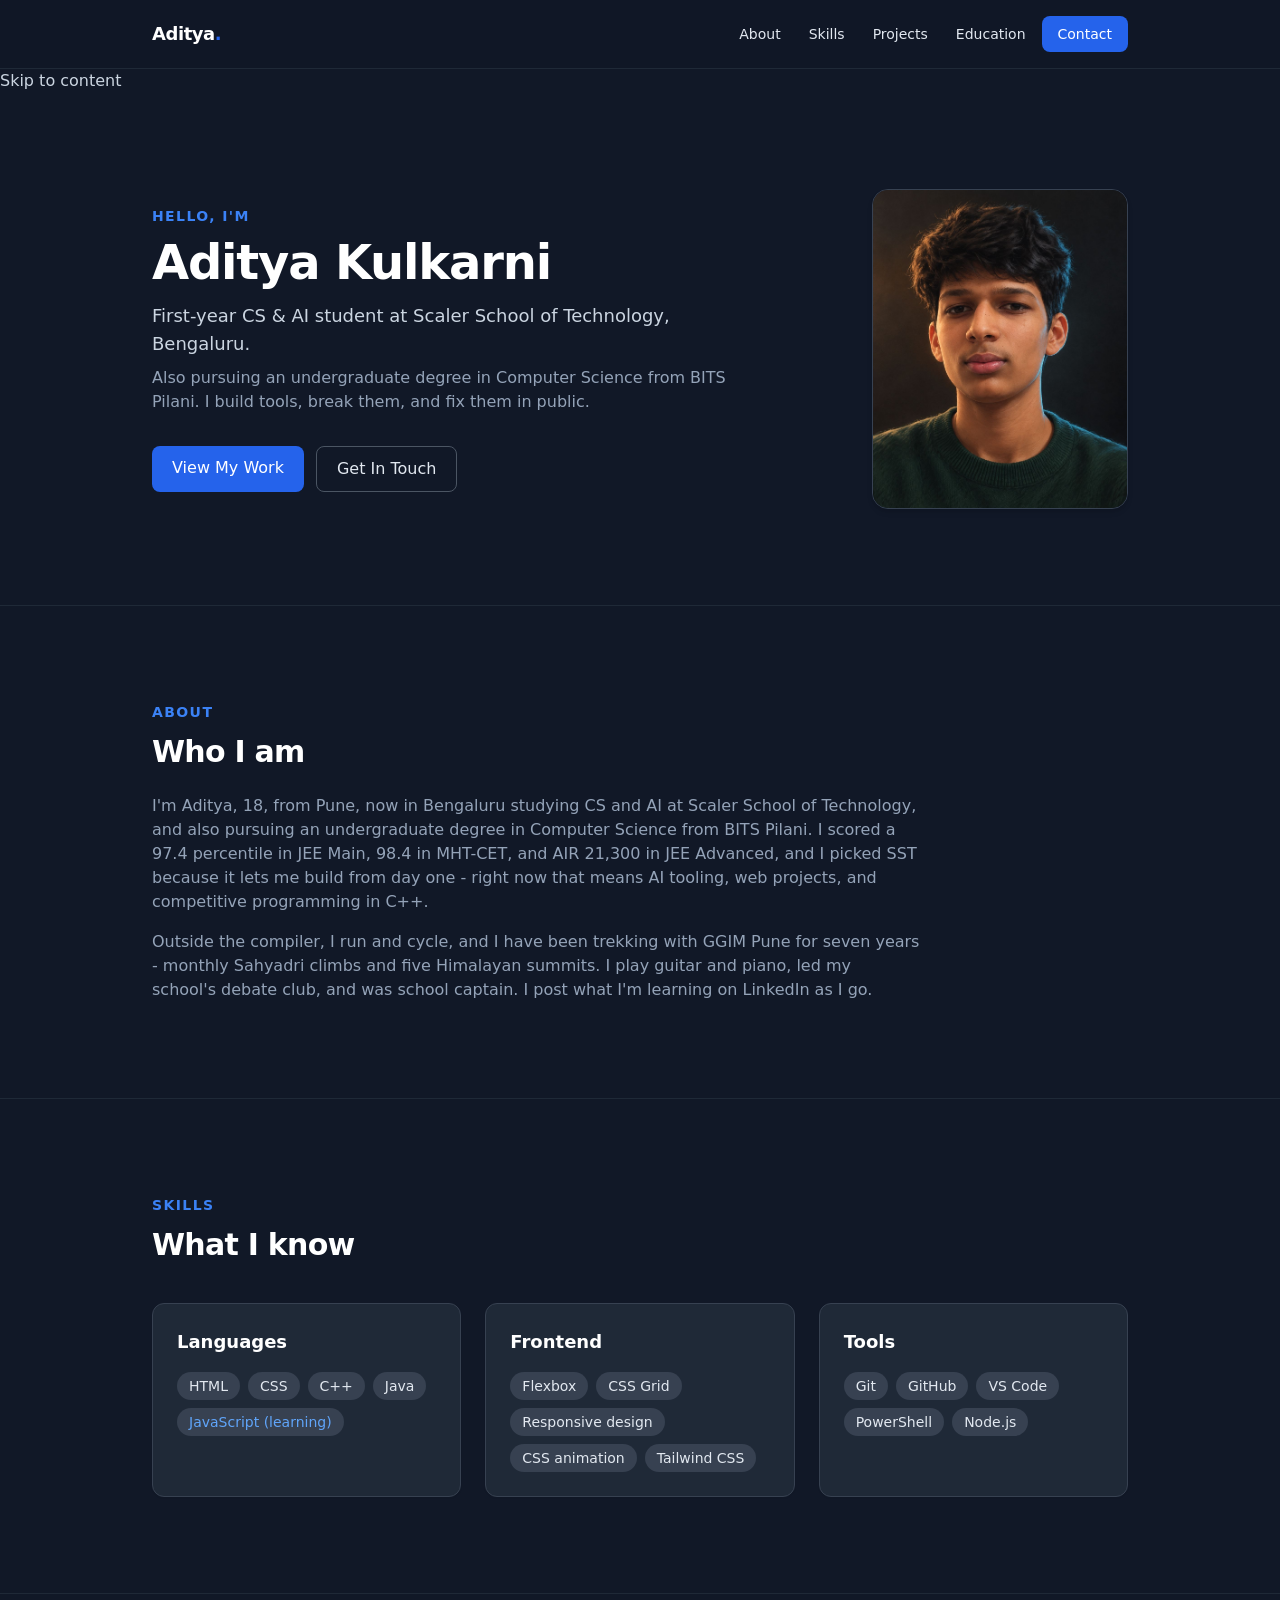
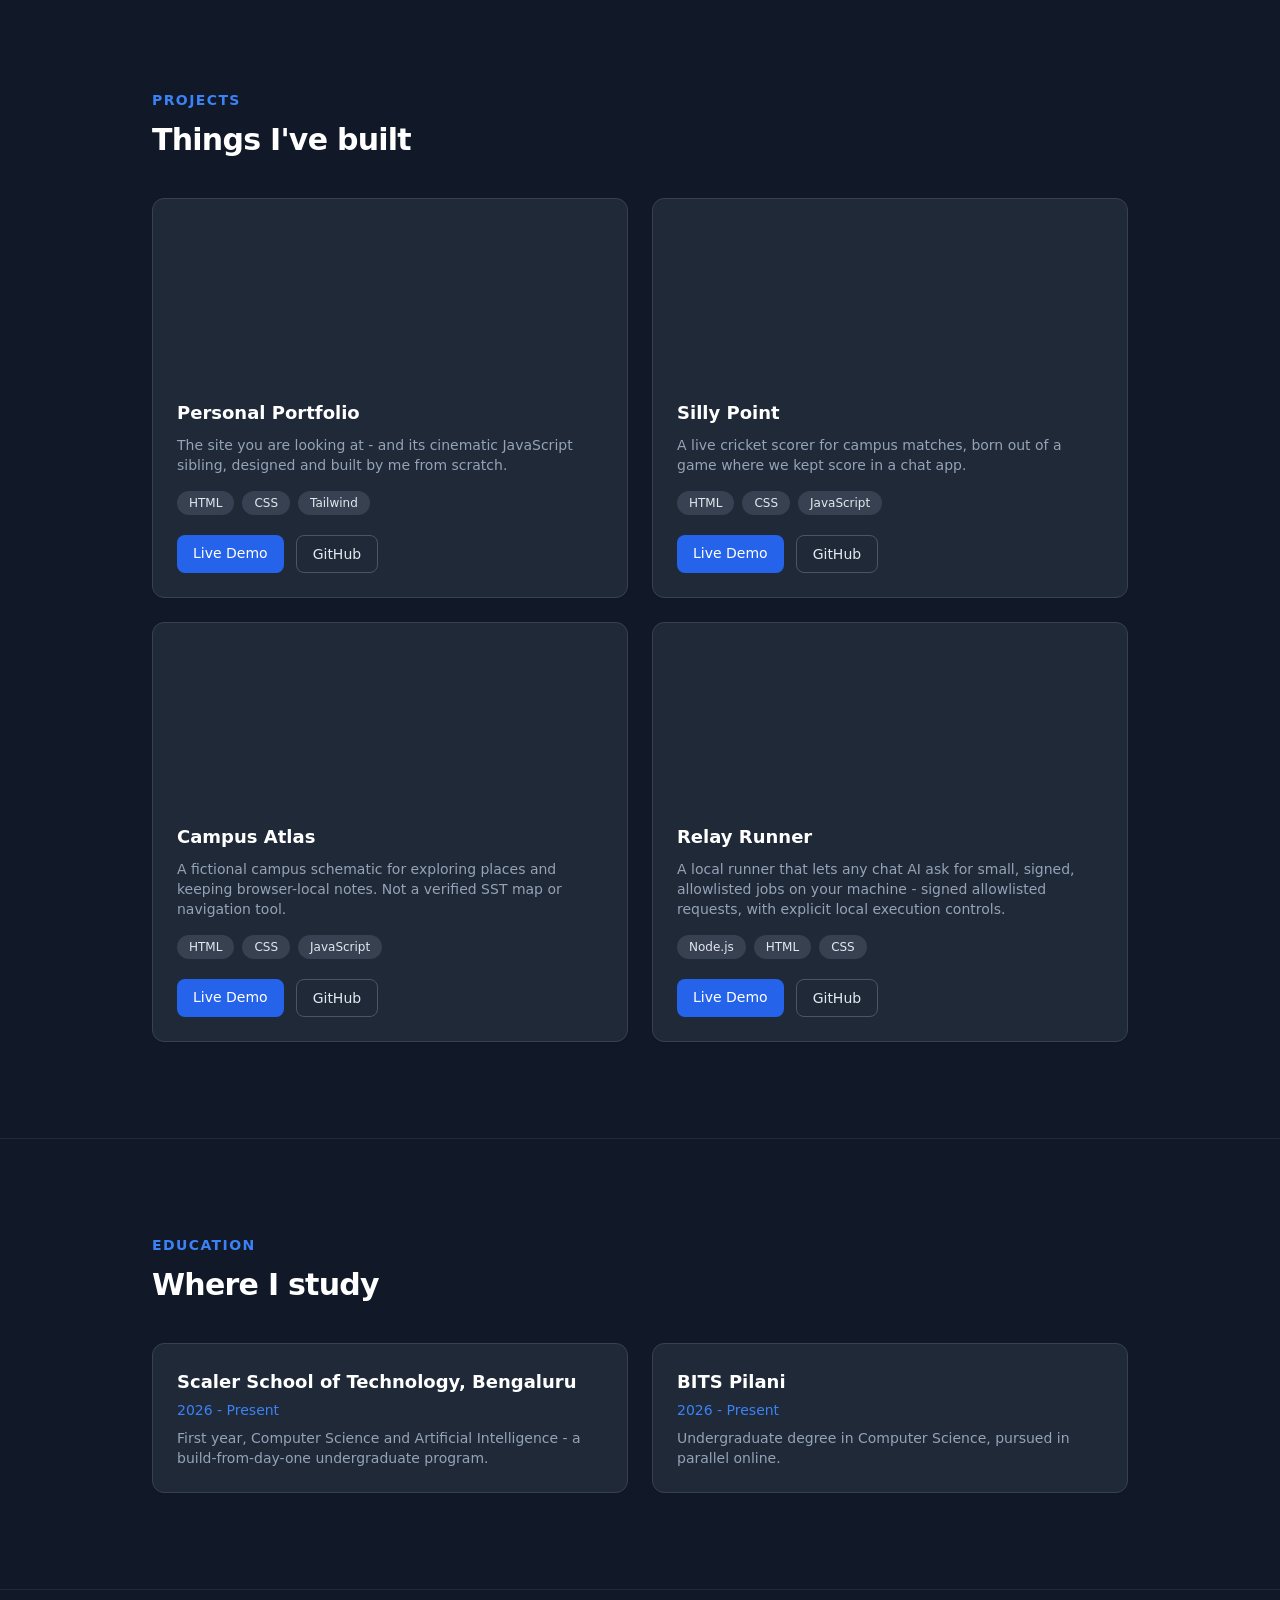
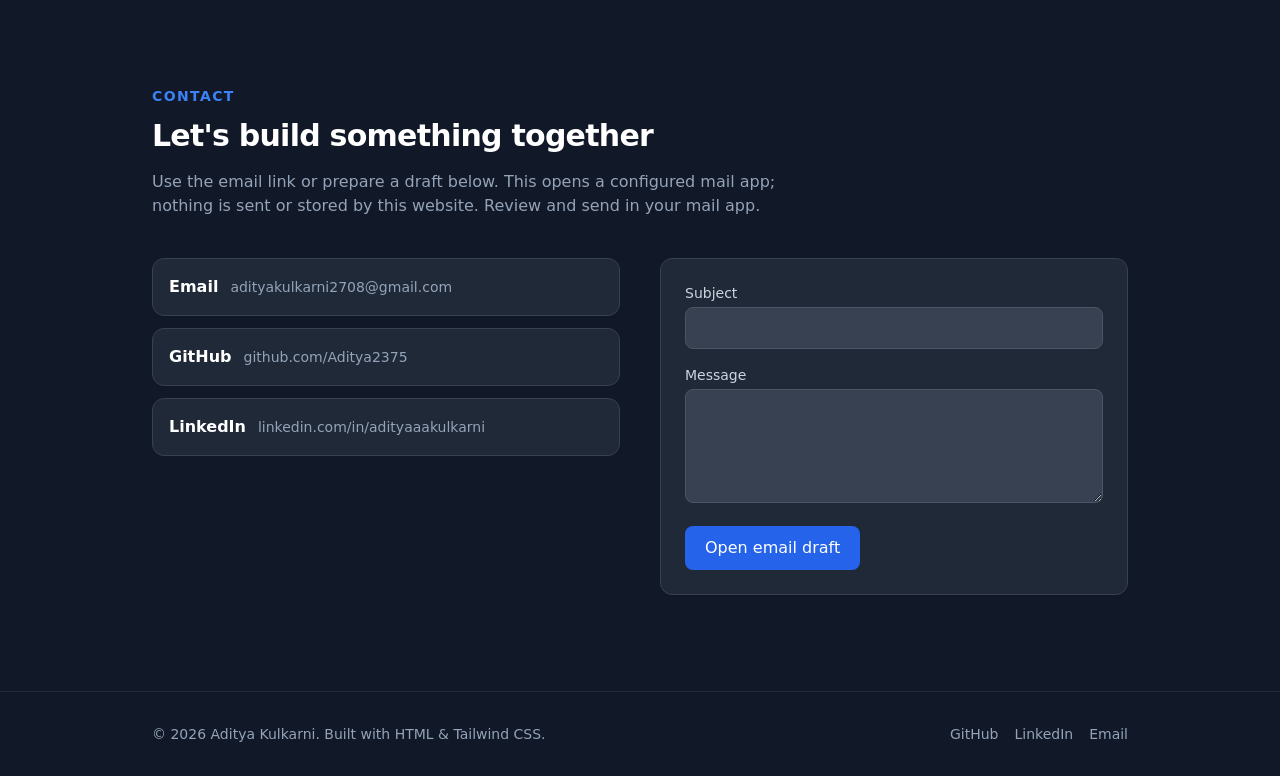
==== commit 38fbe5a0: "Clarify email drafts and schematic project scope" ====
--- a/index.html
+++ b/index.html
@@ -5,6 +5,9 @@
   <meta name="viewport" content="width=device-width, initial-scale=1.0">
   <title>Aditya Kulkarni | Portfolio</title>
   <meta name="description" content="Aditya Kulkarni - first-year CS and AI student at Scaler School of Technology, Bengaluru. Projects, skills and contact.">
+  <meta name="theme-color" content="#111827"><meta name="referrer" content="no-referrer"><link rel="canonical" href="https://aditya2375.github.io/webdev101-portfolio-submission/">
+  <meta property="og:title" content="Aditya Kulkarni / Web Dev 101"><meta property="og:description" content="Projects, study and interests. A static HTML and CSS portfolio."><meta property="og:type" content="website"><meta property="og:url" content="https://aditya2375.github.io/webdev101-portfolio-submission/">
+  <meta http-equiv="Content-Security-Policy" content="default-src 'self'; script-src 'none'; style-src 'self'; img-src 'self'; object-src 'none'; base-uri 'none'; form-action mailto:">
   <link rel="icon" href="favicon.svg" type="image/svg+xml">
   <link rel="stylesheet" href="style.css">
 </head>
@@ -24,7 +27,8 @@
     </nav>
   </header>
 
-  <main id="top">
+  <a class="skip-link" href="#top">Skip to content</a>
+  <main id="top" tabindex="-1">
 
     <!-- Hero Section -->
     <section class="mx-auto max-w-5xl px-6 py-16 md:py-24">
@@ -33,7 +37,7 @@
           <p class="mb-3 text-sm font-semibold uppercase tracking-widest text-blue-500">Hello, I'm</p>
           <h1 class="mb-4 text-4xl font-extrabold tracking-tight text-white md:text-5xl">Aditya Kulkarni</h1>
           <p class="mb-2 text-lg font-medium text-slate-300">First-year CS &amp; AI student at Scaler School of Technology, Bengaluru.</p>
-          <p class="mb-8 text-slate-400">Parallelly pursuing an undergraduation in Computer Science from BITS Pilani. I build tools, break them, and fix them in public.</p>
+          <p class="mb-8 text-slate-400">Also pursuing an undergraduate degree in Computer Science from BITS Pilani. I build tools, break them, and fix them in public.</p>
           <div class="flex flex-wrap gap-3">
             <a href="#projects" class="rounded-lg bg-blue-600 px-5 py-2.5 font-medium text-white transition-colors hover:bg-blue-700">View My Work</a>
             <a href="#contact" class="rounded-lg border border-gray-600 px-5 py-2.5 font-medium text-slate-200 transition-colors hover:border-blue-500 hover:text-blue-500">Get In Touch</a>
@@ -49,7 +53,7 @@
         <p class="mb-3 text-sm font-semibold uppercase tracking-widest text-blue-500">About</p>
         <h2 class="mb-6 text-3xl font-bold tracking-tight text-white">Who I am</h2>
         <div class="max-w-3xl space-y-4 text-slate-400">
-          <p>I'm Aditya, 18, from Pune, now in Bengaluru studying CS and AI at Scaler School of Technology, and parallelly pursuing an undergraduation in Computer Science from BITS Pilani. I scored a 97.4 percentile in JEE Main, 98.4 in MHT-CET, and AIR 21,300 in JEE Advanced, and I picked SST because it lets me build from day one - right now that means AI tooling, web projects, and competitive programming in C++.</p>
+          <p>I'm Aditya, 18, from Pune, now in Bengaluru studying CS and AI at Scaler School of Technology, and also pursuing an undergraduate degree in Computer Science from BITS Pilani. I scored a 97.4 percentile in JEE Main, 98.4 in MHT-CET, and AIR 21,300 in JEE Advanced, and I picked SST because it lets me build from day one - right now that means AI tooling, web projects, and competitive programming in C++.</p>
           <p>Outside the compiler, I run and cycle, and I have been trekking with GGIM Pune for seven years - monthly Sahyadri climbs and five Himalayan summits. I play guitar and piano, led my school's debate club, and was school captain. I post what I'm learning on LinkedIn as I go.</p>
         </div>
       </div>
@@ -103,7 +107,7 @@
         <div class="grid grid-cols-1 gap-6 md:grid-cols-2 lg:grid-cols-2">
 
           <article class="overflow-hidden rounded-xl border border-gray-700 bg-gray-800 shadow-sm transition-transform duration-300 hover:-translate-y-1 hover:shadow-md">
-            <img src="assets/bg/projects-portfolio.jpg" alt="Screenshot of my portfolio website" class="h-44 w-full object-cover">
+            <img loading="lazy" decoding="async" src="assets/bg/projects-portfolio.jpg" alt="Screenshot of my portfolio website" class="h-44 w-full object-cover">
             <div class="p-6">
               <h3 class="mb-2 text-lg font-semibold text-white">Personal Portfolio</h3>
               <p class="mb-4 text-sm text-slate-400">The site you are looking at - and its cinematic JavaScript sibling, designed and built by me from scratch.</p>
@@ -113,14 +117,14 @@
                 <span class="rounded-full bg-gray-700 px-3 py-1 text-xs text-slate-200">Tailwind</span>
               </div>
               <div class="flex gap-3">
-                <a href="https://adityakulkarni-eta.vercel.app" target="_blank" rel="noopener" class="rounded-lg bg-blue-600 px-4 py-2 text-sm font-medium text-white transition-colors hover:bg-blue-700">Live Demo</a>
-                <a href="https://github.com/Aditya2375/portfolio" target="_blank" rel="noopener" class="rounded-lg border border-gray-600 px-4 py-2 text-sm font-medium text-slate-200 transition-colors hover:border-blue-500 hover:text-blue-500">GitHub</a>
-              </div>
-            </div>
-          </article>
-
-          <article class="overflow-hidden rounded-xl border border-gray-700 bg-gray-800 shadow-sm transition-transform duration-300 hover:-translate-y-1 hover:shadow-md">
-            <img src="assets/bg/projects-silly-point.jpg" alt="Screenshot of Silly Point cricket scorer" class="h-44 w-full object-cover">
+                <a href="https://adityakulkarni-eta.vercel.app" target="_blank" rel="noopener noreferrer" class="rounded-lg bg-blue-600 px-4 py-2 text-sm font-medium text-white transition-colors hover:bg-blue-700">Live Demo</a>
+                <a href="https://github.com/Aditya2375/portfolio" target="_blank" rel="noopener noreferrer" class="rounded-lg border border-gray-600 px-4 py-2 text-sm font-medium text-slate-200 transition-colors hover:border-blue-500 hover:text-blue-500">GitHub</a>
+              </div>
+            </div>
+          </article>
+
+          <article class="overflow-hidden rounded-xl border border-gray-700 bg-gray-800 shadow-sm transition-transform duration-300 hover:-translate-y-1 hover:shadow-md">
+            <img loading="lazy" decoding="async" src="assets/bg/projects-silly-point.jpg" alt="Screenshot of Silly Point cricket scorer" class="h-44 w-full object-cover">
             <div class="p-6">
               <h3 class="mb-2 text-lg font-semibold text-white">Silly Point</h3>
               <p class="mb-4 text-sm text-slate-400">A live cricket scorer for campus matches, born out of a game where we kept score in a chat app.</p>
@@ -130,42 +134,42 @@
                 <span class="rounded-full bg-gray-700 px-3 py-1 text-xs text-slate-200">JavaScript</span>
               </div>
               <div class="flex gap-3">
-                <a href="https://aditya2375.github.io/silly-point/" target="_blank" rel="noopener" class="rounded-lg bg-blue-600 px-4 py-2 text-sm font-medium text-white transition-colors hover:bg-blue-700">Live Demo</a>
-                <a href="https://github.com/Aditya2375/silly-point" target="_blank" rel="noopener" class="rounded-lg border border-gray-600 px-4 py-2 text-sm font-medium text-slate-200 transition-colors hover:border-blue-500 hover:text-blue-500">GitHub</a>
-              </div>
-            </div>
-          </article>
-
-          <article class="overflow-hidden rounded-xl border border-gray-700 bg-gray-800 shadow-sm transition-transform duration-300 hover:-translate-y-1 hover:shadow-md">
-            <img src="assets/bg/projects-campus-atlas.jpg" alt="Screenshot of Campus Atlas" class="h-44 w-full object-cover">
+                <a href="https://aditya2375.github.io/silly-point/" target="_blank" rel="noopener noreferrer" class="rounded-lg bg-blue-600 px-4 py-2 text-sm font-medium text-white transition-colors hover:bg-blue-700">Live Demo</a>
+                <a href="https://github.com/Aditya2375/silly-point" target="_blank" rel="noopener noreferrer" class="rounded-lg border border-gray-600 px-4 py-2 text-sm font-medium text-slate-200 transition-colors hover:border-blue-500 hover:text-blue-500">GitHub</a>
+              </div>
+            </div>
+          </article>
+
+          <article class="overflow-hidden rounded-xl border border-gray-700 bg-gray-800 shadow-sm transition-transform duration-300 hover:-translate-y-1 hover:shadow-md">
+            <img loading="lazy" decoding="async" src="assets/bg/projects-campus-atlas.jpg" alt="Screenshot of Campus Atlas" class="h-44 w-full object-cover">
             <div class="p-6">
               <h3 class="mb-2 text-lg font-semibold text-white">Campus Atlas</h3>
-              <p class="mb-4 text-sm text-slate-400">Maps of SST's old and new campuses and Uniworld 1 and 2, so first-years stop getting lost.</p>
+              <p class="mb-4 text-sm text-slate-400">A fictional campus schematic for exploring places and keeping browser-local notes. Not a verified SST map or navigation tool.</p>
               <div class="mb-5 flex flex-wrap gap-2">
                 <span class="rounded-full bg-gray-700 px-3 py-1 text-xs text-slate-200">HTML</span>
                 <span class="rounded-full bg-gray-700 px-3 py-1 text-xs text-slate-200">CSS</span>
                 <span class="rounded-full bg-gray-700 px-3 py-1 text-xs text-slate-200">JavaScript</span>
               </div>
               <div class="flex gap-3">
-                <a href="https://aditya2375.github.io/campus-atlas/" target="_blank" rel="noopener" class="rounded-lg bg-blue-600 px-4 py-2 text-sm font-medium text-white transition-colors hover:bg-blue-700">Live Demo</a>
-                <a href="https://github.com/Aditya2375/campus-atlas" target="_blank" rel="noopener" class="rounded-lg border border-gray-600 px-4 py-2 text-sm font-medium text-slate-200 transition-colors hover:border-blue-500 hover:text-blue-500">GitHub</a>
-              </div>
-            </div>
-          </article>
-
-          <article class="overflow-hidden rounded-xl border border-gray-700 bg-gray-800 shadow-sm transition-transform duration-300 hover:-translate-y-1 hover:shadow-md">
-            <img src="assets/bg/projects-relay-runner.jpg" alt="Screenshot of Relay Runner" class="h-44 w-full object-cover">
+                <a href="https://aditya2375.github.io/campus-atlas/" target="_blank" rel="noopener noreferrer" class="rounded-lg bg-blue-600 px-4 py-2 text-sm font-medium text-white transition-colors hover:bg-blue-700">Live Demo</a>
+                <a href="https://github.com/Aditya2375/campus-atlas" target="_blank" rel="noopener noreferrer" class="rounded-lg border border-gray-600 px-4 py-2 text-sm font-medium text-slate-200 transition-colors hover:border-blue-500 hover:text-blue-500">GitHub</a>
+              </div>
+            </div>
+          </article>
+
+          <article class="overflow-hidden rounded-xl border border-gray-700 bg-gray-800 shadow-sm transition-transform duration-300 hover:-translate-y-1 hover:shadow-md">
+            <img loading="lazy" decoding="async" src="assets/bg/projects-relay-runner.jpg" alt="Screenshot of Relay Runner" class="h-44 w-full object-cover">
             <div class="p-6">
               <h3 class="mb-2 text-lg font-semibold text-white">Relay Runner</h3>
-              <p class="mb-4 text-sm text-slate-400">A local runner that lets any chat AI ask for small, signed, allowlisted jobs on your machine - nothing runs without your approval.</p>
+              <p class="mb-4 text-sm text-slate-400">A local runner that lets any chat AI ask for small, signed, allowlisted jobs on your machine - signed allowlisted requests, with explicit local execution controls.</p>
               <div class="mb-5 flex flex-wrap gap-2">
                 <span class="rounded-full bg-gray-700 px-3 py-1 text-xs text-slate-200">Node.js</span>
                 <span class="rounded-full bg-gray-700 px-3 py-1 text-xs text-slate-200">HTML</span>
                 <span class="rounded-full bg-gray-700 px-3 py-1 text-xs text-slate-200">CSS</span>
               </div>
               <div class="flex gap-3">
-                <a href="https://aditya2375.github.io/relay-runner/" target="_blank" rel="noopener" class="rounded-lg bg-blue-600 px-4 py-2 text-sm font-medium text-white transition-colors hover:bg-blue-700">Live Demo</a>
-                <a href="https://github.com/Aditya2375/relay-runner" target="_blank" rel="noopener" class="rounded-lg border border-gray-600 px-4 py-2 text-sm font-medium text-slate-200 transition-colors hover:border-blue-500 hover:text-blue-500">GitHub</a>
+                <a href="https://aditya2375.github.io/relay-runner/" target="_blank" rel="noopener noreferrer" class="rounded-lg bg-blue-600 px-4 py-2 text-sm font-medium text-white transition-colors hover:bg-blue-700">Live Demo</a>
+                <a href="https://github.com/Aditya2375/relay-runner" target="_blank" rel="noopener noreferrer" class="rounded-lg border border-gray-600 px-4 py-2 text-sm font-medium text-slate-200 transition-colors hover:border-blue-500 hover:text-blue-500">GitHub</a>
               </div>
             </div>
           </article>
@@ -188,7 +192,7 @@
           <div class="rounded-xl border border-gray-700 bg-gray-800 p-6 shadow-sm transition-transform duration-300 hover:-translate-y-1 hover:shadow-md">
             <h3 class="mb-1 text-lg font-semibold text-white">BITS Pilani</h3>
             <p class="mb-2 text-sm font-medium text-blue-500">2026 - Present</p>
-            <p class="text-sm text-slate-400">Undergraduation in Computer Science, pursued in parallel online.</p>
+            <p class="text-sm text-slate-400">Undergraduate degree in Computer Science, pursued in parallel online.</p>
           </div>
         </div>
       </div>
@@ -199,30 +203,28 @@
       <div class="mx-auto max-w-5xl px-6 py-16 md:py-24">
         <p class="mb-3 text-sm font-semibold uppercase tracking-widest text-blue-500">Contact</p>
         <h2 class="mb-4 text-3xl font-bold tracking-tight text-white">Let's build something together</h2>
-        <p class="mb-10 max-w-2xl text-slate-400">The fastest way to reach me is email. The form below opens your mail app with the message filled in - no backend needed.</p>
+        <p class="mb-10 max-w-2xl text-slate-400">Use the email link or prepare a draft below. This opens a configured mail app; nothing is sent or stored by this website. Review and send in your mail app.</p>
         <div class="grid grid-cols-1 gap-10 md:grid-cols-2">
           <div class="space-y-3">
             <a href="mailto:adityakulkarni2708@gmail.com" class="flex items-center gap-3 rounded-xl border border-gray-700 bg-gray-800 p-4 shadow-sm transition-transform duration-300 hover:-translate-y-1 hover:shadow-md">
               <span class="font-semibold text-white">Email</span>
               <span class="text-sm text-slate-400">adityakulkarni2708@gmail.com</span>
             </a>
-            <a href="https://github.com/Aditya2375" target="_blank" rel="noopener" class="flex items-center gap-3 rounded-xl border border-gray-700 bg-gray-800 p-4 shadow-sm transition-transform duration-300 hover:-translate-y-1 hover:shadow-md">
+            <a href="https://github.com/Aditya2375" target="_blank" rel="noopener noreferrer" class="flex items-center gap-3 rounded-xl border border-gray-700 bg-gray-800 p-4 shadow-sm transition-transform duration-300 hover:-translate-y-1 hover:shadow-md">
               <span class="font-semibold text-white">GitHub</span>
               <span class="text-sm text-slate-400">github.com/Aditya2375</span>
             </a>
-            <a href="https://www.linkedin.com/in/adityaaakulkarni" target="_blank" rel="noopener" class="flex items-center gap-3 rounded-xl border border-gray-700 bg-gray-800 p-4 shadow-sm transition-transform duration-300 hover:-translate-y-1 hover:shadow-md">
+            <a href="https://www.linkedin.com/in/adityaaakulkarni" target="_blank" rel="noopener noreferrer" class="flex items-center gap-3 rounded-xl border border-gray-700 bg-gray-800 p-4 shadow-sm transition-transform duration-300 hover:-translate-y-1 hover:shadow-md">
               <span class="font-semibold text-white">LinkedIn</span>
               <span class="text-sm text-slate-400">linkedin.com/in/adityaaakulkarni</span>
             </a>
           </div>
           <form action="mailto:adityakulkarni2708@gmail.com" method="get" class="rounded-xl border border-gray-700 bg-gray-800 p-6 shadow-sm">
-            <label for="name" class="mb-1 block text-sm font-medium text-slate-300">Name</label>
-            <input id="name" name="name" type="text" required class="mb-4 w-full rounded-lg border border-gray-600 bg-gray-700 px-3 py-2 text-white transition-colors focus:border-blue-500 focus:outline-none">
-            <label for="email" class="mb-1 block text-sm font-medium text-slate-300">Email</label>
-            <input id="email" name="email" type="email" required class="mb-4 w-full rounded-lg border border-gray-600 bg-gray-700 px-3 py-2 text-white transition-colors focus:border-blue-500 focus:outline-none">
+            <label for="name" class="mb-1 block text-sm font-medium text-slate-300">Subject</label>
+            <input id="name" name="subject" type="text" maxlength="160" required class="mb-4 w-full rounded-lg border border-gray-600 bg-gray-700 px-3 py-2 text-white transition-colors focus:border-blue-500 focus:outline-none">
             <label for="message" class="mb-1 block text-sm font-medium text-slate-300">Message</label>
-            <textarea id="message" name="body" rows="4" required class="mb-4 w-full rounded-lg border border-gray-600 bg-gray-700 px-3 py-2 text-white transition-colors focus:border-blue-500 focus:outline-none"></textarea>
-            <button type="submit" class="rounded-lg bg-blue-600 px-5 py-2.5 font-medium text-white transition-colors hover:bg-blue-700">Send Message</button>
+            <textarea id="message" name="body" rows="4" maxlength="2000" required class="mb-4 w-full rounded-lg border border-gray-600 bg-gray-700 px-3 py-2 text-white transition-colors focus:border-blue-500 focus:outline-none"></textarea>
+            <button type="submit" class="rounded-lg bg-blue-600 px-5 py-2.5 font-medium text-white transition-colors hover:bg-blue-700">Open email draft</button>
           </form>
         </div>
       </div>
@@ -235,8 +237,8 @@
     <div class="mx-auto flex max-w-5xl flex-wrap items-center justify-between gap-2 px-6 py-8 text-sm text-slate-400">
       <p>&copy; 2026 Aditya Kulkarni. Built with HTML &amp; Tailwind CSS.</p>
       <div class="flex gap-4">
-        <a href="https://github.com/Aditya2375" target="_blank" rel="noopener" class="transition-colors hover:text-blue-500">GitHub</a>
-        <a href="https://www.linkedin.com/in/adityaaakulkarni" target="_blank" rel="noopener" class="transition-colors hover:text-blue-500">LinkedIn</a>
+        <a href="https://github.com/Aditya2375" target="_blank" rel="noopener noreferrer" class="transition-colors hover:text-blue-500">GitHub</a>
+        <a href="https://www.linkedin.com/in/adityaaakulkarni" target="_blank" rel="noopener noreferrer" class="transition-colors hover:text-blue-500">LinkedIn</a>
         <a href="mailto:adityakulkarni2708@gmail.com" class="transition-colors hover:text-blue-500">Email</a>
       </div>
     </div>
--- a/style.css
+++ b/style.css
@@ -1 +1 @@
-*,:after,:before{--tw-border-spacing-x:0;--tw-border-spacing-y:0;--tw-translate-x:0;--tw-translate-y:0;--tw-rotate:0;--tw-skew-x:0;--tw-skew-y:0;--tw-scale-x:1;--tw-scale-y:1;--tw-pan-x: ;--tw-pan-y: ;--tw-pinch-zoom: ;--tw-scroll-snap-strictness:proximity;--tw-gradient-from-position: ;--tw-gradient-via-position: ;--tw-gradient-to-position: ;--tw-ordinal: ;--tw-slashed-zero: ;--tw-numeric-figure: ;--tw-numeric-spacing: ;--tw-numeric-fraction: ;--tw-ring-inset: ;--tw-ring-offset-width:0px;--tw-ring-offset-color:#fff;--tw-ring-color:rgba(59,130,246,.5);--tw-ring-offset-shadow:0 0 #0000;--tw-ring-shadow:0 0 #0000;--tw-shadow:0 0 #0000;--tw-shadow-colored:0 0 #0000;--tw-blur: ;--tw-brightness: ;--tw-contrast: ;--tw-grayscale: ;--tw-hue-rotate: ;--tw-invert: ;--tw-saturate: ;--tw-sepia: ;--tw-drop-shadow: ;--tw-backdrop-blur: ;--tw-backdrop-brightness: ;--tw-backdrop-contrast: ;--tw-backdrop-grayscale: ;--tw-backdrop-hue-rotate: ;--tw-backdrop-invert: ;--tw-backdrop-opacity: ;--tw-backdrop-saturate: ;--tw-backdrop-sepia: ;--tw-contain-size: ;--tw-contain-layout: ;--tw-contain-paint: ;--tw-contain-style: }::backdrop{--tw-border-spacing-x:0;--tw-border-spacing-y:0;--tw-translate-x:0;--tw-translate-y:0;--tw-rotate:0;--tw-skew-x:0;--tw-skew-y:0;--tw-scale-x:1;--tw-scale-y:1;--tw-pan-x: ;--tw-pan-y: ;--tw-pinch-zoom: ;--tw-scroll-snap-strictness:proximity;--tw-gradient-from-position: ;--tw-gradient-via-position: ;--tw-gradient-to-position: ;--tw-ordinal: ;--tw-slashed-zero: ;--tw-numeric-figure: ;--tw-numeric-spacing: ;--tw-numeric-fraction: ;--tw-ring-inset: ;--tw-ring-offset-width:0px;--tw-ring-offset-color:#fff;--tw-ring-color:rgba(59,130,246,.5);--tw-ring-offset-shadow:0 0 #0000;--tw-ring-shadow:0 0 #0000;--tw-shadow:0 0 #0000;--tw-shadow-colored:0 0 #0000;--tw-blur: ;--tw-brightness: ;--tw-contrast: ;--tw-grayscale: ;--tw-hue-rotate: ;--tw-invert: ;--tw-saturate: ;--tw-sepia: ;--tw-drop-shadow: ;--tw-backdrop-blur: ;--tw-backdrop-brightness: ;--tw-backdrop-contrast: ;--tw-backdrop-grayscale: ;--tw-backdrop-hue-rotate: ;--tw-backdrop-invert: ;--tw-backdrop-opacity: ;--tw-backdrop-saturate: ;--tw-backdrop-sepia: ;--tw-contain-size: ;--tw-contain-layout: ;--tw-contain-paint: ;--tw-contain-style: }/*! tailwindcss v3.4.16 | MIT License | https://tailwindcss.com*/*,:after,:before{box-sizing:border-box;border:0 solid #e5e7eb}:after,:before{--tw-content:""}:host,html{line-height:1.5;-webkit-text-size-adjust:100%;-moz-tab-size:4;-o-tab-size:4;tab-size:4;font-family:ui-sans-serif,system-ui,sans-serif,Apple Color Emoji,Segoe UI Emoji,Segoe UI Symbol,Noto Color Emoji;font-feature-settings:normal;font-variation-settings:normal;-webkit-tap-highlight-color:transparent}body{margin:0;line-height:inherit}hr{height:0;color:inherit;border-top-width:1px}abbr:where([title]){-webkit-text-decoration:underline dotted;text-decoration:underline dotted}h1,h2,h3,h4,h5,h6{font-size:inherit;font-weight:inherit}a{color:inherit;text-decoration:inherit}b,strong{font-weight:bolder}code,kbd,pre,samp{font-family:ui-monospace,SFMono-Regular,Menlo,Monaco,Consolas,Liberation Mono,Courier New,monospace;font-feature-settings:normal;font-variation-settings:normal;font-size:1em}small{font-size:80%}sub,sup{font-size:75%;line-height:0;position:relative;vertical-align:baseline}sub{bottom:-.25em}sup{top:-.5em}table{text-indent:0;border-color:inherit;border-collapse:collapse}button,input,optgroup,select,textarea{font-family:inherit;font-feature-settings:inherit;font-variation-settings:inherit;font-size:100%;font-weight:inherit;line-height:inherit;letter-spacing:inherit;color:inherit;margin:0;padding:0}button,select{text-transform:none}button,input:where([type=button]),input:where([type=reset]),input:where([type=submit]){-webkit-appearance:button;background-color:transparent;background-image:none}:-moz-focusring{outline:auto}:-moz-ui-invalid{box-shadow:none}progress{vertical-align:baseline}::-webkit-inner-spin-button,::-webkit-outer-spin-button{height:auto}[type=search]{-webkit-appearance:textfield;outline-offset:-2px}::-webkit-search-decoration{-webkit-appearance:none}::-webkit-file-upload-button{-webkit-appearance:button;font:inherit}summary{display:list-item}blockquote,dd,dl,figure,h1,h2,h3,h4,h5,h6,hr,p,pre{margin:0}fieldset{margin:0}fieldset,legend{padding:0}menu,ol,ul{list-style:none;margin:0;padding:0}dialog{padding:0}textarea{resize:vertical}input::-moz-placeholder,textarea::-moz-placeholder{opacity:1;color:#9ca3af}input::placeholder,textarea::placeholder{opacity:1;color:#9ca3af}[role=button],button{cursor:pointer}:disabled{cursor:default}audio,canvas,embed,iframe,img,object,svg,video{display:block;vertical-align:middle}img,video{max-width:100%;height:auto}[hidden]:where(:not([hidden=until-found])){display:none}.sticky{position:sticky}.top-0{top:0}.z-50{z-index:50}.mx-auto{margin-left:auto;margin-right:auto}.mb-1{margin-bottom:.25rem}.mb-10{margin-bottom:2.5rem}.mb-2{margin-bottom:.5rem}.mb-3{margin-bottom:.75rem}.mb-4{margin-bottom:1rem}.mb-5{margin-bottom:1.25rem}.mb-6{margin-bottom:1.5rem}.mb-8{margin-bottom:2rem}.block{display:block}.flex{display:flex}.grid{display:grid}.h-44{height:11rem}.h-64{height:16rem}.w-52{width:13rem}.w-full{width:100%}.max-w-2xl{max-width:42rem}.max-w-3xl{max-width:48rem}.max-w-5xl{max-width:64rem}.max-w-xl{max-width:36rem}@keyframes fade-in-up{0%{opacity:0;transform:translateY(16px)}to{opacity:1;transform:translateY(0)}}.animate-fade-in-up{animation:fade-in-up .8s ease-out both}.scroll-mt-20{scroll-margin-top:5rem}.grid-cols-1{grid-template-columns:repeat(1,minmax(0,1fr))}.flex-col{flex-direction:column}.flex-col-reverse{flex-direction:column-reverse}.flex-wrap{flex-wrap:wrap}.items-center{align-items:center}.justify-center{justify-content:center}.justify-between{justify-content:space-between}.gap-1{gap:.25rem}.gap-10{gap:2.5rem}.gap-2{gap:.5rem}.gap-3{gap:.75rem}.gap-4{gap:1rem}.gap-6{gap:1.5rem}.space-y-3>:not([hidden])~:not([hidden]){--tw-space-y-reverse:0;margin-top:calc(.75rem*(1 - var(--tw-space-y-reverse)));margin-bottom:calc(.75rem*var(--tw-space-y-reverse))}.space-y-4>:not([hidden])~:not([hidden]){--tw-space-y-reverse:0;margin-top:calc(1rem*(1 - var(--tw-space-y-reverse)));margin-bottom:calc(1rem*var(--tw-space-y-reverse))}.overflow-hidden{overflow:hidden}.scroll-smooth{scroll-behavior:smooth}.rounded-2xl{border-radius:1rem}.rounded-full{border-radius:9999px}.rounded-lg{border-radius:.5rem}.rounded-xl{border-radius:.75rem}.border{border-width:1px}.border-b{border-bottom-width:1px}.border-t{border-top-width:1px}.border-slate-200{--tw-border-opacity:1;border-color:rgb(226 232 240/var(--tw-border-opacity,1))}.border-slate-300{--tw-border-opacity:1;border-color:rgb(203 213 225/var(--tw-border-opacity,1))}.bg-indigo-50{--tw-bg-opacity:1;background-color:rgb(238 242 255/var(--tw-bg-opacity,1))}.bg-indigo-600{--tw-bg-opacity:1;background-color:rgb(79 70 229/var(--tw-bg-opacity,1))}.bg-slate-100{--tw-bg-opacity:1;background-color:rgb(241 245 249/var(--tw-bg-opacity,1))}.bg-slate-50{--tw-bg-opacity:1;background-color:rgb(248 250 252/var(--tw-bg-opacity,1))}.bg-white{--tw-bg-opacity:1;background-color:rgb(255 255 255/var(--tw-bg-opacity,1))}.bg-white\/90{background-color:hsla(0,0%,100%,.9)}.object-cover{-o-object-fit:cover;object-fit:cover}.p-4{padding:1rem}.p-6{padding:1.5rem}.px-3{padding-left:.75rem;padding-right:.75rem}.px-4{padding-left:1rem;padding-right:1rem}.px-5{padding-left:1.25rem;padding-right:1.25rem}.px-6{padding-left:1.5rem;padding-right:1.5rem}.py-1{padding-top:.25rem;padding-bottom:.25rem}.py-16{padding-top:4rem;padding-bottom:4rem}.py-2{padding-top:.5rem;padding-bottom:.5rem}.py-2\.5{padding-top:.625rem;padding-bottom:.625rem}.py-4{padding-top:1rem;padding-bottom:1rem}.py-8{padding-top:2rem;padding-bottom:2rem}.font-sans{font-family:ui-sans-serif,system-ui,sans-serif,Apple Color Emoji,Segoe UI Emoji,Segoe UI Symbol,Noto Color Emoji}.text-3xl{font-size:1.875rem;line-height:2.25rem}.text-4xl{font-size:2.25rem;line-height:2.5rem}.text-lg{font-size:1.125rem;line-height:1.75rem}.text-sm{font-size:.875rem;line-height:1.25rem}.text-xs{font-size:.75rem;line-height:1rem}.font-bold{font-weight:700}.font-extrabold{font-weight:800}.font-medium{font-weight:500}.font-semibold{font-weight:600}.uppercase{text-transform:uppercase}.tracking-tight{letter-spacing:-.025em}.tracking-widest{letter-spacing:.1em}.text-indigo-600{--tw-text-opacity:1;color:rgb(79 70 229/var(--tw-text-opacity,1))}.text-indigo-700{--tw-text-opacity:1;color:rgb(67 56 202/var(--tw-text-opacity,1))}.text-slate-600{--tw-text-opacity:1;color:rgb(71 85 105/var(--tw-text-opacity,1))}.text-slate-700{--tw-text-opacity:1;color:rgb(51 65 85/var(--tw-text-opacity,1))}.text-slate-800{--tw-text-opacity:1;color:rgb(30 41 59/var(--tw-text-opacity,1))}.text-slate-900{--tw-text-opacity:1;color:rgb(15 23 42/var(--tw-text-opacity,1))}.text-white{--tw-text-opacity:1;color:rgb(255 255 255/var(--tw-text-opacity,1))}.antialiased{-webkit-font-smoothing:antialiased;-moz-osx-font-smoothing:grayscale}.shadow-md{--tw-shadow:0 4px 6px -1px rgba(0,0,0,.1),0 2px 4px -2px rgba(0,0,0,.1);--tw-shadow-colored:0 4px 6px -1px var(--tw-shadow-color),0 2px 4px -2px var(--tw-shadow-color)}.shadow-md,.shadow-sm{box-shadow:var(--tw-ring-offset-shadow,0 0 #0000),var(--tw-ring-shadow,0 0 #0000),var(--tw-shadow)}.shadow-sm{--tw-shadow:0 1px 2px 0 rgba(0,0,0,.05);--tw-shadow-colored:0 1px 2px 0 var(--tw-shadow-color)}.backdrop-blur{--tw-backdrop-blur:blur(8px);-webkit-backdrop-filter:var(--tw-backdrop-blur) var(--tw-backdrop-brightness) var(--tw-backdrop-contrast) var(--tw-backdrop-grayscale) var(--tw-backdrop-hue-rotate) var(--tw-backdrop-invert) var(--tw-backdrop-opacity) var(--tw-backdrop-saturate) var(--tw-backdrop-sepia);backdrop-filter:var(--tw-backdrop-blur) var(--tw-backdrop-brightness) var(--tw-backdrop-contrast) var(--tw-backdrop-grayscale) var(--tw-backdrop-hue-rotate) var(--tw-backdrop-invert) var(--tw-backdrop-opacity) var(--tw-backdrop-saturate) var(--tw-backdrop-sepia)}.transition-colors{transition-property:color,background-color,border-color,text-decoration-color,fill,stroke;transition-timing-function:cubic-bezier(.4,0,.2,1);transition-duration:.15s}.transition-transform{transition-property:transform;transition-timing-function:cubic-bezier(.4,0,.2,1);transition-duration:.15s}.duration-300{transition-duration:.3s}.hover\:-translate-y-1:hover{--tw-translate-y:-0.25rem;transform:translate(var(--tw-translate-x),var(--tw-translate-y)) rotate(var(--tw-rotate)) skewX(var(--tw-skew-x)) skewY(var(--tw-skew-y)) scaleX(var(--tw-scale-x)) scaleY(var(--tw-scale-y))}.hover\:border-indigo-600:hover{--tw-border-opacity:1;border-color:rgb(79 70 229/var(--tw-border-opacity,1))}.hover\:bg-indigo-700:hover{--tw-bg-opacity:1;background-color:rgb(67 56 202/var(--tw-bg-opacity,1))}.hover\:bg-slate-100:hover{--tw-bg-opacity:1;background-color:rgb(241 245 249/var(--tw-bg-opacity,1))}.hover\:text-indigo-600:hover{--tw-text-opacity:1;color:rgb(79 70 229/var(--tw-text-opacity,1))}.hover\:shadow-md:hover{--tw-shadow:0 4px 6px -1px rgba(0,0,0,.1),0 2px 4px -2px rgba(0,0,0,.1);--tw-shadow-colored:0 4px 6px -1px var(--tw-shadow-color),0 2px 4px -2px var(--tw-shadow-color);box-shadow:var(--tw-ring-offset-shadow,0 0 #0000),var(--tw-ring-shadow,0 0 #0000),var(--tw-shadow)}.focus\:border-indigo-600:focus{--tw-border-opacity:1;border-color:rgb(79 70 229/var(--tw-border-opacity,1))}.focus\:outline-none:focus{outline:2px solid transparent;outline-offset:2px}@media (min-width:640px){.sm\:flex-row{flex-direction:row}.sm\:justify-between{justify-content:space-between}}@media (min-width:768px){.md\:h-80{height:20rem}.md\:w-64{width:16rem}.md\:grid-cols-2{grid-template-columns:repeat(2,minmax(0,1fr))}.md\:grid-cols-3{grid-template-columns:repeat(3,minmax(0,1fr))}.md\:flex-row{flex-direction:row}.md\:justify-between{justify-content:space-between}.md\:py-24{padding-top:6rem;padding-bottom:6rem}.md\:text-5xl{font-size:3rem;line-height:1}}@media (min-width:1024px){.lg\:grid-cols-2{grid-template-columns:repeat(2,minmax(0,1fr))}}
+*,:after,:before{--tw-border-spacing-x:0;--tw-border-spacing-y:0;--tw-translate-x:0;--tw-translate-y:0;--tw-rotate:0;--tw-skew-x:0;--tw-skew-y:0;--tw-scale-x:1;--tw-scale-y:1;--tw-pan-x: ;--tw-pan-y: ;--tw-pinch-zoom: ;--tw-scroll-snap-strictness:proximity;--tw-gradient-from-position: ;--tw-gradient-via-position: ;--tw-gradient-to-position: ;--tw-ordinal: ;--tw-slashed-zero: ;--tw-numeric-figure: ;--tw-numeric-spacing: ;--tw-numeric-fraction: ;--tw-ring-inset: ;--tw-ring-offset-width:0px;--tw-ring-offset-color:#fff;--tw-ring-color:rgba(59,130,246,.5);--tw-ring-offset-shadow:0 0 #0000;--tw-ring-shadow:0 0 #0000;--tw-shadow:0 0 #0000;--tw-shadow-colored:0 0 #0000;--tw-blur: ;--tw-brightness: ;--tw-contrast: ;--tw-grayscale: ;--tw-hue-rotate: ;--tw-invert: ;--tw-saturate: ;--tw-sepia: ;--tw-drop-shadow: ;--tw-backdrop-blur: ;--tw-backdrop-brightness: ;--tw-backdrop-contrast: ;--tw-backdrop-grayscale: ;--tw-backdrop-hue-rotate: ;--tw-backdrop-invert: ;--tw-backdrop-opacity: ;--tw-backdrop-saturate: ;--tw-backdrop-sepia: ;--tw-contain-size: ;--tw-contain-layout: ;--tw-contain-paint: ;--tw-contain-style: }::backdrop{--tw-border-spacing-x:0;--tw-border-spacing-y:0;--tw-translate-x:0;--tw-translate-y:0;--tw-rotate:0;--tw-skew-x:0;--tw-skew-y:0;--tw-scale-x:1;--tw-scale-y:1;--tw-pan-x: ;--tw-pan-y: ;--tw-pinch-zoom: ;--tw-scroll-snap-strictness:proximity;--tw-gradient-from-position: ;--tw-gradient-via-position: ;--tw-gradient-to-position: ;--tw-ordinal: ;--tw-slashed-zero: ;--tw-numeric-figure: ;--tw-numeric-spacing: ;--tw-numeric-fraction: ;--tw-ring-inset: ;--tw-ring-offset-width:0px;--tw-ring-offset-color:#fff;--tw-ring-color:rgba(59,130,246,.5);--tw-ring-offset-shadow:0 0 #0000;--tw-ring-shadow:0 0 #0000;--tw-shadow:0 0 #0000;--tw-shadow-colored:0 0 #0000;--tw-blur: ;--tw-brightness: ;--tw-contrast: ;--tw-grayscale: ;--tw-hue-rotate: ;--tw-invert: ;--tw-saturate: ;--tw-sepia: ;--tw-drop-shadow: ;--tw-backdrop-blur: ;--tw-backdrop-brightness: ;--tw-backdrop-contrast: ;--tw-backdrop-grayscale: ;--tw-backdrop-hue-rotate: ;--tw-backdrop-invert: ;--tw-backdrop-opacity: ;--tw-backdrop-saturate: ;--tw-backdrop-sepia: ;--tw-contain-size: ;--tw-contain-layout: ;--tw-contain-paint: ;--tw-contain-style: }/*! tailwindcss v3.4.16 | MIT License | https://tailwindcss.com*/*,:after,:before{box-sizing:border-box;border:0 solid #e5e7eb}:after,:before{--tw-content:""}:host,html{line-height:1.5;-webkit-text-size-adjust:100%;-moz-tab-size:4;-o-tab-size:4;tab-size:4;font-family:ui-sans-serif,system-ui,sans-serif,Apple Color Emoji,Segoe UI Emoji,Segoe UI Symbol,Noto Color Emoji;font-feature-settings:normal;font-variation-settings:normal;-webkit-tap-highlight-color:transparent}body{margin:0;line-height:inherit}hr{height:0;color:inherit;border-top-width:1px}abbr:where([title]){-webkit-text-decoration:underline dotted;text-decoration:underline dotted}h1,h2,h3,h4,h5,h6{font-size:inherit;font-weight:inherit}a{color:inherit;text-decoration:inherit}b,strong{font-weight:bolder}code,kbd,pre,samp{font-family:ui-monospace,SFMono-Regular,Menlo,Monaco,Consolas,Liberation Mono,Courier New,monospace;font-feature-settings:normal;font-variation-settings:normal;font-size:1em}small{font-size:80%}sub,sup{font-size:75%;line-height:0;position:relative;vertical-align:baseline}sub{bottom:-.25em}sup{top:-.5em}table{text-indent:0;border-color:inherit;border-collapse:collapse}button,input,optgroup,select,textarea{font-family:inherit;font-feature-settings:inherit;font-variation-settings:inherit;font-size:100%;font-weight:inherit;line-height:inherit;letter-spacing:inherit;color:inherit;margin:0;padding:0}button,select{text-transform:none}button,input:where([type=button]),input:where([type=reset]),input:where([type=submit]){-webkit-appearance:button;background-color:transparent;background-image:none}:-moz-focusring{outline:auto}:-moz-ui-invalid{box-shadow:none}progress{vertical-align:baseline}::-webkit-inner-spin-button,::-webkit-outer-spin-button{height:auto}[type=search]{-webkit-appearance:textfield;outline-offset:-2px}::-webkit-search-decoration{-webkit-appearance:none}::-webkit-file-upload-button{-webkit-appearance:button;font:inherit}summary{display:list-item}blockquote,dd,dl,figure,h1,h2,h3,h4,h5,h6,hr,p,pre{margin:0}fieldset{margin:0}fieldset,legend{padding:0}menu,ol,ul{list-style:none;margin:0;padding:0}dialog{padding:0}textarea{resize:vertical}input::-moz-placeholder,textarea::-moz-placeholder{opacity:1;color:#9ca3af}input::placeholder,textarea::placeholder{opacity:1;color:#9ca3af}[role=button],button{cursor:pointer}:disabled{cursor:default}audio,canvas,embed,iframe,img,object,svg,video{display:block;vertical-align:middle}img,video{max-width:100%;height:auto}[hidden]:where(:not([hidden=until-found])){display:none}.sticky{position:sticky}.top-0{top:0}.z-50{z-index:50}.mx-auto{margin-left:auto;margin-right:auto}.mb-1{margin-bottom:.25rem}.mb-10{margin-bottom:2.5rem}.mb-2{margin-bottom:.5rem}.mb-3{margin-bottom:.75rem}.mb-4{margin-bottom:1rem}.mb-5{margin-bottom:1.25rem}.mb-6{margin-bottom:1.5rem}.mb-8{margin-bottom:2rem}.block{display:block}.flex{display:flex}.grid{display:grid}.h-44{height:11rem}.h-64{height:16rem}.w-52{width:13rem}.w-full{width:100%}.max-w-2xl{max-width:42rem}.max-w-3xl{max-width:48rem}.max-w-5xl{max-width:64rem}.max-w-xl{max-width:36rem}@keyframes fade-in-up{0%{opacity:0;transform:translateY(16px)}to{opacity:1;transform:translateY(0)}}.animate-fade-in-up{animation:fade-in-up .8s ease-out both}.scroll-mt-20{scroll-margin-top:5rem}.grid-cols-1{grid-template-columns:repeat(1,minmax(0,1fr))}.flex-col{flex-direction:column}.flex-col-reverse{flex-direction:column-reverse}.flex-wrap{flex-wrap:wrap}.items-center{align-items:center}.justify-center{justify-content:center}.justify-between{justify-content:space-between}.gap-1{gap:.25rem}.gap-10{gap:2.5rem}.gap-2{gap:.5rem}.gap-3{gap:.75rem}.gap-4{gap:1rem}.gap-6{gap:1.5rem}.space-y-3>:not([hidden])~:not([hidden]){--tw-space-y-reverse:0;margin-top:calc(.75rem*(1 - var(--tw-space-y-reverse)));margin-bottom:calc(.75rem*var(--tw-space-y-reverse))}.space-y-4>:not([hidden])~:not([hidden]){--tw-space-y-reverse:0;margin-top:calc(1rem*(1 - var(--tw-space-y-reverse)));margin-bottom:calc(1rem*var(--tw-space-y-reverse))}.overflow-hidden{overflow:hidden}.scroll-smooth{scroll-behavior:smooth}.rounded-2xl{border-radius:1rem}.rounded-full{border-radius:9999px}.rounded-lg{border-radius:.5rem}.rounded-xl{border-radius:.75rem}.border{border-width:1px}.border-b{border-bottom-width:1px}.border-t{border-top-width:1px}.border-gray-600{--tw-border-opacity:1;border-color:rgb(75 85 99/var(--tw-border-opacity,1))}.border-gray-700{--tw-border-opacity:1;border-color:rgb(55 65 81/var(--tw-border-opacity,1))}.border-gray-800{--tw-border-opacity:1;border-color:rgb(31 41 55/var(--tw-border-opacity,1))}.bg-blue-600{--tw-bg-opacity:1;background-color:rgb(37 99 235/var(--tw-bg-opacity,1))}.bg-gray-700{--tw-bg-opacity:1;background-color:rgb(55 65 81/var(--tw-bg-opacity,1))}.bg-gray-800{--tw-bg-opacity:1;background-color:rgb(31 41 55/var(--tw-bg-opacity,1))}.bg-gray-900{--tw-bg-opacity:1;background-color:rgb(17 24 39/var(--tw-bg-opacity,1))}.bg-gray-900\/90{background-color:rgba(17,24,39,.9)}.object-cover{-o-object-fit:cover;object-fit:cover}.p-4{padding:1rem}.p-6{padding:1.5rem}.px-3{padding-left:.75rem;padding-right:.75rem}.px-4{padding-left:1rem;padding-right:1rem}.px-5{padding-left:1.25rem;padding-right:1.25rem}.px-6{padding-left:1.5rem;padding-right:1.5rem}.py-1{padding-top:.25rem;padding-bottom:.25rem}.py-16{padding-top:4rem;padding-bottom:4rem}.py-2{padding-top:.5rem;padding-bottom:.5rem}.py-2\.5{padding-top:.625rem;padding-bottom:.625rem}.py-4{padding-top:1rem;padding-bottom:1rem}.py-8{padding-top:2rem;padding-bottom:2rem}.font-sans{font-family:ui-sans-serif,system-ui,sans-serif,Apple Color Emoji,Segoe UI Emoji,Segoe UI Symbol,Noto Color Emoji}.text-3xl{font-size:1.875rem;line-height:2.25rem}.text-4xl{font-size:2.25rem;line-height:2.5rem}.text-lg{font-size:1.125rem;line-height:1.75rem}.text-sm{font-size:.875rem;line-height:1.25rem}.text-xs{font-size:.75rem;line-height:1rem}.font-bold{font-weight:700}.font-extrabold{font-weight:800}.font-medium{font-weight:500}.font-semibold{font-weight:600}.uppercase{text-transform:uppercase}.tracking-tight{letter-spacing:-.025em}.tracking-widest{letter-spacing:.1em}.text-blue-400{--tw-text-opacity:1;color:rgb(96 165 250/var(--tw-text-opacity,1))}.text-blue-500{--tw-text-opacity:1;color:rgb(59 130 246/var(--tw-text-opacity,1))}.text-blue-600{--tw-text-opacity:1;color:rgb(37 99 235/var(--tw-text-opacity,1))}.text-slate-200{--tw-text-opacity:1;color:rgb(226 232 240/var(--tw-text-opacity,1))}.text-slate-300{--tw-text-opacity:1;color:rgb(203 213 225/var(--tw-text-opacity,1))}.text-slate-400{--tw-text-opacity:1;color:rgb(148 163 184/var(--tw-text-opacity,1))}.text-white{--tw-text-opacity:1;color:rgb(255 255 255/var(--tw-text-opacity,1))}.antialiased{-webkit-font-smoothing:antialiased;-moz-osx-font-smoothing:grayscale}.shadow-md{--tw-shadow:0 4px 6px -1px rgba(0,0,0,.1),0 2px 4px -2px rgba(0,0,0,.1);--tw-shadow-colored:0 4px 6px -1px var(--tw-shadow-color),0 2px 4px -2px var(--tw-shadow-color)}.shadow-md,.shadow-sm{box-shadow:var(--tw-ring-offset-shadow,0 0 #0000),var(--tw-ring-shadow,0 0 #0000),var(--tw-shadow)}.shadow-sm{--tw-shadow:0 1px 2px 0 rgba(0,0,0,.05);--tw-shadow-colored:0 1px 2px 0 var(--tw-shadow-color)}.backdrop-blur{--tw-backdrop-blur:blur(8px);-webkit-backdrop-filter:var(--tw-backdrop-blur) var(--tw-backdrop-brightness) var(--tw-backdrop-contrast) var(--tw-backdrop-grayscale) var(--tw-backdrop-hue-rotate) var(--tw-backdrop-invert) var(--tw-backdrop-opacity) var(--tw-backdrop-saturate) var(--tw-backdrop-sepia);backdrop-filter:var(--tw-backdrop-blur) var(--tw-backdrop-brightness) var(--tw-backdrop-contrast) var(--tw-backdrop-grayscale) var(--tw-backdrop-hue-rotate) var(--tw-backdrop-invert) var(--tw-backdrop-opacity) var(--tw-backdrop-saturate) var(--tw-backdrop-sepia)}.transition-colors{transition-property:color,background-color,border-color,text-decoration-color,fill,stroke;transition-timing-function:cubic-bezier(.4,0,.2,1);transition-duration:.15s}.transition-transform{transition-property:transform;transition-timing-function:cubic-bezier(.4,0,.2,1);transition-duration:.15s}.duration-300{transition-duration:.3s}.hover\:-translate-y-1:hover{--tw-translate-y:-0.25rem;transform:translate(var(--tw-translate-x),var(--tw-translate-y)) rotate(var(--tw-rotate)) skewX(var(--tw-skew-x)) skewY(var(--tw-skew-y)) scaleX(var(--tw-scale-x)) scaleY(var(--tw-scale-y))}.hover\:border-blue-500:hover{--tw-border-opacity:1;border-color:rgb(59 130 246/var(--tw-border-opacity,1))}.hover\:bg-blue-700:hover{--tw-bg-opacity:1;background-color:rgb(29 78 216/var(--tw-bg-opacity,1))}.hover\:bg-gray-800:hover{--tw-bg-opacity:1;background-color:rgb(31 41 55/var(--tw-bg-opacity,1))}.hover\:text-blue-500:hover{--tw-text-opacity:1;color:rgb(59 130 246/var(--tw-text-opacity,1))}.hover\:shadow-md:hover{--tw-shadow:0 4px 6px -1px rgba(0,0,0,.1),0 2px 4px -2px rgba(0,0,0,.1);--tw-shadow-colored:0 4px 6px -1px var(--tw-shadow-color),0 2px 4px -2px var(--tw-shadow-color);box-shadow:var(--tw-ring-offset-shadow,0 0 #0000),var(--tw-ring-shadow,0 0 #0000),var(--tw-shadow)}.focus\:border-blue-500:focus{--tw-border-opacity:1;border-color:rgb(59 130 246/var(--tw-border-opacity,1))}.focus\:outline-none:focus{outline:2px solid transparent;outline-offset:2px}@media (min-width:640px){.sm\:flex-row{flex-direction:row}.sm\:justify-between{justify-content:space-between}}@media (min-width:768px){.md\:h-80{height:20rem}.md\:w-64{width:16rem}.md\:grid-cols-2{grid-template-columns:repeat(2,minmax(0,1fr))}.md\:grid-cols-3{grid-template-columns:repeat(3,minmax(0,1fr))}.md\:flex-row{flex-direction:row}.md\:justify-between{justify-content:space-between}.md\:py-24{padding-top:6rem;padding-bottom:6rem}.md\:text-5xl{font-size:3rem;line-height:1}}@media (min-width:1024px){.lg\:grid-cols-2{grid-template-columns:repeat(2,minmax(0,1fr))}}
